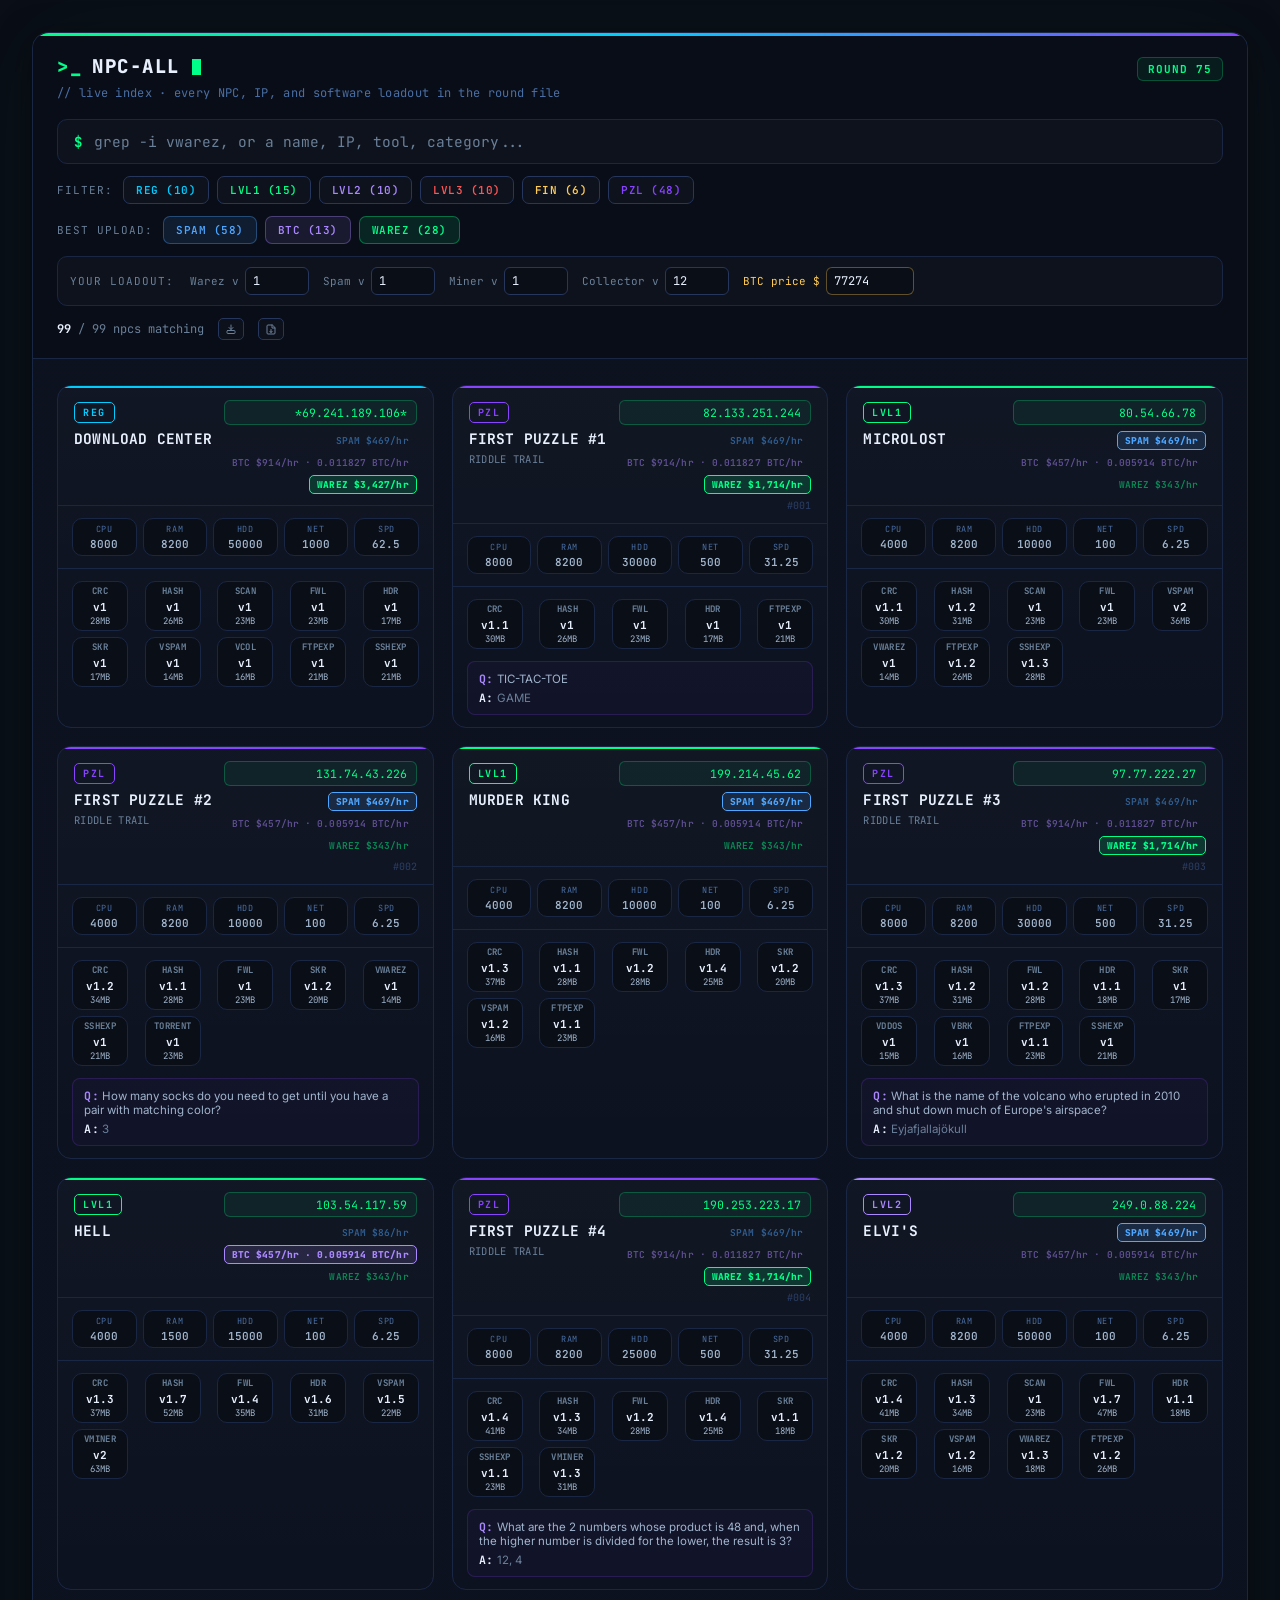
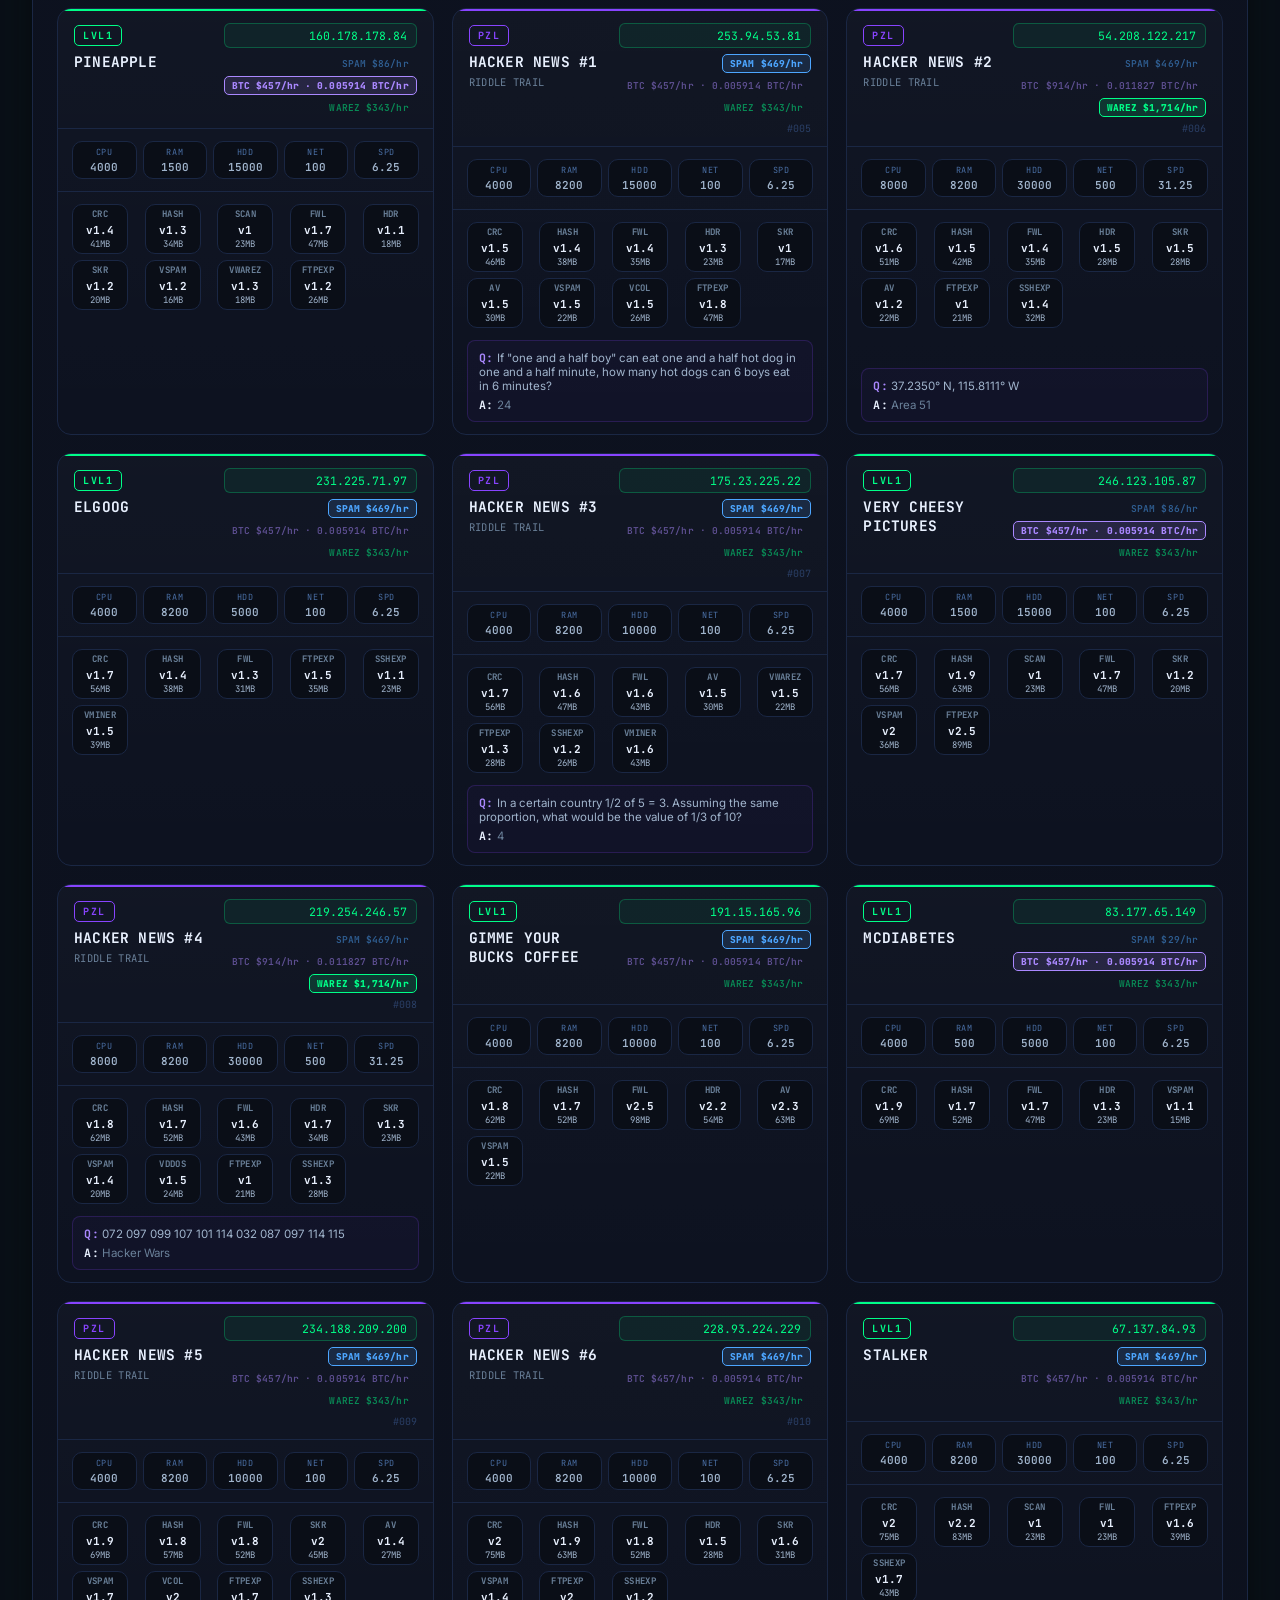
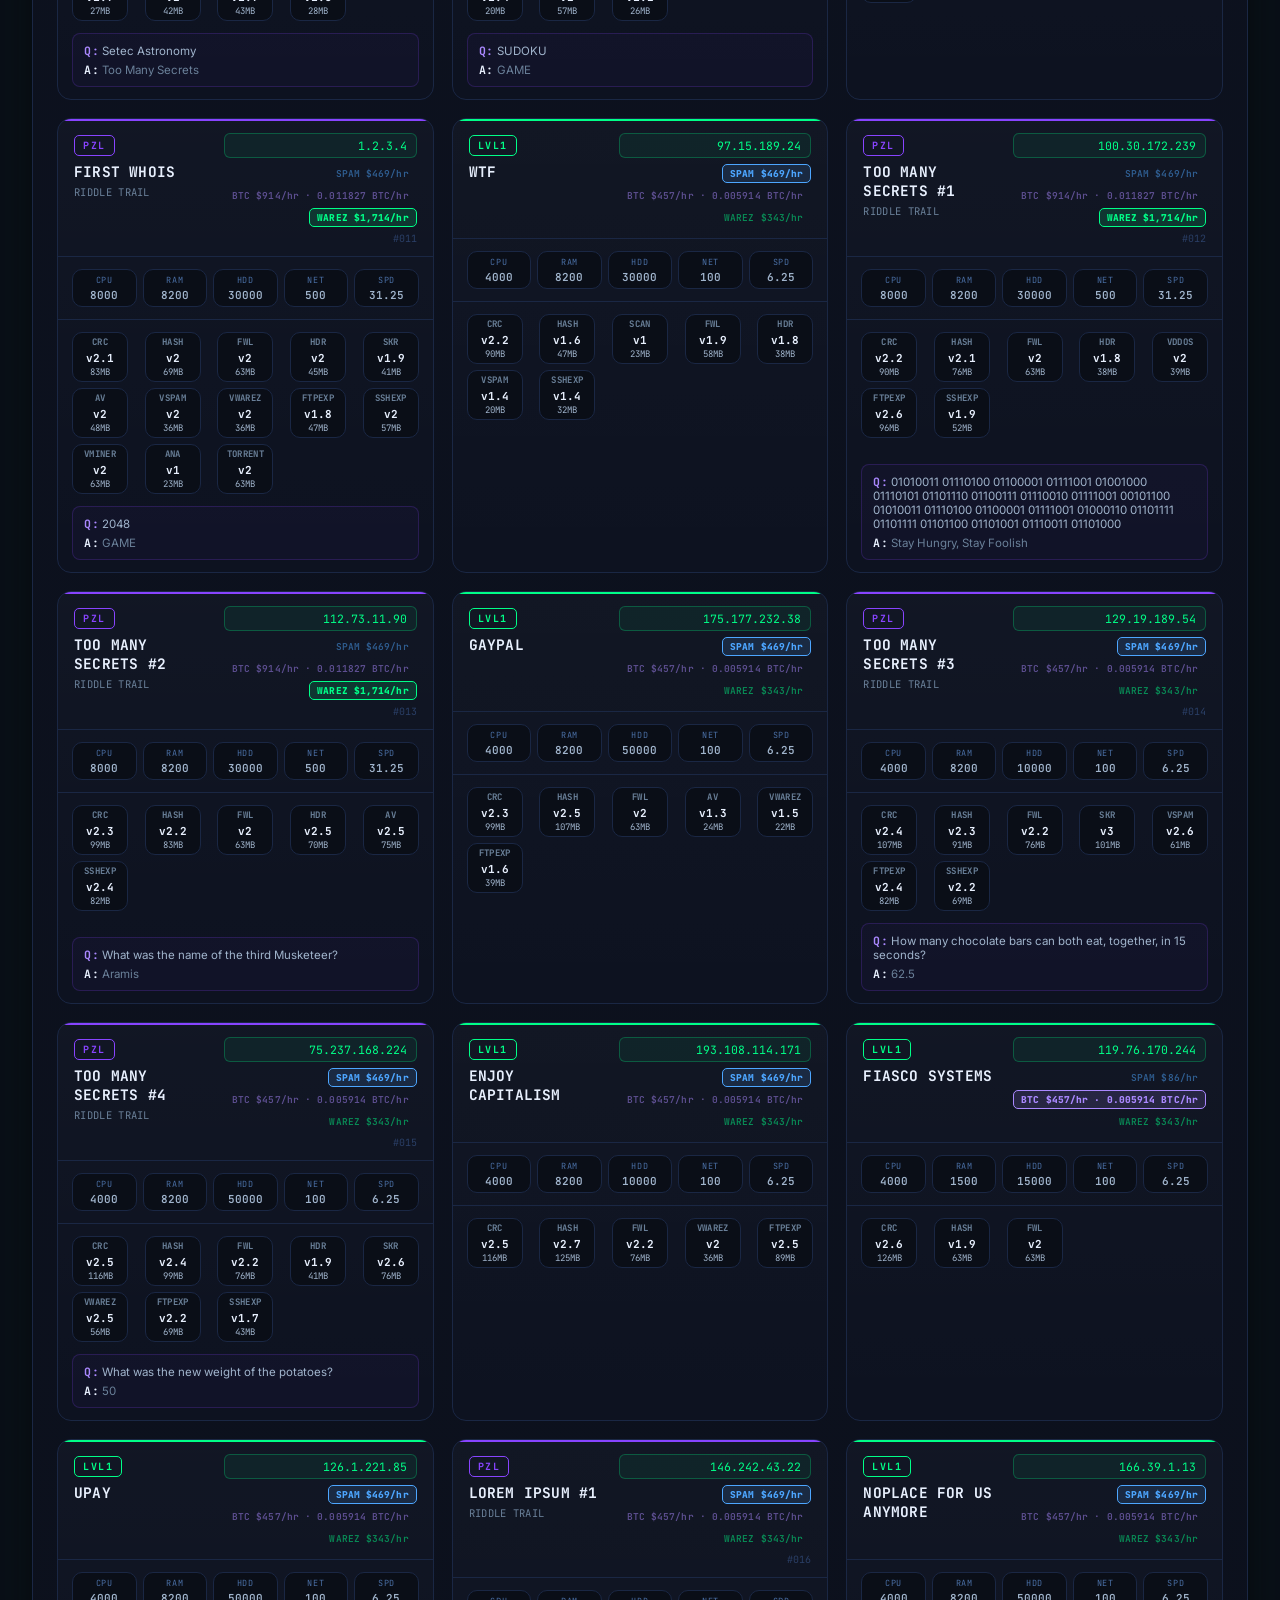
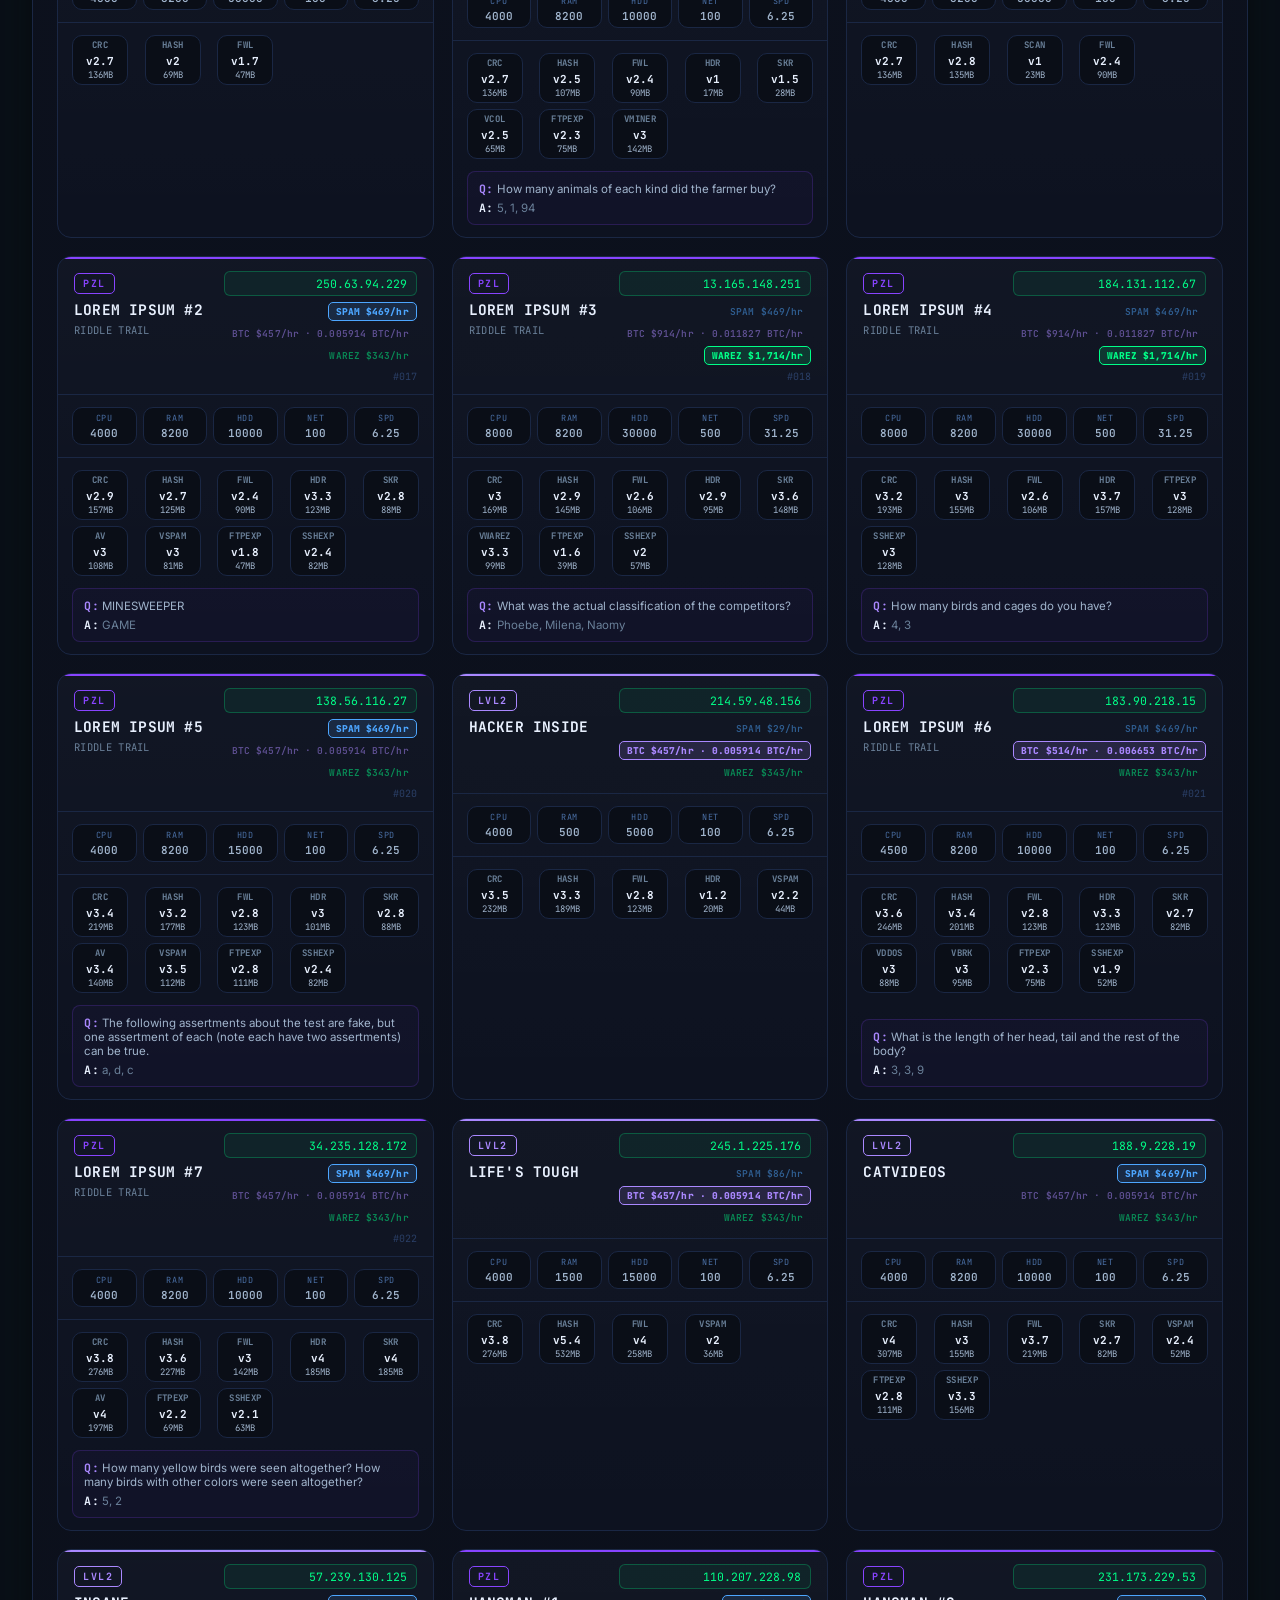
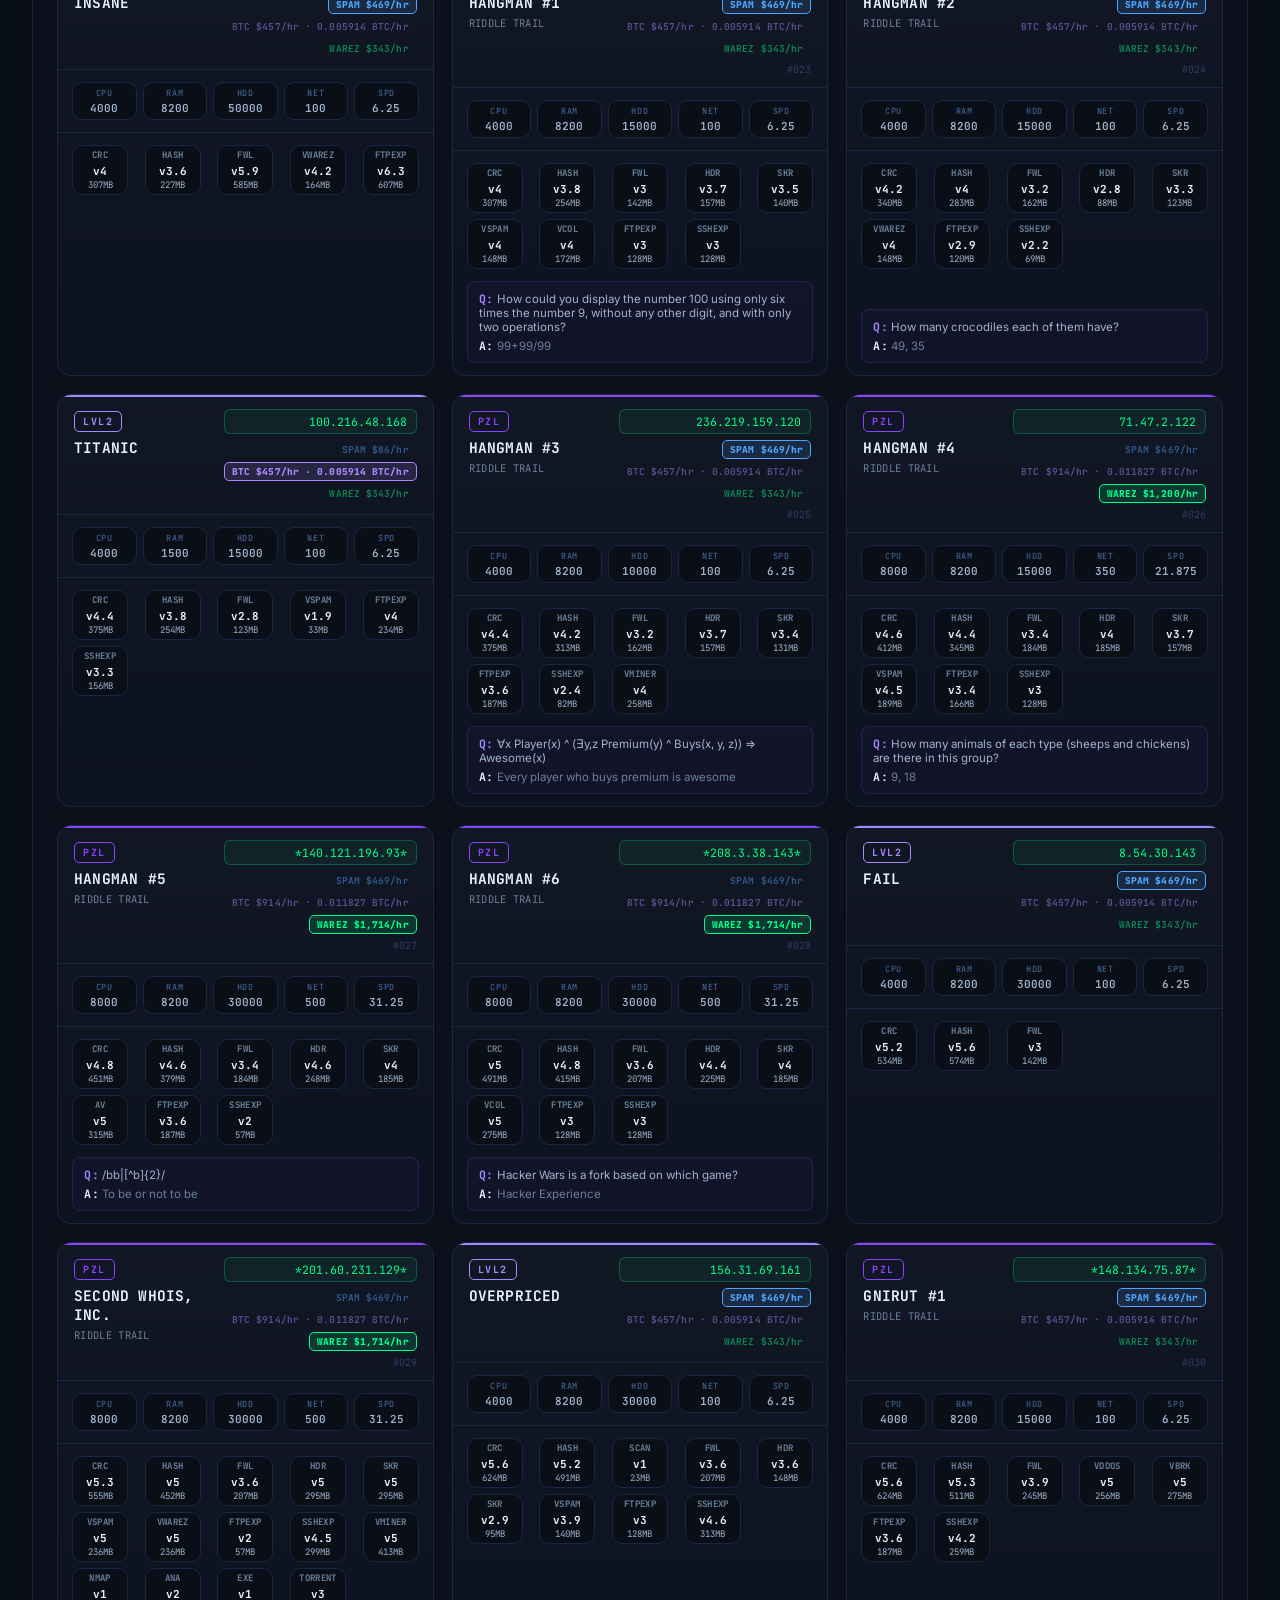
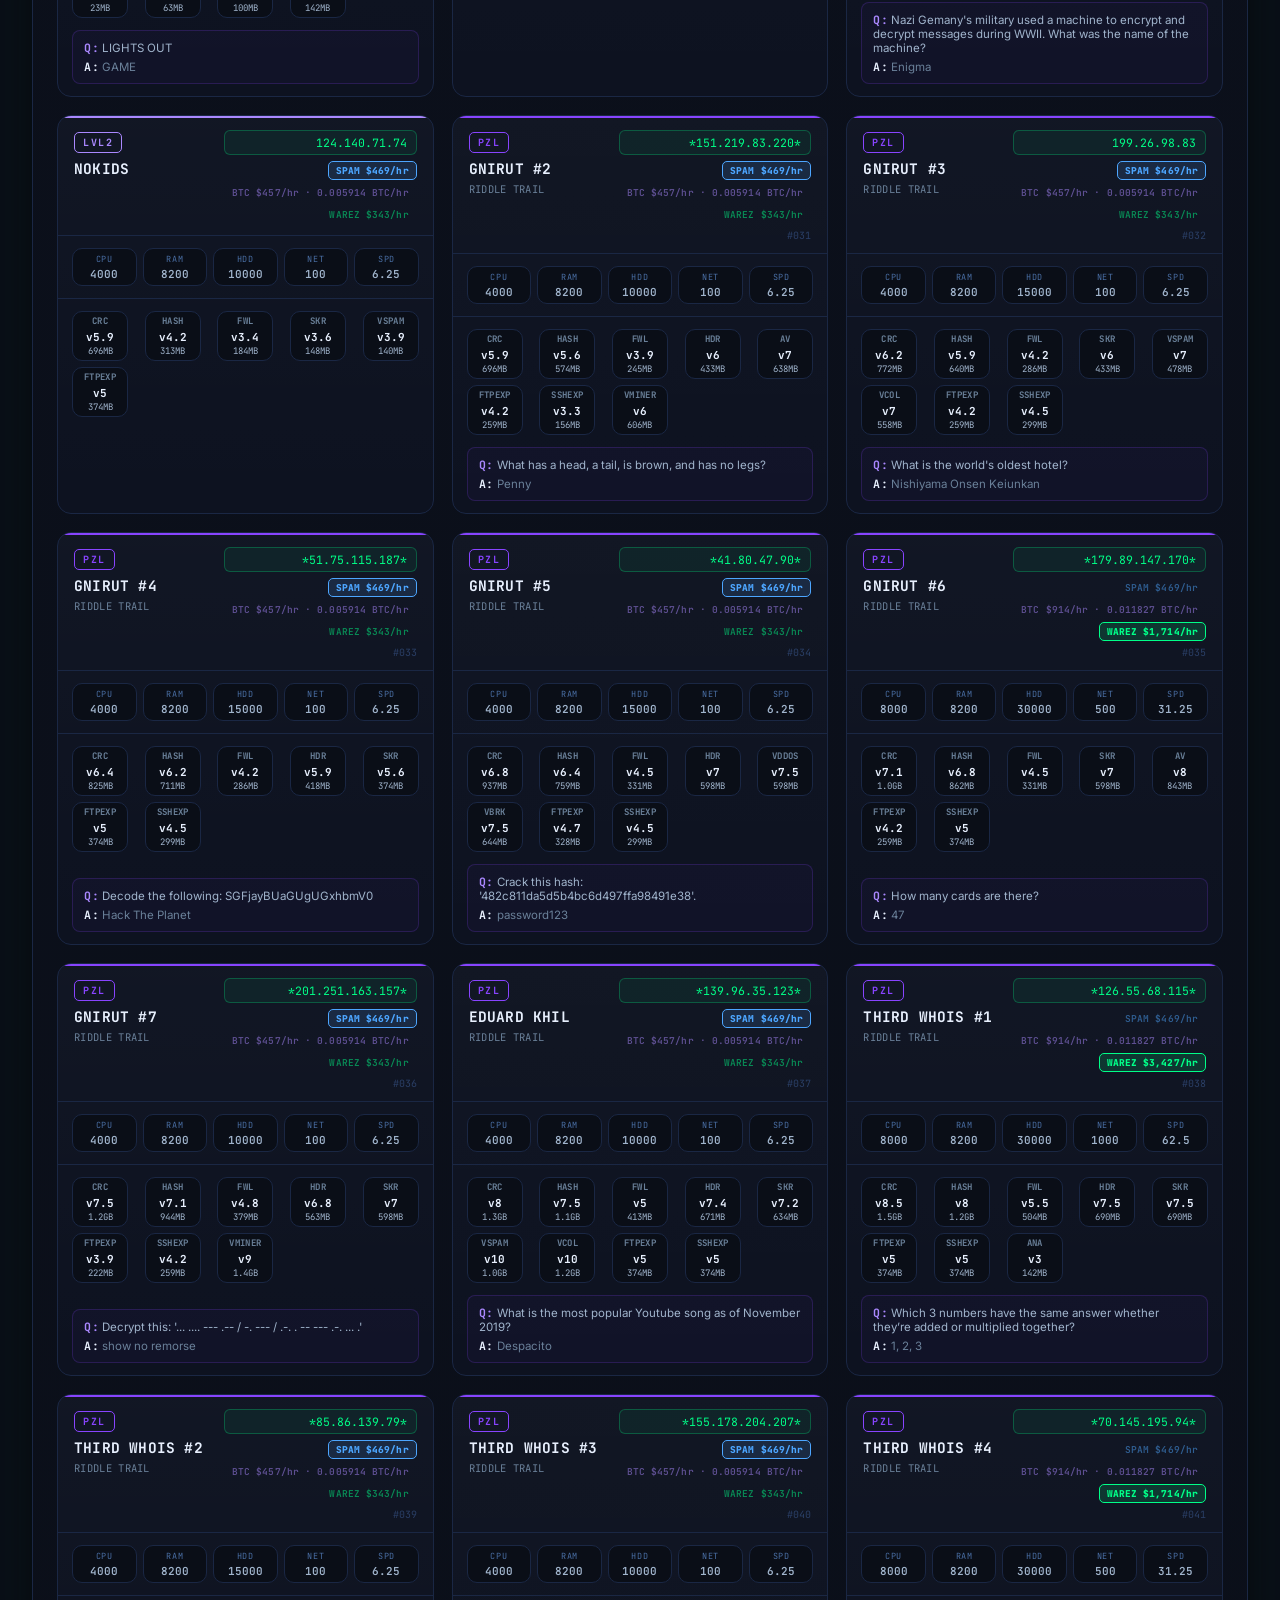
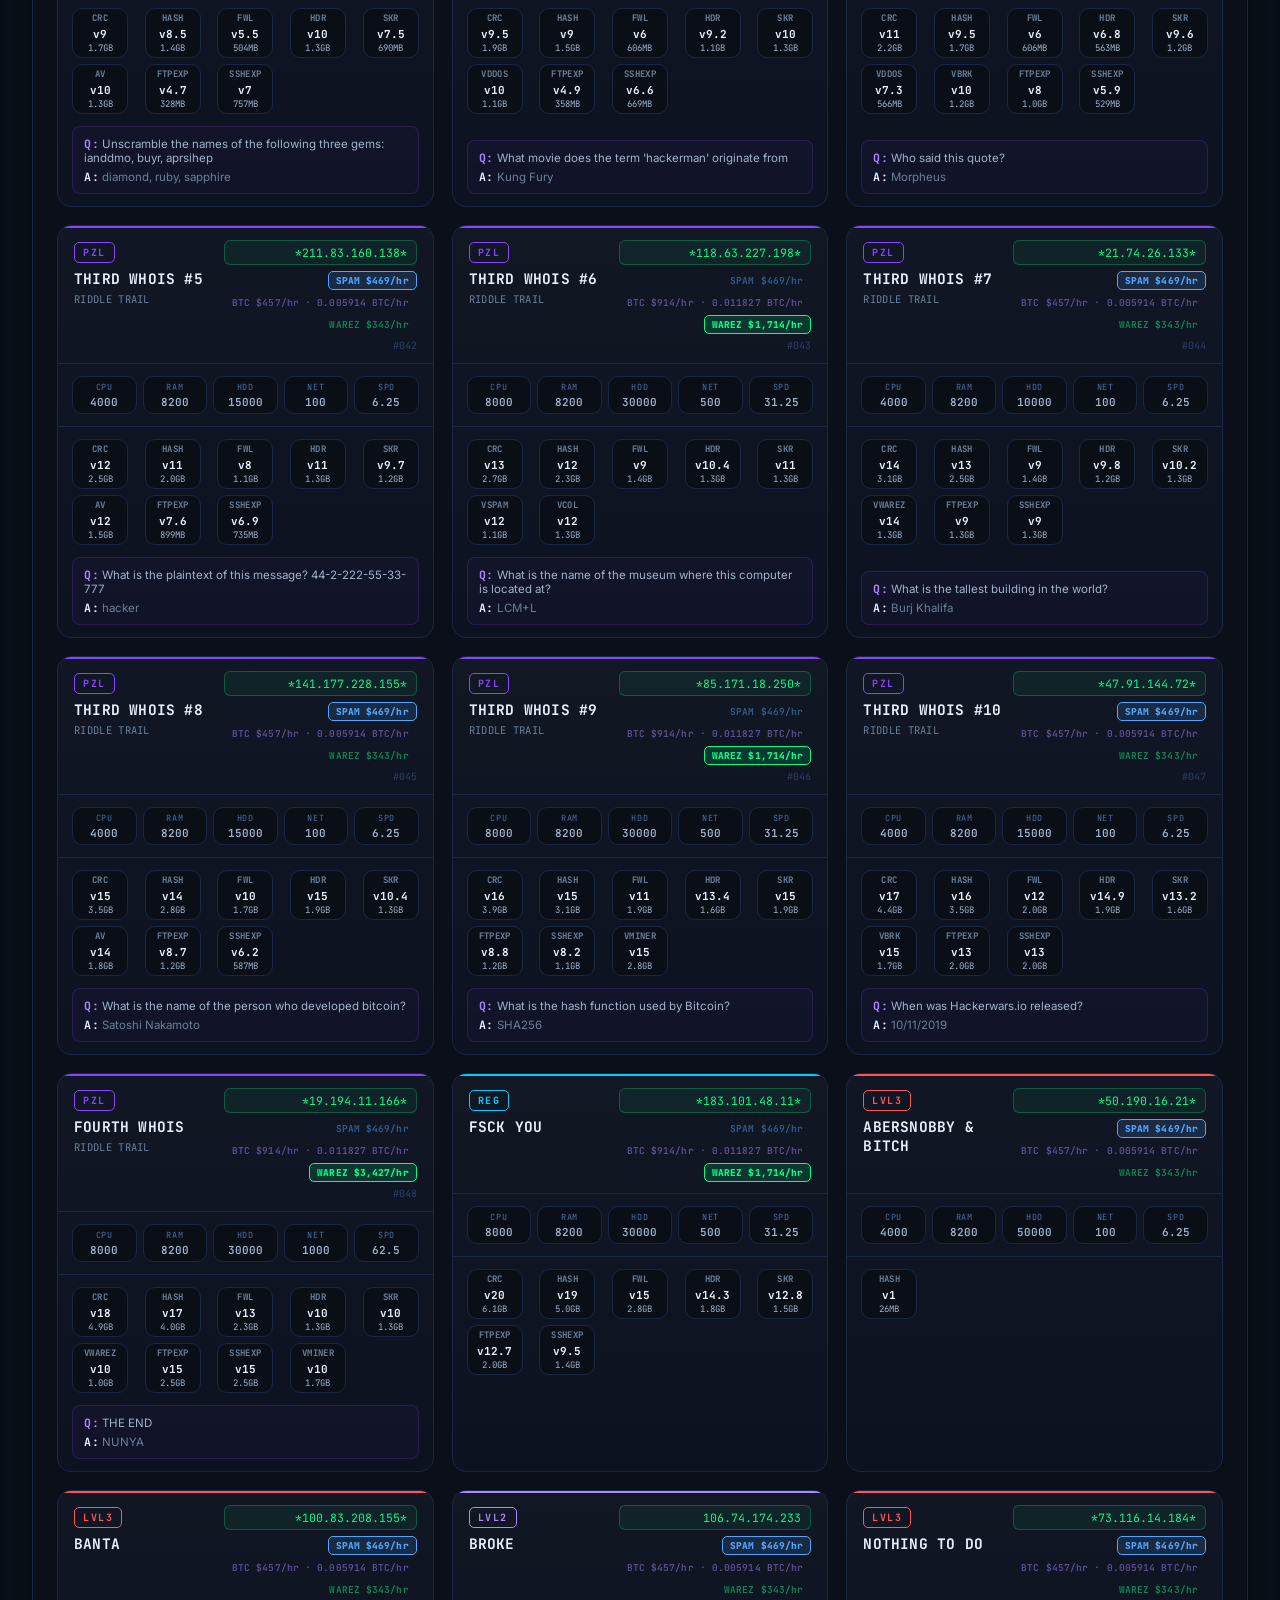
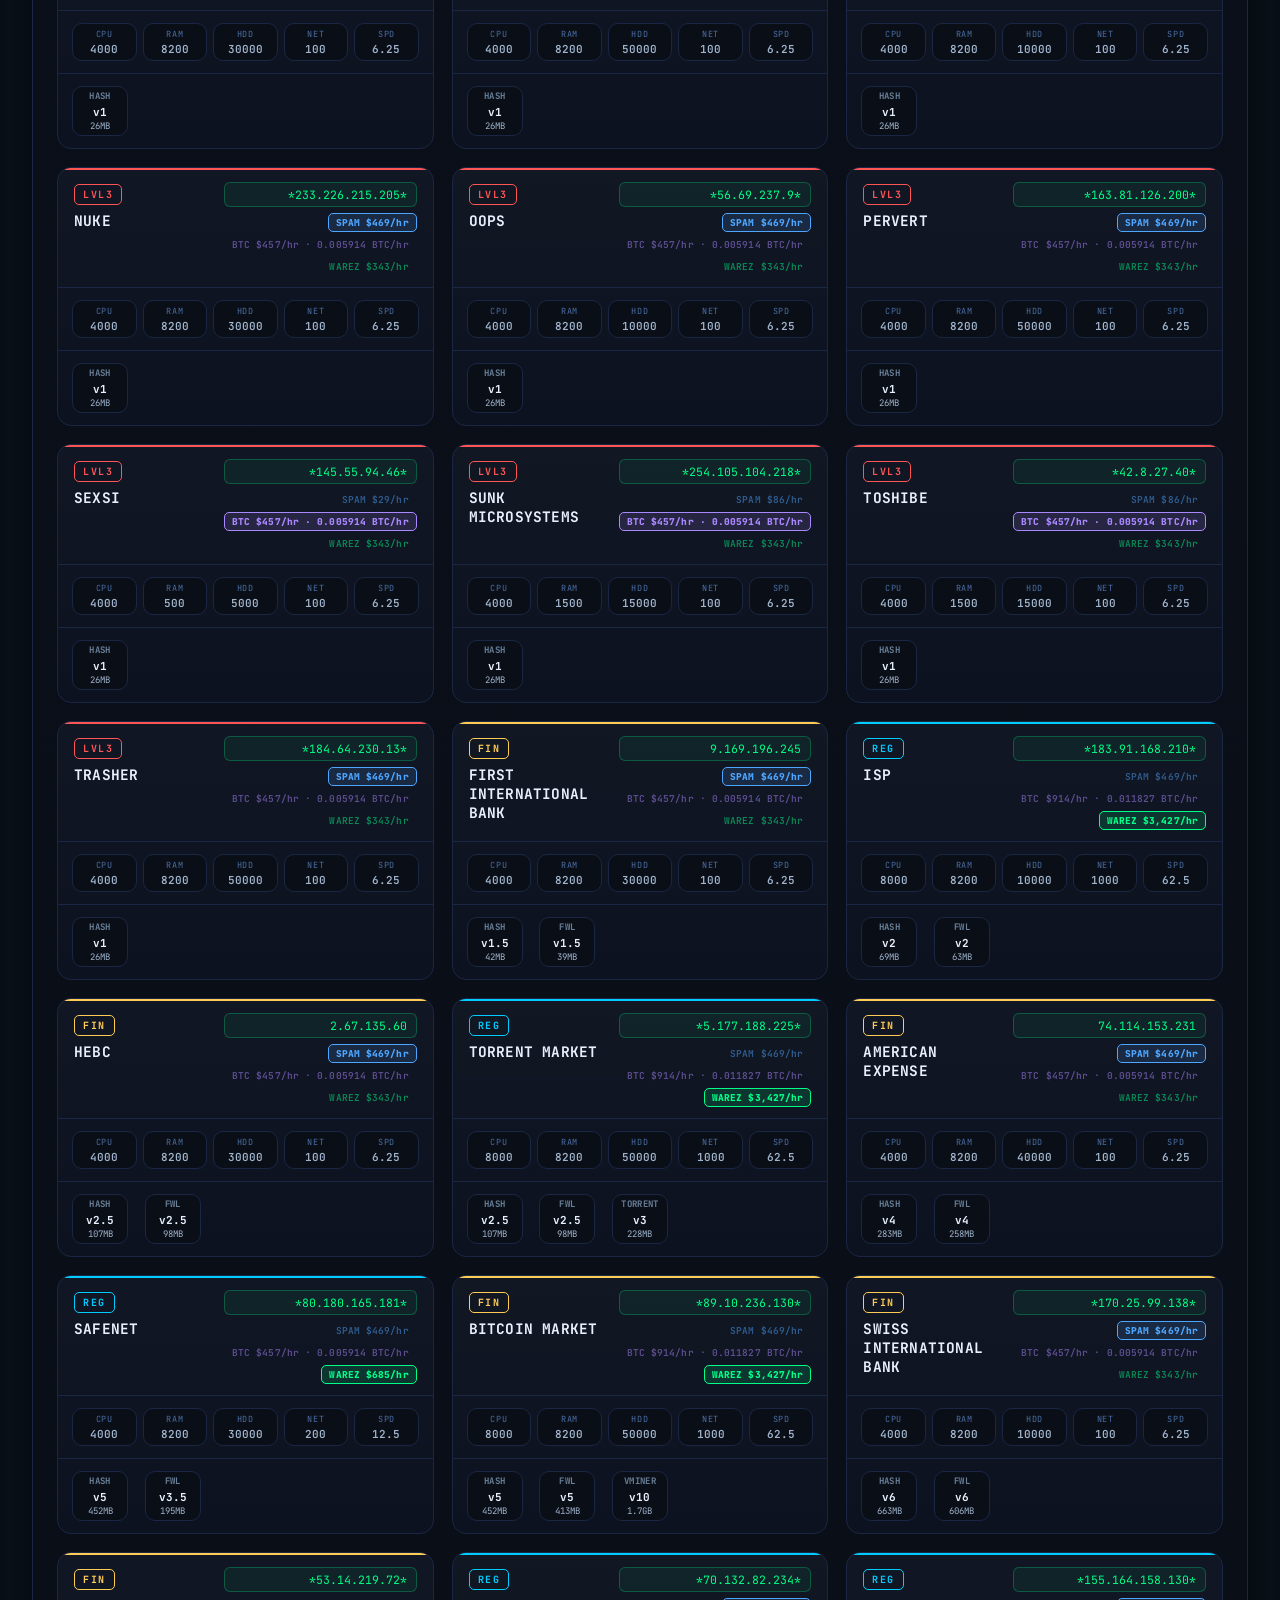
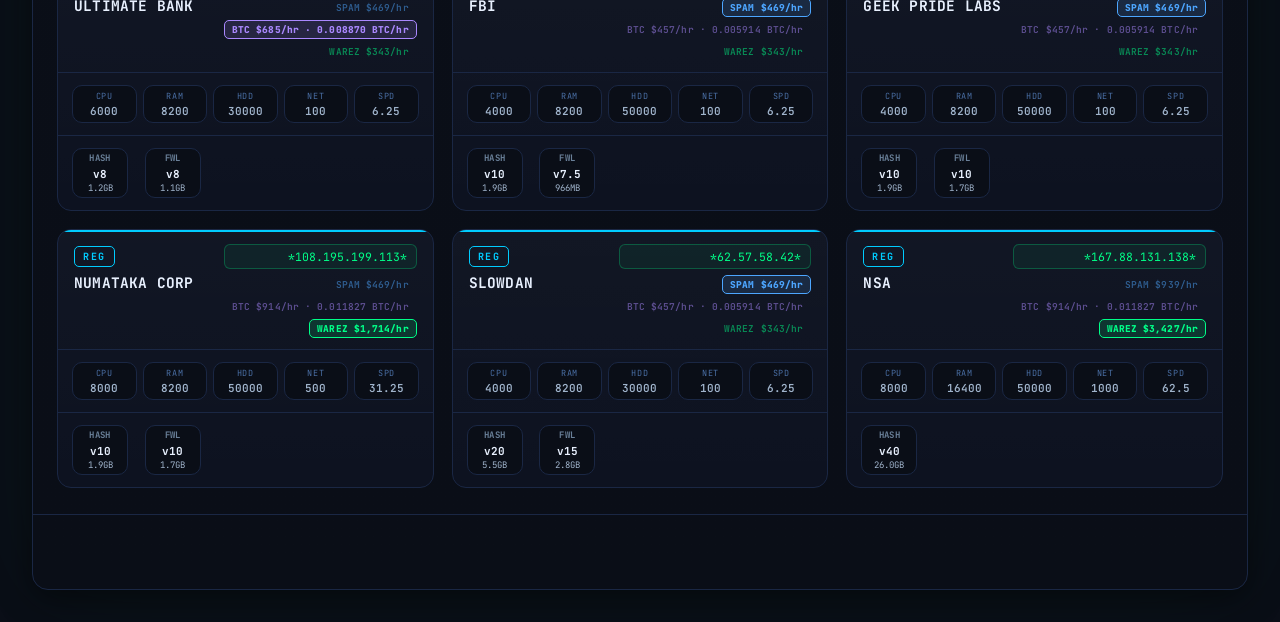
==== npc-Round-75.html @ 4e89b650 "Add NPC Round 75 Co-Authored-By: Claude Sonnet 5.5 <noreply@anthropic.com>" ====
<!DOCTYPE html>
<html lang="en">
<head>
<meta charset="UTF-8">
<meta name="viewport" content="width=device-width, initial-scale=1.0">
<title>NPC-ALL // HackerWars Round 75</title>
<link rel="preconnect" href="https://fonts.googleapis.com">
<link rel="preconnect" href="https://fonts.gstatic.com" crossorigin>
<link href="https://fonts.googleapis.com/css2?family=JetBrains+Mono:wght@400;500;600;700;800&family=Inter:wght@400;500;600;700;800;900&display=swap" rel="stylesheet">
<style>
:root{
  --bg:#0a0e17;
  --surface:#0d1220;
  --surface-hi:rgba(255,255,255,0.02);
  --border:#1a2744;
  --border-hi:#26365c;
  --text:#e8f0fe;
  --muted:#a0b4cc;
  --dim:#6a8099;
  --dimmer:#4a6fa5;
  --dimmest:#2a3f66;
  --accent:#00ff88;
  --accent-dim:rgba(0,255,136,0.25);
  --cyan:#00ccff;
  --purple:#8844ff;
  --purple-lt:#aa88ff;
  --red:#ff5555;
  --gold:#ffcc55;
  --mono-data: 'JetBrains Mono', monospace;
  --mono-disp: 'JetBrains Mono', monospace;
  --sans: 'Inter', sans-serif;
}
*{box-sizing:border-box;}
html{scroll-behavior:smooth; background:var(--bg);}
body{
  margin:0;
  padding:32px;
  background:var(--bg);
  color:var(--muted);
  font-family:var(--sans);
  min-height:100vh;
  -webkit-font-smoothing:antialiased;
}
::selection{background:var(--accent);color:#04170c;}
a{color:var(--accent);}

/* ---------- page card ---------- */
.page-container{
  max-width:1400px; margin:0 auto;
  background:linear-gradient(180deg, var(--surface) 0%, var(--bg) 100%);
  border:1px solid var(--border);
  border-radius:16px;
  box-shadow:0 8px 32px rgba(0,0,0,0.5), 0 0 100px rgba(0,255,136,0.04);
}

/* ---------- header ---------- */
header{
  position:sticky; top:0; z-index:50;
  background:rgba(10,14,23,0.85);
  backdrop-filter:blur(8px);
  -webkit-backdrop-filter:blur(8px);
  border-bottom:1px solid var(--border);
  border-radius:16px 16px 0 0;
  overflow:hidden;
}
.header-inner{
  max-width:1400px; margin:0 auto; padding:16px 24px 18px;
}
.topbar-accent{
  height:3px; background:linear-gradient(90deg, var(--accent), var(--cyan), var(--purple));
  margin:-16px -24px 18px;
}
.brand-row{
  display:flex; align-items:baseline; justify-content:space-between; gap:16px; flex-wrap:wrap;
}
.brand{
  font-family:var(--mono-disp); font-weight:800; letter-spacing:1.5px;
  font-size:19px; color:var(--text); display:flex; align-items:center; gap:10px;
  text-transform:uppercase;
}
.brand .prompt{color:var(--accent);}
.brand .cursor{
  display:inline-block; width:9px; height:16px; background:var(--accent);
  animation:blink 1.1s steps(1) infinite; margin-left:2px; vertical-align:-2px;
}
@keyframes blink{ 50%{opacity:0;} }
.subline{color:var(--dimmer); font-size:12px; letter-spacing:0.3px; font-family:var(--mono-data); margin-top:4px;}
.round-badge{
  font-family:var(--mono-data); font-size:11px; font-weight:700; color:var(--accent);
  border:1px solid var(--accent-dim); background:rgba(0,255,136,0.06);
  padding:4px 10px; border-radius:6px; letter-spacing:1px;
}

.searchwrap{margin-top:18px;}
.search-line{
  display:flex; align-items:center; gap:10px;
  background:var(--surface-hi); border:1px solid var(--border);
  border-radius:10px; padding:11px 16px;
  transition:border-color .15s, box-shadow .15s;
}
.search-line:focus-within{
  border-color:var(--accent); box-shadow:0 0 0 3px rgba(0,255,136,0.10);
}
.search-line .glyph{color:var(--accent); font-weight:700; font-size:14px; font-family:var(--mono-data);}
.search-line input{
  flex:1; background:transparent; border:none; outline:none;
  color:var(--text); font-family:var(--mono-data); font-size:14.5px;
}
.search-line input::placeholder{color:var(--dim);}
.search-line .clear-btn{
  color:var(--dim); background:none; border:1px solid var(--border-hi);
  border-radius:6px; padding:4px 10px; font-family:var(--mono-data); font-size:11px;
  cursor:pointer; display:none; letter-spacing:0.5px;
}
.search-line .clear-btn:hover{color:var(--text); border-color:var(--accent);}

.filter-row{
  display:flex; gap:8px; margin-top:12px; flex-wrap:wrap; align-items:center;
}
.filter-row .flabel{color:var(--dim); font-size:11px; letter-spacing:1px; margin-right:2px; font-family:var(--mono-data); text-transform:uppercase;}

.loadout-row{
  display:flex; gap:14px; margin-top:12px; flex-wrap:wrap; align-items:center;
  padding:10px 12px; background:var(--surface-hi); border:1px solid var(--border); border-radius:10px;
}
.loadout-row .flabel{color:var(--dim); font-size:11px; letter-spacing:1px; margin-right:2px; font-family:var(--mono-data); text-transform:uppercase;}
.load-ctl{display:flex; align-items:center; gap:6px; font-family:var(--mono-data); font-size:11px; color:var(--dim);}
.load-ctl input{
  width:64px; background:var(--bg); border:1px solid var(--border-hi); border-radius:6px;
  color:var(--text); font-family:var(--mono-data); font-size:12px; padding:5px 7px; outline:none;
}
.load-ctl input:focus{border-color:var(--accent);}
.load-ctl.btc-ctl input{width:88px;}
.load-ctl.btc-ctl{color:var(--gold);}
.loadout-hint{
  margin-top:8px; font-size:11px; color:var(--gold); font-family:var(--mono-data);
  display:none;
}
.loadout-hint.show{display:block;}
.load-ctl.btc-ctl input{border-color:rgba(255,204,85,0.35);}
.chip{
  font-family:var(--mono-data); font-size:11px; font-weight:600; letter-spacing:0.5px;
  padding:6px 12px; border-radius:7px; border:1px solid var(--border-hi);
  background:var(--surface-hi); color:var(--dim); cursor:pointer;
  user-select:none; transition:all .12s;
}
.chip:hover{color:var(--text); border-color:var(--dim);}
.chip.active{color:#04170c; border-color:transparent; font-weight:700;}

.status-line{
  margin-top:12px; font-size:12px; color:var(--dim); font-family:var(--mono-data);
  display:flex; gap:14px; flex-wrap:wrap; align-items:center;
}
.status-line b{color:var(--text);}
.status-line .hit{color:var(--accent); font-weight:700;}
.copy-btn{
  display:inline-flex; align-items:center; justify-content:center;
  width:26px; height:22px; border-radius:5px; border:1px solid var(--border-hi);
  background:var(--surface-hi); color:var(--dim); cursor:pointer; flex-shrink:0;
  transition:all .12s;
}
.copy-btn:hover{color:var(--accent); border-color:var(--accent); background:rgba(0,255,136,0.06);}
.copy-btn svg{width:13px; height:13px;}
.copy-btn.copied{color:var(--accent); border-color:var(--accent); background:rgba(0,255,136,0.10);}

/* ---------- grid ---------- */
main{max-width:1400px; margin:0 auto; padding:26px 24px;}
.grid{
  display:grid;
  grid-template-columns:repeat(auto-fill, minmax(330px, 1fr));
  gap:18px;
}
.empty-state{
  text-align:center; padding:80px 20px; color:var(--dim);
  font-size:14px; display:none; font-family:var(--mono-data);
}
.empty-state .big{font-size:28px; color:var(--dimmest); margin-bottom:10px;}

/* ---------- card ---------- */
.card{
  background:linear-gradient(180deg, var(--surface-hi), transparent), var(--surface);
  border:1px solid var(--border);
  border-radius:14px; overflow:hidden;
  display:flex; flex-direction:column;
  position:relative;
  transition:border-color .15s ease, transform .15s ease;
}
.card::before{
  content:''; position:absolute; top:0; left:0; right:0; height:2px;
  background:var(--card-accent, var(--accent));
}
.card:hover{border-color:var(--border-hi); transform:translateY(-2px);}
.card.dimmed{opacity:0.25; filter:saturate(0.4);}

.card-head{
  padding:14px 16px 11px; border-bottom:1px solid var(--border);
  display:flex; align-items:flex-start; justify-content:space-between; gap:8px;
}
.card-head-l{min-width:0;}
.cat-badge{
  display:inline-block; font-size:10px; font-weight:700; letter-spacing:1.5px;
  padding:3px 8px; border-radius:5px; margin-bottom:7px;
  border:1px solid currentColor; font-family:var(--mono-data);
  text-transform:uppercase;
}
.npc-name{
  font-family:var(--mono-disp); font-weight:700; font-size:14.5px;
  color:var(--text); line-height:1.3; word-break:break-word; letter-spacing:0.2px;
}
.npc-note{font-size:10.5px; color:var(--dim); margin-top:3px; letter-spacing:.03em; font-family:var(--mono-data);}
.ip-pill{
  font-family:var(--mono-data); font-size:11.5px; color:var(--accent);
  background:rgba(0,255,136,0.06); border:1px solid var(--accent-dim);
  padding:4px 9px; border-radius:6px; white-space:nowrap; cursor:pointer;
  flex-shrink:0;
}
.ip-pill:hover{background:rgba(0,255,136,0.14);}
.v-spam{ color:#4da6ff; background:rgba(77,166,255,0.10); border:1px solid rgba(77,166,255,0.35); }
.v-miner{ color:var(--purple-lt); background:rgba(170,136,255,0.10); border:1px solid rgba(170,136,255,0.35); }
.v-warez{ color:var(--accent); background:rgba(0,255,136,0.10); border:1px solid rgba(0,255,136,0.35); }
.virus-chip.v-spam{ color:#4da6ff; border-color:rgba(77,166,255,0.35); }
.virus-chip.v-miner{ color:var(--purple-lt); border-color:rgba(170,136,255,0.35); }
.virus-chip.v-warez{ color:var(--accent); border-color:rgba(0,255,136,0.35); }
.virus-chip.v-spam.active{ background:#4da6ff; color:#04101c; border-color:transparent; }
.virus-chip.v-miner.active{ background:var(--purple-lt); color:#1a0d33; border-color:transparent; }
.virus-chip.v-warez.active{ background:var(--accent); color:#04170c; border-color:transparent; }
.num-badge{
  font-size:10px; color:var(--dimmest); font-family:var(--mono-data);
  margin-top:5px; text-align:right;
}
.rate-row{
  display:flex; flex-direction:column; gap:3px; margin-top:6px; align-items:flex-end;
}
.rate-line{
  font-family:var(--mono-data); font-size:9.5px; font-weight:600; letter-spacing:.01em;
  padding:2px 7px; border-radius:5px; border:1px solid transparent; white-space:nowrap;
  opacity:0.5;
}
.rate-line.rl-spam{color:#4da6ff;}
.rate-line.rl-warez{color:var(--accent);}
.rate-line.rl-miner{color:var(--purple-lt);}
.rate-line.best{opacity:1; font-weight:800;}
.rate-line.best.rl-spam{background:rgba(77,166,255,0.14); border-color:#4da6ff;}
.rate-line.best.rl-warez{background:rgba(0,255,136,0.14); border-color:var(--accent);}
.rate-line.best.rl-miner{background:rgba(170,136,255,0.14); border-color:var(--purple-lt);}

.stat-strip{
  display:grid; grid-template-columns:repeat(5,1fr); gap:6px;
  padding:12px 14px; border-bottom:1px solid var(--border);
}
.stat-box{
  background:var(--bg); border:1px solid var(--border);
  border-radius:10px; padding:5px 3px; text-align:center;
  height:38px; box-sizing:border-box; overflow:hidden;
  display:flex; flex-direction:column; align-items:center; justify-content:center;
}
.stat-box .k{font-size:8.5px; color:var(--dimmer); letter-spacing:.08em; font-family:var(--mono-data); white-space:nowrap;}
.stat-box .v{font-size:11px; color:var(--muted); font-weight:600; margin-top:2px; font-family:var(--mono-data); white-space:nowrap;}

.soft-grid{
  display:grid; grid-template-columns:repeat(auto-fill, 56px);
  grid-auto-rows:50px;
  justify-content:space-between; align-items:start;
  gap:6px; padding:12px 14px; flex:1;
}
.soft-box{
  background:var(--bg); border:1px solid var(--border);
  border-radius:10px; padding:5px 3px; text-align:center;
  height:50px; box-sizing:border-box; overflow:hidden;
  display:flex; flex-direction:column; align-items:center; justify-content:center;
  transition:all .12s;
}
.soft-box .code{
  font-size:9px; font-weight:700; color:var(--dim); letter-spacing:.04em;
  font-family:var(--mono-data); white-space:nowrap;
}
.soft-box .ver{font-size:11px; color:var(--text); font-weight:700; margin-top:3px; font-family:var(--mono-data); white-space:nowrap;}
.soft-box .sz{font-size:9px; color:var(--muted); margin-top:1px; font-family:var(--mono-data); white-space:nowrap;}
.soft-box.match{
  border-color:var(--accent); background:rgba(0,255,136,0.08);
  box-shadow:0 0 0 1px var(--accent), 0 0 12px rgba(0,255,136,0.20);
}
.soft-box.match .code{color:var(--accent);}
.no-soft{
  grid-column:1/-1; color:var(--dimmest); font-size:11px; text-align:center; padding:14px 0;
  font-family:var(--mono-data);
}

.riddle-box{
  margin:0 14px 12px; padding:9px 11px; background:rgba(136,68,255,0.04);
  border:1px solid rgba(136,68,255,0.2); border-radius:8px; font-size:11.5px;
}
.riddle-box .q{color:var(--muted);}
.riddle-box .q b{color:var(--purple-lt); font-weight:700; font-family:var(--mono-data); letter-spacing:0.5px;}
.riddle-box .a{color:var(--dim); margin-top:4px;}
.riddle-box .a b{color:var(--text); font-family:var(--mono-data); letter-spacing:0.5px;}

footer{
  max-width:1400px; margin:0 auto; padding:34px 24px 40px;
  color:var(--dimmest); font-size:11px; letter-spacing:.5px; text-align:center;
  font-family:var(--mono-data); border-top:1px solid var(--border);
  border-radius:0 0 16px 16px;
}
footer .p{color:var(--accent);}

@media (max-width:520px){
  .grid{grid-template-columns:1fr;}
  .brand{font-size:16px;}
}
@media (max-width:900px){
  body{padding:14px;}
  .page-container{border-radius:12px;}
  header{border-radius:12px 12px 0 0;}
  footer{border-radius:0 0 12px 12px;}
}
</style>
</head>
<body>

<div class="page-container">
<header>
  <div class="header-inner">
    <div class="topbar-accent"></div>
    <div class="brand-row">
      <div class="brand"><span class="prompt">&gt;_</span> NPC-ALL <span class="cursor"></span></div>
      <div class="round-badge">ROUND 75</div>
    </div>
    <div class="subline">// live index &middot; every NPC, IP, and software loadout in the round file</div>

    <div class="searchwrap">
      <div class="search-line">
        <span class="glyph">$</span>
        <input id="search" type="text" placeholder="grep -i vwarez, or a name, IP, tool, category..." autocomplete="off" spellcheck="false">
        <button class="clear-btn" id="clearBtn">clear</button>
      </div>
      <div class="filter-row" id="catFilters">
        <span class="flabel">filter:</span>
      </div>
      <div class="filter-row" id="virusFilters">
        <span class="flabel">best upload:</span>
      </div>
      <div class="loadout-row" id="loadoutRow">
        <span class="flabel">your loadout:</span>
        <label class="load-ctl"><span>Warez v</span><input type="number" id="lv-warez" min="1" max="99" step="0.1"></label>
        <label class="load-ctl"><span>Spam v</span><input type="number" id="lv-spam" min="1" max="99" step="0.1"></label>
        <label class="load-ctl"><span>Miner v</span><input type="number" id="lv-miner" min="1" max="99" step="0.1"></label>
        <label class="load-ctl"><span>Collector v</span><input type="number" id="lv-collector" min="0" max="99" step="0.1"></label>
        <label class="load-ctl btc-ctl" title="Miner mines a fixed BTC/hr based on CPU/version/collector — this converts it to $/hr and can flip whether Miner beats Spam/Warez."><span>BTC price $</span><input type="number" id="lv-btc" min="0" step="1" placeholder="e.g. 77274"></label>
      </div>
      <div class="loadout-hint" id="loadoutHint"></div>
      <div class="status-line">
        <span><b id="hitCount">0</b> / <span id="totalCount">0</span> npcs matching</span>
        <button class="copy-btn" id="copyIpsBtn" title="copy visible IP addresses">
          <svg viewBox="0 0 24 24" fill="none" stroke="currentColor" stroke-width="2" stroke-linecap="round" stroke-linejoin="round">
            <rect x="4" y="14" width="16" height="6" rx="1.5"></rect>
            <path d="M12 3v9"></path>
            <path d="M8 8l4 4 4-4"></path>
          </svg>
        </button>
        <button class="copy-btn" id="downloadAutoInfectBtn" title="download autoInfect.md (visible IPs + best upload)">
          <svg viewBox="0 0 24 24" fill="none" stroke="currentColor" stroke-width="2" stroke-linecap="round" stroke-linejoin="round">
            <path d="M14 3H6a2 2 0 0 0-2 2v14a2 2 0 0 0 2 2h12a2 2 0 0 0 2-2V9z"></path>
            <path d="M14 3v6h6"></path>
            <path d="M12 12v6"></path>
            <path d="M9.5 15.5 12 18l2.5-2.5"></path>
          </svg>
        </button>
        <span id="softHint"></span>
      </div>
    </div>
  </div>
</header>

<main>
  <div class="grid" id="grid"></div>
  <div class="empty-state" id="emptyState">
    <div class="big">¯\_(ツ)_/¯</div>
    no NPCs match that query &mdash; try a tool code like <code>vwarez</code>, <code>vminer</code>, or a name/IP fragment
  </div>
</main>

<footer>
</footer>
</div>

<script>
const RECORDS = [{"cat":"REGULAR NPC","ip":"*69.241.189.106*","name":"DOWNLOAD CENTER","note":"","num":"","cpu":8000,"ram":8200,"hdd":50000,"net":1000,"speed1":62.5,"speed2":125,"soft":{"CRC":{"version":1,"size":28},"HASH":{"version":1,"size":26},"SCAN":{"version":1,"size":23},"FWL":{"version":1,"size":23},"HDR":{"version":1,"size":17},"SKR":{"version":1,"size":17},"VSPAM":{"version":1,"size":14},"VCOL":{"version":1,"size":16},"FTPEXP":{"version":1,"size":21},"SSHEXP":{"version":1,"size":21}},"q":"","a":""},{"cat":"RIDDLE TRAIL NPC","ip":"82.133.251.244","name":"FIRST PUZZLE #1","note":"RIDDLE TRAIL","num":"001","cpu":8000,"ram":8200,"hdd":30000,"net":500,"speed1":31.25,"speed2":62.5,"soft":{"CRC":{"version":1.1,"size":30},"HASH":{"version":1,"size":26},"FWL":{"version":1,"size":23},"HDR":{"version":1,"size":17},"FTPEXP":{"version":1,"size":21}},"q":"TIC-TAC-TOE","a":"GAME"},{"cat":"LEVEL 3 MISSION NPC","ip":"*50.190.16.21*","name":"ABERSNOBBY & BITCH","note":"","num":"","cpu":4000,"ram":8200,"hdd":50000,"net":100,"speed1":6.25,"speed2":12.5,"soft":{"HASH":{"version":1,"size":26}},"q":"","a":""},{"cat":"LEVEL 3 MISSION NPC","ip":"*100.83.208.155*","name":"BANTA","note":"","num":"","cpu":4000,"ram":8200,"hdd":30000,"net":100,"speed1":6.25,"speed2":12.5,"soft":{"HASH":{"version":1,"size":26}},"q":"","a":""},{"cat":"LEVEL 2 MISSION NPC","ip":"106.74.174.233","name":"BROKE","note":"","num":"","cpu":4000,"ram":8200,"hdd":50000,"net":100,"speed1":6.25,"speed2":12.5,"soft":{"HASH":{"version":1,"size":26}},"q":"","a":""},{"cat":"LEVEL 3 MISSION NPC","ip":"*73.116.14.184*","name":"NOTHING TO DO","note":"","num":"","cpu":4000,"ram":8200,"hdd":10000,"net":100,"speed1":6.25,"speed2":12.5,"soft":{"HASH":{"version":1,"size":26}},"q":"","a":""},{"cat":"LEVEL 3 MISSION NPC","ip":"*233.226.215.205*","name":"NUKE","note":"","num":"","cpu":4000,"ram":8200,"hdd":30000,"net":100,"speed1":6.25,"speed2":12.5,"soft":{"HASH":{"version":1,"size":26}},"q":"","a":""},{"cat":"LEVEL 3 MISSION NPC","ip":"*56.69.237.9*","name":"OOPS","note":"","num":"","cpu":4000,"ram":8200,"hdd":10000,"net":100,"speed1":6.25,"speed2":12.5,"soft":{"HASH":{"version":1,"size":26}},"q":"","a":""},{"cat":"LEVEL 3 MISSION NPC","ip":"*163.81.126.200*","name":"PERVERT","note":"","num":"","cpu":4000,"ram":8200,"hdd":50000,"net":100,"speed1":6.25,"speed2":12.5,"soft":{"HASH":{"version":1,"size":26}},"q":"","a":""},{"cat":"LEVEL 3 MISSION NPC","ip":"*145.55.94.46*","name":"SEXSI","note":"","num":"","cpu":4000,"ram":500,"hdd":5000,"net":100,"speed1":6.25,"speed2":12.5,"soft":{"HASH":{"version":1,"size":26}},"q":"","a":""},{"cat":"LEVEL 3 MISSION NPC","ip":"*254.105.104.218*","name":"SUNK MICROSYSTEMS","note":"","num":"","cpu":4000,"ram":1500,"hdd":15000,"net":100,"speed1":6.25,"speed2":12.5,"soft":{"HASH":{"version":1,"size":26}},"q":"","a":""},{"cat":"LEVEL 3 MISSION NPC","ip":"*42.8.27.40*","name":"TOSHIBE","note":"","num":"","cpu":4000,"ram":1500,"hdd":15000,"net":100,"speed1":6.25,"speed2":12.5,"soft":{"HASH":{"version":1,"size":26}},"q":"","a":""},{"cat":"LEVEL 3 MISSION NPC","ip":"*184.64.230.13*","name":"TRASHER","note":"","num":"","cpu":4000,"ram":8200,"hdd":50000,"net":100,"speed1":6.25,"speed2":12.5,"soft":{"HASH":{"version":1,"size":26}},"q":"","a":""},{"cat":"RIDDLE TRAIL NPC","ip":"131.74.43.226","name":"FIRST PUZZLE #2","note":"RIDDLE TRAIL","num":"002","cpu":4000,"ram":8200,"hdd":10000,"net":100,"speed1":6.25,"speed2":12.5,"soft":{"CRC":{"version":1.2,"size":34},"HASH":{"version":1.1,"size":28},"FWL":{"version":1,"size":23},"SKR":{"version":1.2,"size":20},"VWAREZ":{"version":1,"size":14},"SSHEXP":{"version":1,"size":21},"TORRENT":{"version":1,"size":23}},"q":"How many socks do you need to get until you have a pair with matching color?","a":3.0},{"cat":"LEVEL 1 MISSION NPC","ip":"80.54.66.78","name":"MICROLOST","note":"","num":"","cpu":4000,"ram":8200,"hdd":10000,"net":100,"speed1":6.25,"speed2":12.5,"soft":{"CRC":{"version":1.1,"size":30},"HASH":{"version":1.2,"size":31},"SCAN":{"version":1,"size":23},"FWL":{"version":1,"size":23},"VSPAM":{"version":2,"size":36},"VWAREZ":{"version":1,"size":14},"FTPEXP":{"version":1.2,"size":26},"SSHEXP":{"version":1.3,"size":28}},"q":"","a":""},{"cat":"LEVEL 1 MISSION NPC","ip":"199.214.45.62","name":"MURDER KING","note":"","num":"","cpu":4000,"ram":8200,"hdd":10000,"net":100,"speed1":6.25,"speed2":12.5,"soft":{"CRC":{"version":1.3,"size":37},"HASH":{"version":1.1,"size":28},"FWL":{"version":1.2,"size":28},"HDR":{"version":1.4,"size":25},"SKR":{"version":1.2,"size":20},"VSPAM":{"version":1.2,"size":16},"FTPEXP":{"version":1.1,"size":23}},"q":"","a":""},{"cat":"RIDDLE TRAIL NPC","ip":"97.77.222.27","name":"FIRST PUZZLE #3","note":"RIDDLE TRAIL","num":"003","cpu":8000,"ram":8200,"hdd":30000,"net":500,"speed1":31.25,"speed2":62.5,"soft":{"CRC":{"version":1.3,"size":37},"HASH":{"version":1.2,"size":31},"FWL":{"version":1.2,"size":28},"HDR":{"version":1.1,"size":18},"SKR":{"version":1,"size":17},"VDDOS":{"version":1,"size":15},"VBRK":{"version":1,"size":16},"FTPEXP":{"version":1.1,"size":23},"SSHEXP":{"version":1,"size":21}},"q":"What is the name of the volcano who erupted in 2010 and shut down much of Europe's airspace?","a":"Eyjafjallajökull"},{"cat":"RIDDLE TRAIL NPC","ip":"190.253.223.17","name":"FIRST PUZZLE #4","note":"RIDDLE TRAIL","num":"004","cpu":8000,"ram":8200,"hdd":25000,"net":500,"speed1":31.25,"speed2":62.5,"soft":{"CRC":{"version":1.4,"size":41},"HASH":{"version":1.3,"size":34},"FWL":{"version":1.2,"size":28},"HDR":{"version":1.4,"size":25},"SKR":{"version":1.1,"size":18},"SSHEXP":{"version":1.1,"size":23},"VMINER":{"version":1.3,"size":31}},"q":"What are the 2 numbers whose product is 48 and, when the higher number is divided for the lower, the result is 3?","a":"12, 4"},{"cat":"LEVEL 2 MISSION NPC","ip":"249.0.88.224","name":"ELVI'S","note":"","num":"","cpu":4000,"ram":8200,"hdd":50000,"net":100,"speed1":6.25,"speed2":12.5,"soft":{"CRC":{"version":1.4,"size":41},"HASH":{"version":1.3,"size":34},"SCAN":{"version":1,"size":23},"FWL":{"version":1.7,"size":47},"HDR":{"version":1.1,"size":18},"SKR":{"version":1.2,"size":20},"VSPAM":{"version":1.2,"size":16},"VWAREZ":{"version":1.3,"size":18},"FTPEXP":{"version":1.2,"size":26}},"q":"","a":""},{"cat":"LEVEL 1 MISSION NPC","ip":"160.178.178.84","name":"PINEAPPLE","note":"","num":"","cpu":4000,"ram":1500,"hdd":15000,"net":100,"speed1":6.25,"speed2":12.5,"soft":{"CRC":{"version":1.4,"size":41},"HASH":{"version":1.3,"size":34},"SCAN":{"version":1,"size":23},"FWL":{"version":1.7,"size":47},"HDR":{"version":1.1,"size":18},"SKR":{"version":1.2,"size":20},"VSPAM":{"version":1.2,"size":16},"VWAREZ":{"version":1.3,"size":18},"FTPEXP":{"version":1.2,"size":26}},"q":"","a":""},{"cat":"LEVEL 1 MISSION NPC","ip":"231.225.71.97","name":"ELGOOG","note":"","num":"","cpu":4000,"ram":8200,"hdd":5000,"net":100,"speed1":6.25,"speed2":12.5,"soft":{"CRC":{"version":1.7,"size":56},"HASH":{"version":1.4,"size":38},"FWL":{"version":1.3,"size":31},"FTPEXP":{"version":1.5,"size":35},"SSHEXP":{"version":1.1,"size":23},"VMINER":{"version":1.5,"size":39}},"q":"","a":""},{"cat":"RIDDLE TRAIL NPC","ip":"253.94.53.81","name":"HACKER NEWS #1","note":"RIDDLE TRAIL","num":"005","cpu":4000,"ram":8200,"hdd":15000,"net":100,"speed1":6.25,"speed2":12.5,"soft":{"CRC":{"version":1.5,"size":46},"HASH":{"version":1.4,"size":38},"FWL":{"version":1.4,"size":35},"HDR":{"version":1.3,"size":23},"SKR":{"version":1,"size":17},"AV":{"version":1.5,"size":30},"VSPAM":{"version":1.5,"size":22},"VCOL":{"version":1.5,"size":26},"FTPEXP":{"version":1.8,"size":47}},"q":"If \"one and a half boy\" can eat one and a half hot dog in one and a half minute, how many hot dogs can 6 boys eat in 6 minutes?","a":24.0},{"cat":"RIDDLE TRAIL NPC","ip":"54.208.122.217","name":"HACKER NEWS #2","note":"RIDDLE TRAIL","num":"006","cpu":8000,"ram":8200,"hdd":30000,"net":500,"speed1":31.25,"speed2":62.5,"soft":{"CRC":{"version":1.6,"size":51},"HASH":{"version":1.5,"size":42},"FWL":{"version":1.4,"size":35},"HDR":{"version":1.5,"size":28},"SKR":{"version":1.5,"size":28},"AV":{"version":1.2,"size":22},"FTPEXP":{"version":1,"size":21},"SSHEXP":{"version":1.4,"size":32}},"q":"37.2350° N, 115.8111° W","a":"Area 51"},{"cat":"FINANCIAL NPC","ip":"9.169.196.245","name":"FIRST INTERNATIONAL BANK","note":"","num":"","cpu":4000,"ram":8200,"hdd":30000,"net":100,"speed1":6.25,"speed2":12.5,"soft":{"HASH":{"version":1.5,"size":42},"FWL":{"version":1.5,"size":39}},"q":"","a":""},{"cat":"RIDDLE TRAIL NPC","ip":"175.23.225.22","name":"HACKER NEWS #3","note":"RIDDLE TRAIL","num":"007","cpu":4000,"ram":8200,"hdd":10000,"net":100,"speed1":6.25,"speed2":12.5,"soft":{"CRC":{"version":1.7,"size":56},"HASH":{"version":1.6,"size":47},"FWL":{"version":1.6,"size":43},"AV":{"version":1.5,"size":30},"VWAREZ":{"version":1.5,"size":22},"FTPEXP":{"version":1.3,"size":28},"SSHEXP":{"version":1.2,"size":26},"VMINER":{"version":1.6,"size":43}},"q":"In a certain country 1/2 of 5 = 3. Assuming the same proportion, what would be the value of 1/3 of 10?","a":4.0},{"cat":"LEVEL 1 MISSION NPC","ip":"97.15.189.24","name":"WTF","note":"","num":"","cpu":4000,"ram":8200,"hdd":30000,"net":100,"speed1":6.25,"speed2":12.5,"soft":{"CRC":{"version":2.2,"size":90},"HASH":{"version":1.6,"size":47},"SCAN":{"version":1,"size":23},"FWL":{"version":1.9,"size":58},"HDR":{"version":1.8,"size":38},"VSPAM":{"version":1.4,"size":20},"SSHEXP":{"version":1.4,"size":32}},"q":"","a":""},{"cat":"LEVEL 1 MISSION NPC","ip":"103.54.117.59","name":"HELL","note":"","num":"","cpu":4000,"ram":1500,"hdd":15000,"net":100,"speed1":6.25,"speed2":12.5,"soft":{"CRC":{"version":1.3,"size":37},"HASH":{"version":1.7,"size":52},"FWL":{"version":1.4,"size":35},"HDR":{"version":1.6,"size":31},"VSPAM":{"version":1.5,"size":22},"VMINER":{"version":2,"size":63}},"q":"","a":""},{"cat":"RIDDLE TRAIL NPC","ip":"219.254.246.57","name":"HACKER NEWS #4","note":"RIDDLE TRAIL","num":"008","cpu":8000,"ram":8200,"hdd":30000,"net":500,"speed1":31.25,"speed2":62.5,"soft":{"CRC":{"version":1.8,"size":62},"HASH":{"version":1.7,"size":52},"FWL":{"version":1.6,"size":43},"HDR":{"version":1.7,"size":34},"SKR":{"version":1.3,"size":23},"VSPAM":{"version":1.4,"size":20},"VDDOS":{"version":1.5,"size":24},"FTPEXP":{"version":1,"size":21},"SSHEXP":{"version":1.3,"size":28}},"q":"072 097 099 107 101 114 032 087 097 114 115 ","a":"Hacker Wars"},{"cat":"LEVEL 1 MISSION NPC","ip":"83.177.65.149","name":"MCDIABETES","note":"","num":"","cpu":4000,"ram":500,"hdd":5000,"net":100,"speed1":6.25,"speed2":12.5,"soft":{"CRC":{"version":1.9,"size":69},"HASH":{"version":1.7,"size":52},"FWL":{"version":1.7,"size":47},"HDR":{"version":1.3,"size":23},"VSPAM":{"version":1.1,"size":15}},"q":"","a":""},{"cat":"LEVEL 1 MISSION NPC","ip":"191.15.165.96","name":"GIMME YOUR BUCKS COFFEE","note":"","num":"","cpu":4000,"ram":8200,"hdd":10000,"net":100,"speed1":6.25,"speed2":12.5,"soft":{"CRC":{"version":1.8,"size":62},"HASH":{"version":1.7,"size":52},"FWL":{"version":2.5,"size":98},"HDR":{"version":2.2,"size":54},"AV":{"version":2.3,"size":63},"VSPAM":{"version":1.5,"size":22}},"q":"","a":""},{"cat":"RIDDLE TRAIL NPC","ip":"234.188.209.200","name":"HACKER NEWS #5","note":"RIDDLE TRAIL","num":"009","cpu":4000,"ram":8200,"hdd":10000,"net":100,"speed1":6.25,"speed2":12.5,"soft":{"CRC":{"version":1.9,"size":69},"HASH":{"version":1.8,"size":57},"FWL":{"version":1.8,"size":52},"SKR":{"version":2,"size":45},"AV":{"version":1.4,"size":27},"VSPAM":{"version":1.7,"size":27},"VCOL":{"version":2,"size":42},"FTPEXP":{"version":1.7,"size":43},"SSHEXP":{"version":1.3,"size":28}},"q":"Setec Astronomy","a":"Too Many Secrets"},{"cat":"LEVEL 1 MISSION NPC","ip":"246.123.105.87","name":"VERY CHEESY PICTURES","note":"","num":"","cpu":4000,"ram":1500,"hdd":15000,"net":100,"speed1":6.25,"speed2":12.5,"soft":{"CRC":{"version":1.7,"size":56},"HASH":{"version":1.9,"size":63},"SCAN":{"version":1,"size":23},"FWL":{"version":1.7,"size":47},"SKR":{"version":1.2,"size":20},"VSPAM":{"version":2,"size":36},"FTPEXP":{"version":2.5,"size":89}},"q":"","a":""},{"cat":"RIDDLE TRAIL NPC","ip":"228.93.224.229","name":"HACKER NEWS #6","note":"RIDDLE TRAIL","num":"010","cpu":4000,"ram":8200,"hdd":10000,"net":100,"speed1":6.25,"speed2":12.5,"soft":{"CRC":{"version":2,"size":75},"HASH":{"version":1.9,"size":63},"FWL":{"version":1.8,"size":52},"HDR":{"version":1.5,"size":28},"SKR":{"version":1.6,"size":31},"VSPAM":{"version":1.4,"size":20},"FTPEXP":{"version":2,"size":57},"SSHEXP":{"version":1.2,"size":26}},"q":"SUDOKU","a":"GAME"},{"cat":"LEVEL 1 MISSION NPC","ip":"119.76.170.244","name":"FIASCO SYSTEMS","note":"","num":"","cpu":4000,"ram":1500,"hdd":15000,"net":100,"speed1":6.25,"speed2":12.5,"soft":{"CRC":{"version":2.6,"size":126},"HASH":{"version":1.9,"size":63},"FWL":{"version":2,"size":63}},"q":"","a":""},{"cat":"LEVEL 1 MISSION NPC","ip":"126.1.221.85","name":"UPAY","note":"","num":"","cpu":4000,"ram":8200,"hdd":50000,"net":100,"speed1":6.25,"speed2":12.5,"soft":{"CRC":{"version":2.7,"size":136},"HASH":{"version":2,"size":69},"FWL":{"version":1.7,"size":47}},"q":"","a":""},{"cat":"RIDDLE TRAIL NPC","ip":"1.2.3.4","name":"FIRST WHOIS","note":"RIDDLE TRAIL","num":"011","cpu":8000,"ram":8200,"hdd":30000,"net":500,"speed1":31.25,"speed2":62.5,"soft":{"CRC":{"version":2.1,"size":83},"HASH":{"version":2,"size":69},"FWL":{"version":2,"size":63},"HDR":{"version":2,"size":45},"SKR":{"version":1.9,"size":41},"AV":{"version":2,"size":48},"VSPAM":{"version":2,"size":36},"VWAREZ":{"version":2,"size":36},"FTPEXP":{"version":1.8,"size":47},"SSHEXP":{"version":2,"size":57},"VMINER":{"version":2,"size":63},"ANA":{"version":1,"size":23},"TORRENT":{"version":2,"size":63}},"q":"2048","a":"GAME"},{"cat":"REGULAR NPC","ip":"*183.91.168.210*","name":"ISP","note":"","num":"","cpu":8000.0,"ram":8200.0,"hdd":10000.0,"net":1000.0,"speed1":62.5,"speed2":125.0,"soft":{"HASH":{"version":2,"size":69},"FWL":{"version":2,"size":63}},"q":"","a":""},{"cat":"RIDDLE TRAIL NPC","ip":"100.30.172.239","name":"TOO MANY SECRETS #1","note":"RIDDLE TRAIL","num":"012","cpu":8000,"ram":8200,"hdd":30000,"net":500,"speed1":31.25,"speed2":62.5,"soft":{"CRC":{"version":2.2,"size":90},"HASH":{"version":2.1,"size":76},"FWL":{"version":2,"size":63},"HDR":{"version":1.8,"size":38},"VDDOS":{"version":2,"size":39},"FTPEXP":{"version":2.6,"size":96},"SSHEXP":{"version":1.9,"size":52}},"q":"01010011 01110100 01100001 01111001 01001000 01110101 01101110 01100111 01110010 01111001 00101100 01010011 01110100 01100001 01111001 01000110 01101111 01101111 01101100 01101001 01110011 01101000","a":"Stay Hungry, Stay Foolish"},{"cat":"LEVEL 1 MISSION NPC","ip":"67.137.84.93","name":"STALKER","note":"","num":"","cpu":4000,"ram":8200,"hdd":30000,"net":100,"speed1":6.25,"speed2":12.5,"soft":{"CRC":{"version":2,"size":75},"HASH":{"version":2.2,"size":83},"SCAN":{"version":1,"size":23},"FWL":{"version":1,"size":23},"FTPEXP":{"version":1.6,"size":39},"SSHEXP":{"version":1.7,"size":43}},"q":"","a":""},{"cat":"RIDDLE TRAIL NPC","ip":"112.73.11.90","name":"TOO MANY SECRETS #2","note":"RIDDLE TRAIL","num":"013","cpu":8000,"ram":8200,"hdd":30000,"net":500,"speed1":31.25,"speed2":62.5,"soft":{"CRC":{"version":2.3,"size":99},"HASH":{"version":2.2,"size":83},"FWL":{"version":2,"size":63},"HDR":{"version":2.5,"size":70},"AV":{"version":2.5,"size":75},"SSHEXP":{"version":2.4,"size":82}},"q":"What was the name of the third Musketeer?","a":"Aramis"},{"cat":"RIDDLE TRAIL NPC","ip":"129.19.189.54","name":"TOO MANY SECRETS #3","note":"RIDDLE TRAIL","num":"014","cpu":4000,"ram":8200,"hdd":10000,"net":100,"speed1":6.25,"speed2":12.5,"soft":{"CRC":{"version":2.4,"size":107},"HASH":{"version":2.3,"size":91},"FWL":{"version":2.2,"size":76},"SKR":{"version":3,"size":101},"VSPAM":{"version":2.6,"size":61},"FTPEXP":{"version":2.4,"size":82},"SSHEXP":{"version":2.2,"size":69}},"q":"How many chocolate bars can both eat, together, in 15 seconds?","a":"62.5"},{"cat":"RIDDLE TRAIL NPC","ip":"75.237.168.224","name":"TOO MANY SECRETS #4","note":"RIDDLE TRAIL","num":"015","cpu":4000,"ram":8200,"hdd":50000,"net":100,"speed1":6.25,"speed2":12.5,"soft":{"CRC":{"version":2.5,"size":116},"HASH":{"version":2.4,"size":99},"FWL":{"version":2.2,"size":76},"HDR":{"version":1.9,"size":41},"SKR":{"version":2.6,"size":76},"VWAREZ":{"version":2.5,"size":56},"FTPEXP":{"version":2.2,"size":69},"SSHEXP":{"version":1.7,"size":43}},"q":"What was the new weight of the potatoes?","a":50.0},{"cat":"LEVEL 1 MISSION NPC","ip":"175.177.232.38","name":"GAYPAL","note":"","num":"","cpu":4000,"ram":8200,"hdd":50000,"net":100,"speed1":6.25,"speed2":12.5,"soft":{"CRC":{"version":2.3,"size":99},"HASH":{"version":2.5,"size":107},"FWL":{"version":2,"size":63},"AV":{"version":1.3,"size":24},"VWAREZ":{"version":1.5,"size":22},"FTPEXP":{"version":1.6,"size":39}},"q":"","a":""},{"cat":"RIDDLE TRAIL NPC","ip":"146.242.43.22","name":"LOREM IPSUM #1","note":"RIDDLE TRAIL","num":"016","cpu":4000,"ram":8200,"hdd":10000,"net":100,"speed1":6.25,"speed2":12.5,"soft":{"CRC":{"version":2.7,"size":136},"HASH":{"version":2.5,"size":107},"FWL":{"version":2.4,"size":90},"HDR":{"version":1,"size":17},"SKR":{"version":1.5,"size":28},"VCOL":{"version":2.5,"size":65},"FTPEXP":{"version":2.3,"size":75},"VMINER":{"version":3,"size":142}},"q":"How many animals of each kind did the farmer buy?","a":"5, 1, 94"},{"cat":"FINANCIAL NPC","ip":"2.67.135.60","name":"HEBC","note":"","num":"","cpu":4000,"ram":8200,"hdd":30000,"net":100,"speed1":6.25,"speed2":12.5,"soft":{"HASH":{"version":2.5,"size":107},"FWL":{"version":2.5,"size":98}},"q":"","a":""},{"cat":"REGULAR NPC","ip":"*5.177.188.225*","name":"TORRENT MARKET","note":"","num":"","cpu":8000,"ram":8200,"hdd":50000,"net":1000,"speed1":62.5,"speed2":125,"soft":{"HASH":{"version":2.5,"size":107},"FWL":{"version":2.5,"size":98},"TORRENT":{"version":3,"size":228}},"q":"","a":""},{"cat":"LEVEL 1 MISSION NPC","ip":"193.108.114.171","name":"ENJOY CAPITALISM","note":"","num":"","cpu":4000,"ram":8200,"hdd":10000,"net":100,"speed1":6.25,"speed2":12.5,"soft":{"CRC":{"version":2.5,"size":116},"HASH":{"version":2.7,"size":125},"FWL":{"version":2.2,"size":76},"VWAREZ":{"version":2,"size":36},"FTPEXP":{"version":2.5,"size":89}},"q":"","a":""},{"cat":"RIDDLE TRAIL NPC","ip":"250.63.94.229","name":"LOREM IPSUM #2","note":"RIDDLE TRAIL","num":"017","cpu":4000,"ram":8200,"hdd":10000,"net":100,"speed1":6.25,"speed2":12.5,"soft":{"CRC":{"version":2.9,"size":157},"HASH":{"version":2.7,"size":125},"FWL":{"version":2.4,"size":90},"HDR":{"version":3.3,"size":123},"SKR":{"version":2.8,"size":88},"AV":{"version":3,"size":108},"VSPAM":{"version":3,"size":81},"FTPEXP":{"version":1.8,"size":47},"SSHEXP":{"version":2.4,"size":82}},"q":"MINESWEEPER","a":"GAME"},{"cat":"LEVEL 1 MISSION NPC","ip":"166.39.1.13","name":"NOPLACE FOR US ANYMORE","note":"","num":"","cpu":4000,"ram":8200,"hdd":50000,"net":100,"speed1":6.25,"speed2":12.5,"soft":{"CRC":{"version":2.7,"size":136},"HASH":{"version":2.8,"size":135},"SCAN":{"version":1,"size":23},"FWL":{"version":2.4,"size":90}},"q":"","a":""},{"cat":"RIDDLE TRAIL NPC","ip":"13.165.148.251","name":"LOREM IPSUM #3","note":"RIDDLE TRAIL","num":"018","cpu":8000,"ram":8200,"hdd":30000,"net":500,"speed1":31.25,"speed2":62.5,"soft":{"CRC":{"version":3,"size":169},"HASH":{"version":2.9,"size":145},"FWL":{"version":2.6,"size":106},"HDR":{"version":2.9,"size":95},"SKR":{"version":3.6,"size":148},"VWAREZ":{"version":3.3,"size":99},"FTPEXP":{"version":1.6,"size":39},"SSHEXP":{"version":2,"size":57}},"q":"What was the actual classification of the competitors?","a":"Phoebe, Milena, Naomy"},{"cat":"RIDDLE TRAIL NPC","ip":"184.131.112.67","name":"LOREM IPSUM #4","note":"RIDDLE TRAIL","num":"019","cpu":8000,"ram":8200,"hdd":30000,"net":500,"speed1":31.25,"speed2":62.5,"soft":{"CRC":{"version":3.2,"size":193},"HASH":{"version":3,"size":155},"FWL":{"version":2.6,"size":106},"HDR":{"version":3.7,"size":157},"FTPEXP":{"version":3,"size":128},"SSHEXP":{"version":3,"size":128}},"q":"How many birds and cages do you have?","a":"4, 3"},{"cat":"LEVEL 2 MISSION NPC","ip":"188.9.228.19","name":"CATVIDEOS","note":"","num":"","cpu":4000,"ram":8200,"hdd":10000,"net":100,"speed1":6.25,"speed2":12.5,"soft":{"CRC":{"version":4,"size":307},"HASH":{"version":3,"size":155},"FWL":{"version":3.7,"size":219},"SKR":{"version":2.7,"size":82},"VSPAM":{"version":2.4,"size":52},"FTPEXP":{"version":2.8,"size":111},"SSHEXP":{"version":3.3,"size":156}},"q":"","a":""},{"cat":"RIDDLE TRAIL NPC","ip":"138.56.116.27","name":"LOREM IPSUM #5","note":"RIDDLE TRAIL","num":"020","cpu":4000,"ram":8200,"hdd":15000,"net":100,"speed1":6.25,"speed2":12.5,"soft":{"CRC":{"version":3.4,"size":219},"HASH":{"version":3.2,"size":177},"FWL":{"version":2.8,"size":123},"HDR":{"version":3,"size":101},"SKR":{"version":2.8,"size":88},"AV":{"version":3.4,"size":140},"VSPAM":{"version":3.5,"size":112},"FTPEXP":{"version":2.8,"size":111},"SSHEXP":{"version":2.4,"size":82}},"q":"The following assertments about the test are fake, but one assertment of each (note each have two assertments) can be true.","a":"a, d, c"},{"cat":"LEVEL 2 MISSION NPC","ip":"214.59.48.156","name":"HACKER INSIDE","note":"","num":"","cpu":4000,"ram":500,"hdd":5000,"net":100,"speed1":6.25,"speed2":12.5,"soft":{"CRC":{"version":3.5,"size":232},"HASH":{"version":3.3,"size":189},"FWL":{"version":2.8,"size":123},"HDR":{"version":1.2,"size":20},"VSPAM":{"version":2.2,"size":44}},"q":"","a":""},{"cat":"RIDDLE TRAIL NPC","ip":"183.90.218.15","name":"LOREM IPSUM #6","note":"RIDDLE TRAIL","num":"021","cpu":4500,"ram":8200,"hdd":10000,"net":100,"speed1":6.25,"speed2":12.5,"soft":{"CRC":{"version":3.6,"size":246},"HASH":{"version":3.4,"size":201},"FWL":{"version":2.8,"size":123},"HDR":{"version":3.3,"size":123},"SKR":{"version":2.7,"size":82},"VDDOS":{"version":3,"size":88},"VBRK":{"version":3,"size":95},"FTPEXP":{"version":2.3,"size":75},"SSHEXP":{"version":1.9,"size":52}},"q":"What is the length of her head, tail and the rest of the body?","a":"3, 3, 9"},{"cat":"RIDDLE TRAIL NPC","ip":"34.235.128.172","name":"LOREM IPSUM #7","note":"RIDDLE TRAIL","num":"022","cpu":4000,"ram":8200,"hdd":10000,"net":100,"speed1":6.25,"speed2":12.5,"soft":{"CRC":{"version":3.8,"size":276},"HASH":{"version":3.6,"size":227},"FWL":{"version":3,"size":142},"HDR":{"version":4,"size":185},"SKR":{"version":4,"size":185},"AV":{"version":4,"size":197},"FTPEXP":{"version":2.2,"size":69},"SSHEXP":{"version":2.1,"size":63}},"q":"How many yellow birds were seen altogether? How many birds with other colors were seen altogether?","a":"5, 2"},{"cat":"LEVEL 2 MISSION NPC","ip":"57.239.130.125","name":"INSANE","note":"","num":"","cpu":4000,"ram":8200,"hdd":50000,"net":100,"speed1":6.25,"speed2":12.5,"soft":{"CRC":{"version":4,"size":307},"HASH":{"version":3.6,"size":227},"FWL":{"version":5.9,"size":585},"VWAREZ":{"version":4.2,"size":164},"FTPEXP":{"version":6.3,"size":607}},"q":"","a":""},{"cat":"LEVEL 2 MISSION NPC","ip":"100.216.48.168","name":"TITANIC","note":"","num":"","cpu":4000,"ram":1500,"hdd":15000,"net":100,"speed1":6.25,"speed2":12.5,"soft":{"CRC":{"version":4.4,"size":375},"HASH":{"version":3.8,"size":254},"FWL":{"version":2.8,"size":123},"VSPAM":{"version":1.9,"size":33},"FTPEXP":{"version":4,"size":234},"SSHEXP":{"version":3.3,"size":156}},"q":"","a":""},{"cat":"RIDDLE TRAIL NPC","ip":"110.207.228.98","name":"HANGMAN #1","note":"RIDDLE TRAIL","num":"023","cpu":4000,"ram":8200,"hdd":15000,"net":100,"speed1":6.25,"speed2":12.5,"soft":{"CRC":{"version":4,"size":307},"HASH":{"version":3.8,"size":254},"FWL":{"version":3,"size":142},"HDR":{"version":3.7,"size":157},"SKR":{"version":3.5,"size":140},"VSPAM":{"version":4,"size":148},"VCOL":{"version":4,"size":172},"FTPEXP":{"version":3,"size":128},"SSHEXP":{"version":3,"size":128}},"q":"How could you display the number 100 using only six times the number 9, without any other digit, and with only two operations?","a":"99+99/99"},{"cat":"RIDDLE TRAIL NPC","ip":"231.173.229.53","name":"HANGMAN #2","note":"RIDDLE TRAIL","num":"024","cpu":4000,"ram":8200,"hdd":15000,"net":100,"speed1":6.25,"speed2":12.5,"soft":{"CRC":{"version":4.2,"size":340},"HASH":{"version":4,"size":283},"FWL":{"version":3.2,"size":162},"HDR":{"version":2.8,"size":88},"SKR":{"version":3.3,"size":123},"VWAREZ":{"version":4,"size":148},"FTPEXP":{"version":2.9,"size":120},"SSHEXP":{"version":2.2,"size":69}},"q":"How many crocodiles each of them have?","a":"49, 35"},{"cat":"FINANCIAL NPC","ip":"74.114.153.231","name":"AMERICAN EXPENSE","note":"","num":"","cpu":4000,"ram":8200,"hdd":40000,"net":100,"speed1":6.25,"speed2":12.5,"soft":{"HASH":{"version":4,"size":283},"FWL":{"version":4,"size":258}},"q":"","a":""},{"cat":"RIDDLE TRAIL NPC","ip":"236.219.159.120","name":"HANGMAN #3","note":"RIDDLE TRAIL","num":"025","cpu":4000,"ram":8200,"hdd":10000,"net":100,"speed1":6.25,"speed2":12.5,"soft":{"CRC":{"version":4.4,"size":375},"HASH":{"version":4.2,"size":313},"FWL":{"version":3.2,"size":162},"HDR":{"version":3.7,"size":157},"SKR":{"version":3.4,"size":131},"FTPEXP":{"version":3.6,"size":187},"SSHEXP":{"version":2.4,"size":82},"VMINER":{"version":4,"size":258}},"q":"∀x Player(x) ^ (∃y,z Premium(y) ^ Buys(x, y, z)) => Awesome(x)","a":"Every player who buys premium is awesome"},{"cat":"LEVEL 2 MISSION NPC","ip":"124.140.71.74","name":"NOKIDS","note":"","num":"","cpu":4000,"ram":8200,"hdd":10000,"net":100,"speed1":6.25,"speed2":12.5,"soft":{"CRC":{"version":5.9,"size":696},"HASH":{"version":4.2,"size":313},"FWL":{"version":3.4,"size":184},"SKR":{"version":3.6,"size":148},"VSPAM":{"version":3.9,"size":140},"FTPEXP":{"version":5,"size":374}},"q":"","a":""},{"cat":"RIDDLE TRAIL NPC","ip":"71.47.2.122","name":"HANGMAN #4","note":"RIDDLE TRAIL","num":"026","cpu":8000,"ram":8200,"hdd":15000,"net":350,"speed1":21.875,"speed2":43.75,"soft":{"CRC":{"version":4.6,"size":412},"HASH":{"version":4.4,"size":345},"FWL":{"version":3.4,"size":184},"HDR":{"version":4,"size":185},"SKR":{"version":3.7,"size":157},"VSPAM":{"version":4.5,"size":189},"FTPEXP":{"version":3.4,"size":166},"SSHEXP":{"version":3,"size":128}},"q":"How many animals of each type (sheeps and chickens) are there in this group?","a":"9, 18"},{"cat":"RIDDLE TRAIL NPC","ip":"*140.121.196.93*","name":"HANGMAN #5","note":"RIDDLE TRAIL","num":"027","cpu":8000,"ram":8200,"hdd":30000,"net":500,"speed1":31.25,"speed2":62.5,"soft":{"CRC":{"version":4.8,"size":451},"HASH":{"version":4.6,"size":379},"FWL":{"version":3.4,"size":184},"HDR":{"version":4.6,"size":248},"SKR":{"version":4,"size":185},"AV":{"version":5,"size":315},"FTPEXP":{"version":3.6,"size":187},"SSHEXP":{"version":2,"size":57}},"q":"/bb|[^b]{2}/","a":"To be or not to be"},{"cat":"RIDDLE TRAIL NPC","ip":"*208.3.38.143*","name":"HANGMAN #6","note":"RIDDLE TRAIL","num":"028","cpu":8000,"ram":8200,"hdd":30000,"net":500,"speed1":31.25,"speed2":62.5,"soft":{"CRC":{"version":5,"size":491},"HASH":{"version":4.8,"size":415},"FWL":{"version":3.6,"size":207},"HDR":{"version":4.4,"size":225},"SKR":{"version":4,"size":185},"VCOL":{"version":5,"size":275},"FTPEXP":{"version":3,"size":128},"SSHEXP":{"version":3,"size":128}},"q":"Hacker Wars is a fork based on which game?","a":"Hacker Experience"},{"cat":"REGULAR NPC","ip":"*80.180.165.181*","name":"SAFENET","note":"","num":"","cpu":4000,"ram":8200,"hdd":30000,"net":200,"speed1":12.5,"speed2":25,"soft":{"HASH":{"version":5,"size":452},"FWL":{"version":3.5,"size":195}},"q":"","a":""},{"cat":"RIDDLE TRAIL NPC","ip":"*201.60.231.129*","name":"SECOND WHOIS, INC.","note":"RIDDLE TRAIL","num":"029","cpu":8000,"ram":8200,"hdd":30000,"net":500,"speed1":31.25,"speed2":62.5,"soft":{"CRC":{"version":5.3,"size":555},"HASH":{"version":5,"size":452},"FWL":{"version":3.6,"size":207},"HDR":{"version":5,"size":295},"SKR":{"version":5,"size":295},"VSPAM":{"version":5,"size":236},"VWAREZ":{"version":5,"size":236},"FTPEXP":{"version":2,"size":57},"SSHEXP":{"version":4.5,"size":299},"VMINER":{"version":5,"size":413},"NMAP":{"version":1,"size":23},"ANA":{"version":2,"size":63},"EXE":{"version":1,"size":100},"TORRENT":{"version":3,"size":142}},"q":"LIGHTS OUT","a":"GAME"},{"cat":"FINANCIAL NPC","ip":"*89.10.236.130*","name":"BITCOIN MARKET","note":"","num":"","cpu":8000,"ram":8200,"hdd":50000,"net":1000,"speed1":62.5,"speed2":125,"soft":{"HASH":{"version":5,"size":452},"FWL":{"version":5,"size":413},"VMINER":{"version":10,"size":1740.8}},"q":"","a":""},{"cat":"LEVEL 2 MISSION NPC","ip":"156.31.69.161","name":"OVERPRICED","note":"","num":"","cpu":4000,"ram":8200,"hdd":30000,"net":100,"speed1":6.25,"speed2":12.5,"soft":{"CRC":{"version":5.6,"size":624},"HASH":{"version":5.2,"size":491},"SCAN":{"version":1,"size":23},"FWL":{"version":3.6,"size":207},"HDR":{"version":3.6,"size":148},"SKR":{"version":2.9,"size":95},"VSPAM":{"version":3.9,"size":140},"FTPEXP":{"version":3,"size":128},"SSHEXP":{"version":4.6,"size":313}},"q":"","a":""},{"cat":"RIDDLE TRAIL NPC","ip":"*148.134.75.87*","name":"GNIRUT #1","note":"RIDDLE TRAIL","num":"030","cpu":4000,"ram":8200,"hdd":15000,"net":100,"speed1":6.25,"speed2":12.5,"soft":{"CRC":{"version":5.6,"size":624},"HASH":{"version":5.3,"size":511},"FWL":{"version":3.9,"size":245},"VDDOS":{"version":5,"size":256},"VBRK":{"version":5,"size":275},"FTPEXP":{"version":3.6,"size":187},"SSHEXP":{"version":4.2,"size":259}},"q":"Nazi Gemany's military used a machine to encrypt and decrypt messages during WWII. What was the name of the machine?","a":"Enigma"},{"cat":"LEVEL 2 MISSION NPC","ip":"245.1.225.176","name":"LIFE'S TOUGH","note":"","num":"","cpu":4000,"ram":1500,"hdd":15000,"net":100,"speed1":6.25,"speed2":12.5,"soft":{"CRC":{"version":3.8,"size":276},"HASH":{"version":5.4,"size":532},"FWL":{"version":4,"size":258},"VSPAM":{"version":2,"size":36}},"q":"","a":""},{"cat":"LEVEL 2 MISSION NPC","ip":"8.54.30.143","name":"FAIL","note":"","num":"","cpu":4000,"ram":8200,"hdd":30000,"net":100,"speed1":6.25,"speed2":12.5,"soft":{"CRC":{"version":5.2,"size":534},"HASH":{"version":5.6,"size":574},"FWL":{"version":3,"size":142}},"q":"","a":""},{"cat":"RIDDLE TRAIL NPC","ip":"*151.219.83.220*","name":"GNIRUT #2","note":"RIDDLE TRAIL","num":"031","cpu":4000,"ram":8200,"hdd":10000,"net":100,"speed1":6.25,"speed2":12.5,"soft":{"CRC":{"version":5.9,"size":696},"HASH":{"version":5.6,"size":574},"FWL":{"version":3.9,"size":245},"HDR":{"version":6,"size":433},"AV":{"version":7,"size":638},"FTPEXP":{"version":4.2,"size":259},"SSHEXP":{"version":3.3,"size":156},"VMINER":{"version":6,"size":606}},"q":"What has a head, a tail, is brown, and has no legs?","a":"Penny"},{"cat":"RIDDLE TRAIL NPC","ip":"199.26.98.83","name":"GNIRUT #3","note":"RIDDLE TRAIL","num":"032","cpu":4000,"ram":8200,"hdd":15000,"net":100,"speed1":6.25,"speed2":12.5,"soft":{"CRC":{"version":6.2,"size":772},"HASH":{"version":5.9,"size":640},"FWL":{"version":4.2,"size":286},"SKR":{"version":6,"size":433},"VSPAM":{"version":7,"size":478},"VCOL":{"version":7,"size":558},"FTPEXP":{"version":4.2,"size":259},"SSHEXP":{"version":4.5,"size":299}},"q":"What is the world's oldest hotel?","a":"Nishiyama Onsen Keiunkan"},{"cat":"FINANCIAL NPC","ip":"*170.25.99.138*","name":"SWISS INTERNATIONAL BANK","note":"","num":"","cpu":4000,"ram":8200,"hdd":10000,"net":100,"speed1":6.25,"speed2":12.5,"soft":{"HASH":{"version":6,"size":663},"FWL":{"version":6,"size":606}},"q":"","a":""},{"cat":"RIDDLE TRAIL NPC","ip":"*51.75.115.187*","name":"GNIRUT #4","note":"RIDDLE TRAIL","num":"033","cpu":4000,"ram":8200,"hdd":15000,"net":100,"speed1":6.25,"speed2":12.5,"soft":{"CRC":{"version":6.4,"size":825},"HASH":{"version":6.2,"size":711},"FWL":{"version":4.2,"size":286},"HDR":{"version":5.9,"size":418},"SKR":{"version":5.6,"size":374},"FTPEXP":{"version":5,"size":374},"SSHEXP":{"version":4.5,"size":299}},"q":"Decode the following: SGFjayBUaGUgUGxhbmV0","a":"Hack The Planet"},{"cat":"RIDDLE TRAIL NPC","ip":"*41.80.47.90*","name":"GNIRUT #5","note":"RIDDLE TRAIL","num":"034","cpu":4000,"ram":8200,"hdd":15000,"net":100,"speed1":6.25,"speed2":12.5,"soft":{"CRC":{"version":6.8,"size":937},"HASH":{"version":6.4,"size":759},"FWL":{"version":4.5,"size":331},"HDR":{"version":7,"size":598},"VDDOS":{"version":7.5,"size":598},"VBRK":{"version":7.5,"size":644},"FTPEXP":{"version":4.7,"size":328},"SSHEXP":{"version":4.5,"size":299}},"q":"Crack this hash: '482c811da5d5b4bc6d497ffa98491e38'.","a":"password123"},{"cat":"RIDDLE TRAIL NPC","ip":"*179.89.147.170*","name":"GNIRUT #6","note":"RIDDLE TRAIL","num":"035","cpu":8000,"ram":8200,"hdd":30000,"net":500,"speed1":31.25,"speed2":62.5,"soft":{"CRC":{"version":7.1,"size":1024},"HASH":{"version":6.8,"size":862},"FWL":{"version":4.5,"size":331},"SKR":{"version":7,"size":598},"AV":{"version":8,"size":843},"FTPEXP":{"version":4.2,"size":259},"SSHEXP":{"version":5,"size":374}},"q":"How many cards are there?","a":"47"},{"cat":"RIDDLE TRAIL NPC","ip":"*201.251.163.157*","name":"GNIRUT #7","note":"RIDDLE TRAIL","num":"036","cpu":4000,"ram":8200,"hdd":10000,"net":100,"speed1":6.25,"speed2":12.5,"soft":{"CRC":{"version":7.5,"size":1228.8},"HASH":{"version":7.1,"size":944},"FWL":{"version":4.8,"size":379},"HDR":{"version":6.8,"size":563},"SKR":{"version":7,"size":598},"FTPEXP":{"version":3.9,"size":222},"SSHEXP":{"version":4.2,"size":259},"VMINER":{"version":9,"size":1433.6}},"q":"Decrypt this: '... .... --- .-- / -. --- / .-. . -- --- .-. ... .'","a":"show no remorse"},{"cat":"RIDDLE TRAIL NPC","ip":"*139.96.35.123*","name":"EDUARD KHIL","note":"RIDDLE TRAIL","num":"037","cpu":4000,"ram":8200,"hdd":10000,"net":100,"speed1":6.25,"speed2":12.5,"soft":{"CRC":{"version":8,"size":1331.2},"HASH":{"version":7.5,"size":1126.4},"FWL":{"version":5,"size":413},"HDR":{"version":7.4,"size":671},"SKR":{"version":7.2,"size":634},"VSPAM":{"version":10,"size":1024},"VCOL":{"version":10,"size":1228.8},"FTPEXP":{"version":5,"size":374},"SSHEXP":{"version":5,"size":374}},"q":"What is the most popular Youtube song as of November 2019?","a":"Despacito"},{"cat":"RIDDLE TRAIL NPC","ip":"*126.55.68.115*","name":"THIRD WHOIS #1","note":"RIDDLE TRAIL","num":"038","cpu":8000,"ram":8200,"hdd":30000,"net":1000,"speed1":62.5,"speed2":125,"soft":{"CRC":{"version":8.5,"size":1536},"HASH":{"version":8,"size":1228.8},"FWL":{"version":5.5,"size":504},"HDR":{"version":7.5,"size":690},"SKR":{"version":7.5,"size":690},"FTPEXP":{"version":5,"size":374},"SSHEXP":{"version":5,"size":374},"ANA":{"version":3,"size":142}},"q":"Which 3 numbers have the same answer whether they’re added or multiplied together?","a":"1, 2, 3"},{"cat":"FINANCIAL NPC","ip":"*53.14.219.72*","name":"ULTIMATE BANK","note":"","num":"","cpu":6000,"ram":8200,"hdd":30000,"net":100,"speed1":6.25,"speed2":12.5,"soft":{"HASH":{"version":8,"size":1228.8},"FWL":{"version":8,"size":1126.4}},"q":"","a":""},{"cat":"RIDDLE TRAIL NPC","ip":"*85.86.139.79*","name":"THIRD WHOIS #2","note":"RIDDLE TRAIL","num":"039","cpu":4000,"ram":8200,"hdd":15000,"net":100,"speed1":6.25,"speed2":12.5,"soft":{"CRC":{"version":9,"size":1740.8},"HASH":{"version":8.5,"size":1433.6},"FWL":{"version":5.5,"size":504},"HDR":{"version":10,"size":1331.2},"SKR":{"version":7.5,"size":690},"AV":{"version":10,"size":1331.2},"FTPEXP":{"version":4.7,"size":328},"SSHEXP":{"version":7,"size":757}},"q":"Unscramble the names of the following three gems: ianddmo, buyr, aprsihep","a":"diamond, ruby, sapphire"},{"cat":"RIDDLE TRAIL NPC","ip":"*155.178.204.207*","name":"THIRD WHOIS #3","note":"RIDDLE TRAIL","num":"040","cpu":4000,"ram":8200,"hdd":10000,"net":100,"speed1":6.25,"speed2":12.5,"soft":{"CRC":{"version":9.5,"size":1945.6},"HASH":{"version":9,"size":1536},"FWL":{"version":6,"size":606},"HDR":{"version":9.2,"size":1126.4},"SKR":{"version":10,"size":1331.2},"VDDOS":{"version":10,"size":1126.4},"FTPEXP":{"version":4.9,"size":358},"SSHEXP":{"version":6.6,"size":669}},"q":"What movie does the term 'hackerman' originate from","a":"Kung Fury"},{"cat":"RIDDLE TRAIL NPC","ip":"*70.145.195.94*","name":"THIRD WHOIS #4","note":"RIDDLE TRAIL","num":"041","cpu":8000,"ram":8200,"hdd":30000,"net":500,"speed1":31.25,"speed2":62.5,"soft":{"CRC":{"version":11,"size":2252.8},"HASH":{"version":9.5,"size":1740.8},"FWL":{"version":6,"size":606},"HDR":{"version":6.8,"size":563},"SKR":{"version":9.6,"size":1228.8},"VDDOS":{"version":7.3,"size":566},"VBRK":{"version":10,"size":1228.8},"FTPEXP":{"version":8,"size":1024},"SSHEXP":{"version":5.9,"size":529}},"q":"Who said this quote?","a":"Morpheus"},{"cat":"REGULAR NPC","ip":"*70.132.82.234*","name":"FBI","note":"","num":"","cpu":4000,"ram":8200,"hdd":50000,"net":100,"speed1":6.25,"speed2":12.5,"soft":{"HASH":{"version":10,"size":1945.6},"FWL":{"version":7.5,"size":966}},"q":"","a":""},{"cat":"REGULAR NPC","ip":"*155.164.158.130*","name":"GEEK PRIDE LABS","note":"","num":"","cpu":4000,"ram":8200,"hdd":50000,"net":100,"speed1":6.25,"speed2":12.5,"soft":{"HASH":{"version":10,"size":1945.6},"FWL":{"version":10,"size":1740.8}},"q":"","a":""},{"cat":"REGULAR NPC","ip":"*108.195.199.113*","name":"NUMATAKA CORP","note":"","num":"","cpu":8000,"ram":8200,"hdd":50000,"net":500,"speed1":31.25,"speed2":62.5,"soft":{"HASH":{"version":10,"size":1945.6},"FWL":{"version":10,"size":1740.8}},"q":"","a":""},{"cat":"RIDDLE TRAIL NPC","ip":"*211.83.160.138*","name":"THIRD WHOIS #5","note":"RIDDLE TRAIL","num":"042","cpu":4000,"ram":8200,"hdd":15000,"net":100,"speed1":6.25,"speed2":12.5,"soft":{"CRC":{"version":12,"size":2560},"HASH":{"version":11,"size":2048},"FWL":{"version":8,"size":1126.4},"HDR":{"version":11,"size":1331.2},"SKR":{"version":9.7,"size":1228.8},"AV":{"version":12,"size":1536},"FTPEXP":{"version":7.6,"size":899},"SSHEXP":{"version":6.9,"size":735}},"q":"What is the plaintext of this message? 44-2-222-55-33-777","a":"hacker"},{"cat":"RIDDLE TRAIL NPC","ip":"*118.63.227.198*","name":"THIRD WHOIS #6","note":"RIDDLE TRAIL","num":"043","cpu":8000,"ram":8200,"hdd":30000,"net":500,"speed1":31.25,"speed2":62.5,"soft":{"CRC":{"version":13,"size":2764.8},"HASH":{"version":12,"size":2355.2},"FWL":{"version":9,"size":1433.6},"HDR":{"version":10.4,"size":1331.2},"SKR":{"version":11,"size":1331.2},"VSPAM":{"version":12,"size":1126.4},"VCOL":{"version":12,"size":1331.2}},"q":"What is the name of the museum where this computer is located at?","a":"LCM+L"},{"cat":"RIDDLE TRAIL NPC","ip":"*21.74.26.133*","name":"THIRD WHOIS #7","note":"RIDDLE TRAIL","num":"044","cpu":4000,"ram":8200,"hdd":10000,"net":100,"speed1":6.25,"speed2":12.5,"soft":{"CRC":{"version":14,"size":3174.4},"HASH":{"version":13,"size":2560},"FWL":{"version":9,"size":1433.6},"HDR":{"version":9.8,"size":1228.8},"SKR":{"version":10.2,"size":1331.2},"VWAREZ":{"version":14,"size":1331.2},"FTPEXP":{"version":9,"size":1331.2},"SSHEXP":{"version":9,"size":1331.2}},"q":"What is the tallest building in the world?","a":"Burj Khalifa"},{"cat":"RIDDLE TRAIL NPC","ip":"*141.177.228.155*","name":"THIRD WHOIS #8","note":"RIDDLE TRAIL","num":"045","cpu":4000,"ram":8200,"hdd":15000,"net":100,"speed1":6.25,"speed2":12.5,"soft":{"CRC":{"version":15,"size":3584},"HASH":{"version":14,"size":2867.2},"FWL":{"version":10,"size":1740.8},"HDR":{"version":15,"size":1945.6},"SKR":{"version":10.4,"size":1331.2},"AV":{"version":14,"size":1843.2},"FTPEXP":{"version":8.7,"size":1228.8},"SSHEXP":{"version":6.2,"size":587}},"q":"What is the name of the person who developed bitcoin?","a":"Satoshi Nakamoto"},{"cat":"RIDDLE TRAIL NPC","ip":"*85.171.18.250*","name":"THIRD WHOIS #9","note":"RIDDLE TRAIL","num":"046","cpu":8000,"ram":8200,"hdd":30000,"net":500,"speed1":31.25,"speed2":62.5,"soft":{"CRC":{"version":16,"size":3993.6},"HASH":{"version":15,"size":3174.4},"FWL":{"version":11,"size":1945.6},"HDR":{"version":13.4,"size":1638.4},"SKR":{"version":15,"size":1945.6},"FTPEXP":{"version":8.8,"size":1228.8},"SSHEXP":{"version":8.2,"size":1126.4},"VMINER":{"version":15,"size":2867.2}},"q":"What is the hash function used by Bitcoin?","a":"SHA256"},{"cat":"RIDDLE TRAIL NPC","ip":"*47.91.144.72*","name":"THIRD WHOIS #10","note":"RIDDLE TRAIL","num":"047","cpu":4000,"ram":8200,"hdd":15000,"net":100,"speed1":6.25,"speed2":12.5,"soft":{"CRC":{"version":17,"size":4505.6},"HASH":{"version":16,"size":3584},"FWL":{"version":12,"size":2048},"HDR":{"version":14.9,"size":1945.6},"SKR":{"version":13.2,"size":1638.4},"VBRK":{"version":15,"size":1740.8},"FTPEXP":{"version":13,"size":2048},"SSHEXP":{"version":13,"size":2048}},"q":"When was Hackerwars.io released?","a":"10/11/2019"},{"cat":"RIDDLE TRAIL NPC","ip":"*19.194.11.166*","name":"FOURTH WHOIS","note":"RIDDLE TRAIL","num":"048","cpu":8000,"ram":8200,"hdd":30000,"net":1000,"speed1":62.5,"speed2":125,"soft":{"CRC":{"version":18,"size":5017.6},"HASH":{"version":17,"size":4096},"FWL":{"version":13,"size":2355.2},"HDR":{"version":10,"size":1331.2},"SKR":{"version":10,"size":1331.2},"VWAREZ":{"version":10,"size":1024},"FTPEXP":{"version":15,"size":2560},"SSHEXP":{"version":15,"size":2560},"VMINER":{"version":10,"size":1740.8}},"q":"THE END","a":"NUNYA"},{"cat":"REGULAR NPC","ip":"*183.101.48.11*","name":"FSCK YOU","note":"","num":"","cpu":8000,"ram":8200,"hdd":30000,"net":500,"speed1":31.25,"speed2":62.5,"soft":{"CRC":{"version":20,"size":6246.4},"HASH":{"version":19,"size":5120},"FWL":{"version":15,"size":2867.2},"HDR":{"version":14.3,"size":1843.2},"SKR":{"version":12.8,"size":1536},"FTPEXP":{"version":12.7,"size":2048},"SSHEXP":{"version":9.5,"size":1433.6}},"q":"","a":""},{"cat":"REGULAR NPC","ip":"*62.57.58.42*","name":"SLOWDAN","note":"","num":"","cpu":4000,"ram":8200,"hdd":30000,"net":100,"speed1":6.25,"speed2":12.5,"soft":{"HASH":{"version":20,"size":5632},"FWL":{"version":15,"size":2867.2}},"q":"","a":""},{"cat":"REGULAR NPC","ip":"*167.88.131.138*","name":"NSA","note":"","num":"","cpu":8000,"ram":16400,"hdd":50000,"net":1000,"speed1":62.5,"speed2":125,"soft":{"HASH":{"version":40,"size":26640}},"q":"","a":""}];
const CAT_META = {"REGULAR NPC":{"short":"REG","color":"#00ccff"},"LEVEL 1 MISSION NPC":{"short":"LVL1","color":"#00ff88"},"LEVEL 2 MISSION NPC":{"short":"LVL2","color":"#aa88ff"},"LEVEL 3 MISSION NPC":{"short":"LVL3","color":"#ff5555"},"FINANCIAL NPC":{"short":"FIN","color":"#ffcc55"},"RIDDLE TRAIL NPC":{"short":"PZL","color":"#8844ff"}};
const SOFT_LABELS = {
  crc:'Cracker', hash:'Hasher', scan:'Port Scan', fwl:'Firewall', hdr:'Hidder', skr:'Seeker',
  av:'Anti-Virus', vspam:'Spam', vwarez:'Warez', vcol:'Collector', vddos:'DDoS', vbrk:'Breaker',
  ftpexp:'FTP Exploit', sshexp:'SSH Exploit', vminer:'Miner', nmap:'Nmap', ana:'Analyzer',
  exe:'Web Server', torrent:'Torrent'
};
const CODE_ALIASES = {
  warez:'vwarez', spam:'vspam', collector:'vcol', col:'vcol', ddos:'vddos',
  breaker:'vbrk', brk:'vbrk', miner:'vminer', ftp:'ftpexp', ftpexploit:'ftpexp',
  ssh:'sshexp', sshexploit:'sshexp', cracker:'crc', hasher:'hash',
  firewall:'fwl', hidder:'hdr', seeker:'skr', antivirus:'av', analyzer:'ana',
  webserver:'exe', portscan:'scan'
};
function resolveSortCode(term){
  if(SOFT_LABELS.hasOwnProperty(term)) return term.toUpperCase();
  if(CODE_ALIASES.hasOwnProperty(term)) return CODE_ALIASES[term].toUpperCase();
  return 'CRC';
}

const grid = document.getElementById('grid');
const searchInput = document.getElementById('search');
const clearBtn = document.getElementById('clearBtn');
const emptyState = document.getElementById('emptyState');
const hitCountEl = document.getElementById('hitCount');
const copyIpsBtn = document.getElementById('copyIpsBtn');
const downloadAutoInfectBtn = document.getElementById('downloadAutoInfectBtn');
let currentResults = [];
const totalCountEl = document.getElementById('totalCount');
const softHintEl = document.getElementById('softHint');
const catFilters = document.getElementById('catFilters');
const virusFilters = document.getElementById('virusFilters');

// Earning-rate constants + version/collector multipliers.
// Warez/Spam are straight $/hr: rate = BASE_RATE x its own stat x virusPercent(yourVersion) x collectorBonus(yourCollector):
//   Warez -> NET x $3.00/Mbit/hr
//   Spam  -> RAM x $0.0501/MB/hr
// Miner is different: mining produces a fixed amount of BTC/hr (driven by CPU/version/
// collector, NOT by price) — that BTC only becomes dollars once you sell it, so
// minerDollarPerHr = minerBtcPerHr x currentBtcPrice. Changing the BTC price box moves the
// dollar figure directly, which can flip whether Miner beats Spam/Warez.
// MINER_BTC_RATE (BTC/GHz/hr at miner v1.0 / collector v0) is anchored so that, at the
// reference BTC price below, it reproduces the dev-confirmed $100/GHz/hr baseline —
// i.e. it's the same verified constant, just re-expressed in BTC instead of dollars.
const WAREZ_RATE = 3.00;      // $/Mbit/hr
const SPAM_RATE  = 0.0501;    // $/MB/hr
const K_M        = 100;       // $/GHz/hr at v1.0 / collector v0 (reference dollar yield)
const BTC_REF_PRICE  = 77274; // reference BTC price the $100/GHz/hr baseline is anchored to
const MINER_BTC_RATE = K_M / BTC_REF_PRICE; // BTC/GHz/hr at v1.0 / collector v0

function virusPercent(version){ return (version * 10 / 1000) * 2 + 1; }
function collectorBonus(collectorVersion){ return 1 + collectorVersion / 100; }

const LOADOUT_KEY = 'npcAllLoadoutV1';
// Defaults: v1.0 for warez/spam/miner (the most commonly-uploaded version), and
// collector v12 (the highest VCOL version found on any NPC in this file, so it's
// the best achievable purely by stealing from NPCs, no research needed).
const loadout = Object.assign({warez:1, spam:1, miner:1, collector:12, btc:BTC_REF_PRICE}, (() => {
  try{
    const raw = localStorage.getItem(LOADOUT_KEY);
    return raw ? JSON.parse(raw) : {};
  }catch(e){ return {}; }
})());
function saveLoadout(){
  try{ localStorage.setItem(LOADOUT_KEY, JSON.stringify(loadout)); }catch(e){}
}

function bestVirus(rec){
  const net = rec.net || 0;      // Mbit/s
  const ram = rec.ram || 0;      // MB
  const cpuGhz = (rec.cpu || 0) / 1000; // MHz -> GHz
  const col = collectorBonus(loadout.collector);
  const warez = WAREZ_RATE * net * virusPercent(loadout.warez) * col;
  const spam  = SPAM_RATE  * ram * virusPercent(loadout.spam)  * col;

  const minerBtcPerHr = cpuGhz * MINER_BTC_RATE * virusPercent(loadout.miner) * col;
  const hasBtcPrice = loadout.btc && loadout.btc > 0;
  const miner = minerBtcPerHr * (hasBtcPrice ? loadout.btc : BTC_REF_PRICE);

  const best = Math.max(warez, spam, miner);
  const type = best === warez ? 'WAREZ' : (best === spam ? 'SPAM' : 'MINER');
  const cls = best === warez ? 'v-warez' : (best === spam ? 'v-spam' : 'v-miner');
  return {type, cls, rate:best, warez, spam, miner, minerBtc:minerBtcPerHr};
}

RECORDS.forEach(r => { r._best = bestVirus(r); });

RECORDS.sort((a,b) => {
  const av = (a.soft && a.soft.CRC && a.soft.CRC.version != null) ? a.soft.CRC.version : null;
  const bv = (b.soft && b.soft.CRC && b.soft.CRC.version != null) ? b.soft.CRC.version : null;
  if(av == null && bv == null) return 0;
  if(av == null) return 1;
  if(bv == null) return -1;
  return av - bv;
});

totalCountEl.textContent = RECORDS.length;

let activeCat = null;

// build category filter chips
Object.keys(CAT_META).forEach(cat => {
  const meta = CAT_META[cat];
  const chip = document.createElement('div');
  chip.className = 'chip';
  chip.textContent = meta.short + ' (' + RECORDS.filter(r=>r.cat===cat).length + ')';
  chip.style.color = meta.color;
  chip.dataset.cat = cat;
  chip.addEventListener('click', () => {
    if(activeCat === cat){ activeCat = null; chip.classList.remove('active'); chip.style.background=''; chip.style.color=meta.color; }
    else {
      document.querySelectorAll('.chip').forEach(c=>{c.classList.remove('active'); c.style.background=''; });
      Object.keys(CAT_META).forEach(k=>{
        const el = document.querySelector('[data-cat="'+k+'"]');
        if(el) el.style.color = CAT_META[k].color;
      });
      activeCat = cat;
      chip.classList.add('active');
      chip.style.background = meta.color;
      chip.style.color = '#04170c';
    }
    render();
  });
  catFilters.appendChild(chip);
});

let activeVirus = null;
const VIRUS_TYPES = [
  {type:'SPAM', cls:'v-spam', label:'SPAM'},
  {type:'MINER', cls:'v-miner', label:'BTC'},
  {type:'WAREZ', cls:'v-warez', label:'WAREZ'}
];
VIRUS_TYPES.forEach(v => {
  const count = RECORDS.filter(r => r._best.type === v.type).length;
  const chip = document.createElement('div');
  chip.className = 'chip virus-chip ' + v.cls;
  chip.textContent = v.label + ' (' + count + ')';
  chip.dataset.virus = v.type;
  chip.addEventListener('click', () => {
    if(activeVirus === v.type){
      activeVirus = null;
      chip.classList.remove('active');
    } else {
      document.querySelectorAll('.virus-chip').forEach(c => c.classList.remove('active'));
      activeVirus = v.type;
      chip.classList.add('active');
    }
    render();
  });
  virusFilters.appendChild(chip);
});

function fmtSize(mb){
  if(mb == null) return '';
  if(mb >= 1024) return (mb/1024).toFixed(1)+'GB';
  return Math.round(mb)+'MB';
}
function fmtNum(n){
  if(n == null) return '—';
  if(Number.isInteger(n)) return n.toString();
  return n.toString();
}


function cardHTML(rec, term){
  const meta = CAT_META[rec.cat] || {short:'?',color:'#888'};
  const best = rec._best;
  const softEntries = Object.entries(rec.soft || {});
  let softHTML = '';
  if(softEntries.length === 0){
    softHTML = '<div class="no-soft">no software loadout</div>';
  } else {
    softHTML = softEntries.map(([code,info]) => {
      const lc = code.toLowerCase();
      const isMatch = term && (lc.includes(term) || (SOFT_LABELS[lc]||'').toLowerCase().includes(term));
      return '<div class="soft-box'+(isMatch?' match':'')+'" title="'+(SOFT_LABELS[lc]||code)+'">'
        + '<div class="code">'+code+'</div>'
        + '<div class="ver">v'+fmtNum(info.version)+'</div>'
        + '<div class="sz">'+fmtSize(info.size)+'</div>'
        + '</div>';
    }).join('');
  }

  let riddleHTML = '';
  if(rec.cat === 'RIDDLE TRAIL NPC' && (rec.q || rec.a)){
    riddleHTML = '<div class="riddle-box">'
      + '<div class="q"><b>Q:</b> '+escapeHTML(rec.q)+'</div>'
      + '<div class="a"><b>A:</b> '+escapeHTML(rec.a)+'</div>'
      + '</div>';
  }

  return '<div class="card" data-cat="'+rec.cat+'" style="--card-accent:'+meta.color+'">'
    + '<div class="card-head">'
      + '<div class="card-head-l">'
        + '<div class="cat-badge" style="color:'+meta.color+'">'+meta.short+'</div>'
        + '<div class="npc-name">'+escapeHTML(rec.name)+'</div>'
        + (rec.note ? '<div class="npc-note">'+escapeHTML(rec.note)+'</div>' : '')
      + '</div>'
      + '<div style="text-align:right">'
        + '<div class="ip-pill" onclick="navigator.clipboard&&navigator.clipboard.writeText(\''+rec.ip+'\')" title="click to copy">'+rec.ip+'</div>'
        + '<div class="rate-row">'
          + '<div class="rate-line rl-spam'+(best.type==='SPAM'?' best':'')+'">SPAM $'+Math.round(best.spam).toLocaleString()+'/hr</div>'
          + '<div class="rate-line rl-miner'+(best.type==='MINER'?' best':'')+'">BTC $'+Math.round(best.miner).toLocaleString()+'/hr'
            + (best.minerBtc!=null ? ' &middot; '+best.minerBtc.toFixed(6)+' BTC/hr' : '')
            + '</div>'
          + '<div class="rate-line rl-warez'+(best.type==='WAREZ'?' best':'')+'">WAREZ $'+Math.round(best.warez).toLocaleString()+'/hr</div>'
        + '</div>'
        + (rec.num ? '<div class="num-badge">#'+rec.num+'</div>' : '')
      + '</div>'
    + '</div>'
    + '<div class="stat-strip">'
      + statBox('CPU', fmtNum(rec.cpu))
      + statBox('RAM', fmtNum(rec.ram))
      + statBox('HDD', fmtNum(rec.hdd))
      + statBox('NET', fmtNum(rec.net))
      + statBox('SPD', fmtNum(rec.speed1))
    + '</div>'
    + '<div class="soft-grid">'+softHTML+'</div>'
    + riddleHTML
    + '</div>';
}
function statBox(k,v){
  return '<div class="stat-box"><div class="k">'+k+'</div><div class="v">'+v+'</div></div>';
}
function escapeHTML(s){
  if(s==null) return '';
  return String(s).replace(/[&<>"']/g, c => ({'&':'&amp;','<':'&lt;','>':'&gt;','"':'&quot;',"'":'&#39;'}[c]));
}

function matches(rec, term){
  if(activeCat && rec.cat !== activeCat) return false;
  if(activeVirus && rec._best.type !== activeVirus) return false;
  if(!term) return true;
  const hay = [
    rec.name, rec.ip, rec.cat, rec.note, rec.q, rec.a,
    ...Object.keys(rec.soft||{}),
    ...Object.keys(rec.soft||{}).map(c => SOFT_LABELS[c.toLowerCase()] || '')
  ].join(' ').toLowerCase();
  return hay.includes(term);
}

function render(){
  const raw = searchInput.value.trim().toLowerCase();
  clearBtn.style.display = raw ? 'inline-block' : 'none';
  let results = RECORDS.filter(r => matches(r, raw));

  if(raw){
    const sortCode = resolveSortCode(raw);
    results = results.slice().sort((a,b) => {
      const av = (a.soft && a.soft[sortCode] && a.soft[sortCode].version != null) ? a.soft[sortCode].version : null;
      const bv = (b.soft && b.soft[sortCode] && b.soft[sortCode].version != null) ? b.soft[sortCode].version : null;
      if(av == null && bv == null) return 0;
      if(av == null) return 1;
      if(bv == null) return -1;
      return bv - av;
    });
  }

  hitCountEl.textContent = results.length;
  currentResults = results;

  if(raw && SOFT_LABELS[raw]){
    softHintEl.textContent = '• matches highlighted for "'+raw+'" ('+SOFT_LABELS[raw]+')';
  } else {
    softHintEl.textContent = '';
  }

  if(results.length === 0){
    grid.style.display = 'none';
    emptyState.style.display = 'block';
    return;
  }
  grid.style.display = 'grid';
  emptyState.style.display = 'none';
  grid.innerHTML = results.map(r => cardHTML(r, raw)).join('');
}

function updateVirusChipCounts(){
  VIRUS_TYPES.forEach(v => {
    const count = RECORDS.filter(r => r._best.type === v.type).length;
    const chip = virusFilters.querySelector('[data-virus="'+v.type+'"]');
    if(chip) chip.textContent = v.label + ' (' + count + ')';
  });
}

const loadoutHintEl = document.getElementById('loadoutHint');
function updateLoadoutHint(){
  if(!loadout.btc || loadout.btc <= 0){
    loadoutHintEl.textContent = 'no BTC price entered — Miner is being priced at the $'+BTC_REF_PRICE.toLocaleString()+' reference rate until you enter the current price above';
    loadoutHintEl.classList.add('show');
  } else {
    loadoutHintEl.classList.remove('show');
  }
}

function recalcAll(){
  RECORDS.forEach(r => { r._best = bestVirus(r); });
  updateVirusChipCounts();
  updateLoadoutHint();
  render();
}

const loadInputs = {
  warez: document.getElementById('lv-warez'),
  spam: document.getElementById('lv-spam'),
  miner: document.getElementById('lv-miner'),
  collector: document.getElementById('lv-collector'),
  btc: document.getElementById('lv-btc')
};
loadInputs.warez.value = loadout.warez;
loadInputs.spam.value = loadout.spam;
loadInputs.miner.value = loadout.miner;
loadInputs.collector.value = loadout.collector;
loadInputs.btc.value = loadout.btc != null ? loadout.btc : '';
updateLoadoutHint();

['warez','spam','miner','collector'].forEach(key => {
  loadInputs[key].addEventListener('input', () => {
    const v = parseFloat(loadInputs[key].value);
    loadout[key] = Number.isFinite(v) ? v : 0;
    saveLoadout();
    recalcAll();
  });
});
loadInputs.btc.addEventListener('input', () => {
  const v = parseFloat(loadInputs.btc.value);
  loadout.btc = (Number.isFinite(v) && v > 0) ? v : null;
  saveLoadout();
  recalcAll();
});

searchInput.addEventListener('input', render);
clearBtn.addEventListener('click', () => { searchInput.value=''; render(); searchInput.focus(); });

copyIpsBtn.addEventListener('click', () => {
  const ips = currentResults.map(r => r.ip).join('\n');
  if(!ips) return;
  const done = () => {
    copyIpsBtn.classList.add('copied');
    setTimeout(() => copyIpsBtn.classList.remove('copied'), 1100);
  };
  if(navigator.clipboard && navigator.clipboard.writeText){
    navigator.clipboard.writeText(ips).then(done).catch(done);
  } else {
    const ta = document.createElement('textarea');
    ta.value = ips; ta.style.position='fixed'; ta.style.opacity='0';
    document.body.appendChild(ta); ta.select();
    try{ document.execCommand('copy'); }catch(e){}
    document.body.removeChild(ta);
    done();
  }
});

const MD_VIRUS_LABEL = {SPAM:'Spam', MINER:'Miner', WAREZ:'Warez'};
downloadAutoInfectBtn.addEventListener('click', () => {
  if(!currentResults.length) return;
  const lines = currentResults.map(r => r.ip + ' - ' + (MD_VIRUS_LABEL[r._best.type] || r._best.type));
  const content = '# Known IPs\n' + lines.join('\n') + '\n';
  const blob = new Blob([content], {type:'text/markdown'});
  const url = URL.createObjectURL(blob);
  const a = document.createElement('a');
  a.href = url;
  a.download = 'autoInfect.md';
  document.body.appendChild(a);
  a.click();
  document.body.removeChild(a);
  URL.revokeObjectURL(url);
  downloadAutoInfectBtn.classList.add('copied');
  setTimeout(() => downloadAutoInfectBtn.classList.remove('copied'), 1100);
});

render();
</script>
</body>
</html>
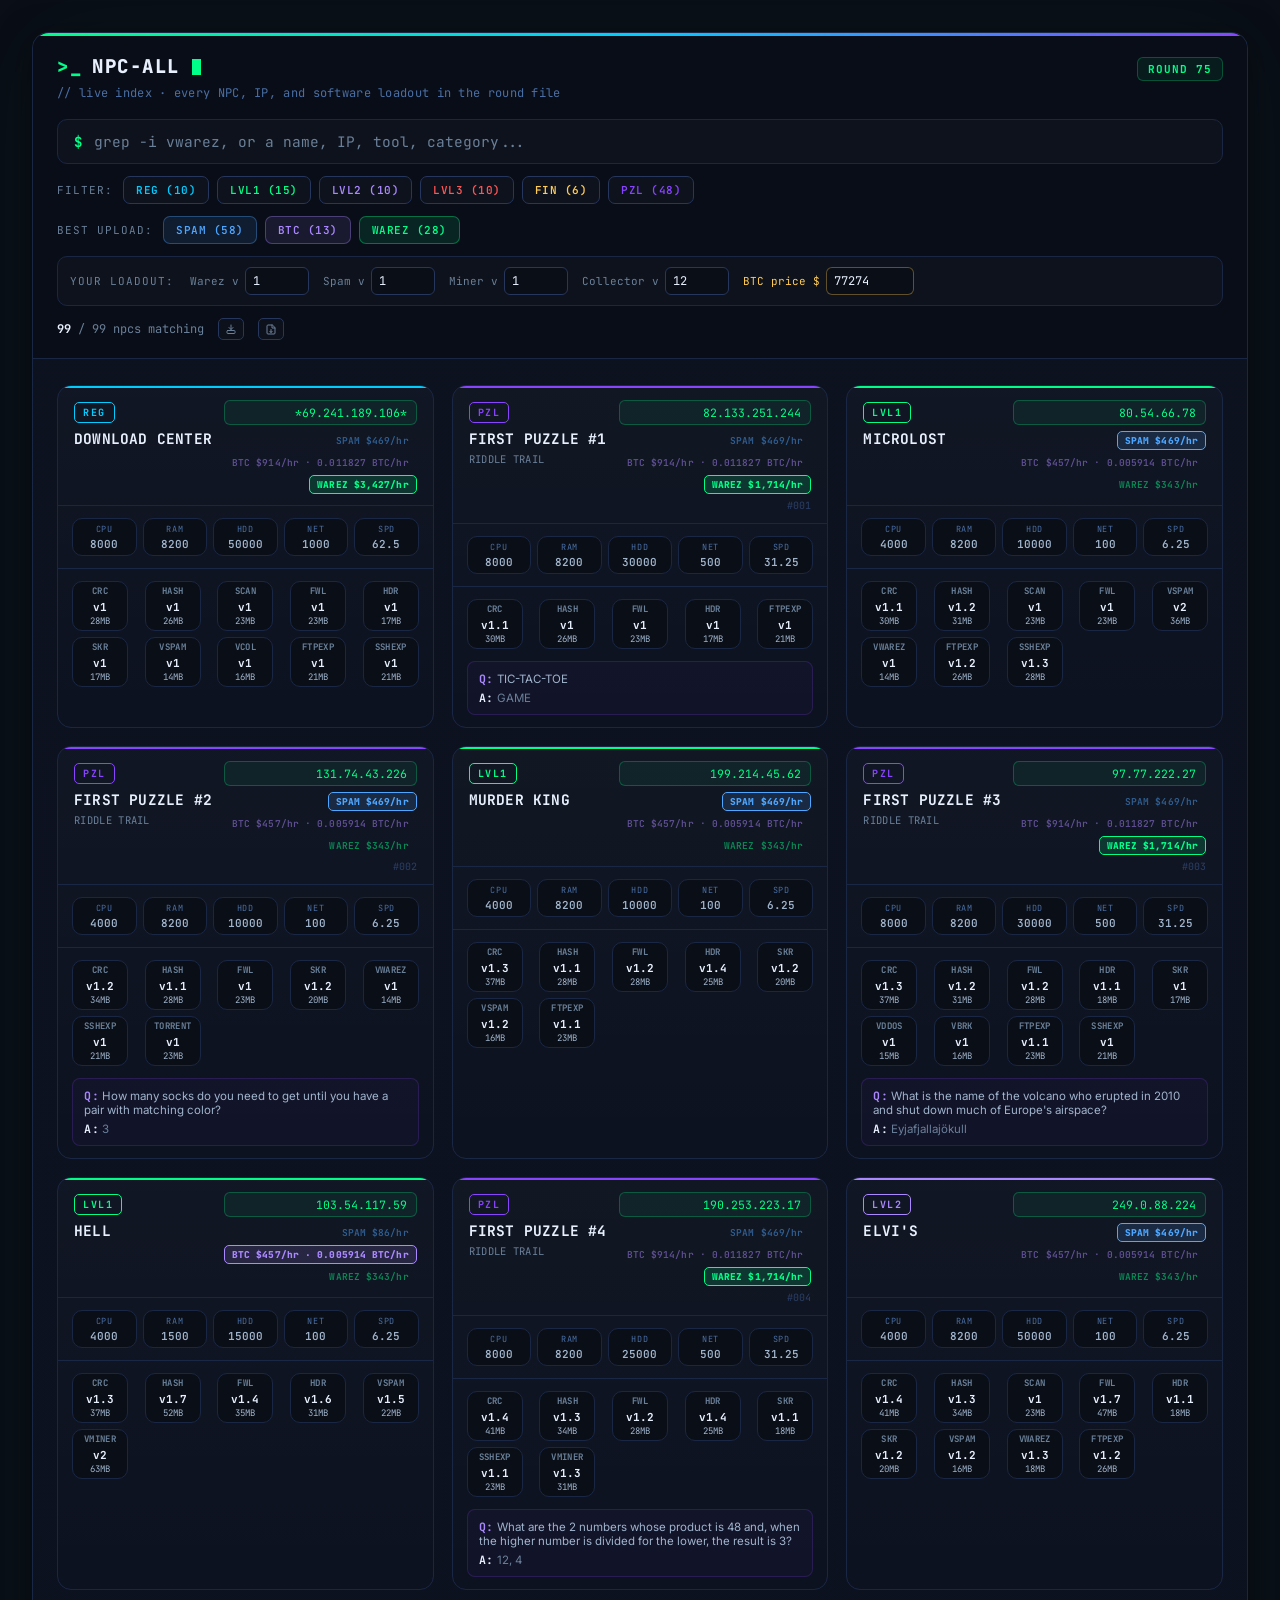
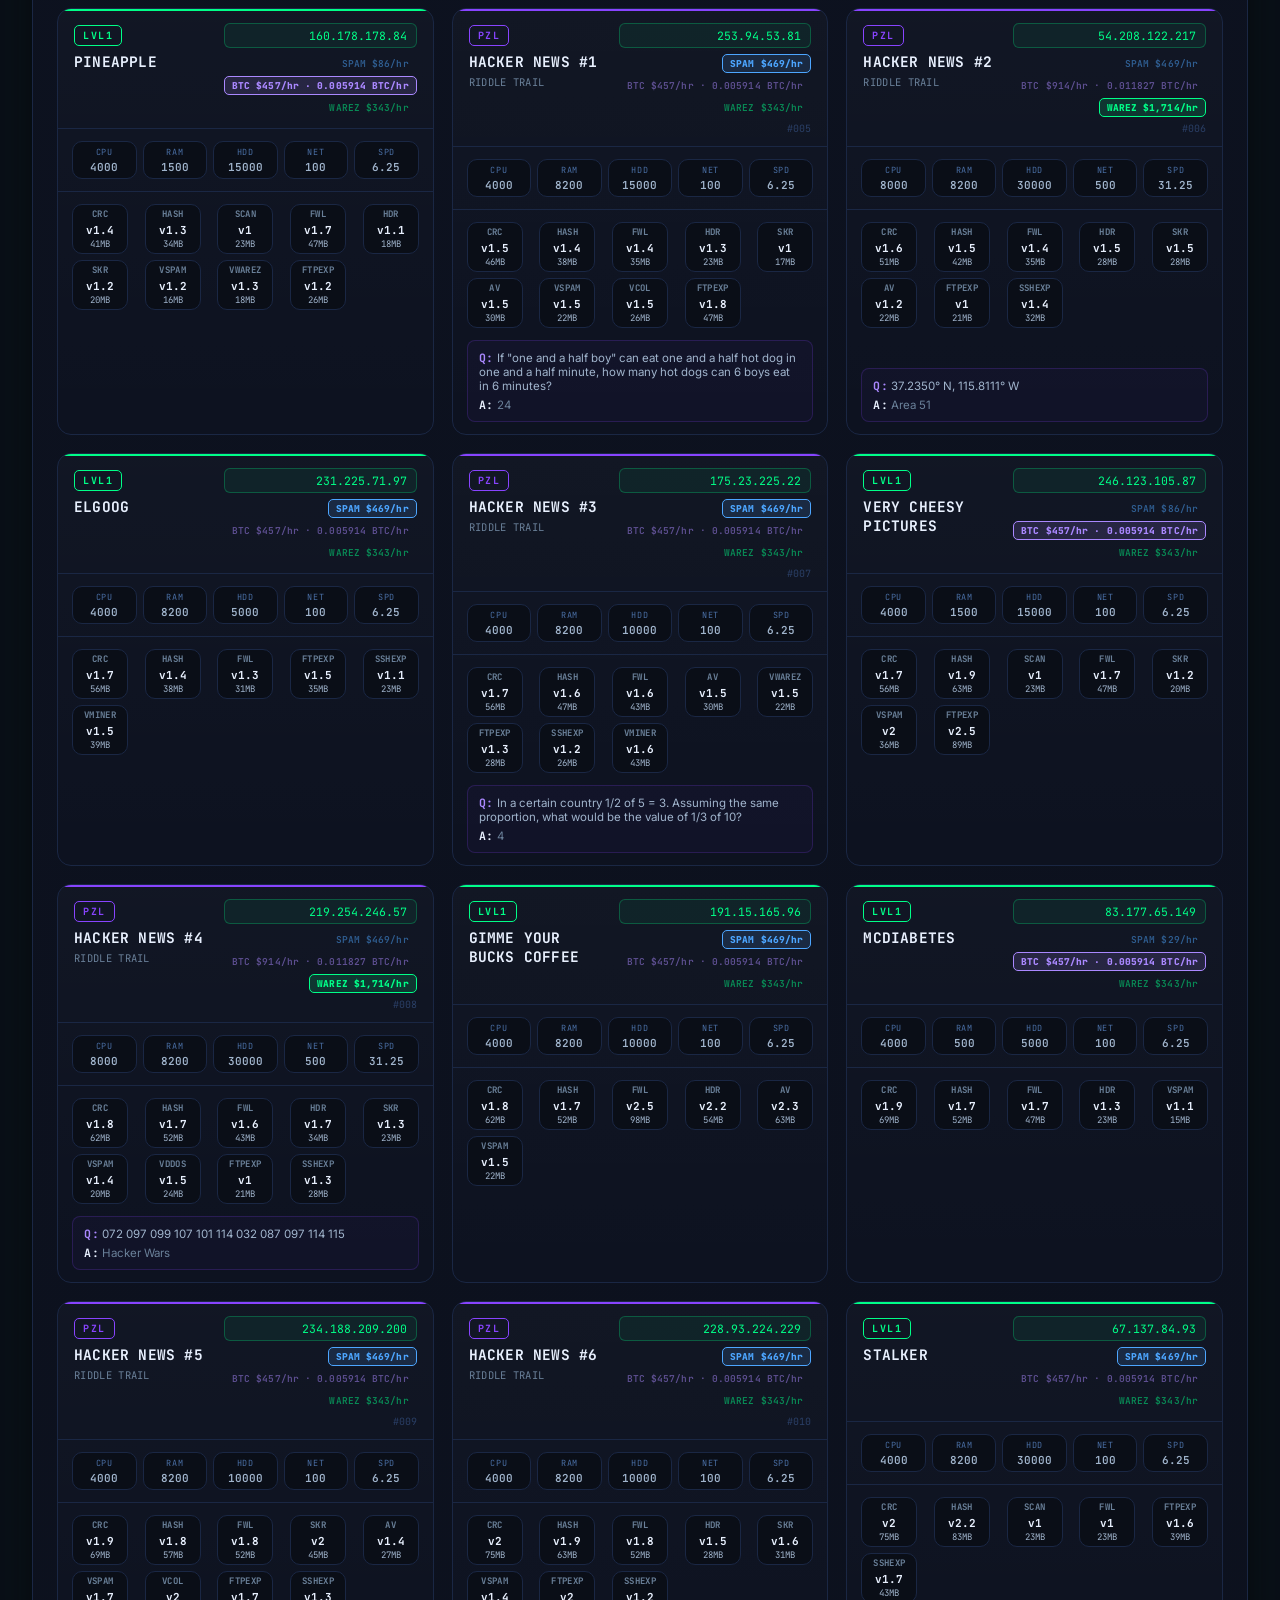
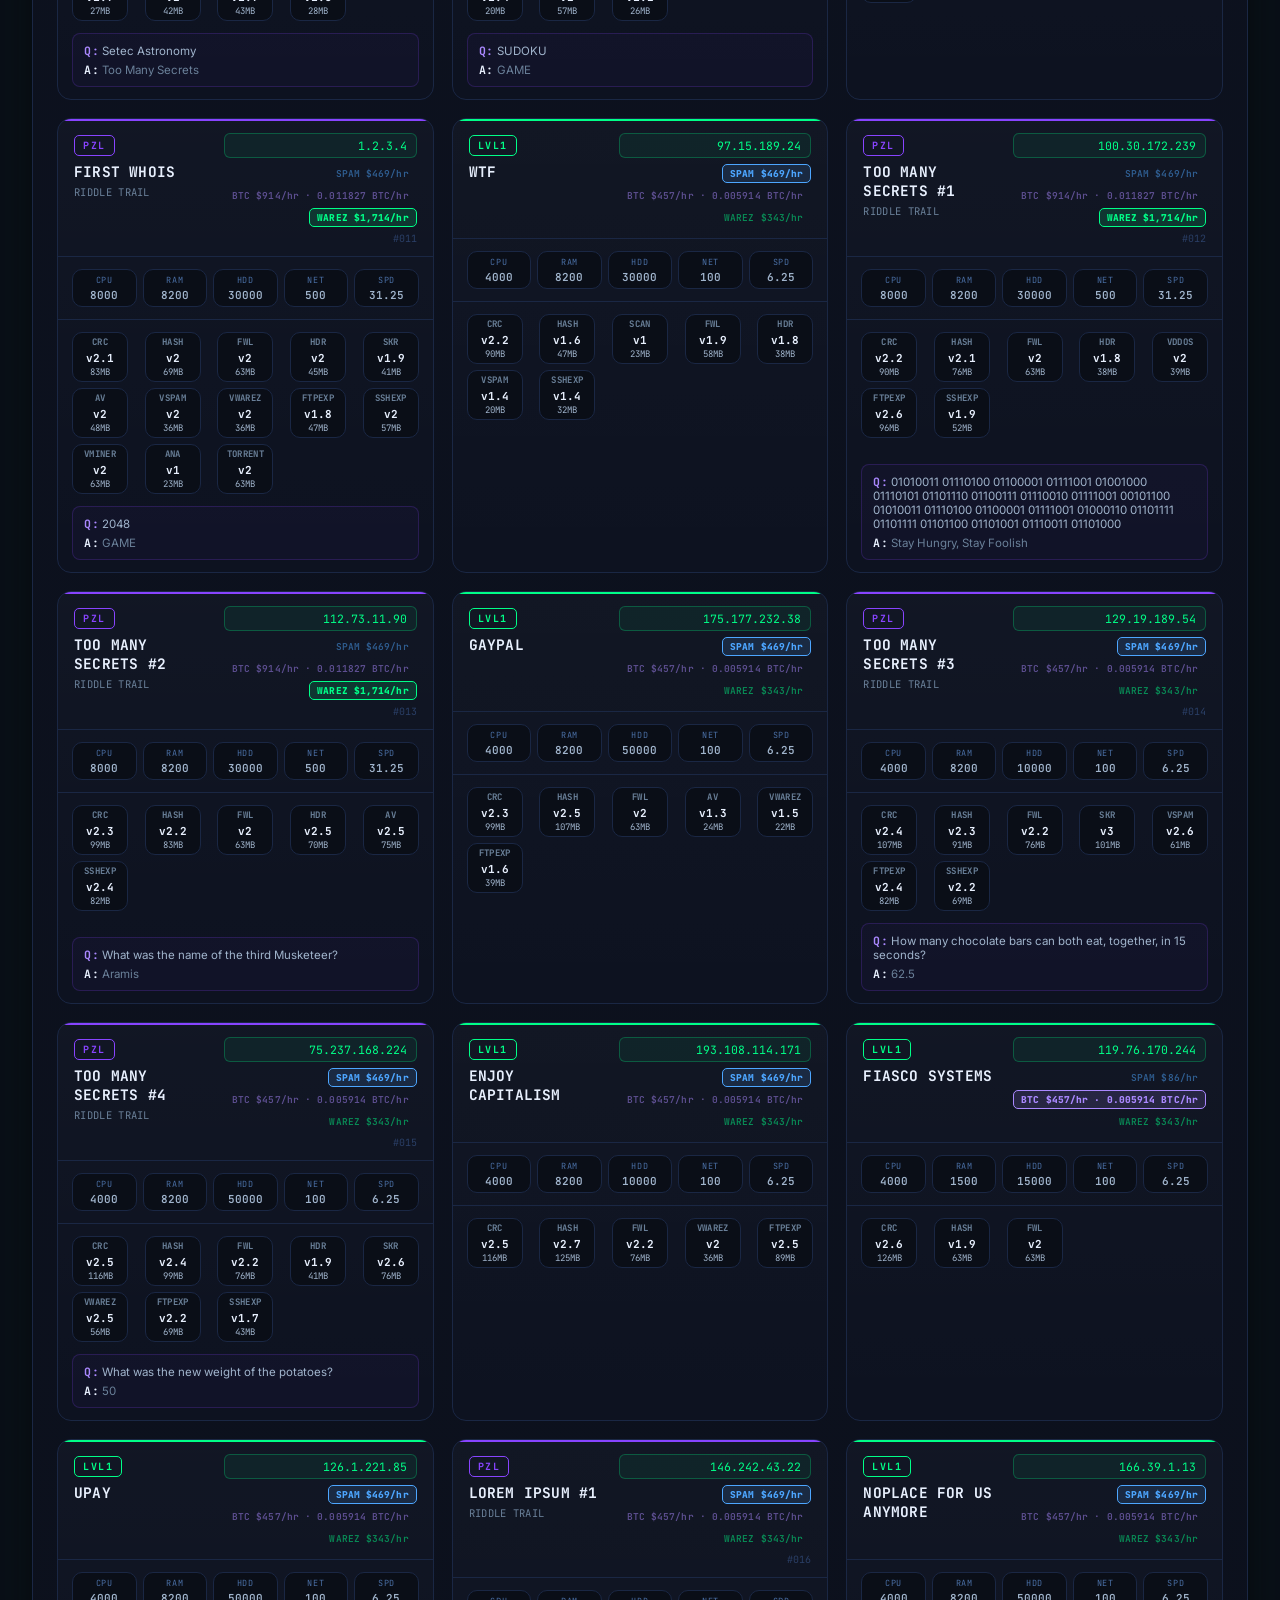
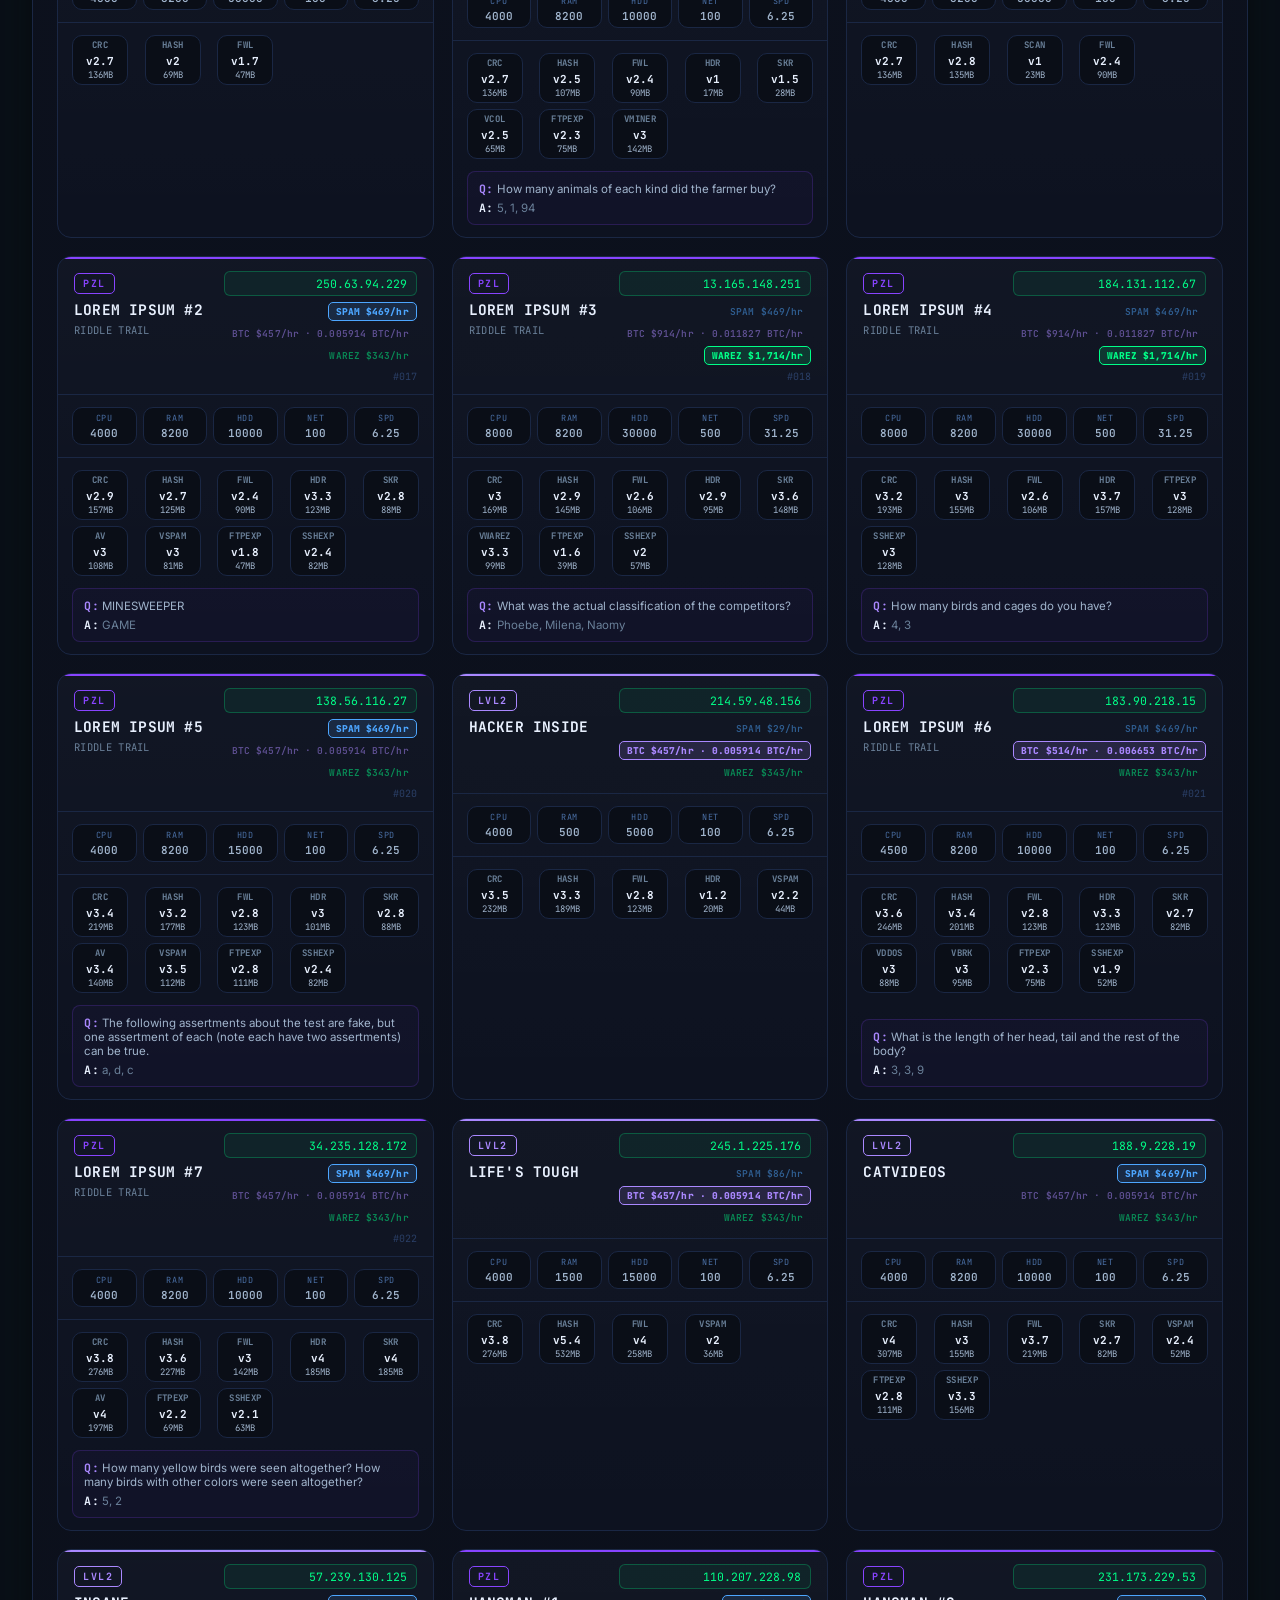
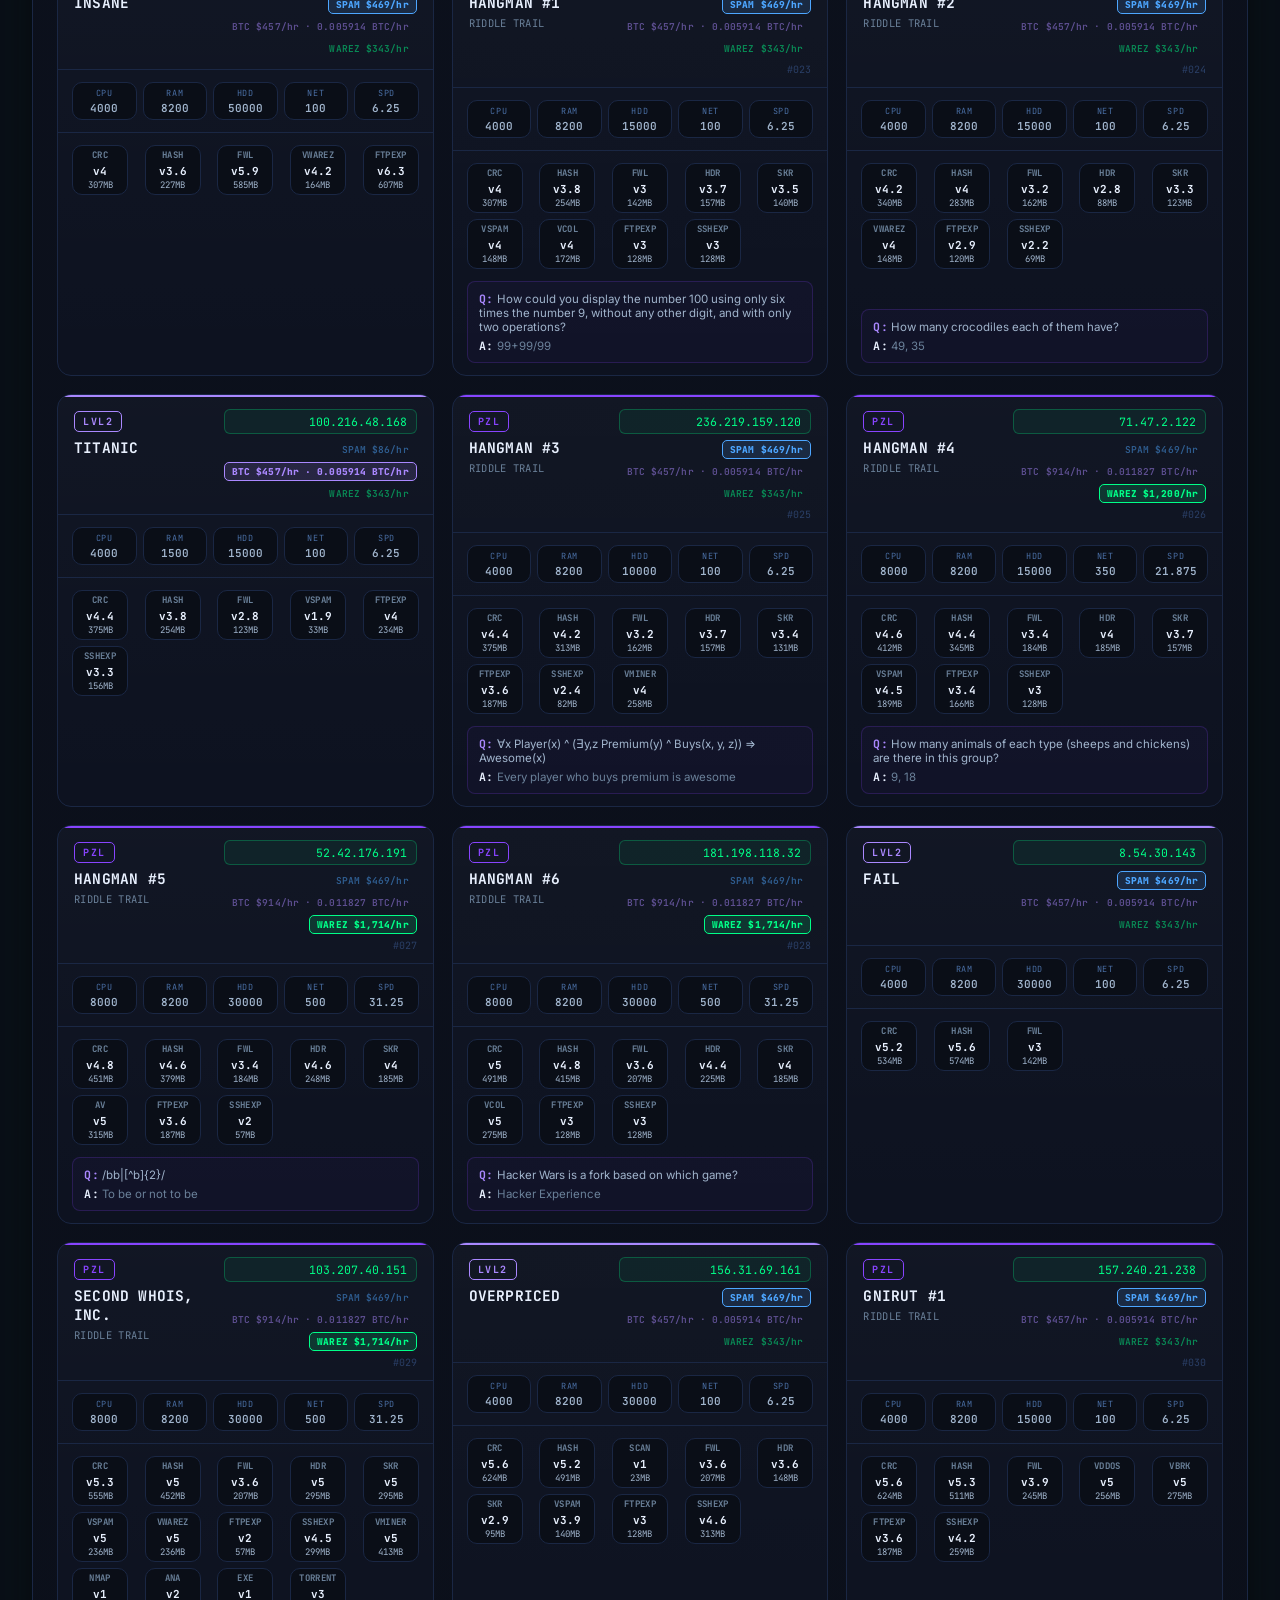
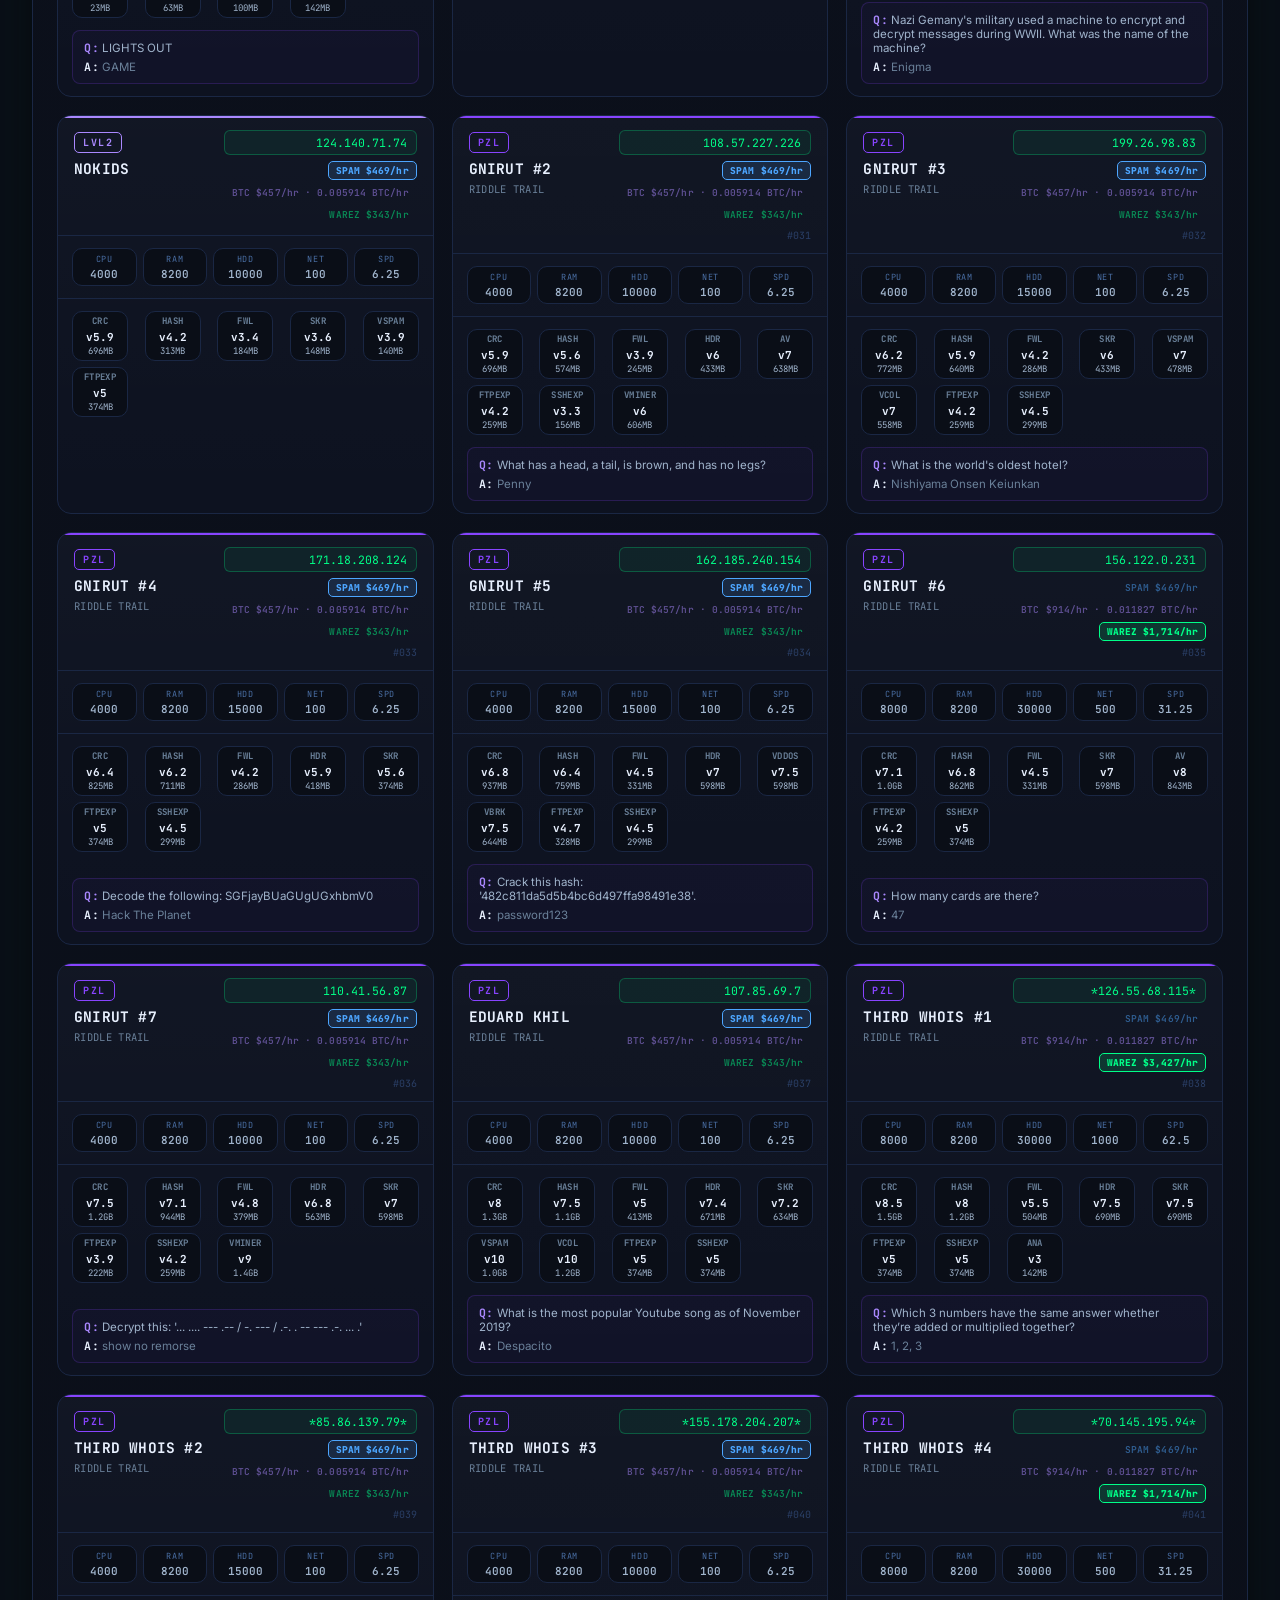
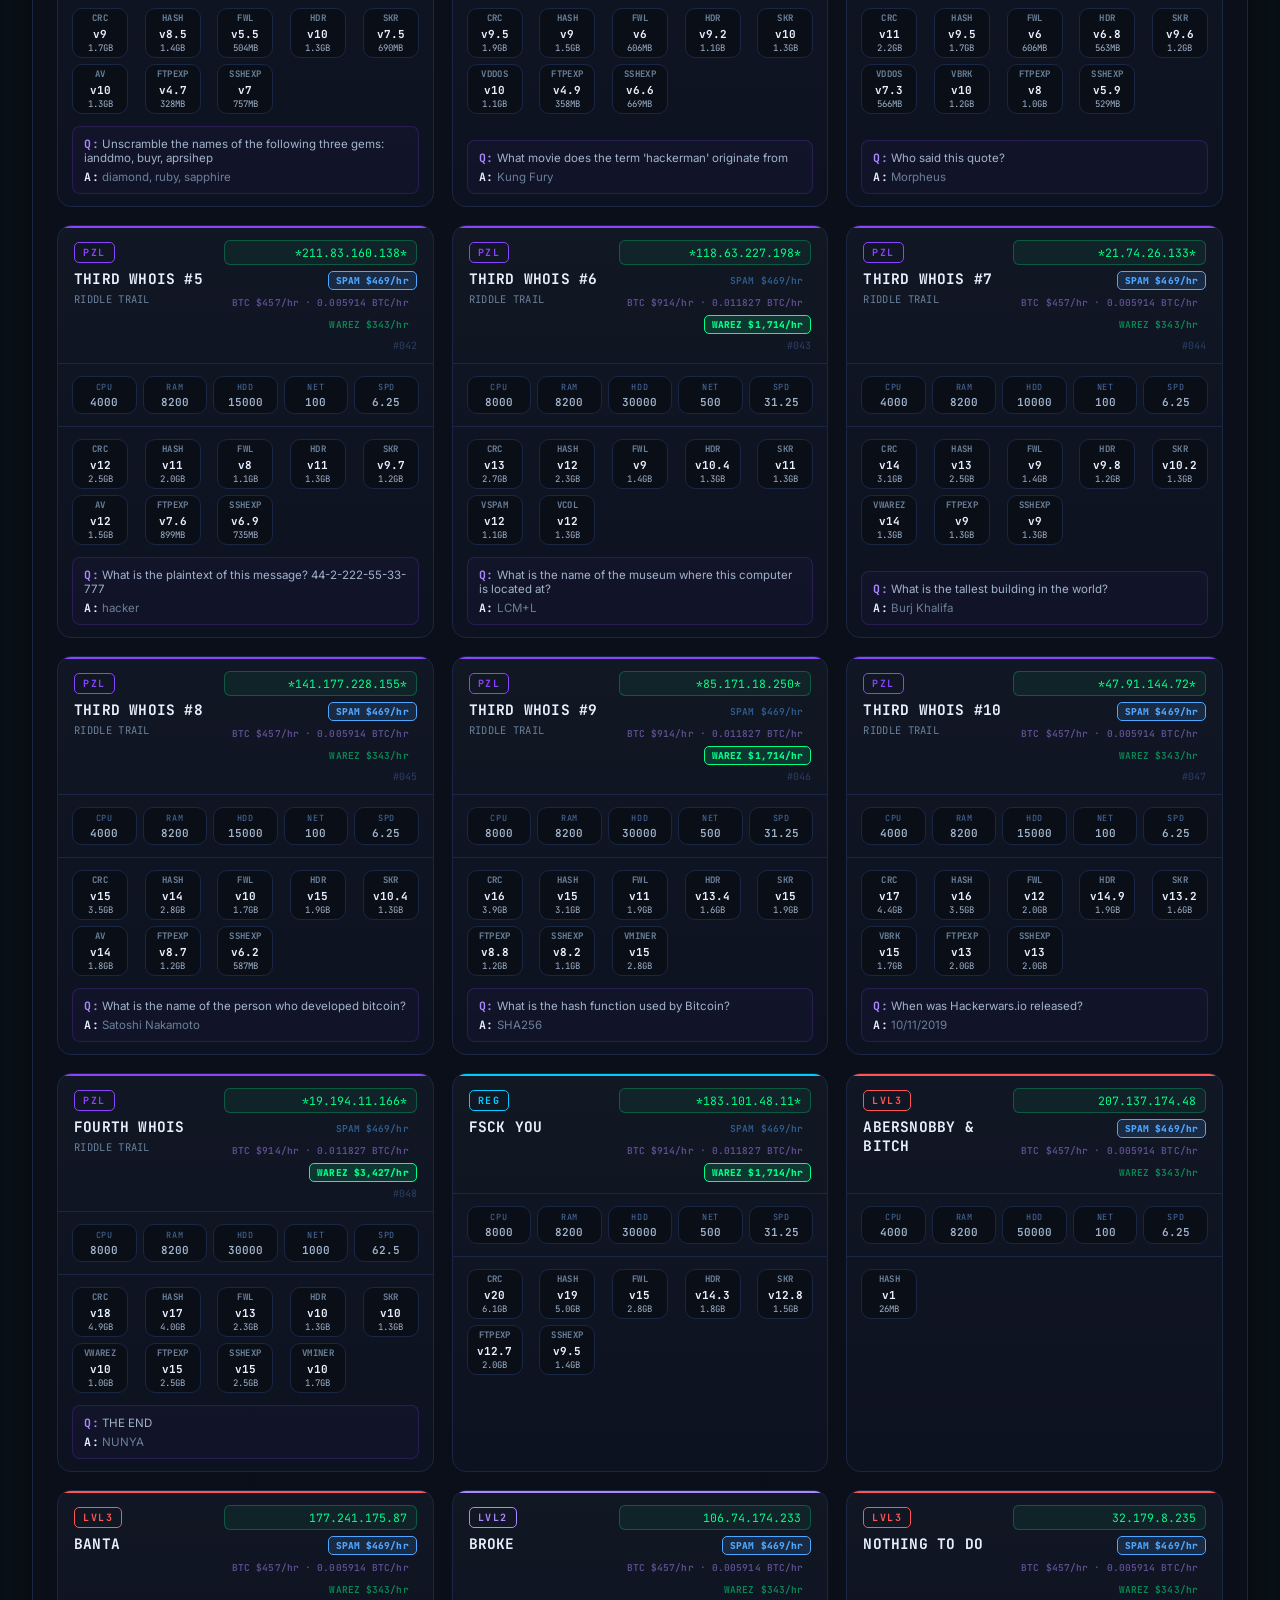
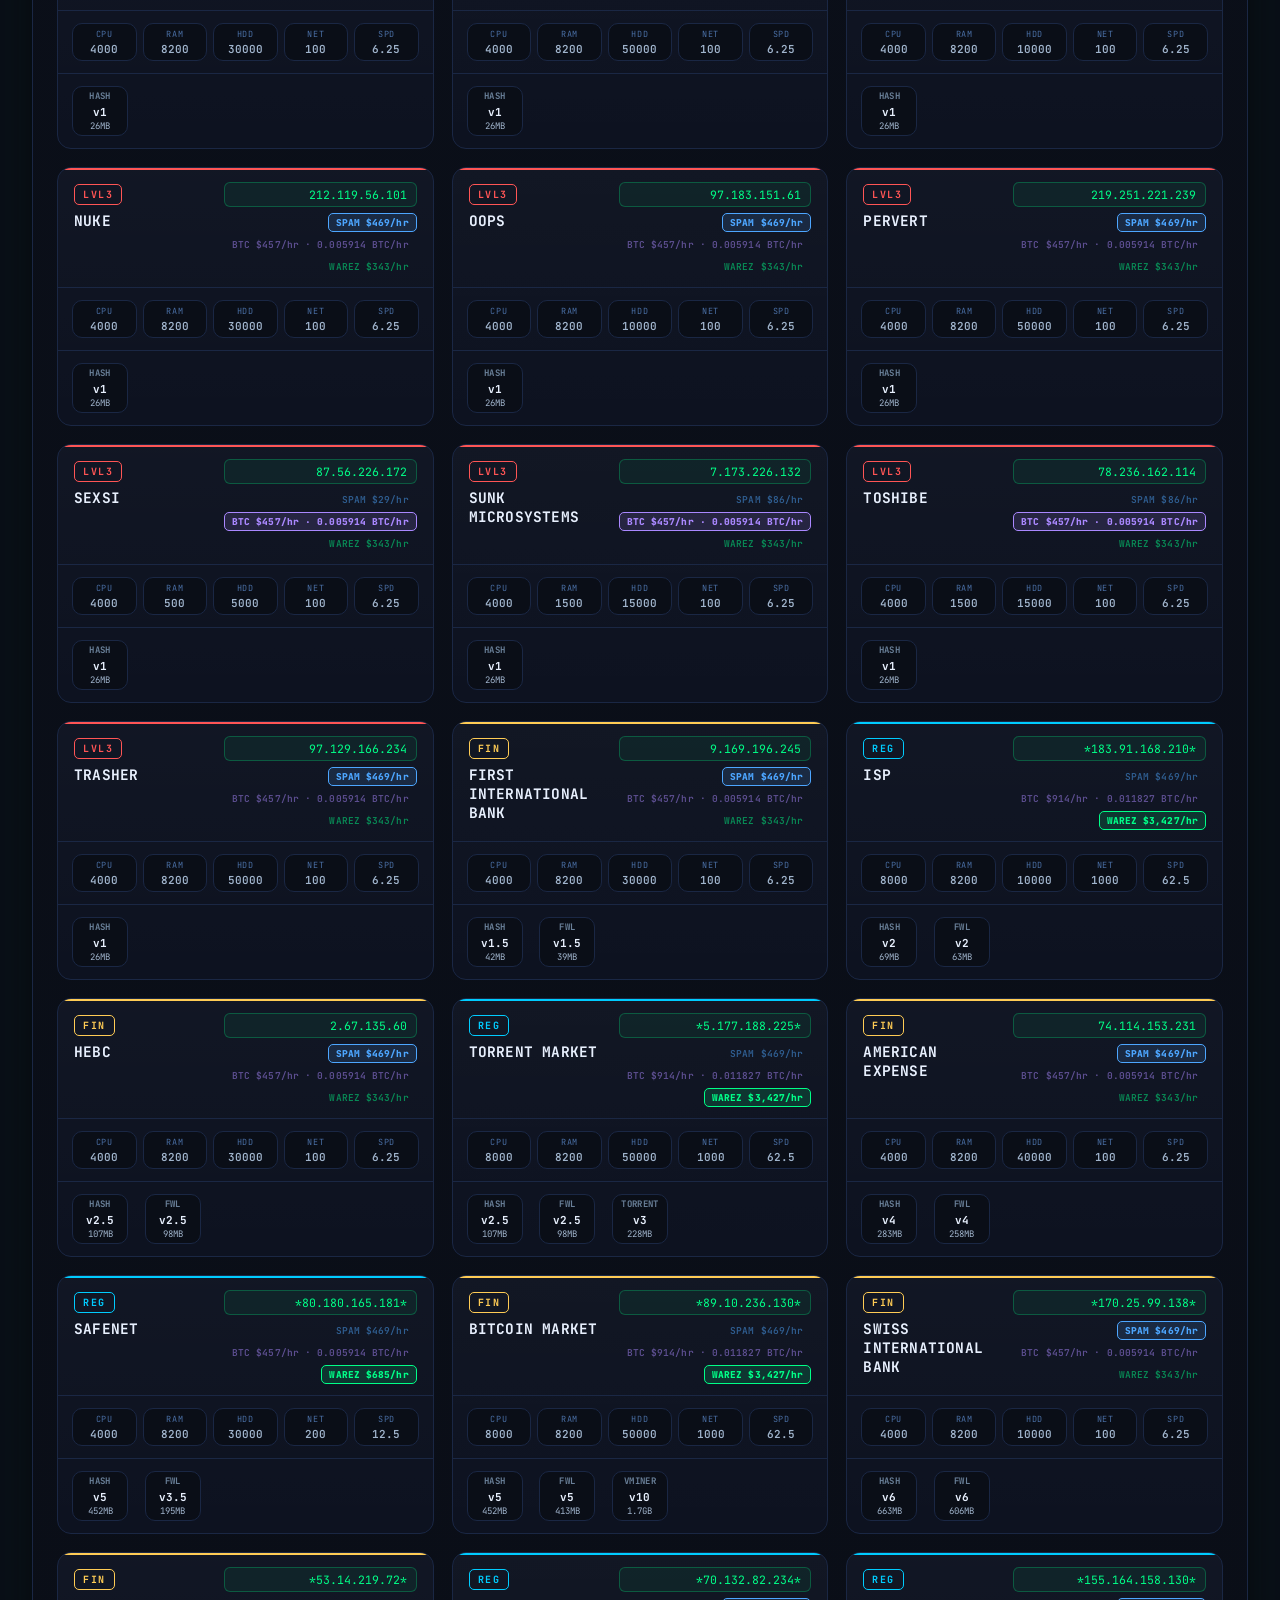
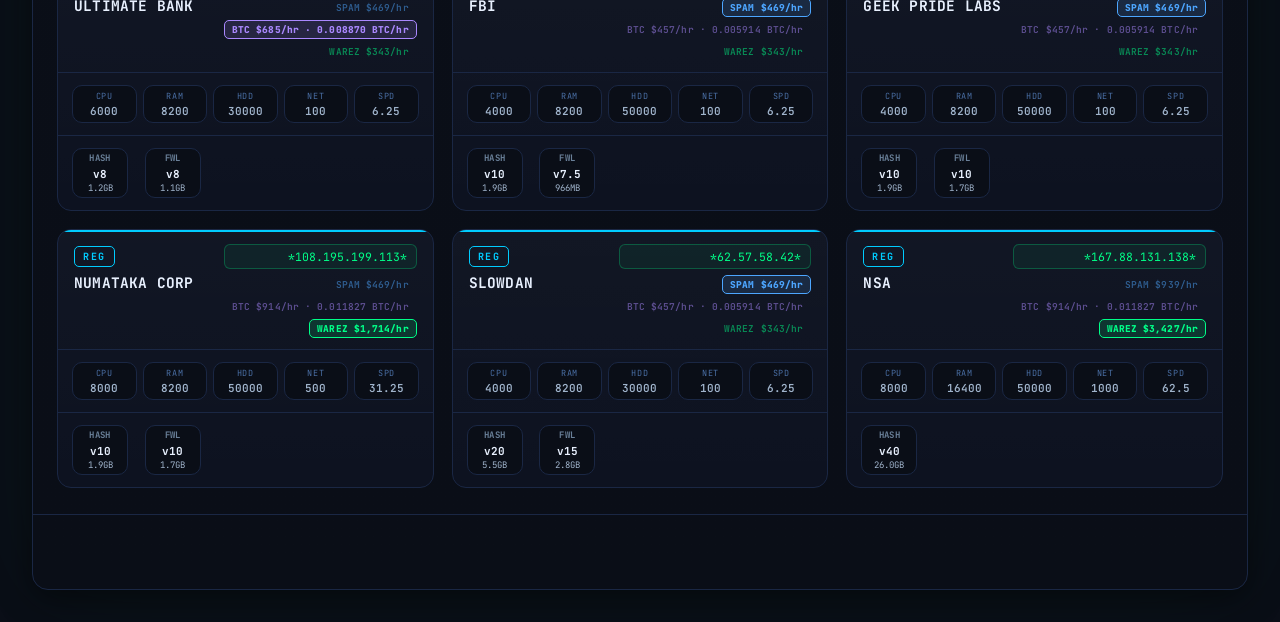
==== commit 3ebd35ae: "Update NPC Round 75 IPs Co-Authored-By: Claude Sonnet 5.5 <noreply@anthropic.com>" ====
--- a/npc-Round-75.html
+++ b/npc-Round-75.html
@@ -384,7 +384,7 @@
 </div>
 
 <script>
-const RECORDS = [{"cat":"REGULAR NPC","ip":"*69.241.189.106*","name":"DOWNLOAD CENTER","note":"","num":"","cpu":8000,"ram":8200,"hdd":50000,"net":1000,"speed1":62.5,"speed2":125,"soft":{"CRC":{"version":1,"size":28},"HASH":{"version":1,"size":26},"SCAN":{"version":1,"size":23},"FWL":{"version":1,"size":23},"HDR":{"version":1,"size":17},"SKR":{"version":1,"size":17},"VSPAM":{"version":1,"size":14},"VCOL":{"version":1,"size":16},"FTPEXP":{"version":1,"size":21},"SSHEXP":{"version":1,"size":21}},"q":"","a":""},{"cat":"RIDDLE TRAIL NPC","ip":"82.133.251.244","name":"FIRST PUZZLE #1","note":"RIDDLE TRAIL","num":"001","cpu":8000,"ram":8200,"hdd":30000,"net":500,"speed1":31.25,"speed2":62.5,"soft":{"CRC":{"version":1.1,"size":30},"HASH":{"version":1,"size":26},"FWL":{"version":1,"size":23},"HDR":{"version":1,"size":17},"FTPEXP":{"version":1,"size":21}},"q":"TIC-TAC-TOE","a":"GAME"},{"cat":"LEVEL 3 MISSION NPC","ip":"*50.190.16.21*","name":"ABERSNOBBY & BITCH","note":"","num":"","cpu":4000,"ram":8200,"hdd":50000,"net":100,"speed1":6.25,"speed2":12.5,"soft":{"HASH":{"version":1,"size":26}},"q":"","a":""},{"cat":"LEVEL 3 MISSION NPC","ip":"*100.83.208.155*","name":"BANTA","note":"","num":"","cpu":4000,"ram":8200,"hdd":30000,"net":100,"speed1":6.25,"speed2":12.5,"soft":{"HASH":{"version":1,"size":26}},"q":"","a":""},{"cat":"LEVEL 2 MISSION NPC","ip":"106.74.174.233","name":"BROKE","note":"","num":"","cpu":4000,"ram":8200,"hdd":50000,"net":100,"speed1":6.25,"speed2":12.5,"soft":{"HASH":{"version":1,"size":26}},"q":"","a":""},{"cat":"LEVEL 3 MISSION NPC","ip":"*73.116.14.184*","name":"NOTHING TO DO","note":"","num":"","cpu":4000,"ram":8200,"hdd":10000,"net":100,"speed1":6.25,"speed2":12.5,"soft":{"HASH":{"version":1,"size":26}},"q":"","a":""},{"cat":"LEVEL 3 MISSION NPC","ip":"*233.226.215.205*","name":"NUKE","note":"","num":"","cpu":4000,"ram":8200,"hdd":30000,"net":100,"speed1":6.25,"speed2":12.5,"soft":{"HASH":{"version":1,"size":26}},"q":"","a":""},{"cat":"LEVEL 3 MISSION NPC","ip":"*56.69.237.9*","name":"OOPS","note":"","num":"","cpu":4000,"ram":8200,"hdd":10000,"net":100,"speed1":6.25,"speed2":12.5,"soft":{"HASH":{"version":1,"size":26}},"q":"","a":""},{"cat":"LEVEL 3 MISSION NPC","ip":"*163.81.126.200*","name":"PERVERT","note":"","num":"","cpu":4000,"ram":8200,"hdd":50000,"net":100,"speed1":6.25,"speed2":12.5,"soft":{"HASH":{"version":1,"size":26}},"q":"","a":""},{"cat":"LEVEL 3 MISSION NPC","ip":"*145.55.94.46*","name":"SEXSI","note":"","num":"","cpu":4000,"ram":500,"hdd":5000,"net":100,"speed1":6.25,"speed2":12.5,"soft":{"HASH":{"version":1,"size":26}},"q":"","a":""},{"cat":"LEVEL 3 MISSION NPC","ip":"*254.105.104.218*","name":"SUNK MICROSYSTEMS","note":"","num":"","cpu":4000,"ram":1500,"hdd":15000,"net":100,"speed1":6.25,"speed2":12.5,"soft":{"HASH":{"version":1,"size":26}},"q":"","a":""},{"cat":"LEVEL 3 MISSION NPC","ip":"*42.8.27.40*","name":"TOSHIBE","note":"","num":"","cpu":4000,"ram":1500,"hdd":15000,"net":100,"speed1":6.25,"speed2":12.5,"soft":{"HASH":{"version":1,"size":26}},"q":"","a":""},{"cat":"LEVEL 3 MISSION NPC","ip":"*184.64.230.13*","name":"TRASHER","note":"","num":"","cpu":4000,"ram":8200,"hdd":50000,"net":100,"speed1":6.25,"speed2":12.5,"soft":{"HASH":{"version":1,"size":26}},"q":"","a":""},{"cat":"RIDDLE TRAIL NPC","ip":"131.74.43.226","name":"FIRST PUZZLE #2","note":"RIDDLE TRAIL","num":"002","cpu":4000,"ram":8200,"hdd":10000,"net":100,"speed1":6.25,"speed2":12.5,"soft":{"CRC":{"version":1.2,"size":34},"HASH":{"version":1.1,"size":28},"FWL":{"version":1,"size":23},"SKR":{"version":1.2,"size":20},"VWAREZ":{"version":1,"size":14},"SSHEXP":{"version":1,"size":21},"TORRENT":{"version":1,"size":23}},"q":"How many socks do you need to get until you have a pair with matching color?","a":3.0},{"cat":"LEVEL 1 MISSION NPC","ip":"80.54.66.78","name":"MICROLOST","note":"","num":"","cpu":4000,"ram":8200,"hdd":10000,"net":100,"speed1":6.25,"speed2":12.5,"soft":{"CRC":{"version":1.1,"size":30},"HASH":{"version":1.2,"size":31},"SCAN":{"version":1,"size":23},"FWL":{"version":1,"size":23},"VSPAM":{"version":2,"size":36},"VWAREZ":{"version":1,"size":14},"FTPEXP":{"version":1.2,"size":26},"SSHEXP":{"version":1.3,"size":28}},"q":"","a":""},{"cat":"LEVEL 1 MISSION NPC","ip":"199.214.45.62","name":"MURDER KING","note":"","num":"","cpu":4000,"ram":8200,"hdd":10000,"net":100,"speed1":6.25,"speed2":12.5,"soft":{"CRC":{"version":1.3,"size":37},"HASH":{"version":1.1,"size":28},"FWL":{"version":1.2,"size":28},"HDR":{"version":1.4,"size":25},"SKR":{"version":1.2,"size":20},"VSPAM":{"version":1.2,"size":16},"FTPEXP":{"version":1.1,"size":23}},"q":"","a":""},{"cat":"RIDDLE TRAIL NPC","ip":"97.77.222.27","name":"FIRST PUZZLE #3","note":"RIDDLE TRAIL","num":"003","cpu":8000,"ram":8200,"hdd":30000,"net":500,"speed1":31.25,"speed2":62.5,"soft":{"CRC":{"version":1.3,"size":37},"HASH":{"version":1.2,"size":31},"FWL":{"version":1.2,"size":28},"HDR":{"version":1.1,"size":18},"SKR":{"version":1,"size":17},"VDDOS":{"version":1,"size":15},"VBRK":{"version":1,"size":16},"FTPEXP":{"version":1.1,"size":23},"SSHEXP":{"version":1,"size":21}},"q":"What is the name of the volcano who erupted in 2010 and shut down much of Europe's airspace?","a":"Eyjafjallajökull"},{"cat":"RIDDLE TRAIL NPC","ip":"190.253.223.17","name":"FIRST PUZZLE #4","note":"RIDDLE TRAIL","num":"004","cpu":8000,"ram":8200,"hdd":25000,"net":500,"speed1":31.25,"speed2":62.5,"soft":{"CRC":{"version":1.4,"size":41},"HASH":{"version":1.3,"size":34},"FWL":{"version":1.2,"size":28},"HDR":{"version":1.4,"size":25},"SKR":{"version":1.1,"size":18},"SSHEXP":{"version":1.1,"size":23},"VMINER":{"version":1.3,"size":31}},"q":"What are the 2 numbers whose product is 48 and, when the higher number is divided for the lower, the result is 3?","a":"12, 4"},{"cat":"LEVEL 2 MISSION NPC","ip":"249.0.88.224","name":"ELVI'S","note":"","num":"","cpu":4000,"ram":8200,"hdd":50000,"net":100,"speed1":6.25,"speed2":12.5,"soft":{"CRC":{"version":1.4,"size":41},"HASH":{"version":1.3,"size":34},"SCAN":{"version":1,"size":23},"FWL":{"version":1.7,"size":47},"HDR":{"version":1.1,"size":18},"SKR":{"version":1.2,"size":20},"VSPAM":{"version":1.2,"size":16},"VWAREZ":{"version":1.3,"size":18},"FTPEXP":{"version":1.2,"size":26}},"q":"","a":""},{"cat":"LEVEL 1 MISSION NPC","ip":"160.178.178.84","name":"PINEAPPLE","note":"","num":"","cpu":4000,"ram":1500,"hdd":15000,"net":100,"speed1":6.25,"speed2":12.5,"soft":{"CRC":{"version":1.4,"size":41},"HASH":{"version":1.3,"size":34},"SCAN":{"version":1,"size":23},"FWL":{"version":1.7,"size":47},"HDR":{"version":1.1,"size":18},"SKR":{"version":1.2,"size":20},"VSPAM":{"version":1.2,"size":16},"VWAREZ":{"version":1.3,"size":18},"FTPEXP":{"version":1.2,"size":26}},"q":"","a":""},{"cat":"LEVEL 1 MISSION NPC","ip":"231.225.71.97","name":"ELGOOG","note":"","num":"","cpu":4000,"ram":8200,"hdd":5000,"net":100,"speed1":6.25,"speed2":12.5,"soft":{"CRC":{"version":1.7,"size":56},"HASH":{"version":1.4,"size":38},"FWL":{"version":1.3,"size":31},"FTPEXP":{"version":1.5,"size":35},"SSHEXP":{"version":1.1,"size":23},"VMINER":{"version":1.5,"size":39}},"q":"","a":""},{"cat":"RIDDLE TRAIL NPC","ip":"253.94.53.81","name":"HACKER NEWS #1","note":"RIDDLE TRAIL","num":"005","cpu":4000,"ram":8200,"hdd":15000,"net":100,"speed1":6.25,"speed2":12.5,"soft":{"CRC":{"version":1.5,"size":46},"HASH":{"version":1.4,"size":38},"FWL":{"version":1.4,"size":35},"HDR":{"version":1.3,"size":23},"SKR":{"version":1,"size":17},"AV":{"version":1.5,"size":30},"VSPAM":{"version":1.5,"size":22},"VCOL":{"version":1.5,"size":26},"FTPEXP":{"version":1.8,"size":47}},"q":"If \"one and a half boy\" can eat one and a half hot dog in one and a half minute, how many hot dogs can 6 boys eat in 6 minutes?","a":24.0},{"cat":"RIDDLE TRAIL NPC","ip":"54.208.122.217","name":"HACKER NEWS #2","note":"RIDDLE TRAIL","num":"006","cpu":8000,"ram":8200,"hdd":30000,"net":500,"speed1":31.25,"speed2":62.5,"soft":{"CRC":{"version":1.6,"size":51},"HASH":{"version":1.5,"size":42},"FWL":{"version":1.4,"size":35},"HDR":{"version":1.5,"size":28},"SKR":{"version":1.5,"size":28},"AV":{"version":1.2,"size":22},"FTPEXP":{"version":1,"size":21},"SSHEXP":{"version":1.4,"size":32}},"q":"37.2350° N, 115.8111° W","a":"Area 51"},{"cat":"FINANCIAL NPC","ip":"9.169.196.245","name":"FIRST INTERNATIONAL BANK","note":"","num":"","cpu":4000,"ram":8200,"hdd":30000,"net":100,"speed1":6.25,"speed2":12.5,"soft":{"HASH":{"version":1.5,"size":42},"FWL":{"version":1.5,"size":39}},"q":"","a":""},{"cat":"RIDDLE TRAIL NPC","ip":"175.23.225.22","name":"HACKER NEWS #3","note":"RIDDLE TRAIL","num":"007","cpu":4000,"ram":8200,"hdd":10000,"net":100,"speed1":6.25,"speed2":12.5,"soft":{"CRC":{"version":1.7,"size":56},"HASH":{"version":1.6,"size":47},"FWL":{"version":1.6,"size":43},"AV":{"version":1.5,"size":30},"VWAREZ":{"version":1.5,"size":22},"FTPEXP":{"version":1.3,"size":28},"SSHEXP":{"version":1.2,"size":26},"VMINER":{"version":1.6,"size":43}},"q":"In a certain country 1/2 of 5 = 3. Assuming the same proportion, what would be the value of 1/3 of 10?","a":4.0},{"cat":"LEVEL 1 MISSION NPC","ip":"97.15.189.24","name":"WTF","note":"","num":"","cpu":4000,"ram":8200,"hdd":30000,"net":100,"speed1":6.25,"speed2":12.5,"soft":{"CRC":{"version":2.2,"size":90},"HASH":{"version":1.6,"size":47},"SCAN":{"version":1,"size":23},"FWL":{"version":1.9,"size":58},"HDR":{"version":1.8,"size":38},"VSPAM":{"version":1.4,"size":20},"SSHEXP":{"version":1.4,"size":32}},"q":"","a":""},{"cat":"LEVEL 1 MISSION NPC","ip":"103.54.117.59","name":"HELL","note":"","num":"","cpu":4000,"ram":1500,"hdd":15000,"net":100,"speed1":6.25,"speed2":12.5,"soft":{"CRC":{"version":1.3,"size":37},"HASH":{"version":1.7,"size":52},"FWL":{"version":1.4,"size":35},"HDR":{"version":1.6,"size":31},"VSPAM":{"version":1.5,"size":22},"VMINER":{"version":2,"size":63}},"q":"","a":""},{"cat":"RIDDLE TRAIL NPC","ip":"219.254.246.57","name":"HACKER NEWS #4","note":"RIDDLE TRAIL","num":"008","cpu":8000,"ram":8200,"hdd":30000,"net":500,"speed1":31.25,"speed2":62.5,"soft":{"CRC":{"version":1.8,"size":62},"HASH":{"version":1.7,"size":52},"FWL":{"version":1.6,"size":43},"HDR":{"version":1.7,"size":34},"SKR":{"version":1.3,"size":23},"VSPAM":{"version":1.4,"size":20},"VDDOS":{"version":1.5,"size":24},"FTPEXP":{"version":1,"size":21},"SSHEXP":{"version":1.3,"size":28}},"q":"072 097 099 107 101 114 032 087 097 114 115 ","a":"Hacker Wars"},{"cat":"LEVEL 1 MISSION NPC","ip":"83.177.65.149","name":"MCDIABETES","note":"","num":"","cpu":4000,"ram":500,"hdd":5000,"net":100,"speed1":6.25,"speed2":12.5,"soft":{"CRC":{"version":1.9,"size":69},"HASH":{"version":1.7,"size":52},"FWL":{"version":1.7,"size":47},"HDR":{"version":1.3,"size":23},"VSPAM":{"version":1.1,"size":15}},"q":"","a":""},{"cat":"LEVEL 1 MISSION NPC","ip":"191.15.165.96","name":"GIMME YOUR BUCKS COFFEE","note":"","num":"","cpu":4000,"ram":8200,"hdd":10000,"net":100,"speed1":6.25,"speed2":12.5,"soft":{"CRC":{"version":1.8,"size":62},"HASH":{"version":1.7,"size":52},"FWL":{"version":2.5,"size":98},"HDR":{"version":2.2,"size":54},"AV":{"version":2.3,"size":63},"VSPAM":{"version":1.5,"size":22}},"q":"","a":""},{"cat":"RIDDLE TRAIL NPC","ip":"234.188.209.200","name":"HACKER NEWS #5","note":"RIDDLE TRAIL","num":"009","cpu":4000,"ram":8200,"hdd":10000,"net":100,"speed1":6.25,"speed2":12.5,"soft":{"CRC":{"version":1.9,"size":69},"HASH":{"version":1.8,"size":57},"FWL":{"version":1.8,"size":52},"SKR":{"version":2,"size":45},"AV":{"version":1.4,"size":27},"VSPAM":{"version":1.7,"size":27},"VCOL":{"version":2,"size":42},"FTPEXP":{"version":1.7,"size":43},"SSHEXP":{"version":1.3,"size":28}},"q":"Setec Astronomy","a":"Too Many Secrets"},{"cat":"LEVEL 1 MISSION NPC","ip":"246.123.105.87","name":"VERY CHEESY PICTURES","note":"","num":"","cpu":4000,"ram":1500,"hdd":15000,"net":100,"speed1":6.25,"speed2":12.5,"soft":{"CRC":{"version":1.7,"size":56},"HASH":{"version":1.9,"size":63},"SCAN":{"version":1,"size":23},"FWL":{"version":1.7,"size":47},"SKR":{"version":1.2,"size":20},"VSPAM":{"version":2,"size":36},"FTPEXP":{"version":2.5,"size":89}},"q":"","a":""},{"cat":"RIDDLE TRAIL NPC","ip":"228.93.224.229","name":"HACKER NEWS #6","note":"RIDDLE TRAIL","num":"010","cpu":4000,"ram":8200,"hdd":10000,"net":100,"speed1":6.25,"speed2":12.5,"soft":{"CRC":{"version":2,"size":75},"HASH":{"version":1.9,"size":63},"FWL":{"version":1.8,"size":52},"HDR":{"version":1.5,"size":28},"SKR":{"version":1.6,"size":31},"VSPAM":{"version":1.4,"size":20},"FTPEXP":{"version":2,"size":57},"SSHEXP":{"version":1.2,"size":26}},"q":"SUDOKU","a":"GAME"},{"cat":"LEVEL 1 MISSION NPC","ip":"119.76.170.244","name":"FIASCO SYSTEMS","note":"","num":"","cpu":4000,"ram":1500,"hdd":15000,"net":100,"speed1":6.25,"speed2":12.5,"soft":{"CRC":{"version":2.6,"size":126},"HASH":{"version":1.9,"size":63},"FWL":{"version":2,"size":63}},"q":"","a":""},{"cat":"LEVEL 1 MISSION NPC","ip":"126.1.221.85","name":"UPAY","note":"","num":"","cpu":4000,"ram":8200,"hdd":50000,"net":100,"speed1":6.25,"speed2":12.5,"soft":{"CRC":{"version":2.7,"size":136},"HASH":{"version":2,"size":69},"FWL":{"version":1.7,"size":47}},"q":"","a":""},{"cat":"RIDDLE TRAIL NPC","ip":"1.2.3.4","name":"FIRST WHOIS","note":"RIDDLE TRAIL","num":"011","cpu":8000,"ram":8200,"hdd":30000,"net":500,"speed1":31.25,"speed2":62.5,"soft":{"CRC":{"version":2.1,"size":83},"HASH":{"version":2,"size":69},"FWL":{"version":2,"size":63},"HDR":{"version":2,"size":45},"SKR":{"version":1.9,"size":41},"AV":{"version":2,"size":48},"VSPAM":{"version":2,"size":36},"VWAREZ":{"version":2,"size":36},"FTPEXP":{"version":1.8,"size":47},"SSHEXP":{"version":2,"size":57},"VMINER":{"version":2,"size":63},"ANA":{"version":1,"size":23},"TORRENT":{"version":2,"size":63}},"q":"2048","a":"GAME"},{"cat":"REGULAR NPC","ip":"*183.91.168.210*","name":"ISP","note":"","num":"","cpu":8000.0,"ram":8200.0,"hdd":10000.0,"net":1000.0,"speed1":62.5,"speed2":125.0,"soft":{"HASH":{"version":2,"size":69},"FWL":{"version":2,"size":63}},"q":"","a":""},{"cat":"RIDDLE TRAIL NPC","ip":"100.30.172.239","name":"TOO MANY SECRETS #1","note":"RIDDLE TRAIL","num":"012","cpu":8000,"ram":8200,"hdd":30000,"net":500,"speed1":31.25,"speed2":62.5,"soft":{"CRC":{"version":2.2,"size":90},"HASH":{"version":2.1,"size":76},"FWL":{"version":2,"size":63},"HDR":{"version":1.8,"size":38},"VDDOS":{"version":2,"size":39},"FTPEXP":{"version":2.6,"size":96},"SSHEXP":{"version":1.9,"size":52}},"q":"01010011 01110100 01100001 01111001 01001000 01110101 01101110 01100111 01110010 01111001 00101100 01010011 01110100 01100001 01111001 01000110 01101111 01101111 01101100 01101001 01110011 01101000","a":"Stay Hungry, Stay Foolish"},{"cat":"LEVEL 1 MISSION NPC","ip":"67.137.84.93","name":"STALKER","note":"","num":"","cpu":4000,"ram":8200,"hdd":30000,"net":100,"speed1":6.25,"speed2":12.5,"soft":{"CRC":{"version":2,"size":75},"HASH":{"version":2.2,"size":83},"SCAN":{"version":1,"size":23},"FWL":{"version":1,"size":23},"FTPEXP":{"version":1.6,"size":39},"SSHEXP":{"version":1.7,"size":43}},"q":"","a":""},{"cat":"RIDDLE TRAIL NPC","ip":"112.73.11.90","name":"TOO MANY SECRETS #2","note":"RIDDLE TRAIL","num":"013","cpu":8000,"ram":8200,"hdd":30000,"net":500,"speed1":31.25,"speed2":62.5,"soft":{"CRC":{"version":2.3,"size":99},"HASH":{"version":2.2,"size":83},"FWL":{"version":2,"size":63},"HDR":{"version":2.5,"size":70},"AV":{"version":2.5,"size":75},"SSHEXP":{"version":2.4,"size":82}},"q":"What was the name of the third Musketeer?","a":"Aramis"},{"cat":"RIDDLE TRAIL NPC","ip":"129.19.189.54","name":"TOO MANY SECRETS #3","note":"RIDDLE TRAIL","num":"014","cpu":4000,"ram":8200,"hdd":10000,"net":100,"speed1":6.25,"speed2":12.5,"soft":{"CRC":{"version":2.4,"size":107},"HASH":{"version":2.3,"size":91},"FWL":{"version":2.2,"size":76},"SKR":{"version":3,"size":101},"VSPAM":{"version":2.6,"size":61},"FTPEXP":{"version":2.4,"size":82},"SSHEXP":{"version":2.2,"size":69}},"q":"How many chocolate bars can both eat, together, in 15 seconds?","a":"62.5"},{"cat":"RIDDLE TRAIL NPC","ip":"75.237.168.224","name":"TOO MANY SECRETS #4","note":"RIDDLE TRAIL","num":"015","cpu":4000,"ram":8200,"hdd":50000,"net":100,"speed1":6.25,"speed2":12.5,"soft":{"CRC":{"version":2.5,"size":116},"HASH":{"version":2.4,"size":99},"FWL":{"version":2.2,"size":76},"HDR":{"version":1.9,"size":41},"SKR":{"version":2.6,"size":76},"VWAREZ":{"version":2.5,"size":56},"FTPEXP":{"version":2.2,"size":69},"SSHEXP":{"version":1.7,"size":43}},"q":"What was the new weight of the potatoes?","a":50.0},{"cat":"LEVEL 1 MISSION NPC","ip":"175.177.232.38","name":"GAYPAL","note":"","num":"","cpu":4000,"ram":8200,"hdd":50000,"net":100,"speed1":6.25,"speed2":12.5,"soft":{"CRC":{"version":2.3,"size":99},"HASH":{"version":2.5,"size":107},"FWL":{"version":2,"size":63},"AV":{"version":1.3,"size":24},"VWAREZ":{"version":1.5,"size":22},"FTPEXP":{"version":1.6,"size":39}},"q":"","a":""},{"cat":"RIDDLE TRAIL NPC","ip":"146.242.43.22","name":"LOREM IPSUM #1","note":"RIDDLE TRAIL","num":"016","cpu":4000,"ram":8200,"hdd":10000,"net":100,"speed1":6.25,"speed2":12.5,"soft":{"CRC":{"version":2.7,"size":136},"HASH":{"version":2.5,"size":107},"FWL":{"version":2.4,"size":90},"HDR":{"version":1,"size":17},"SKR":{"version":1.5,"size":28},"VCOL":{"version":2.5,"size":65},"FTPEXP":{"version":2.3,"size":75},"VMINER":{"version":3,"size":142}},"q":"How many animals of each kind did the farmer buy?","a":"5, 1, 94"},{"cat":"FINANCIAL NPC","ip":"2.67.135.60","name":"HEBC","note":"","num":"","cpu":4000,"ram":8200,"hdd":30000,"net":100,"speed1":6.25,"speed2":12.5,"soft":{"HASH":{"version":2.5,"size":107},"FWL":{"version":2.5,"size":98}},"q":"","a":""},{"cat":"REGULAR NPC","ip":"*5.177.188.225*","name":"TORRENT MARKET","note":"","num":"","cpu":8000,"ram":8200,"hdd":50000,"net":1000,"speed1":62.5,"speed2":125,"soft":{"HASH":{"version":2.5,"size":107},"FWL":{"version":2.5,"size":98},"TORRENT":{"version":3,"size":228}},"q":"","a":""},{"cat":"LEVEL 1 MISSION NPC","ip":"193.108.114.171","name":"ENJOY CAPITALISM","note":"","num":"","cpu":4000,"ram":8200,"hdd":10000,"net":100,"speed1":6.25,"speed2":12.5,"soft":{"CRC":{"version":2.5,"size":116},"HASH":{"version":2.7,"size":125},"FWL":{"version":2.2,"size":76},"VWAREZ":{"version":2,"size":36},"FTPEXP":{"version":2.5,"size":89}},"q":"","a":""},{"cat":"RIDDLE TRAIL NPC","ip":"250.63.94.229","name":"LOREM IPSUM #2","note":"RIDDLE TRAIL","num":"017","cpu":4000,"ram":8200,"hdd":10000,"net":100,"speed1":6.25,"speed2":12.5,"soft":{"CRC":{"version":2.9,"size":157},"HASH":{"version":2.7,"size":125},"FWL":{"version":2.4,"size":90},"HDR":{"version":3.3,"size":123},"SKR":{"version":2.8,"size":88},"AV":{"version":3,"size":108},"VSPAM":{"version":3,"size":81},"FTPEXP":{"version":1.8,"size":47},"SSHEXP":{"version":2.4,"size":82}},"q":"MINESWEEPER","a":"GAME"},{"cat":"LEVEL 1 MISSION NPC","ip":"166.39.1.13","name":"NOPLACE FOR US ANYMORE","note":"","num":"","cpu":4000,"ram":8200,"hdd":50000,"net":100,"speed1":6.25,"speed2":12.5,"soft":{"CRC":{"version":2.7,"size":136},"HASH":{"version":2.8,"size":135},"SCAN":{"version":1,"size":23},"FWL":{"version":2.4,"size":90}},"q":"","a":""},{"cat":"RIDDLE TRAIL NPC","ip":"13.165.148.251","name":"LOREM IPSUM #3","note":"RIDDLE TRAIL","num":"018","cpu":8000,"ram":8200,"hdd":30000,"net":500,"speed1":31.25,"speed2":62.5,"soft":{"CRC":{"version":3,"size":169},"HASH":{"version":2.9,"size":145},"FWL":{"version":2.6,"size":106},"HDR":{"version":2.9,"size":95},"SKR":{"version":3.6,"size":148},"VWAREZ":{"version":3.3,"size":99},"FTPEXP":{"version":1.6,"size":39},"SSHEXP":{"version":2,"size":57}},"q":"What was the actual classification of the competitors?","a":"Phoebe, Milena, Naomy"},{"cat":"RIDDLE TRAIL NPC","ip":"184.131.112.67","name":"LOREM IPSUM #4","note":"RIDDLE TRAIL","num":"019","cpu":8000,"ram":8200,"hdd":30000,"net":500,"speed1":31.25,"speed2":62.5,"soft":{"CRC":{"version":3.2,"size":193},"HASH":{"version":3,"size":155},"FWL":{"version":2.6,"size":106},"HDR":{"version":3.7,"size":157},"FTPEXP":{"version":3,"size":128},"SSHEXP":{"version":3,"size":128}},"q":"How many birds and cages do you have?","a":"4, 3"},{"cat":"LEVEL 2 MISSION NPC","ip":"188.9.228.19","name":"CATVIDEOS","note":"","num":"","cpu":4000,"ram":8200,"hdd":10000,"net":100,"speed1":6.25,"speed2":12.5,"soft":{"CRC":{"version":4,"size":307},"HASH":{"version":3,"size":155},"FWL":{"version":3.7,"size":219},"SKR":{"version":2.7,"size":82},"VSPAM":{"version":2.4,"size":52},"FTPEXP":{"version":2.8,"size":111},"SSHEXP":{"version":3.3,"size":156}},"q":"","a":""},{"cat":"RIDDLE TRAIL NPC","ip":"138.56.116.27","name":"LOREM IPSUM #5","note":"RIDDLE TRAIL","num":"020","cpu":4000,"ram":8200,"hdd":15000,"net":100,"speed1":6.25,"speed2":12.5,"soft":{"CRC":{"version":3.4,"size":219},"HASH":{"version":3.2,"size":177},"FWL":{"version":2.8,"size":123},"HDR":{"version":3,"size":101},"SKR":{"version":2.8,"size":88},"AV":{"version":3.4,"size":140},"VSPAM":{"version":3.5,"size":112},"FTPEXP":{"version":2.8,"size":111},"SSHEXP":{"version":2.4,"size":82}},"q":"The following assertments about the test are fake, but one assertment of each (note each have two assertments) can be true.","a":"a, d, c"},{"cat":"LEVEL 2 MISSION NPC","ip":"214.59.48.156","name":"HACKER INSIDE","note":"","num":"","cpu":4000,"ram":500,"hdd":5000,"net":100,"speed1":6.25,"speed2":12.5,"soft":{"CRC":{"version":3.5,"size":232},"HASH":{"version":3.3,"size":189},"FWL":{"version":2.8,"size":123},"HDR":{"version":1.2,"size":20},"VSPAM":{"version":2.2,"size":44}},"q":"","a":""},{"cat":"RIDDLE TRAIL NPC","ip":"183.90.218.15","name":"LOREM IPSUM #6","note":"RIDDLE TRAIL","num":"021","cpu":4500,"ram":8200,"hdd":10000,"net":100,"speed1":6.25,"speed2":12.5,"soft":{"CRC":{"version":3.6,"size":246},"HASH":{"version":3.4,"size":201},"FWL":{"version":2.8,"size":123},"HDR":{"version":3.3,"size":123},"SKR":{"version":2.7,"size":82},"VDDOS":{"version":3,"size":88},"VBRK":{"version":3,"size":95},"FTPEXP":{"version":2.3,"size":75},"SSHEXP":{"version":1.9,"size":52}},"q":"What is the length of her head, tail and the rest of the body?","a":"3, 3, 9"},{"cat":"RIDDLE TRAIL NPC","ip":"34.235.128.172","name":"LOREM IPSUM #7","note":"RIDDLE TRAIL","num":"022","cpu":4000,"ram":8200,"hdd":10000,"net":100,"speed1":6.25,"speed2":12.5,"soft":{"CRC":{"version":3.8,"size":276},"HASH":{"version":3.6,"size":227},"FWL":{"version":3,"size":142},"HDR":{"version":4,"size":185},"SKR":{"version":4,"size":185},"AV":{"version":4,"size":197},"FTPEXP":{"version":2.2,"size":69},"SSHEXP":{"version":2.1,"size":63}},"q":"How many yellow birds were seen altogether? How many birds with other colors were seen altogether?","a":"5, 2"},{"cat":"LEVEL 2 MISSION NPC","ip":"57.239.130.125","name":"INSANE","note":"","num":"","cpu":4000,"ram":8200,"hdd":50000,"net":100,"speed1":6.25,"speed2":12.5,"soft":{"CRC":{"version":4,"size":307},"HASH":{"version":3.6,"size":227},"FWL":{"version":5.9,"size":585},"VWAREZ":{"version":4.2,"size":164},"FTPEXP":{"version":6.3,"size":607}},"q":"","a":""},{"cat":"LEVEL 2 MISSION NPC","ip":"100.216.48.168","name":"TITANIC","note":"","num":"","cpu":4000,"ram":1500,"hdd":15000,"net":100,"speed1":6.25,"speed2":12.5,"soft":{"CRC":{"version":4.4,"size":375},"HASH":{"version":3.8,"size":254},"FWL":{"version":2.8,"size":123},"VSPAM":{"version":1.9,"size":33},"FTPEXP":{"version":4,"size":234},"SSHEXP":{"version":3.3,"size":156}},"q":"","a":""},{"cat":"RIDDLE TRAIL NPC","ip":"110.207.228.98","name":"HANGMAN #1","note":"RIDDLE TRAIL","num":"023","cpu":4000,"ram":8200,"hdd":15000,"net":100,"speed1":6.25,"speed2":12.5,"soft":{"CRC":{"version":4,"size":307},"HASH":{"version":3.8,"size":254},"FWL":{"version":3,"size":142},"HDR":{"version":3.7,"size":157},"SKR":{"version":3.5,"size":140},"VSPAM":{"version":4,"size":148},"VCOL":{"version":4,"size":172},"FTPEXP":{"version":3,"size":128},"SSHEXP":{"version":3,"size":128}},"q":"How could you display the number 100 using only six times the number 9, without any other digit, and with only two operations?","a":"99+99/99"},{"cat":"RIDDLE TRAIL NPC","ip":"231.173.229.53","name":"HANGMAN #2","note":"RIDDLE TRAIL","num":"024","cpu":4000,"ram":8200,"hdd":15000,"net":100,"speed1":6.25,"speed2":12.5,"soft":{"CRC":{"version":4.2,"size":340},"HASH":{"version":4,"size":283},"FWL":{"version":3.2,"size":162},"HDR":{"version":2.8,"size":88},"SKR":{"version":3.3,"size":123},"VWAREZ":{"version":4,"size":148},"FTPEXP":{"version":2.9,"size":120},"SSHEXP":{"version":2.2,"size":69}},"q":"How many crocodiles each of them have?","a":"49, 35"},{"cat":"FINANCIAL NPC","ip":"74.114.153.231","name":"AMERICAN EXPENSE","note":"","num":"","cpu":4000,"ram":8200,"hdd":40000,"net":100,"speed1":6.25,"speed2":12.5,"soft":{"HASH":{"version":4,"size":283},"FWL":{"version":4,"size":258}},"q":"","a":""},{"cat":"RIDDLE TRAIL NPC","ip":"236.219.159.120","name":"HANGMAN #3","note":"RIDDLE TRAIL","num":"025","cpu":4000,"ram":8200,"hdd":10000,"net":100,"speed1":6.25,"speed2":12.5,"soft":{"CRC":{"version":4.4,"size":375},"HASH":{"version":4.2,"size":313},"FWL":{"version":3.2,"size":162},"HDR":{"version":3.7,"size":157},"SKR":{"version":3.4,"size":131},"FTPEXP":{"version":3.6,"size":187},"SSHEXP":{"version":2.4,"size":82},"VMINER":{"version":4,"size":258}},"q":"∀x Player(x) ^ (∃y,z Premium(y) ^ Buys(x, y, z)) => Awesome(x)","a":"Every player who buys premium is awesome"},{"cat":"LEVEL 2 MISSION NPC","ip":"124.140.71.74","name":"NOKIDS","note":"","num":"","cpu":4000,"ram":8200,"hdd":10000,"net":100,"speed1":6.25,"speed2":12.5,"soft":{"CRC":{"version":5.9,"size":696},"HASH":{"version":4.2,"size":313},"FWL":{"version":3.4,"size":184},"SKR":{"version":3.6,"size":148},"VSPAM":{"version":3.9,"size":140},"FTPEXP":{"version":5,"size":374}},"q":"","a":""},{"cat":"RIDDLE TRAIL NPC","ip":"71.47.2.122","name":"HANGMAN #4","note":"RIDDLE TRAIL","num":"026","cpu":8000,"ram":8200,"hdd":15000,"net":350,"speed1":21.875,"speed2":43.75,"soft":{"CRC":{"version":4.6,"size":412},"HASH":{"version":4.4,"size":345},"FWL":{"version":3.4,"size":184},"HDR":{"version":4,"size":185},"SKR":{"version":3.7,"size":157},"VSPAM":{"version":4.5,"size":189},"FTPEXP":{"version":3.4,"size":166},"SSHEXP":{"version":3,"size":128}},"q":"How many animals of each type (sheeps and chickens) are there in this group?","a":"9, 18"},{"cat":"RIDDLE TRAIL NPC","ip":"*140.121.196.93*","name":"HANGMAN #5","note":"RIDDLE TRAIL","num":"027","cpu":8000,"ram":8200,"hdd":30000,"net":500,"speed1":31.25,"speed2":62.5,"soft":{"CRC":{"version":4.8,"size":451},"HASH":{"version":4.6,"size":379},"FWL":{"version":3.4,"size":184},"HDR":{"version":4.6,"size":248},"SKR":{"version":4,"size":185},"AV":{"version":5,"size":315},"FTPEXP":{"version":3.6,"size":187},"SSHEXP":{"version":2,"size":57}},"q":"/bb|[^b]{2}/","a":"To be or not to be"},{"cat":"RIDDLE TRAIL NPC","ip":"*208.3.38.143*","name":"HANGMAN #6","note":"RIDDLE TRAIL","num":"028","cpu":8000,"ram":8200,"hdd":30000,"net":500,"speed1":31.25,"speed2":62.5,"soft":{"CRC":{"version":5,"size":491},"HASH":{"version":4.8,"size":415},"FWL":{"version":3.6,"size":207},"HDR":{"version":4.4,"size":225},"SKR":{"version":4,"size":185},"VCOL":{"version":5,"size":275},"FTPEXP":{"version":3,"size":128},"SSHEXP":{"version":3,"size":128}},"q":"Hacker Wars is a fork based on which game?","a":"Hacker Experience"},{"cat":"REGULAR NPC","ip":"*80.180.165.181*","name":"SAFENET","note":"","num":"","cpu":4000,"ram":8200,"hdd":30000,"net":200,"speed1":12.5,"speed2":25,"soft":{"HASH":{"version":5,"size":452},"FWL":{"version":3.5,"size":195}},"q":"","a":""},{"cat":"RIDDLE TRAIL NPC","ip":"*201.60.231.129*","name":"SECOND WHOIS, INC.","note":"RIDDLE TRAIL","num":"029","cpu":8000,"ram":8200,"hdd":30000,"net":500,"speed1":31.25,"speed2":62.5,"soft":{"CRC":{"version":5.3,"size":555},"HASH":{"version":5,"size":452},"FWL":{"version":3.6,"size":207},"HDR":{"version":5,"size":295},"SKR":{"version":5,"size":295},"VSPAM":{"version":5,"size":236},"VWAREZ":{"version":5,"size":236},"FTPEXP":{"version":2,"size":57},"SSHEXP":{"version":4.5,"size":299},"VMINER":{"version":5,"size":413},"NMAP":{"version":1,"size":23},"ANA":{"version":2,"size":63},"EXE":{"version":1,"size":100},"TORRENT":{"version":3,"size":142}},"q":"LIGHTS OUT","a":"GAME"},{"cat":"FINANCIAL NPC","ip":"*89.10.236.130*","name":"BITCOIN MARKET","note":"","num":"","cpu":8000,"ram":8200,"hdd":50000,"net":1000,"speed1":62.5,"speed2":125,"soft":{"HASH":{"version":5,"size":452},"FWL":{"version":5,"size":413},"VMINER":{"version":10,"size":1740.8}},"q":"","a":""},{"cat":"LEVEL 2 MISSION NPC","ip":"156.31.69.161","name":"OVERPRICED","note":"","num":"","cpu":4000,"ram":8200,"hdd":30000,"net":100,"speed1":6.25,"speed2":12.5,"soft":{"CRC":{"version":5.6,"size":624},"HASH":{"version":5.2,"size":491},"SCAN":{"version":1,"size":23},"FWL":{"version":3.6,"size":207},"HDR":{"version":3.6,"size":148},"SKR":{"version":2.9,"size":95},"VSPAM":{"version":3.9,"size":140},"FTPEXP":{"version":3,"size":128},"SSHEXP":{"version":4.6,"size":313}},"q":"","a":""},{"cat":"RIDDLE TRAIL NPC","ip":"*148.134.75.87*","name":"GNIRUT #1","note":"RIDDLE TRAIL","num":"030","cpu":4000,"ram":8200,"hdd":15000,"net":100,"speed1":6.25,"speed2":12.5,"soft":{"CRC":{"version":5.6,"size":624},"HASH":{"version":5.3,"size":511},"FWL":{"version":3.9,"size":245},"VDDOS":{"version":5,"size":256},"VBRK":{"version":5,"size":275},"FTPEXP":{"version":3.6,"size":187},"SSHEXP":{"version":4.2,"size":259}},"q":"Nazi Gemany's military used a machine to encrypt and decrypt messages during WWII. What was the name of the machine?","a":"Enigma"},{"cat":"LEVEL 2 MISSION NPC","ip":"245.1.225.176","name":"LIFE'S TOUGH","note":"","num":"","cpu":4000,"ram":1500,"hdd":15000,"net":100,"speed1":6.25,"speed2":12.5,"soft":{"CRC":{"version":3.8,"size":276},"HASH":{"version":5.4,"size":532},"FWL":{"version":4,"size":258},"VSPAM":{"version":2,"size":36}},"q":"","a":""},{"cat":"LEVEL 2 MISSION NPC","ip":"8.54.30.143","name":"FAIL","note":"","num":"","cpu":4000,"ram":8200,"hdd":30000,"net":100,"speed1":6.25,"speed2":12.5,"soft":{"CRC":{"version":5.2,"size":534},"HASH":{"version":5.6,"size":574},"FWL":{"version":3,"size":142}},"q":"","a":""},{"cat":"RIDDLE TRAIL NPC","ip":"*151.219.83.220*","name":"GNIRUT #2","note":"RIDDLE TRAIL","num":"031","cpu":4000,"ram":8200,"hdd":10000,"net":100,"speed1":6.25,"speed2":12.5,"soft":{"CRC":{"version":5.9,"size":696},"HASH":{"version":5.6,"size":574},"FWL":{"version":3.9,"size":245},"HDR":{"version":6,"size":433},"AV":{"version":7,"size":638},"FTPEXP":{"version":4.2,"size":259},"SSHEXP":{"version":3.3,"size":156},"VMINER":{"version":6,"size":606}},"q":"What has a head, a tail, is brown, and has no legs?","a":"Penny"},{"cat":"RIDDLE TRAIL NPC","ip":"199.26.98.83","name":"GNIRUT #3","note":"RIDDLE TRAIL","num":"032","cpu":4000,"ram":8200,"hdd":15000,"net":100,"speed1":6.25,"speed2":12.5,"soft":{"CRC":{"version":6.2,"size":772},"HASH":{"version":5.9,"size":640},"FWL":{"version":4.2,"size":286},"SKR":{"version":6,"size":433},"VSPAM":{"version":7,"size":478},"VCOL":{"version":7,"size":558},"FTPEXP":{"version":4.2,"size":259},"SSHEXP":{"version":4.5,"size":299}},"q":"What is the world's oldest hotel?","a":"Nishiyama Onsen Keiunkan"},{"cat":"FINANCIAL NPC","ip":"*170.25.99.138*","name":"SWISS INTERNATIONAL BANK","note":"","num":"","cpu":4000,"ram":8200,"hdd":10000,"net":100,"speed1":6.25,"speed2":12.5,"soft":{"HASH":{"version":6,"size":663},"FWL":{"version":6,"size":606}},"q":"","a":""},{"cat":"RIDDLE TRAIL NPC","ip":"*51.75.115.187*","name":"GNIRUT #4","note":"RIDDLE TRAIL","num":"033","cpu":4000,"ram":8200,"hdd":15000,"net":100,"speed1":6.25,"speed2":12.5,"soft":{"CRC":{"version":6.4,"size":825},"HASH":{"version":6.2,"size":711},"FWL":{"version":4.2,"size":286},"HDR":{"version":5.9,"size":418},"SKR":{"version":5.6,"size":374},"FTPEXP":{"version":5,"size":374},"SSHEXP":{"version":4.5,"size":299}},"q":"Decode the following: SGFjayBUaGUgUGxhbmV0","a":"Hack The Planet"},{"cat":"RIDDLE TRAIL NPC","ip":"*41.80.47.90*","name":"GNIRUT #5","note":"RIDDLE TRAIL","num":"034","cpu":4000,"ram":8200,"hdd":15000,"net":100,"speed1":6.25,"speed2":12.5,"soft":{"CRC":{"version":6.8,"size":937},"HASH":{"version":6.4,"size":759},"FWL":{"version":4.5,"size":331},"HDR":{"version":7,"size":598},"VDDOS":{"version":7.5,"size":598},"VBRK":{"version":7.5,"size":644},"FTPEXP":{"version":4.7,"size":328},"SSHEXP":{"version":4.5,"size":299}},"q":"Crack this hash: '482c811da5d5b4bc6d497ffa98491e38'.","a":"password123"},{"cat":"RIDDLE TRAIL NPC","ip":"*179.89.147.170*","name":"GNIRUT #6","note":"RIDDLE TRAIL","num":"035","cpu":8000,"ram":8200,"hdd":30000,"net":500,"speed1":31.25,"speed2":62.5,"soft":{"CRC":{"version":7.1,"size":1024},"HASH":{"version":6.8,"size":862},"FWL":{"version":4.5,"size":331},"SKR":{"version":7,"size":598},"AV":{"version":8,"size":843},"FTPEXP":{"version":4.2,"size":259},"SSHEXP":{"version":5,"size":374}},"q":"How many cards are there?","a":"47"},{"cat":"RIDDLE TRAIL NPC","ip":"*201.251.163.157*","name":"GNIRUT #7","note":"RIDDLE TRAIL","num":"036","cpu":4000,"ram":8200,"hdd":10000,"net":100,"speed1":6.25,"speed2":12.5,"soft":{"CRC":{"version":7.5,"size":1228.8},"HASH":{"version":7.1,"size":944},"FWL":{"version":4.8,"size":379},"HDR":{"version":6.8,"size":563},"SKR":{"version":7,"size":598},"FTPEXP":{"version":3.9,"size":222},"SSHEXP":{"version":4.2,"size":259},"VMINER":{"version":9,"size":1433.6}},"q":"Decrypt this: '... .... --- .-- / -. --- / .-. . -- --- .-. ... .'","a":"show no remorse"},{"cat":"RIDDLE TRAIL NPC","ip":"*139.96.35.123*","name":"EDUARD KHIL","note":"RIDDLE TRAIL","num":"037","cpu":4000,"ram":8200,"hdd":10000,"net":100,"speed1":6.25,"speed2":12.5,"soft":{"CRC":{"version":8,"size":1331.2},"HASH":{"version":7.5,"size":1126.4},"FWL":{"version":5,"size":413},"HDR":{"version":7.4,"size":671},"SKR":{"version":7.2,"size":634},"VSPAM":{"version":10,"size":1024},"VCOL":{"version":10,"size":1228.8},"FTPEXP":{"version":5,"size":374},"SSHEXP":{"version":5,"size":374}},"q":"What is the most popular Youtube song as of November 2019?","a":"Despacito"},{"cat":"RIDDLE TRAIL NPC","ip":"*126.55.68.115*","name":"THIRD WHOIS #1","note":"RIDDLE TRAIL","num":"038","cpu":8000,"ram":8200,"hdd":30000,"net":1000,"speed1":62.5,"speed2":125,"soft":{"CRC":{"version":8.5,"size":1536},"HASH":{"version":8,"size":1228.8},"FWL":{"version":5.5,"size":504},"HDR":{"version":7.5,"size":690},"SKR":{"version":7.5,"size":690},"FTPEXP":{"version":5,"size":374},"SSHEXP":{"version":5,"size":374},"ANA":{"version":3,"size":142}},"q":"Which 3 numbers have the same answer whether they’re added or multiplied together?","a":"1, 2, 3"},{"cat":"FINANCIAL NPC","ip":"*53.14.219.72*","name":"ULTIMATE BANK","note":"","num":"","cpu":6000,"ram":8200,"hdd":30000,"net":100,"speed1":6.25,"speed2":12.5,"soft":{"HASH":{"version":8,"size":1228.8},"FWL":{"version":8,"size":1126.4}},"q":"","a":""},{"cat":"RIDDLE TRAIL NPC","ip":"*85.86.139.79*","name":"THIRD WHOIS #2","note":"RIDDLE TRAIL","num":"039","cpu":4000,"ram":8200,"hdd":15000,"net":100,"speed1":6.25,"speed2":12.5,"soft":{"CRC":{"version":9,"size":1740.8},"HASH":{"version":8.5,"size":1433.6},"FWL":{"version":5.5,"size":504},"HDR":{"version":10,"size":1331.2},"SKR":{"version":7.5,"size":690},"AV":{"version":10,"size":1331.2},"FTPEXP":{"version":4.7,"size":328},"SSHEXP":{"version":7,"size":757}},"q":"Unscramble the names of the following three gems: ianddmo, buyr, aprsihep","a":"diamond, ruby, sapphire"},{"cat":"RIDDLE TRAIL NPC","ip":"*155.178.204.207*","name":"THIRD WHOIS #3","note":"RIDDLE TRAIL","num":"040","cpu":4000,"ram":8200,"hdd":10000,"net":100,"speed1":6.25,"speed2":12.5,"soft":{"CRC":{"version":9.5,"size":1945.6},"HASH":{"version":9,"size":1536},"FWL":{"version":6,"size":606},"HDR":{"version":9.2,"size":1126.4},"SKR":{"version":10,"size":1331.2},"VDDOS":{"version":10,"size":1126.4},"FTPEXP":{"version":4.9,"size":358},"SSHEXP":{"version":6.6,"size":669}},"q":"What movie does the term 'hackerman' originate from","a":"Kung Fury"},{"cat":"RIDDLE TRAIL NPC","ip":"*70.145.195.94*","name":"THIRD WHOIS #4","note":"RIDDLE TRAIL","num":"041","cpu":8000,"ram":8200,"hdd":30000,"net":500,"speed1":31.25,"speed2":62.5,"soft":{"CRC":{"version":11,"size":2252.8},"HASH":{"version":9.5,"size":1740.8},"FWL":{"version":6,"size":606},"HDR":{"version":6.8,"size":563},"SKR":{"version":9.6,"size":1228.8},"VDDOS":{"version":7.3,"size":566},"VBRK":{"version":10,"size":1228.8},"FTPEXP":{"version":8,"size":1024},"SSHEXP":{"version":5.9,"size":529}},"q":"Who said this quote?","a":"Morpheus"},{"cat":"REGULAR NPC","ip":"*70.132.82.234*","name":"FBI","note":"","num":"","cpu":4000,"ram":8200,"hdd":50000,"net":100,"speed1":6.25,"speed2":12.5,"soft":{"HASH":{"version":10,"size":1945.6},"FWL":{"version":7.5,"size":966}},"q":"","a":""},{"cat":"REGULAR NPC","ip":"*155.164.158.130*","name":"GEEK PRIDE LABS","note":"","num":"","cpu":4000,"ram":8200,"hdd":50000,"net":100,"speed1":6.25,"speed2":12.5,"soft":{"HASH":{"version":10,"size":1945.6},"FWL":{"version":10,"size":1740.8}},"q":"","a":""},{"cat":"REGULAR NPC","ip":"*108.195.199.113*","name":"NUMATAKA CORP","note":"","num":"","cpu":8000,"ram":8200,"hdd":50000,"net":500,"speed1":31.25,"speed2":62.5,"soft":{"HASH":{"version":10,"size":1945.6},"FWL":{"version":10,"size":1740.8}},"q":"","a":""},{"cat":"RIDDLE TRAIL NPC","ip":"*211.83.160.138*","name":"THIRD WHOIS #5","note":"RIDDLE TRAIL","num":"042","cpu":4000,"ram":8200,"hdd":15000,"net":100,"speed1":6.25,"speed2":12.5,"soft":{"CRC":{"version":12,"size":2560},"HASH":{"version":11,"size":2048},"FWL":{"version":8,"size":1126.4},"HDR":{"version":11,"size":1331.2},"SKR":{"version":9.7,"size":1228.8},"AV":{"version":12,"size":1536},"FTPEXP":{"version":7.6,"size":899},"SSHEXP":{"version":6.9,"size":735}},"q":"What is the plaintext of this message? 44-2-222-55-33-777","a":"hacker"},{"cat":"RIDDLE TRAIL NPC","ip":"*118.63.227.198*","name":"THIRD WHOIS #6","note":"RIDDLE TRAIL","num":"043","cpu":8000,"ram":8200,"hdd":30000,"net":500,"speed1":31.25,"speed2":62.5,"soft":{"CRC":{"version":13,"size":2764.8},"HASH":{"version":12,"size":2355.2},"FWL":{"version":9,"size":1433.6},"HDR":{"version":10.4,"size":1331.2},"SKR":{"version":11,"size":1331.2},"VSPAM":{"version":12,"size":1126.4},"VCOL":{"version":12,"size":1331.2}},"q":"What is the name of the museum where this computer is located at?","a":"LCM+L"},{"cat":"RIDDLE TRAIL NPC","ip":"*21.74.26.133*","name":"THIRD WHOIS #7","note":"RIDDLE TRAIL","num":"044","cpu":4000,"ram":8200,"hdd":10000,"net":100,"speed1":6.25,"speed2":12.5,"soft":{"CRC":{"version":14,"size":3174.4},"HASH":{"version":13,"size":2560},"FWL":{"version":9,"size":1433.6},"HDR":{"version":9.8,"size":1228.8},"SKR":{"version":10.2,"size":1331.2},"VWAREZ":{"version":14,"size":1331.2},"FTPEXP":{"version":9,"size":1331.2},"SSHEXP":{"version":9,"size":1331.2}},"q":"What is the tallest building in the world?","a":"Burj Khalifa"},{"cat":"RIDDLE TRAIL NPC","ip":"*141.177.228.155*","name":"THIRD WHOIS #8","note":"RIDDLE TRAIL","num":"045","cpu":4000,"ram":8200,"hdd":15000,"net":100,"speed1":6.25,"speed2":12.5,"soft":{"CRC":{"version":15,"size":3584},"HASH":{"version":14,"size":2867.2},"FWL":{"version":10,"size":1740.8},"HDR":{"version":15,"size":1945.6},"SKR":{"version":10.4,"size":1331.2},"AV":{"version":14,"size":1843.2},"FTPEXP":{"version":8.7,"size":1228.8},"SSHEXP":{"version":6.2,"size":587}},"q":"What is the name of the person who developed bitcoin?","a":"Satoshi Nakamoto"},{"cat":"RIDDLE TRAIL NPC","ip":"*85.171.18.250*","name":"THIRD WHOIS #9","note":"RIDDLE TRAIL","num":"046","cpu":8000,"ram":8200,"hdd":30000,"net":500,"speed1":31.25,"speed2":62.5,"soft":{"CRC":{"version":16,"size":3993.6},"HASH":{"version":15,"size":3174.4},"FWL":{"version":11,"size":1945.6},"HDR":{"version":13.4,"size":1638.4},"SKR":{"version":15,"size":1945.6},"FTPEXP":{"version":8.8,"size":1228.8},"SSHEXP":{"version":8.2,"size":1126.4},"VMINER":{"version":15,"size":2867.2}},"q":"What is the hash function used by Bitcoin?","a":"SHA256"},{"cat":"RIDDLE TRAIL NPC","ip":"*47.91.144.72*","name":"THIRD WHOIS #10","note":"RIDDLE TRAIL","num":"047","cpu":4000,"ram":8200,"hdd":15000,"net":100,"speed1":6.25,"speed2":12.5,"soft":{"CRC":{"version":17,"size":4505.6},"HASH":{"version":16,"size":3584},"FWL":{"version":12,"size":2048},"HDR":{"version":14.9,"size":1945.6},"SKR":{"version":13.2,"size":1638.4},"VBRK":{"version":15,"size":1740.8},"FTPEXP":{"version":13,"size":2048},"SSHEXP":{"version":13,"size":2048}},"q":"When was Hackerwars.io released?","a":"10/11/2019"},{"cat":"RIDDLE TRAIL NPC","ip":"*19.194.11.166*","name":"FOURTH WHOIS","note":"RIDDLE TRAIL","num":"048","cpu":8000,"ram":8200,"hdd":30000,"net":1000,"speed1":62.5,"speed2":125,"soft":{"CRC":{"version":18,"size":5017.6},"HASH":{"version":17,"size":4096},"FWL":{"version":13,"size":2355.2},"HDR":{"version":10,"size":1331.2},"SKR":{"version":10,"size":1331.2},"VWAREZ":{"version":10,"size":1024},"FTPEXP":{"version":15,"size":2560},"SSHEXP":{"version":15,"size":2560},"VMINER":{"version":10,"size":1740.8}},"q":"THE END","a":"NUNYA"},{"cat":"REGULAR NPC","ip":"*183.101.48.11*","name":"FSCK YOU","note":"","num":"","cpu":8000,"ram":8200,"hdd":30000,"net":500,"speed1":31.25,"speed2":62.5,"soft":{"CRC":{"version":20,"size":6246.4},"HASH":{"version":19,"size":5120},"FWL":{"version":15,"size":2867.2},"HDR":{"version":14.3,"size":1843.2},"SKR":{"version":12.8,"size":1536},"FTPEXP":{"version":12.7,"size":2048},"SSHEXP":{"version":9.5,"size":1433.6}},"q":"","a":""},{"cat":"REGULAR NPC","ip":"*62.57.58.42*","name":"SLOWDAN","note":"","num":"","cpu":4000,"ram":8200,"hdd":30000,"net":100,"speed1":6.25,"speed2":12.5,"soft":{"HASH":{"version":20,"size":5632},"FWL":{"version":15,"size":2867.2}},"q":"","a":""},{"cat":"REGULAR NPC","ip":"*167.88.131.138*","name":"NSA","note":"","num":"","cpu":8000,"ram":16400,"hdd":50000,"net":1000,"speed1":62.5,"speed2":125,"soft":{"HASH":{"version":40,"size":26640}},"q":"","a":""}];
+const RECORDS = [{"cat":"REGULAR NPC","ip":"*69.241.189.106*","name":"DOWNLOAD CENTER","note":"","num":"","cpu":8000,"ram":8200,"hdd":50000,"net":1000,"speed1":62.5,"speed2":125,"soft":{"CRC":{"version":1,"size":28},"HASH":{"version":1,"size":26},"SCAN":{"version":1,"size":23},"FWL":{"version":1,"size":23},"HDR":{"version":1,"size":17},"SKR":{"version":1,"size":17},"VSPAM":{"version":1,"size":14},"VCOL":{"version":1,"size":16},"FTPEXP":{"version":1,"size":21},"SSHEXP":{"version":1,"size":21}},"q":"","a":""},{"cat":"RIDDLE TRAIL NPC","ip":"82.133.251.244","name":"FIRST PUZZLE #1","note":"RIDDLE TRAIL","num":"001","cpu":8000,"ram":8200,"hdd":30000,"net":500,"speed1":31.25,"speed2":62.5,"soft":{"CRC":{"version":1.1,"size":30},"HASH":{"version":1,"size":26},"FWL":{"version":1,"size":23},"HDR":{"version":1,"size":17},"FTPEXP":{"version":1,"size":21}},"q":"TIC-TAC-TOE","a":"GAME"},{"cat":"LEVEL 3 MISSION NPC","ip":"207.137.174.48","name":"ABERSNOBBY & BITCH","note":"","num":"","cpu":4000,"ram":8200,"hdd":50000,"net":100,"speed1":6.25,"speed2":12.5,"soft":{"HASH":{"version":1,"size":26}},"q":"","a":""},{"cat":"LEVEL 3 MISSION NPC","ip":"177.241.175.87","name":"BANTA","note":"","num":"","cpu":4000,"ram":8200,"hdd":30000,"net":100,"speed1":6.25,"speed2":12.5,"soft":{"HASH":{"version":1,"size":26}},"q":"","a":""},{"cat":"LEVEL 2 MISSION NPC","ip":"106.74.174.233","name":"BROKE","note":"","num":"","cpu":4000,"ram":8200,"hdd":50000,"net":100,"speed1":6.25,"speed2":12.5,"soft":{"HASH":{"version":1,"size":26}},"q":"","a":""},{"cat":"LEVEL 3 MISSION NPC","ip":"32.179.8.235","name":"NOTHING TO DO","note":"","num":"","cpu":4000,"ram":8200,"hdd":10000,"net":100,"speed1":6.25,"speed2":12.5,"soft":{"HASH":{"version":1,"size":26}},"q":"","a":""},{"cat":"LEVEL 3 MISSION NPC","ip":"212.119.56.101","name":"NUKE","note":"","num":"","cpu":4000,"ram":8200,"hdd":30000,"net":100,"speed1":6.25,"speed2":12.5,"soft":{"HASH":{"version":1,"size":26}},"q":"","a":""},{"cat":"LEVEL 3 MISSION NPC","ip":"97.183.151.61","name":"OOPS","note":"","num":"","cpu":4000,"ram":8200,"hdd":10000,"net":100,"speed1":6.25,"speed2":12.5,"soft":{"HASH":{"version":1,"size":26}},"q":"","a":""},{"cat":"LEVEL 3 MISSION NPC","ip":"219.251.221.239","name":"PERVERT","note":"","num":"","cpu":4000,"ram":8200,"hdd":50000,"net":100,"speed1":6.25,"speed2":12.5,"soft":{"HASH":{"version":1,"size":26}},"q":"","a":""},{"cat":"LEVEL 3 MISSION NPC","ip":"87.56.226.172","name":"SEXSI","note":"","num":"","cpu":4000,"ram":500,"hdd":5000,"net":100,"speed1":6.25,"speed2":12.5,"soft":{"HASH":{"version":1,"size":26}},"q":"","a":""},{"cat":"LEVEL 3 MISSION NPC","ip":"7.173.226.132","name":"SUNK MICROSYSTEMS","note":"","num":"","cpu":4000,"ram":1500,"hdd":15000,"net":100,"speed1":6.25,"speed2":12.5,"soft":{"HASH":{"version":1,"size":26}},"q":"","a":""},{"cat":"LEVEL 3 MISSION NPC","ip":"78.236.162.114","name":"TOSHIBE","note":"","num":"","cpu":4000,"ram":1500,"hdd":15000,"net":100,"speed1":6.25,"speed2":12.5,"soft":{"HASH":{"version":1,"size":26}},"q":"","a":""},{"cat":"LEVEL 3 MISSION NPC","ip":"97.129.166.234","name":"TRASHER","note":"","num":"","cpu":4000,"ram":8200,"hdd":50000,"net":100,"speed1":6.25,"speed2":12.5,"soft":{"HASH":{"version":1,"size":26}},"q":"","a":""},{"cat":"RIDDLE TRAIL NPC","ip":"131.74.43.226","name":"FIRST PUZZLE #2","note":"RIDDLE TRAIL","num":"002","cpu":4000,"ram":8200,"hdd":10000,"net":100,"speed1":6.25,"speed2":12.5,"soft":{"CRC":{"version":1.2,"size":34},"HASH":{"version":1.1,"size":28},"FWL":{"version":1,"size":23},"SKR":{"version":1.2,"size":20},"VWAREZ":{"version":1,"size":14},"SSHEXP":{"version":1,"size":21},"TORRENT":{"version":1,"size":23}},"q":"How many socks do you need to get until you have a pair with matching color?","a":3.0},{"cat":"LEVEL 1 MISSION NPC","ip":"80.54.66.78","name":"MICROLOST","note":"","num":"","cpu":4000,"ram":8200,"hdd":10000,"net":100,"speed1":6.25,"speed2":12.5,"soft":{"CRC":{"version":1.1,"size":30},"HASH":{"version":1.2,"size":31},"SCAN":{"version":1,"size":23},"FWL":{"version":1,"size":23},"VSPAM":{"version":2,"size":36},"VWAREZ":{"version":1,"size":14},"FTPEXP":{"version":1.2,"size":26},"SSHEXP":{"version":1.3,"size":28}},"q":"","a":""},{"cat":"LEVEL 1 MISSION NPC","ip":"199.214.45.62","name":"MURDER KING","note":"","num":"","cpu":4000,"ram":8200,"hdd":10000,"net":100,"speed1":6.25,"speed2":12.5,"soft":{"CRC":{"version":1.3,"size":37},"HASH":{"version":1.1,"size":28},"FWL":{"version":1.2,"size":28},"HDR":{"version":1.4,"size":25},"SKR":{"version":1.2,"size":20},"VSPAM":{"version":1.2,"size":16},"FTPEXP":{"version":1.1,"size":23}},"q":"","a":""},{"cat":"RIDDLE TRAIL NPC","ip":"97.77.222.27","name":"FIRST PUZZLE #3","note":"RIDDLE TRAIL","num":"003","cpu":8000,"ram":8200,"hdd":30000,"net":500,"speed1":31.25,"speed2":62.5,"soft":{"CRC":{"version":1.3,"size":37},"HASH":{"version":1.2,"size":31},"FWL":{"version":1.2,"size":28},"HDR":{"version":1.1,"size":18},"SKR":{"version":1,"size":17},"VDDOS":{"version":1,"size":15},"VBRK":{"version":1,"size":16},"FTPEXP":{"version":1.1,"size":23},"SSHEXP":{"version":1,"size":21}},"q":"What is the name of the volcano who erupted in 2010 and shut down much of Europe's airspace?","a":"Eyjafjallajökull"},{"cat":"RIDDLE TRAIL NPC","ip":"190.253.223.17","name":"FIRST PUZZLE #4","note":"RIDDLE TRAIL","num":"004","cpu":8000,"ram":8200,"hdd":25000,"net":500,"speed1":31.25,"speed2":62.5,"soft":{"CRC":{"version":1.4,"size":41},"HASH":{"version":1.3,"size":34},"FWL":{"version":1.2,"size":28},"HDR":{"version":1.4,"size":25},"SKR":{"version":1.1,"size":18},"SSHEXP":{"version":1.1,"size":23},"VMINER":{"version":1.3,"size":31}},"q":"What are the 2 numbers whose product is 48 and, when the higher number is divided for the lower, the result is 3?","a":"12, 4"},{"cat":"LEVEL 2 MISSION NPC","ip":"249.0.88.224","name":"ELVI'S","note":"","num":"","cpu":4000,"ram":8200,"hdd":50000,"net":100,"speed1":6.25,"speed2":12.5,"soft":{"CRC":{"version":1.4,"size":41},"HASH":{"version":1.3,"size":34},"SCAN":{"version":1,"size":23},"FWL":{"version":1.7,"size":47},"HDR":{"version":1.1,"size":18},"SKR":{"version":1.2,"size":20},"VSPAM":{"version":1.2,"size":16},"VWAREZ":{"version":1.3,"size":18},"FTPEXP":{"version":1.2,"size":26}},"q":"","a":""},{"cat":"LEVEL 1 MISSION NPC","ip":"160.178.178.84","name":"PINEAPPLE","note":"","num":"","cpu":4000,"ram":1500,"hdd":15000,"net":100,"speed1":6.25,"speed2":12.5,"soft":{"CRC":{"version":1.4,"size":41},"HASH":{"version":1.3,"size":34},"SCAN":{"version":1,"size":23},"FWL":{"version":1.7,"size":47},"HDR":{"version":1.1,"size":18},"SKR":{"version":1.2,"size":20},"VSPAM":{"version":1.2,"size":16},"VWAREZ":{"version":1.3,"size":18},"FTPEXP":{"version":1.2,"size":26}},"q":"","a":""},{"cat":"LEVEL 1 MISSION NPC","ip":"231.225.71.97","name":"ELGOOG","note":"","num":"","cpu":4000,"ram":8200,"hdd":5000,"net":100,"speed1":6.25,"speed2":12.5,"soft":{"CRC":{"version":1.7,"size":56},"HASH":{"version":1.4,"size":38},"FWL":{"version":1.3,"size":31},"FTPEXP":{"version":1.5,"size":35},"SSHEXP":{"version":1.1,"size":23},"VMINER":{"version":1.5,"size":39}},"q":"","a":""},{"cat":"RIDDLE TRAIL NPC","ip":"253.94.53.81","name":"HACKER NEWS #1","note":"RIDDLE TRAIL","num":"005","cpu":4000,"ram":8200,"hdd":15000,"net":100,"speed1":6.25,"speed2":12.5,"soft":{"CRC":{"version":1.5,"size":46},"HASH":{"version":1.4,"size":38},"FWL":{"version":1.4,"size":35},"HDR":{"version":1.3,"size":23},"SKR":{"version":1,"size":17},"AV":{"version":1.5,"size":30},"VSPAM":{"version":1.5,"size":22},"VCOL":{"version":1.5,"size":26},"FTPEXP":{"version":1.8,"size":47}},"q":"If \"one and a half boy\" can eat one and a half hot dog in one and a half minute, how many hot dogs can 6 boys eat in 6 minutes?","a":24.0},{"cat":"RIDDLE TRAIL NPC","ip":"54.208.122.217","name":"HACKER NEWS #2","note":"RIDDLE TRAIL","num":"006","cpu":8000,"ram":8200,"hdd":30000,"net":500,"speed1":31.25,"speed2":62.5,"soft":{"CRC":{"version":1.6,"size":51},"HASH":{"version":1.5,"size":42},"FWL":{"version":1.4,"size":35},"HDR":{"version":1.5,"size":28},"SKR":{"version":1.5,"size":28},"AV":{"version":1.2,"size":22},"FTPEXP":{"version":1,"size":21},"SSHEXP":{"version":1.4,"size":32}},"q":"37.2350° N, 115.8111° W","a":"Area 51"},{"cat":"FINANCIAL NPC","ip":"9.169.196.245","name":"FIRST INTERNATIONAL BANK","note":"","num":"","cpu":4000,"ram":8200,"hdd":30000,"net":100,"speed1":6.25,"speed2":12.5,"soft":{"HASH":{"version":1.5,"size":42},"FWL":{"version":1.5,"size":39}},"q":"","a":""},{"cat":"RIDDLE TRAIL NPC","ip":"175.23.225.22","name":"HACKER NEWS #3","note":"RIDDLE TRAIL","num":"007","cpu":4000,"ram":8200,"hdd":10000,"net":100,"speed1":6.25,"speed2":12.5,"soft":{"CRC":{"version":1.7,"size":56},"HASH":{"version":1.6,"size":47},"FWL":{"version":1.6,"size":43},"AV":{"version":1.5,"size":30},"VWAREZ":{"version":1.5,"size":22},"FTPEXP":{"version":1.3,"size":28},"SSHEXP":{"version":1.2,"size":26},"VMINER":{"version":1.6,"size":43}},"q":"In a certain country 1/2 of 5 = 3. Assuming the same proportion, what would be the value of 1/3 of 10?","a":4.0},{"cat":"LEVEL 1 MISSION NPC","ip":"97.15.189.24","name":"WTF","note":"","num":"","cpu":4000,"ram":8200,"hdd":30000,"net":100,"speed1":6.25,"speed2":12.5,"soft":{"CRC":{"version":2.2,"size":90},"HASH":{"version":1.6,"size":47},"SCAN":{"version":1,"size":23},"FWL":{"version":1.9,"size":58},"HDR":{"version":1.8,"size":38},"VSPAM":{"version":1.4,"size":20},"SSHEXP":{"version":1.4,"size":32}},"q":"","a":""},{"cat":"LEVEL 1 MISSION NPC","ip":"103.54.117.59","name":"HELL","note":"","num":"","cpu":4000,"ram":1500,"hdd":15000,"net":100,"speed1":6.25,"speed2":12.5,"soft":{"CRC":{"version":1.3,"size":37},"HASH":{"version":1.7,"size":52},"FWL":{"version":1.4,"size":35},"HDR":{"version":1.6,"size":31},"VSPAM":{"version":1.5,"size":22},"VMINER":{"version":2,"size":63}},"q":"","a":""},{"cat":"RIDDLE TRAIL NPC","ip":"219.254.246.57","name":"HACKER NEWS #4","note":"RIDDLE TRAIL","num":"008","cpu":8000,"ram":8200,"hdd":30000,"net":500,"speed1":31.25,"speed2":62.5,"soft":{"CRC":{"version":1.8,"size":62},"HASH":{"version":1.7,"size":52},"FWL":{"version":1.6,"size":43},"HDR":{"version":1.7,"size":34},"SKR":{"version":1.3,"size":23},"VSPAM":{"version":1.4,"size":20},"VDDOS":{"version":1.5,"size":24},"FTPEXP":{"version":1,"size":21},"SSHEXP":{"version":1.3,"size":28}},"q":"072 097 099 107 101 114 032 087 097 114 115 ","a":"Hacker Wars"},{"cat":"LEVEL 1 MISSION NPC","ip":"83.177.65.149","name":"MCDIABETES","note":"","num":"","cpu":4000,"ram":500,"hdd":5000,"net":100,"speed1":6.25,"speed2":12.5,"soft":{"CRC":{"version":1.9,"size":69},"HASH":{"version":1.7,"size":52},"FWL":{"version":1.7,"size":47},"HDR":{"version":1.3,"size":23},"VSPAM":{"version":1.1,"size":15}},"q":"","a":""},{"cat":"LEVEL 1 MISSION NPC","ip":"191.15.165.96","name":"GIMME YOUR BUCKS COFFEE","note":"","num":"","cpu":4000,"ram":8200,"hdd":10000,"net":100,"speed1":6.25,"speed2":12.5,"soft":{"CRC":{"version":1.8,"size":62},"HASH":{"version":1.7,"size":52},"FWL":{"version":2.5,"size":98},"HDR":{"version":2.2,"size":54},"AV":{"version":2.3,"size":63},"VSPAM":{"version":1.5,"size":22}},"q":"","a":""},{"cat":"RIDDLE TRAIL NPC","ip":"234.188.209.200","name":"HACKER NEWS #5","note":"RIDDLE TRAIL","num":"009","cpu":4000,"ram":8200,"hdd":10000,"net":100,"speed1":6.25,"speed2":12.5,"soft":{"CRC":{"version":1.9,"size":69},"HASH":{"version":1.8,"size":57},"FWL":{"version":1.8,"size":52},"SKR":{"version":2,"size":45},"AV":{"version":1.4,"size":27},"VSPAM":{"version":1.7,"size":27},"VCOL":{"version":2,"size":42},"FTPEXP":{"version":1.7,"size":43},"SSHEXP":{"version":1.3,"size":28}},"q":"Setec Astronomy","a":"Too Many Secrets"},{"cat":"LEVEL 1 MISSION NPC","ip":"246.123.105.87","name":"VERY CHEESY PICTURES","note":"","num":"","cpu":4000,"ram":1500,"hdd":15000,"net":100,"speed1":6.25,"speed2":12.5,"soft":{"CRC":{"version":1.7,"size":56},"HASH":{"version":1.9,"size":63},"SCAN":{"version":1,"size":23},"FWL":{"version":1.7,"size":47},"SKR":{"version":1.2,"size":20},"VSPAM":{"version":2,"size":36},"FTPEXP":{"version":2.5,"size":89}},"q":"","a":""},{"cat":"RIDDLE TRAIL NPC","ip":"228.93.224.229","name":"HACKER NEWS #6","note":"RIDDLE TRAIL","num":"010","cpu":4000,"ram":8200,"hdd":10000,"net":100,"speed1":6.25,"speed2":12.5,"soft":{"CRC":{"version":2,"size":75},"HASH":{"version":1.9,"size":63},"FWL":{"version":1.8,"size":52},"HDR":{"version":1.5,"size":28},"SKR":{"version":1.6,"size":31},"VSPAM":{"version":1.4,"size":20},"FTPEXP":{"version":2,"size":57},"SSHEXP":{"version":1.2,"size":26}},"q":"SUDOKU","a":"GAME"},{"cat":"LEVEL 1 MISSION NPC","ip":"119.76.170.244","name":"FIASCO SYSTEMS","note":"","num":"","cpu":4000,"ram":1500,"hdd":15000,"net":100,"speed1":6.25,"speed2":12.5,"soft":{"CRC":{"version":2.6,"size":126},"HASH":{"version":1.9,"size":63},"FWL":{"version":2,"size":63}},"q":"","a":""},{"cat":"LEVEL 1 MISSION NPC","ip":"126.1.221.85","name":"UPAY","note":"","num":"","cpu":4000,"ram":8200,"hdd":50000,"net":100,"speed1":6.25,"speed2":12.5,"soft":{"CRC":{"version":2.7,"size":136},"HASH":{"version":2,"size":69},"FWL":{"version":1.7,"size":47}},"q":"","a":""},{"cat":"RIDDLE TRAIL NPC","ip":"1.2.3.4","name":"FIRST WHOIS","note":"RIDDLE TRAIL","num":"011","cpu":8000,"ram":8200,"hdd":30000,"net":500,"speed1":31.25,"speed2":62.5,"soft":{"CRC":{"version":2.1,"size":83},"HASH":{"version":2,"size":69},"FWL":{"version":2,"size":63},"HDR":{"version":2,"size":45},"SKR":{"version":1.9,"size":41},"AV":{"version":2,"size":48},"VSPAM":{"version":2,"size":36},"VWAREZ":{"version":2,"size":36},"FTPEXP":{"version":1.8,"size":47},"SSHEXP":{"version":2,"size":57},"VMINER":{"version":2,"size":63},"ANA":{"version":1,"size":23},"TORRENT":{"version":2,"size":63}},"q":"2048","a":"GAME"},{"cat":"REGULAR NPC","ip":"*183.91.168.210*","name":"ISP","note":"","num":"","cpu":8000.0,"ram":8200.0,"hdd":10000.0,"net":1000.0,"speed1":62.5,"speed2":125.0,"soft":{"HASH":{"version":2,"size":69},"FWL":{"version":2,"size":63}},"q":"","a":""},{"cat":"RIDDLE TRAIL NPC","ip":"100.30.172.239","name":"TOO MANY SECRETS #1","note":"RIDDLE TRAIL","num":"012","cpu":8000,"ram":8200,"hdd":30000,"net":500,"speed1":31.25,"speed2":62.5,"soft":{"CRC":{"version":2.2,"size":90},"HASH":{"version":2.1,"size":76},"FWL":{"version":2,"size":63},"HDR":{"version":1.8,"size":38},"VDDOS":{"version":2,"size":39},"FTPEXP":{"version":2.6,"size":96},"SSHEXP":{"version":1.9,"size":52}},"q":"01010011 01110100 01100001 01111001 01001000 01110101 01101110 01100111 01110010 01111001 00101100 01010011 01110100 01100001 01111001 01000110 01101111 01101111 01101100 01101001 01110011 01101000","a":"Stay Hungry, Stay Foolish"},{"cat":"LEVEL 1 MISSION NPC","ip":"67.137.84.93","name":"STALKER","note":"","num":"","cpu":4000,"ram":8200,"hdd":30000,"net":100,"speed1":6.25,"speed2":12.5,"soft":{"CRC":{"version":2,"size":75},"HASH":{"version":2.2,"size":83},"SCAN":{"version":1,"size":23},"FWL":{"version":1,"size":23},"FTPEXP":{"version":1.6,"size":39},"SSHEXP":{"version":1.7,"size":43}},"q":"","a":""},{"cat":"RIDDLE TRAIL NPC","ip":"112.73.11.90","name":"TOO MANY SECRETS #2","note":"RIDDLE TRAIL","num":"013","cpu":8000,"ram":8200,"hdd":30000,"net":500,"speed1":31.25,"speed2":62.5,"soft":{"CRC":{"version":2.3,"size":99},"HASH":{"version":2.2,"size":83},"FWL":{"version":2,"size":63},"HDR":{"version":2.5,"size":70},"AV":{"version":2.5,"size":75},"SSHEXP":{"version":2.4,"size":82}},"q":"What was the name of the third Musketeer?","a":"Aramis"},{"cat":"RIDDLE TRAIL NPC","ip":"129.19.189.54","name":"TOO MANY SECRETS #3","note":"RIDDLE TRAIL","num":"014","cpu":4000,"ram":8200,"hdd":10000,"net":100,"speed1":6.25,"speed2":12.5,"soft":{"CRC":{"version":2.4,"size":107},"HASH":{"version":2.3,"size":91},"FWL":{"version":2.2,"size":76},"SKR":{"version":3,"size":101},"VSPAM":{"version":2.6,"size":61},"FTPEXP":{"version":2.4,"size":82},"SSHEXP":{"version":2.2,"size":69}},"q":"How many chocolate bars can both eat, together, in 15 seconds?","a":"62.5"},{"cat":"RIDDLE TRAIL NPC","ip":"75.237.168.224","name":"TOO MANY SECRETS #4","note":"RIDDLE TRAIL","num":"015","cpu":4000,"ram":8200,"hdd":50000,"net":100,"speed1":6.25,"speed2":12.5,"soft":{"CRC":{"version":2.5,"size":116},"HASH":{"version":2.4,"size":99},"FWL":{"version":2.2,"size":76},"HDR":{"version":1.9,"size":41},"SKR":{"version":2.6,"size":76},"VWAREZ":{"version":2.5,"size":56},"FTPEXP":{"version":2.2,"size":69},"SSHEXP":{"version":1.7,"size":43}},"q":"What was the new weight of the potatoes?","a":50.0},{"cat":"LEVEL 1 MISSION NPC","ip":"175.177.232.38","name":"GAYPAL","note":"","num":"","cpu":4000,"ram":8200,"hdd":50000,"net":100,"speed1":6.25,"speed2":12.5,"soft":{"CRC":{"version":2.3,"size":99},"HASH":{"version":2.5,"size":107},"FWL":{"version":2,"size":63},"AV":{"version":1.3,"size":24},"VWAREZ":{"version":1.5,"size":22},"FTPEXP":{"version":1.6,"size":39}},"q":"","a":""},{"cat":"RIDDLE TRAIL NPC","ip":"146.242.43.22","name":"LOREM IPSUM #1","note":"RIDDLE TRAIL","num":"016","cpu":4000,"ram":8200,"hdd":10000,"net":100,"speed1":6.25,"speed2":12.5,"soft":{"CRC":{"version":2.7,"size":136},"HASH":{"version":2.5,"size":107},"FWL":{"version":2.4,"size":90},"HDR":{"version":1,"size":17},"SKR":{"version":1.5,"size":28},"VCOL":{"version":2.5,"size":65},"FTPEXP":{"version":2.3,"size":75},"VMINER":{"version":3,"size":142}},"q":"How many animals of each kind did the farmer buy?","a":"5, 1, 94"},{"cat":"FINANCIAL NPC","ip":"2.67.135.60","name":"HEBC","note":"","num":"","cpu":4000,"ram":8200,"hdd":30000,"net":100,"speed1":6.25,"speed2":12.5,"soft":{"HASH":{"version":2.5,"size":107},"FWL":{"version":2.5,"size":98}},"q":"","a":""},{"cat":"REGULAR NPC","ip":"*5.177.188.225*","name":"TORRENT MARKET","note":"","num":"","cpu":8000,"ram":8200,"hdd":50000,"net":1000,"speed1":62.5,"speed2":125,"soft":{"HASH":{"version":2.5,"size":107},"FWL":{"version":2.5,"size":98},"TORRENT":{"version":3,"size":228}},"q":"","a":""},{"cat":"LEVEL 1 MISSION NPC","ip":"193.108.114.171","name":"ENJOY CAPITALISM","note":"","num":"","cpu":4000,"ram":8200,"hdd":10000,"net":100,"speed1":6.25,"speed2":12.5,"soft":{"CRC":{"version":2.5,"size":116},"HASH":{"version":2.7,"size":125},"FWL":{"version":2.2,"size":76},"VWAREZ":{"version":2,"size":36},"FTPEXP":{"version":2.5,"size":89}},"q":"","a":""},{"cat":"RIDDLE TRAIL NPC","ip":"250.63.94.229","name":"LOREM IPSUM #2","note":"RIDDLE TRAIL","num":"017","cpu":4000,"ram":8200,"hdd":10000,"net":100,"speed1":6.25,"speed2":12.5,"soft":{"CRC":{"version":2.9,"size":157},"HASH":{"version":2.7,"size":125},"FWL":{"version":2.4,"size":90},"HDR":{"version":3.3,"size":123},"SKR":{"version":2.8,"size":88},"AV":{"version":3,"size":108},"VSPAM":{"version":3,"size":81},"FTPEXP":{"version":1.8,"size":47},"SSHEXP":{"version":2.4,"size":82}},"q":"MINESWEEPER","a":"GAME"},{"cat":"LEVEL 1 MISSION NPC","ip":"166.39.1.13","name":"NOPLACE FOR US ANYMORE","note":"","num":"","cpu":4000,"ram":8200,"hdd":50000,"net":100,"speed1":6.25,"speed2":12.5,"soft":{"CRC":{"version":2.7,"size":136},"HASH":{"version":2.8,"size":135},"SCAN":{"version":1,"size":23},"FWL":{"version":2.4,"size":90}},"q":"","a":""},{"cat":"RIDDLE TRAIL NPC","ip":"13.165.148.251","name":"LOREM IPSUM #3","note":"RIDDLE TRAIL","num":"018","cpu":8000,"ram":8200,"hdd":30000,"net":500,"speed1":31.25,"speed2":62.5,"soft":{"CRC":{"version":3,"size":169},"HASH":{"version":2.9,"size":145},"FWL":{"version":2.6,"size":106},"HDR":{"version":2.9,"size":95},"SKR":{"version":3.6,"size":148},"VWAREZ":{"version":3.3,"size":99},"FTPEXP":{"version":1.6,"size":39},"SSHEXP":{"version":2,"size":57}},"q":"What was the actual classification of the competitors?","a":"Phoebe, Milena, Naomy"},{"cat":"RIDDLE TRAIL NPC","ip":"184.131.112.67","name":"LOREM IPSUM #4","note":"RIDDLE TRAIL","num":"019","cpu":8000,"ram":8200,"hdd":30000,"net":500,"speed1":31.25,"speed2":62.5,"soft":{"CRC":{"version":3.2,"size":193},"HASH":{"version":3,"size":155},"FWL":{"version":2.6,"size":106},"HDR":{"version":3.7,"size":157},"FTPEXP":{"version":3,"size":128},"SSHEXP":{"version":3,"size":128}},"q":"How many birds and cages do you have?","a":"4, 3"},{"cat":"LEVEL 2 MISSION NPC","ip":"188.9.228.19","name":"CATVIDEOS","note":"","num":"","cpu":4000,"ram":8200,"hdd":10000,"net":100,"speed1":6.25,"speed2":12.5,"soft":{"CRC":{"version":4,"size":307},"HASH":{"version":3,"size":155},"FWL":{"version":3.7,"size":219},"SKR":{"version":2.7,"size":82},"VSPAM":{"version":2.4,"size":52},"FTPEXP":{"version":2.8,"size":111},"SSHEXP":{"version":3.3,"size":156}},"q":"","a":""},{"cat":"RIDDLE TRAIL NPC","ip":"138.56.116.27","name":"LOREM IPSUM #5","note":"RIDDLE TRAIL","num":"020","cpu":4000,"ram":8200,"hdd":15000,"net":100,"speed1":6.25,"speed2":12.5,"soft":{"CRC":{"version":3.4,"size":219},"HASH":{"version":3.2,"size":177},"FWL":{"version":2.8,"size":123},"HDR":{"version":3,"size":101},"SKR":{"version":2.8,"size":88},"AV":{"version":3.4,"size":140},"VSPAM":{"version":3.5,"size":112},"FTPEXP":{"version":2.8,"size":111},"SSHEXP":{"version":2.4,"size":82}},"q":"The following assertments about the test are fake, but one assertment of each (note each have two assertments) can be true.","a":"a, d, c"},{"cat":"LEVEL 2 MISSION NPC","ip":"214.59.48.156","name":"HACKER INSIDE","note":"","num":"","cpu":4000,"ram":500,"hdd":5000,"net":100,"speed1":6.25,"speed2":12.5,"soft":{"CRC":{"version":3.5,"size":232},"HASH":{"version":3.3,"size":189},"FWL":{"version":2.8,"size":123},"HDR":{"version":1.2,"size":20},"VSPAM":{"version":2.2,"size":44}},"q":"","a":""},{"cat":"RIDDLE TRAIL NPC","ip":"183.90.218.15","name":"LOREM IPSUM #6","note":"RIDDLE TRAIL","num":"021","cpu":4500,"ram":8200,"hdd":10000,"net":100,"speed1":6.25,"speed2":12.5,"soft":{"CRC":{"version":3.6,"size":246},"HASH":{"version":3.4,"size":201},"FWL":{"version":2.8,"size":123},"HDR":{"version":3.3,"size":123},"SKR":{"version":2.7,"size":82},"VDDOS":{"version":3,"size":88},"VBRK":{"version":3,"size":95},"FTPEXP":{"version":2.3,"size":75},"SSHEXP":{"version":1.9,"size":52}},"q":"What is the length of her head, tail and the rest of the body?","a":"3, 3, 9"},{"cat":"RIDDLE TRAIL NPC","ip":"34.235.128.172","name":"LOREM IPSUM #7","note":"RIDDLE TRAIL","num":"022","cpu":4000,"ram":8200,"hdd":10000,"net":100,"speed1":6.25,"speed2":12.5,"soft":{"CRC":{"version":3.8,"size":276},"HASH":{"version":3.6,"size":227},"FWL":{"version":3,"size":142},"HDR":{"version":4,"size":185},"SKR":{"version":4,"size":185},"AV":{"version":4,"size":197},"FTPEXP":{"version":2.2,"size":69},"SSHEXP":{"version":2.1,"size":63}},"q":"How many yellow birds were seen altogether? How many birds with other colors were seen altogether?","a":"5, 2"},{"cat":"LEVEL 2 MISSION NPC","ip":"57.239.130.125","name":"INSANE","note":"","num":"","cpu":4000,"ram":8200,"hdd":50000,"net":100,"speed1":6.25,"speed2":12.5,"soft":{"CRC":{"version":4,"size":307},"HASH":{"version":3.6,"size":227},"FWL":{"version":5.9,"size":585},"VWAREZ":{"version":4.2,"size":164},"FTPEXP":{"version":6.3,"size":607}},"q":"","a":""},{"cat":"LEVEL 2 MISSION NPC","ip":"100.216.48.168","name":"TITANIC","note":"","num":"","cpu":4000,"ram":1500,"hdd":15000,"net":100,"speed1":6.25,"speed2":12.5,"soft":{"CRC":{"version":4.4,"size":375},"HASH":{"version":3.8,"size":254},"FWL":{"version":2.8,"size":123},"VSPAM":{"version":1.9,"size":33},"FTPEXP":{"version":4,"size":234},"SSHEXP":{"version":3.3,"size":156}},"q":"","a":""},{"cat":"RIDDLE TRAIL NPC","ip":"110.207.228.98","name":"HANGMAN #1","note":"RIDDLE TRAIL","num":"023","cpu":4000,"ram":8200,"hdd":15000,"net":100,"speed1":6.25,"speed2":12.5,"soft":{"CRC":{"version":4,"size":307},"HASH":{"version":3.8,"size":254},"FWL":{"version":3,"size":142},"HDR":{"version":3.7,"size":157},"SKR":{"version":3.5,"size":140},"VSPAM":{"version":4,"size":148},"VCOL":{"version":4,"size":172},"FTPEXP":{"version":3,"size":128},"SSHEXP":{"version":3,"size":128}},"q":"How could you display the number 100 using only six times the number 9, without any other digit, and with only two operations?","a":"99+99/99"},{"cat":"RIDDLE TRAIL NPC","ip":"231.173.229.53","name":"HANGMAN #2","note":"RIDDLE TRAIL","num":"024","cpu":4000,"ram":8200,"hdd":15000,"net":100,"speed1":6.25,"speed2":12.5,"soft":{"CRC":{"version":4.2,"size":340},"HASH":{"version":4,"size":283},"FWL":{"version":3.2,"size":162},"HDR":{"version":2.8,"size":88},"SKR":{"version":3.3,"size":123},"VWAREZ":{"version":4,"size":148},"FTPEXP":{"version":2.9,"size":120},"SSHEXP":{"version":2.2,"size":69}},"q":"How many crocodiles each of them have?","a":"49, 35"},{"cat":"FINANCIAL NPC","ip":"74.114.153.231","name":"AMERICAN EXPENSE","note":"","num":"","cpu":4000,"ram":8200,"hdd":40000,"net":100,"speed1":6.25,"speed2":12.5,"soft":{"HASH":{"version":4,"size":283},"FWL":{"version":4,"size":258}},"q":"","a":""},{"cat":"RIDDLE TRAIL NPC","ip":"236.219.159.120","name":"HANGMAN #3","note":"RIDDLE TRAIL","num":"025","cpu":4000,"ram":8200,"hdd":10000,"net":100,"speed1":6.25,"speed2":12.5,"soft":{"CRC":{"version":4.4,"size":375},"HASH":{"version":4.2,"size":313},"FWL":{"version":3.2,"size":162},"HDR":{"version":3.7,"size":157},"SKR":{"version":3.4,"size":131},"FTPEXP":{"version":3.6,"size":187},"SSHEXP":{"version":2.4,"size":82},"VMINER":{"version":4,"size":258}},"q":"∀x Player(x) ^ (∃y,z Premium(y) ^ Buys(x, y, z)) => Awesome(x)","a":"Every player who buys premium is awesome"},{"cat":"LEVEL 2 MISSION NPC","ip":"124.140.71.74","name":"NOKIDS","note":"","num":"","cpu":4000,"ram":8200,"hdd":10000,"net":100,"speed1":6.25,"speed2":12.5,"soft":{"CRC":{"version":5.9,"size":696},"HASH":{"version":4.2,"size":313},"FWL":{"version":3.4,"size":184},"SKR":{"version":3.6,"size":148},"VSPAM":{"version":3.9,"size":140},"FTPEXP":{"version":5,"size":374}},"q":"","a":""},{"cat":"RIDDLE TRAIL NPC","ip":"71.47.2.122","name":"HANGMAN #4","note":"RIDDLE TRAIL","num":"026","cpu":8000,"ram":8200,"hdd":15000,"net":350,"speed1":21.875,"speed2":43.75,"soft":{"CRC":{"version":4.6,"size":412},"HASH":{"version":4.4,"size":345},"FWL":{"version":3.4,"size":184},"HDR":{"version":4,"size":185},"SKR":{"version":3.7,"size":157},"VSPAM":{"version":4.5,"size":189},"FTPEXP":{"version":3.4,"size":166},"SSHEXP":{"version":3,"size":128}},"q":"How many animals of each type (sheeps and chickens) are there in this group?","a":"9, 18"},{"cat":"RIDDLE TRAIL NPC","ip":"52.42.176.191","name":"HANGMAN #5","note":"RIDDLE TRAIL","num":"027","cpu":8000,"ram":8200,"hdd":30000,"net":500,"speed1":31.25,"speed2":62.5,"soft":{"CRC":{"version":4.8,"size":451},"HASH":{"version":4.6,"size":379},"FWL":{"version":3.4,"size":184},"HDR":{"version":4.6,"size":248},"SKR":{"version":4,"size":185},"AV":{"version":5,"size":315},"FTPEXP":{"version":3.6,"size":187},"SSHEXP":{"version":2,"size":57}},"q":"/bb|[^b]{2}/","a":"To be or not to be"},{"cat":"RIDDLE TRAIL NPC","ip":"181.198.118.32","name":"HANGMAN #6","note":"RIDDLE TRAIL","num":"028","cpu":8000,"ram":8200,"hdd":30000,"net":500,"speed1":31.25,"speed2":62.5,"soft":{"CRC":{"version":5,"size":491},"HASH":{"version":4.8,"size":415},"FWL":{"version":3.6,"size":207},"HDR":{"version":4.4,"size":225},"SKR":{"version":4,"size":185},"VCOL":{"version":5,"size":275},"FTPEXP":{"version":3,"size":128},"SSHEXP":{"version":3,"size":128}},"q":"Hacker Wars is a fork based on which game?","a":"Hacker Experience"},{"cat":"REGULAR NPC","ip":"*80.180.165.181*","name":"SAFENET","note":"","num":"","cpu":4000,"ram":8200,"hdd":30000,"net":200,"speed1":12.5,"speed2":25,"soft":{"HASH":{"version":5,"size":452},"FWL":{"version":3.5,"size":195}},"q":"","a":""},{"cat":"RIDDLE TRAIL NPC","ip":"103.207.40.151","name":"SECOND WHOIS, INC.","note":"RIDDLE TRAIL","num":"029","cpu":8000,"ram":8200,"hdd":30000,"net":500,"speed1":31.25,"speed2":62.5,"soft":{"CRC":{"version":5.3,"size":555},"HASH":{"version":5,"size":452},"FWL":{"version":3.6,"size":207},"HDR":{"version":5,"size":295},"SKR":{"version":5,"size":295},"VSPAM":{"version":5,"size":236},"VWAREZ":{"version":5,"size":236},"FTPEXP":{"version":2,"size":57},"SSHEXP":{"version":4.5,"size":299},"VMINER":{"version":5,"size":413},"NMAP":{"version":1,"size":23},"ANA":{"version":2,"size":63},"EXE":{"version":1,"size":100},"TORRENT":{"version":3,"size":142}},"q":"LIGHTS OUT","a":"GAME"},{"cat":"FINANCIAL NPC","ip":"*89.10.236.130*","name":"BITCOIN MARKET","note":"","num":"","cpu":8000,"ram":8200,"hdd":50000,"net":1000,"speed1":62.5,"speed2":125,"soft":{"HASH":{"version":5,"size":452},"FWL":{"version":5,"size":413},"VMINER":{"version":10,"size":1740.8}},"q":"","a":""},{"cat":"LEVEL 2 MISSION NPC","ip":"156.31.69.161","name":"OVERPRICED","note":"","num":"","cpu":4000,"ram":8200,"hdd":30000,"net":100,"speed1":6.25,"speed2":12.5,"soft":{"CRC":{"version":5.6,"size":624},"HASH":{"version":5.2,"size":491},"SCAN":{"version":1,"size":23},"FWL":{"version":3.6,"size":207},"HDR":{"version":3.6,"size":148},"SKR":{"version":2.9,"size":95},"VSPAM":{"version":3.9,"size":140},"FTPEXP":{"version":3,"size":128},"SSHEXP":{"version":4.6,"size":313}},"q":"","a":""},{"cat":"RIDDLE TRAIL NPC","ip":"157.240.21.238","name":"GNIRUT #1","note":"RIDDLE TRAIL","num":"030","cpu":4000,"ram":8200,"hdd":15000,"net":100,"speed1":6.25,"speed2":12.5,"soft":{"CRC":{"version":5.6,"size":624},"HASH":{"version":5.3,"size":511},"FWL":{"version":3.9,"size":245},"VDDOS":{"version":5,"size":256},"VBRK":{"version":5,"size":275},"FTPEXP":{"version":3.6,"size":187},"SSHEXP":{"version":4.2,"size":259}},"q":"Nazi Gemany's military used a machine to encrypt and decrypt messages during WWII. What was the name of the machine?","a":"Enigma"},{"cat":"LEVEL 2 MISSION NPC","ip":"245.1.225.176","name":"LIFE'S TOUGH","note":"","num":"","cpu":4000,"ram":1500,"hdd":15000,"net":100,"speed1":6.25,"speed2":12.5,"soft":{"CRC":{"version":3.8,"size":276},"HASH":{"version":5.4,"size":532},"FWL":{"version":4,"size":258},"VSPAM":{"version":2,"size":36}},"q":"","a":""},{"cat":"LEVEL 2 MISSION NPC","ip":"8.54.30.143","name":"FAIL","note":"","num":"","cpu":4000,"ram":8200,"hdd":30000,"net":100,"speed1":6.25,"speed2":12.5,"soft":{"CRC":{"version":5.2,"size":534},"HASH":{"version":5.6,"size":574},"FWL":{"version":3,"size":142}},"q":"","a":""},{"cat":"RIDDLE TRAIL NPC","ip":"108.57.227.226","name":"GNIRUT #2","note":"RIDDLE TRAIL","num":"031","cpu":4000,"ram":8200,"hdd":10000,"net":100,"speed1":6.25,"speed2":12.5,"soft":{"CRC":{"version":5.9,"size":696},"HASH":{"version":5.6,"size":574},"FWL":{"version":3.9,"size":245},"HDR":{"version":6,"size":433},"AV":{"version":7,"size":638},"FTPEXP":{"version":4.2,"size":259},"SSHEXP":{"version":3.3,"size":156},"VMINER":{"version":6,"size":606}},"q":"What has a head, a tail, is brown, and has no legs?","a":"Penny"},{"cat":"RIDDLE TRAIL NPC","ip":"199.26.98.83","name":"GNIRUT #3","note":"RIDDLE TRAIL","num":"032","cpu":4000,"ram":8200,"hdd":15000,"net":100,"speed1":6.25,"speed2":12.5,"soft":{"CRC":{"version":6.2,"size":772},"HASH":{"version":5.9,"size":640},"FWL":{"version":4.2,"size":286},"SKR":{"version":6,"size":433},"VSPAM":{"version":7,"size":478},"VCOL":{"version":7,"size":558},"FTPEXP":{"version":4.2,"size":259},"SSHEXP":{"version":4.5,"size":299}},"q":"What is the world's oldest hotel?","a":"Nishiyama Onsen Keiunkan"},{"cat":"FINANCIAL NPC","ip":"*170.25.99.138*","name":"SWISS INTERNATIONAL BANK","note":"","num":"","cpu":4000,"ram":8200,"hdd":10000,"net":100,"speed1":6.25,"speed2":12.5,"soft":{"HASH":{"version":6,"size":663},"FWL":{"version":6,"size":606}},"q":"","a":""},{"cat":"RIDDLE TRAIL NPC","ip":"171.18.208.124","name":"GNIRUT #4","note":"RIDDLE TRAIL","num":"033","cpu":4000,"ram":8200,"hdd":15000,"net":100,"speed1":6.25,"speed2":12.5,"soft":{"CRC":{"version":6.4,"size":825},"HASH":{"version":6.2,"size":711},"FWL":{"version":4.2,"size":286},"HDR":{"version":5.9,"size":418},"SKR":{"version":5.6,"size":374},"FTPEXP":{"version":5,"size":374},"SSHEXP":{"version":4.5,"size":299}},"q":"Decode the following: SGFjayBUaGUgUGxhbmV0","a":"Hack The Planet"},{"cat":"RIDDLE TRAIL NPC","ip":"162.185.240.154","name":"GNIRUT #5","note":"RIDDLE TRAIL","num":"034","cpu":4000,"ram":8200,"hdd":15000,"net":100,"speed1":6.25,"speed2":12.5,"soft":{"CRC":{"version":6.8,"size":937},"HASH":{"version":6.4,"size":759},"FWL":{"version":4.5,"size":331},"HDR":{"version":7,"size":598},"VDDOS":{"version":7.5,"size":598},"VBRK":{"version":7.5,"size":644},"FTPEXP":{"version":4.7,"size":328},"SSHEXP":{"version":4.5,"size":299}},"q":"Crack this hash: '482c811da5d5b4bc6d497ffa98491e38'.","a":"password123"},{"cat":"RIDDLE TRAIL NPC","ip":"156.122.0.231","name":"GNIRUT #6","note":"RIDDLE TRAIL","num":"035","cpu":8000,"ram":8200,"hdd":30000,"net":500,"speed1":31.25,"speed2":62.5,"soft":{"CRC":{"version":7.1,"size":1024},"HASH":{"version":6.8,"size":862},"FWL":{"version":4.5,"size":331},"SKR":{"version":7,"size":598},"AV":{"version":8,"size":843},"FTPEXP":{"version":4.2,"size":259},"SSHEXP":{"version":5,"size":374}},"q":"How many cards are there?","a":"47"},{"cat":"RIDDLE TRAIL NPC","ip":"110.41.56.87","name":"GNIRUT #7","note":"RIDDLE TRAIL","num":"036","cpu":4000,"ram":8200,"hdd":10000,"net":100,"speed1":6.25,"speed2":12.5,"soft":{"CRC":{"version":7.5,"size":1228.8},"HASH":{"version":7.1,"size":944},"FWL":{"version":4.8,"size":379},"HDR":{"version":6.8,"size":563},"SKR":{"version":7,"size":598},"FTPEXP":{"version":3.9,"size":222},"SSHEXP":{"version":4.2,"size":259},"VMINER":{"version":9,"size":1433.6}},"q":"Decrypt this: '... .... --- .-- / -. --- / .-. . -- --- .-. ... .'","a":"show no remorse"},{"cat":"RIDDLE TRAIL NPC","ip":"107.85.69.7","name":"EDUARD KHIL","note":"RIDDLE TRAIL","num":"037","cpu":4000,"ram":8200,"hdd":10000,"net":100,"speed1":6.25,"speed2":12.5,"soft":{"CRC":{"version":8,"size":1331.2},"HASH":{"version":7.5,"size":1126.4},"FWL":{"version":5,"size":413},"HDR":{"version":7.4,"size":671},"SKR":{"version":7.2,"size":634},"VSPAM":{"version":10,"size":1024},"VCOL":{"version":10,"size":1228.8},"FTPEXP":{"version":5,"size":374},"SSHEXP":{"version":5,"size":374}},"q":"What is the most popular Youtube song as of November 2019?","a":"Despacito"},{"cat":"RIDDLE TRAIL NPC","ip":"*126.55.68.115*","name":"THIRD WHOIS #1","note":"RIDDLE TRAIL","num":"038","cpu":8000,"ram":8200,"hdd":30000,"net":1000,"speed1":62.5,"speed2":125,"soft":{"CRC":{"version":8.5,"size":1536},"HASH":{"version":8,"size":1228.8},"FWL":{"version":5.5,"size":504},"HDR":{"version":7.5,"size":690},"SKR":{"version":7.5,"size":690},"FTPEXP":{"version":5,"size":374},"SSHEXP":{"version":5,"size":374},"ANA":{"version":3,"size":142}},"q":"Which 3 numbers have the same answer whether they’re added or multiplied together?","a":"1, 2, 3"},{"cat":"FINANCIAL NPC","ip":"*53.14.219.72*","name":"ULTIMATE BANK","note":"","num":"","cpu":6000,"ram":8200,"hdd":30000,"net":100,"speed1":6.25,"speed2":12.5,"soft":{"HASH":{"version":8,"size":1228.8},"FWL":{"version":8,"size":1126.4}},"q":"","a":""},{"cat":"RIDDLE TRAIL NPC","ip":"*85.86.139.79*","name":"THIRD WHOIS #2","note":"RIDDLE TRAIL","num":"039","cpu":4000,"ram":8200,"hdd":15000,"net":100,"speed1":6.25,"speed2":12.5,"soft":{"CRC":{"version":9,"size":1740.8},"HASH":{"version":8.5,"size":1433.6},"FWL":{"version":5.5,"size":504},"HDR":{"version":10,"size":1331.2},"SKR":{"version":7.5,"size":690},"AV":{"version":10,"size":1331.2},"FTPEXP":{"version":4.7,"size":328},"SSHEXP":{"version":7,"size":757}},"q":"Unscramble the names of the following three gems: ianddmo, buyr, aprsihep","a":"diamond, ruby, sapphire"},{"cat":"RIDDLE TRAIL NPC","ip":"*155.178.204.207*","name":"THIRD WHOIS #3","note":"RIDDLE TRAIL","num":"040","cpu":4000,"ram":8200,"hdd":10000,"net":100,"speed1":6.25,"speed2":12.5,"soft":{"CRC":{"version":9.5,"size":1945.6},"HASH":{"version":9,"size":1536},"FWL":{"version":6,"size":606},"HDR":{"version":9.2,"size":1126.4},"SKR":{"version":10,"size":1331.2},"VDDOS":{"version":10,"size":1126.4},"FTPEXP":{"version":4.9,"size":358},"SSHEXP":{"version":6.6,"size":669}},"q":"What movie does the term 'hackerman' originate from","a":"Kung Fury"},{"cat":"RIDDLE TRAIL NPC","ip":"*70.145.195.94*","name":"THIRD WHOIS #4","note":"RIDDLE TRAIL","num":"041","cpu":8000,"ram":8200,"hdd":30000,"net":500,"speed1":31.25,"speed2":62.5,"soft":{"CRC":{"version":11,"size":2252.8},"HASH":{"version":9.5,"size":1740.8},"FWL":{"version":6,"size":606},"HDR":{"version":6.8,"size":563},"SKR":{"version":9.6,"size":1228.8},"VDDOS":{"version":7.3,"size":566},"VBRK":{"version":10,"size":1228.8},"FTPEXP":{"version":8,"size":1024},"SSHEXP":{"version":5.9,"size":529}},"q":"Who said this quote?","a":"Morpheus"},{"cat":"REGULAR NPC","ip":"*70.132.82.234*","name":"FBI","note":"","num":"","cpu":4000,"ram":8200,"hdd":50000,"net":100,"speed1":6.25,"speed2":12.5,"soft":{"HASH":{"version":10,"size":1945.6},"FWL":{"version":7.5,"size":966}},"q":"","a":""},{"cat":"REGULAR NPC","ip":"*155.164.158.130*","name":"GEEK PRIDE LABS","note":"","num":"","cpu":4000,"ram":8200,"hdd":50000,"net":100,"speed1":6.25,"speed2":12.5,"soft":{"HASH":{"version":10,"size":1945.6},"FWL":{"version":10,"size":1740.8}},"q":"","a":""},{"cat":"REGULAR NPC","ip":"*108.195.199.113*","name":"NUMATAKA CORP","note":"","num":"","cpu":8000,"ram":8200,"hdd":50000,"net":500,"speed1":31.25,"speed2":62.5,"soft":{"HASH":{"version":10,"size":1945.6},"FWL":{"version":10,"size":1740.8}},"q":"","a":""},{"cat":"RIDDLE TRAIL NPC","ip":"*211.83.160.138*","name":"THIRD WHOIS #5","note":"RIDDLE TRAIL","num":"042","cpu":4000,"ram":8200,"hdd":15000,"net":100,"speed1":6.25,"speed2":12.5,"soft":{"CRC":{"version":12,"size":2560},"HASH":{"version":11,"size":2048},"FWL":{"version":8,"size":1126.4},"HDR":{"version":11,"size":1331.2},"SKR":{"version":9.7,"size":1228.8},"AV":{"version":12,"size":1536},"FTPEXP":{"version":7.6,"size":899},"SSHEXP":{"version":6.9,"size":735}},"q":"What is the plaintext of this message? 44-2-222-55-33-777","a":"hacker"},{"cat":"RIDDLE TRAIL NPC","ip":"*118.63.227.198*","name":"THIRD WHOIS #6","note":"RIDDLE TRAIL","num":"043","cpu":8000,"ram":8200,"hdd":30000,"net":500,"speed1":31.25,"speed2":62.5,"soft":{"CRC":{"version":13,"size":2764.8},"HASH":{"version":12,"size":2355.2},"FWL":{"version":9,"size":1433.6},"HDR":{"version":10.4,"size":1331.2},"SKR":{"version":11,"size":1331.2},"VSPAM":{"version":12,"size":1126.4},"VCOL":{"version":12,"size":1331.2}},"q":"What is the name of the museum where this computer is located at?","a":"LCM+L"},{"cat":"RIDDLE TRAIL NPC","ip":"*21.74.26.133*","name":"THIRD WHOIS #7","note":"RIDDLE TRAIL","num":"044","cpu":4000,"ram":8200,"hdd":10000,"net":100,"speed1":6.25,"speed2":12.5,"soft":{"CRC":{"version":14,"size":3174.4},"HASH":{"version":13,"size":2560},"FWL":{"version":9,"size":1433.6},"HDR":{"version":9.8,"size":1228.8},"SKR":{"version":10.2,"size":1331.2},"VWAREZ":{"version":14,"size":1331.2},"FTPEXP":{"version":9,"size":1331.2},"SSHEXP":{"version":9,"size":1331.2}},"q":"What is the tallest building in the world?","a":"Burj Khalifa"},{"cat":"RIDDLE TRAIL NPC","ip":"*141.177.228.155*","name":"THIRD WHOIS #8","note":"RIDDLE TRAIL","num":"045","cpu":4000,"ram":8200,"hdd":15000,"net":100,"speed1":6.25,"speed2":12.5,"soft":{"CRC":{"version":15,"size":3584},"HASH":{"version":14,"size":2867.2},"FWL":{"version":10,"size":1740.8},"HDR":{"version":15,"size":1945.6},"SKR":{"version":10.4,"size":1331.2},"AV":{"version":14,"size":1843.2},"FTPEXP":{"version":8.7,"size":1228.8},"SSHEXP":{"version":6.2,"size":587}},"q":"What is the name of the person who developed bitcoin?","a":"Satoshi Nakamoto"},{"cat":"RIDDLE TRAIL NPC","ip":"*85.171.18.250*","name":"THIRD WHOIS #9","note":"RIDDLE TRAIL","num":"046","cpu":8000,"ram":8200,"hdd":30000,"net":500,"speed1":31.25,"speed2":62.5,"soft":{"CRC":{"version":16,"size":3993.6},"HASH":{"version":15,"size":3174.4},"FWL":{"version":11,"size":1945.6},"HDR":{"version":13.4,"size":1638.4},"SKR":{"version":15,"size":1945.6},"FTPEXP":{"version":8.8,"size":1228.8},"SSHEXP":{"version":8.2,"size":1126.4},"VMINER":{"version":15,"size":2867.2}},"q":"What is the hash function used by Bitcoin?","a":"SHA256"},{"cat":"RIDDLE TRAIL NPC","ip":"*47.91.144.72*","name":"THIRD WHOIS #10","note":"RIDDLE TRAIL","num":"047","cpu":4000,"ram":8200,"hdd":15000,"net":100,"speed1":6.25,"speed2":12.5,"soft":{"CRC":{"version":17,"size":4505.6},"HASH":{"version":16,"size":3584},"FWL":{"version":12,"size":2048},"HDR":{"version":14.9,"size":1945.6},"SKR":{"version":13.2,"size":1638.4},"VBRK":{"version":15,"size":1740.8},"FTPEXP":{"version":13,"size":2048},"SSHEXP":{"version":13,"size":2048}},"q":"When was Hackerwars.io released?","a":"10/11/2019"},{"cat":"RIDDLE TRAIL NPC","ip":"*19.194.11.166*","name":"FOURTH WHOIS","note":"RIDDLE TRAIL","num":"048","cpu":8000,"ram":8200,"hdd":30000,"net":1000,"speed1":62.5,"speed2":125,"soft":{"CRC":{"version":18,"size":5017.6},"HASH":{"version":17,"size":4096},"FWL":{"version":13,"size":2355.2},"HDR":{"version":10,"size":1331.2},"SKR":{"version":10,"size":1331.2},"VWAREZ":{"version":10,"size":1024},"FTPEXP":{"version":15,"size":2560},"SSHEXP":{"version":15,"size":2560},"VMINER":{"version":10,"size":1740.8}},"q":"THE END","a":"NUNYA"},{"cat":"REGULAR NPC","ip":"*183.101.48.11*","name":"FSCK YOU","note":"","num":"","cpu":8000,"ram":8200,"hdd":30000,"net":500,"speed1":31.25,"speed2":62.5,"soft":{"CRC":{"version":20,"size":6246.4},"HASH":{"version":19,"size":5120},"FWL":{"version":15,"size":2867.2},"HDR":{"version":14.3,"size":1843.2},"SKR":{"version":12.8,"size":1536},"FTPEXP":{"version":12.7,"size":2048},"SSHEXP":{"version":9.5,"size":1433.6}},"q":"","a":""},{"cat":"REGULAR NPC","ip":"*62.57.58.42*","name":"SLOWDAN","note":"","num":"","cpu":4000,"ram":8200,"hdd":30000,"net":100,"speed1":6.25,"speed2":12.5,"soft":{"HASH":{"version":20,"size":5632},"FWL":{"version":15,"size":2867.2}},"q":"","a":""},{"cat":"REGULAR NPC","ip":"*167.88.131.138*","name":"NSA","note":"","num":"","cpu":8000,"ram":16400,"hdd":50000,"net":1000,"speed1":62.5,"speed2":125,"soft":{"HASH":{"version":40,"size":26640}},"q":"","a":""}];
 const CAT_META = {"REGULAR NPC":{"short":"REG","color":"#00ccff"},"LEVEL 1 MISSION NPC":{"short":"LVL1","color":"#00ff88"},"LEVEL 2 MISSION NPC":{"short":"LVL2","color":"#aa88ff"},"LEVEL 3 MISSION NPC":{"short":"LVL3","color":"#ff5555"},"FINANCIAL NPC":{"short":"FIN","color":"#ffcc55"},"RIDDLE TRAIL NPC":{"short":"PZL","color":"#8844ff"}};
 const SOFT_LABELS = {
   crc:'Cracker', hash:'Hasher', scan:'Port Scan', fwl:'Firewall', hdr:'Hidder', skr:'Seeker',
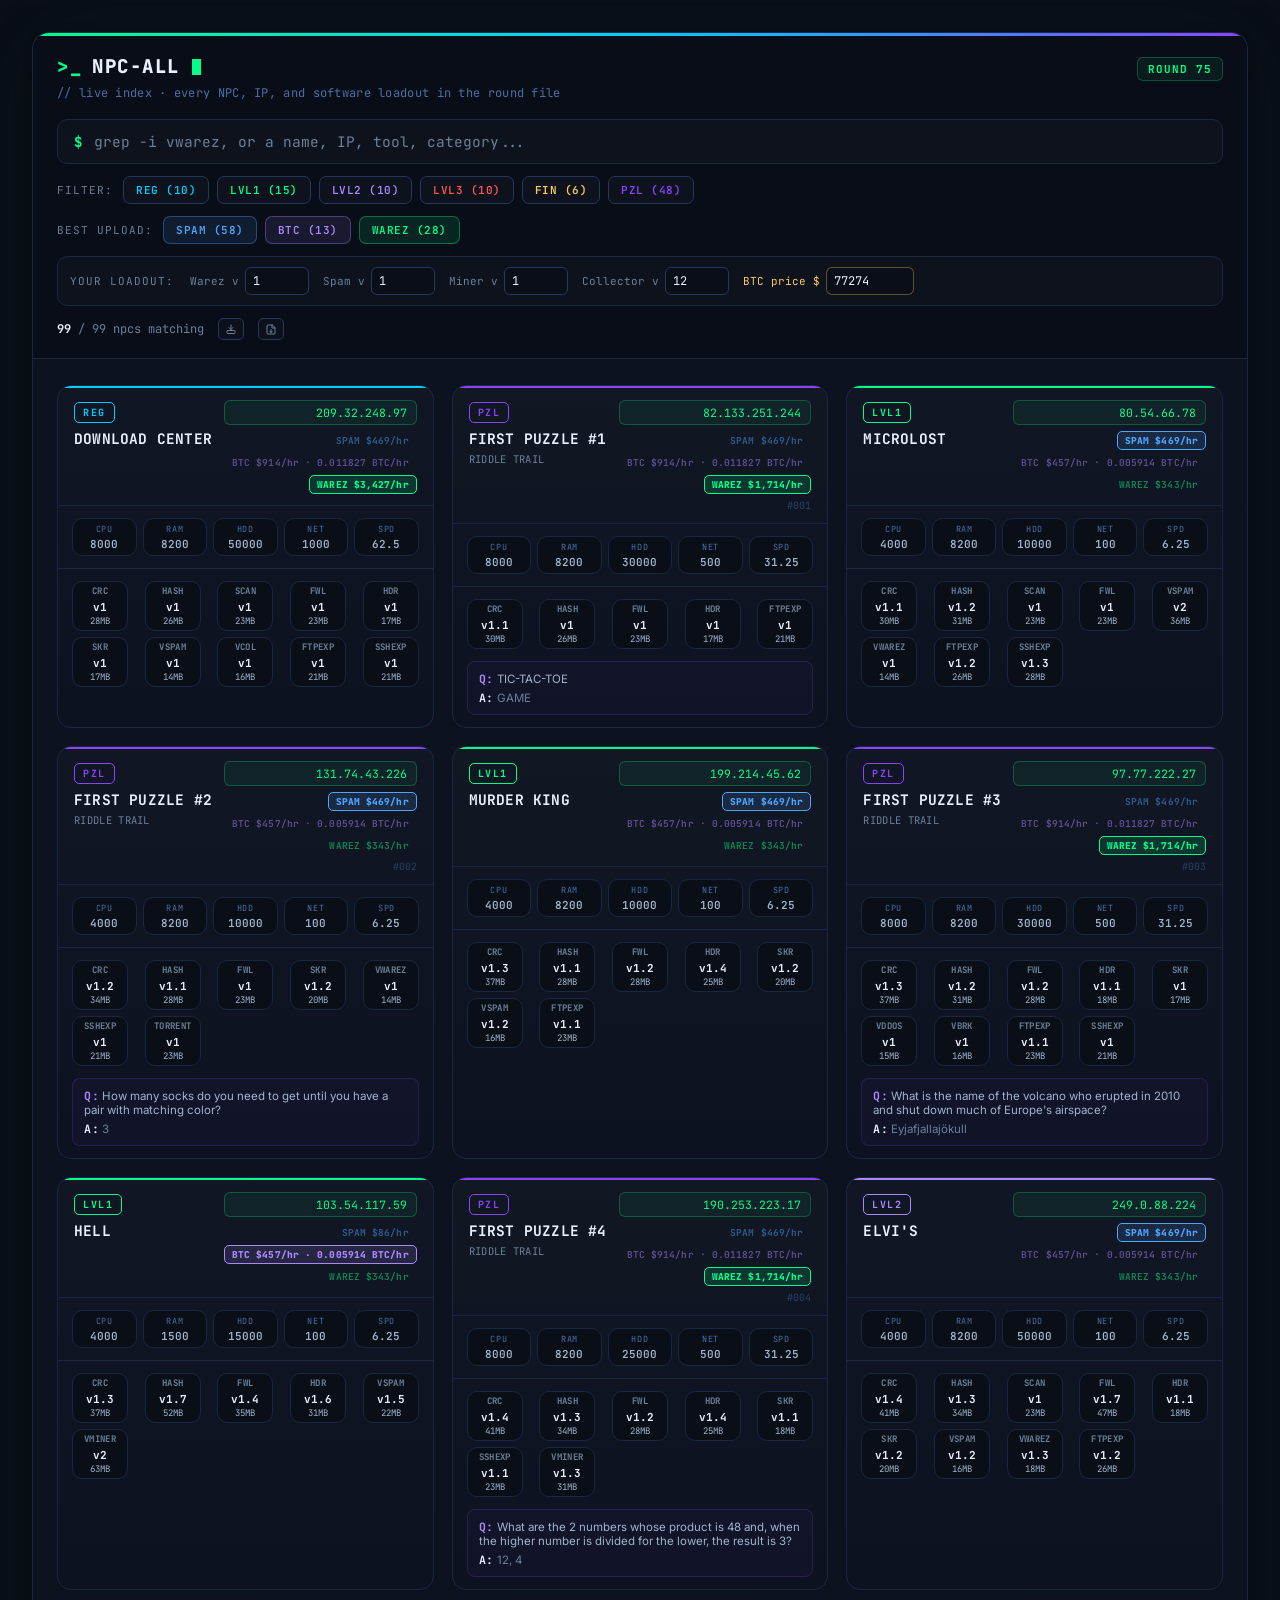
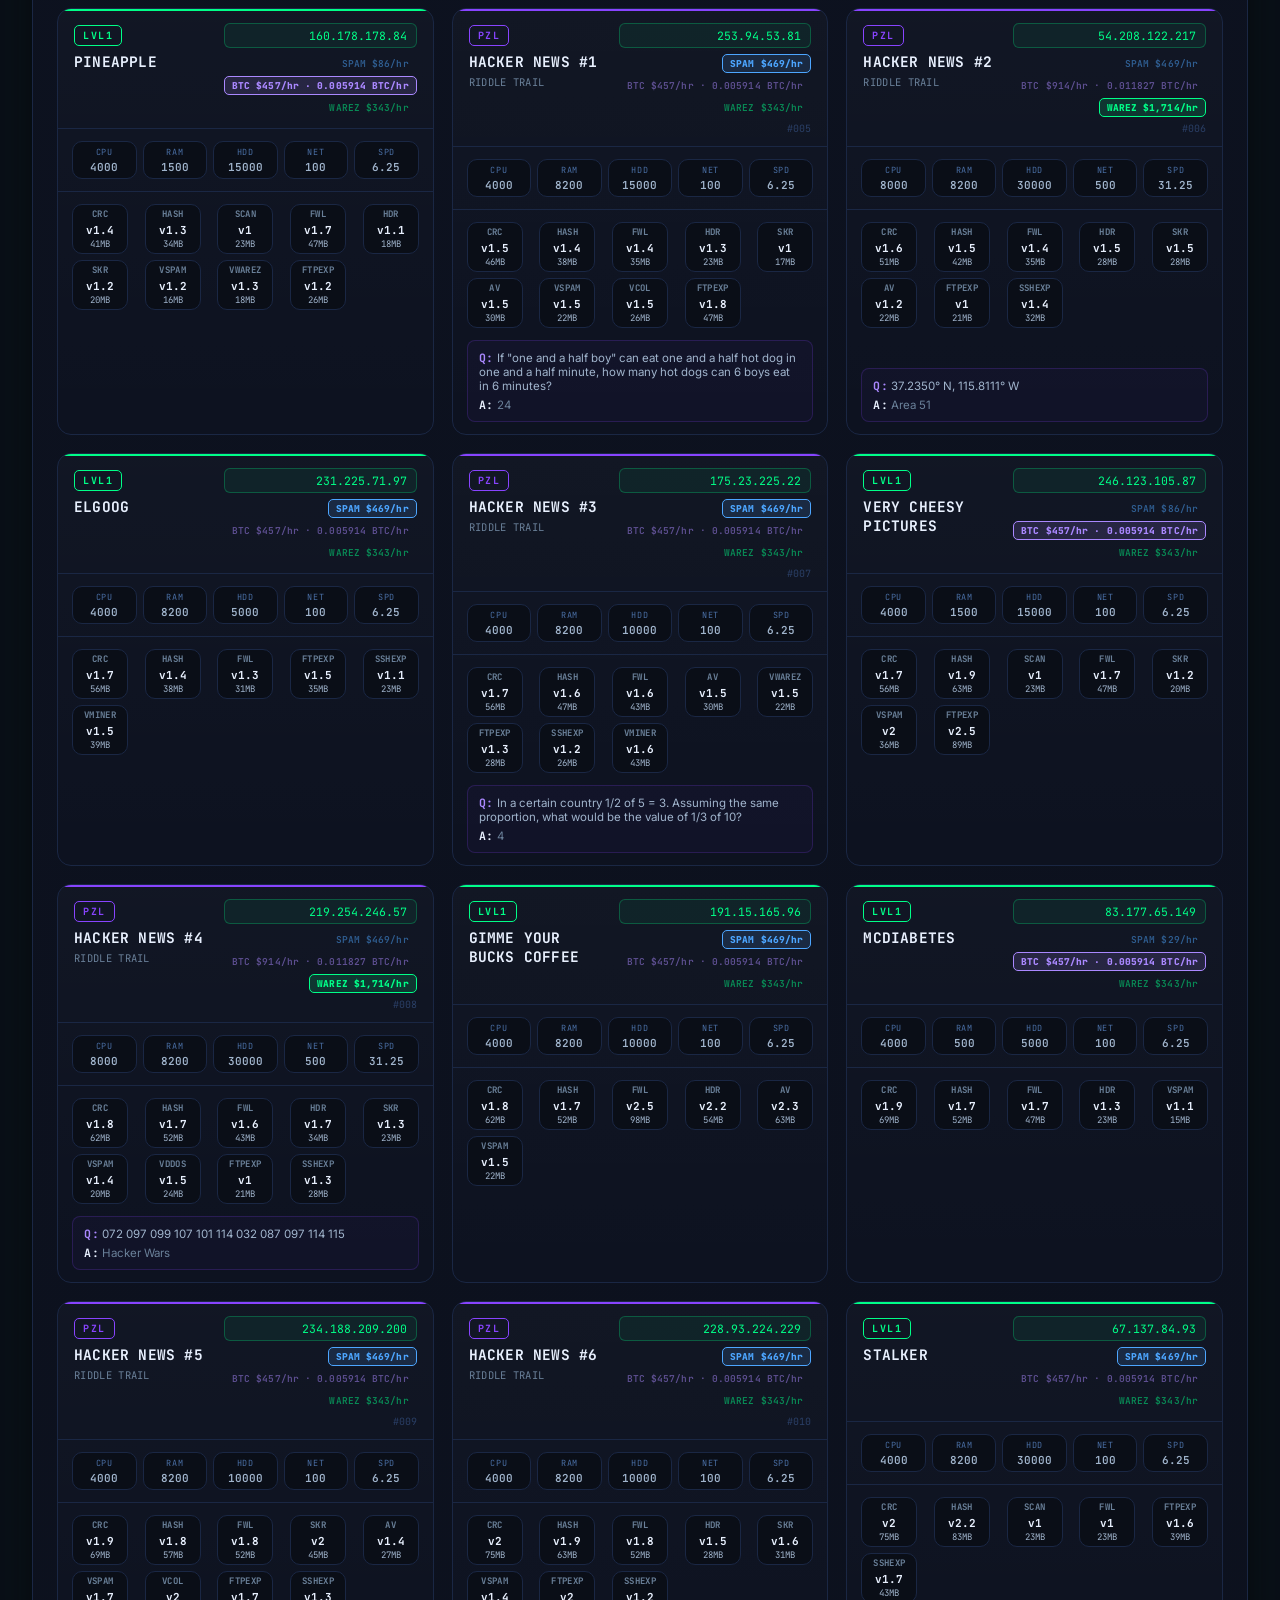
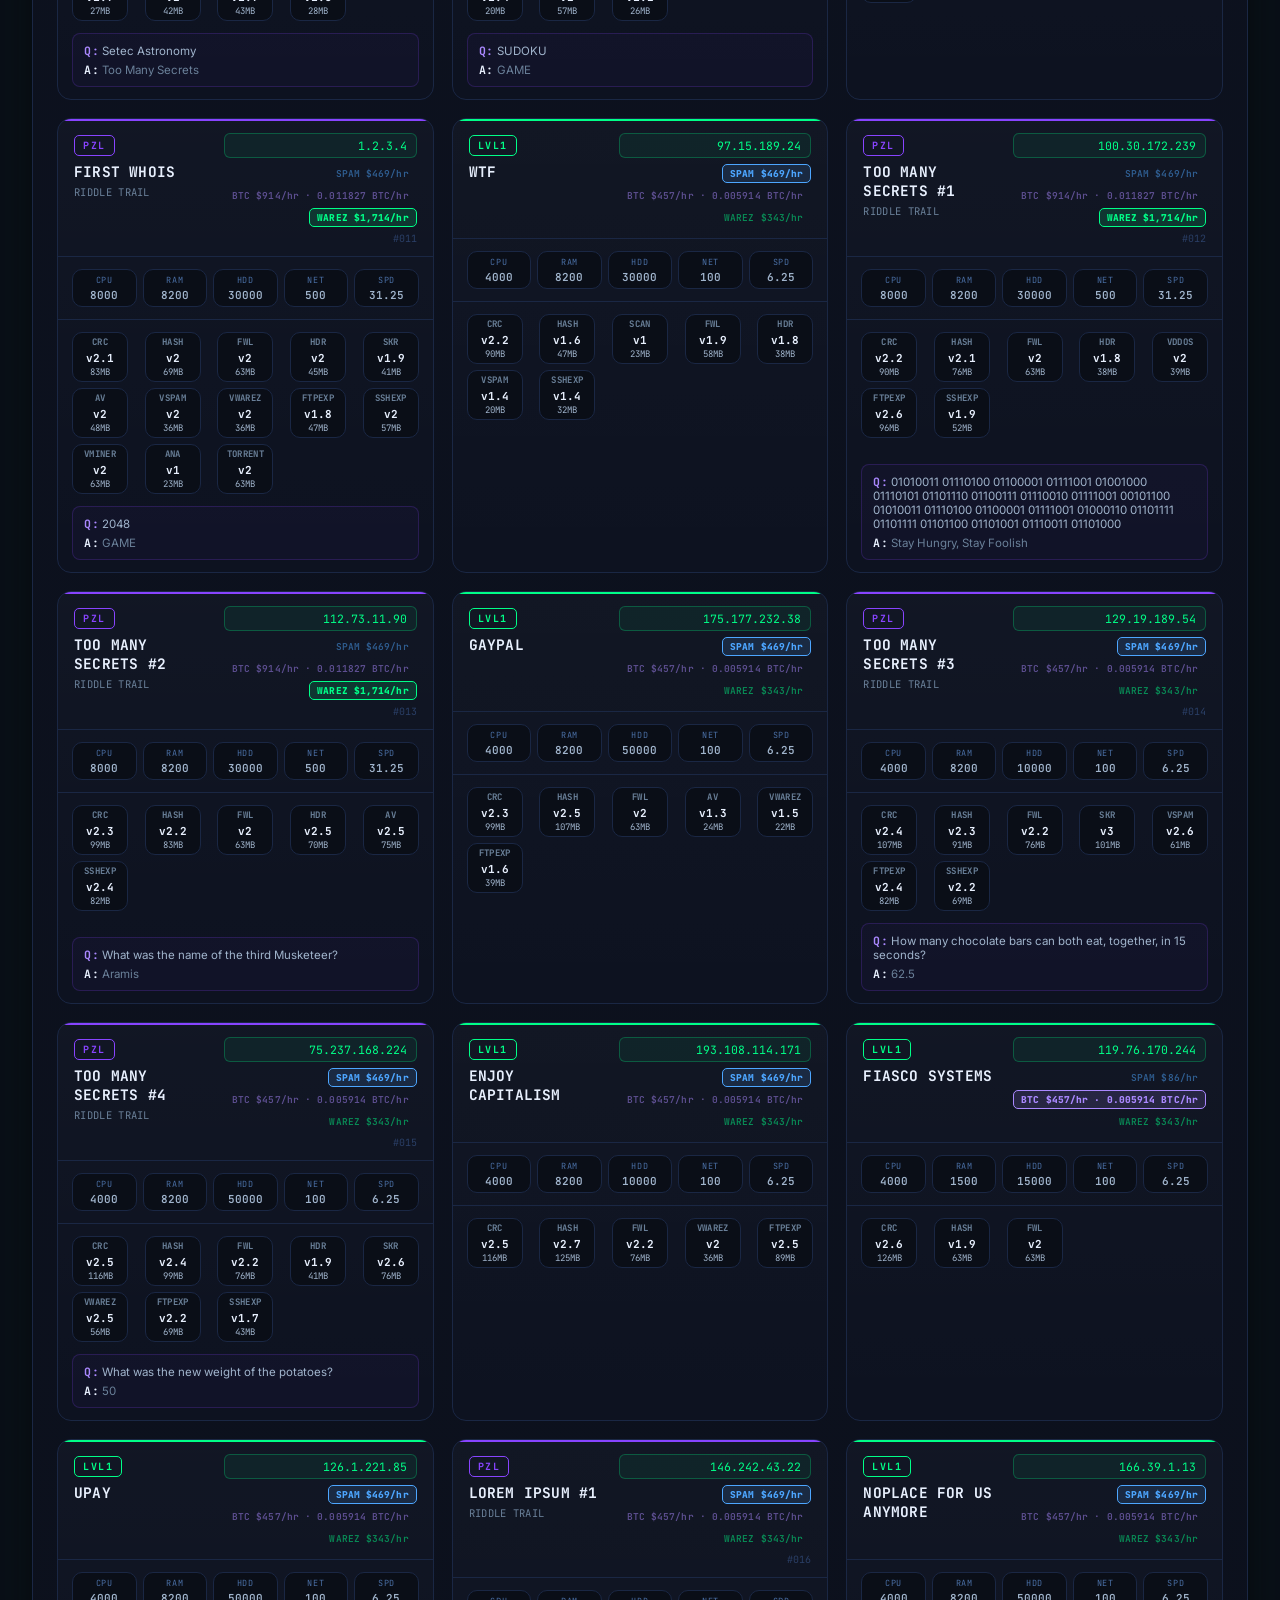
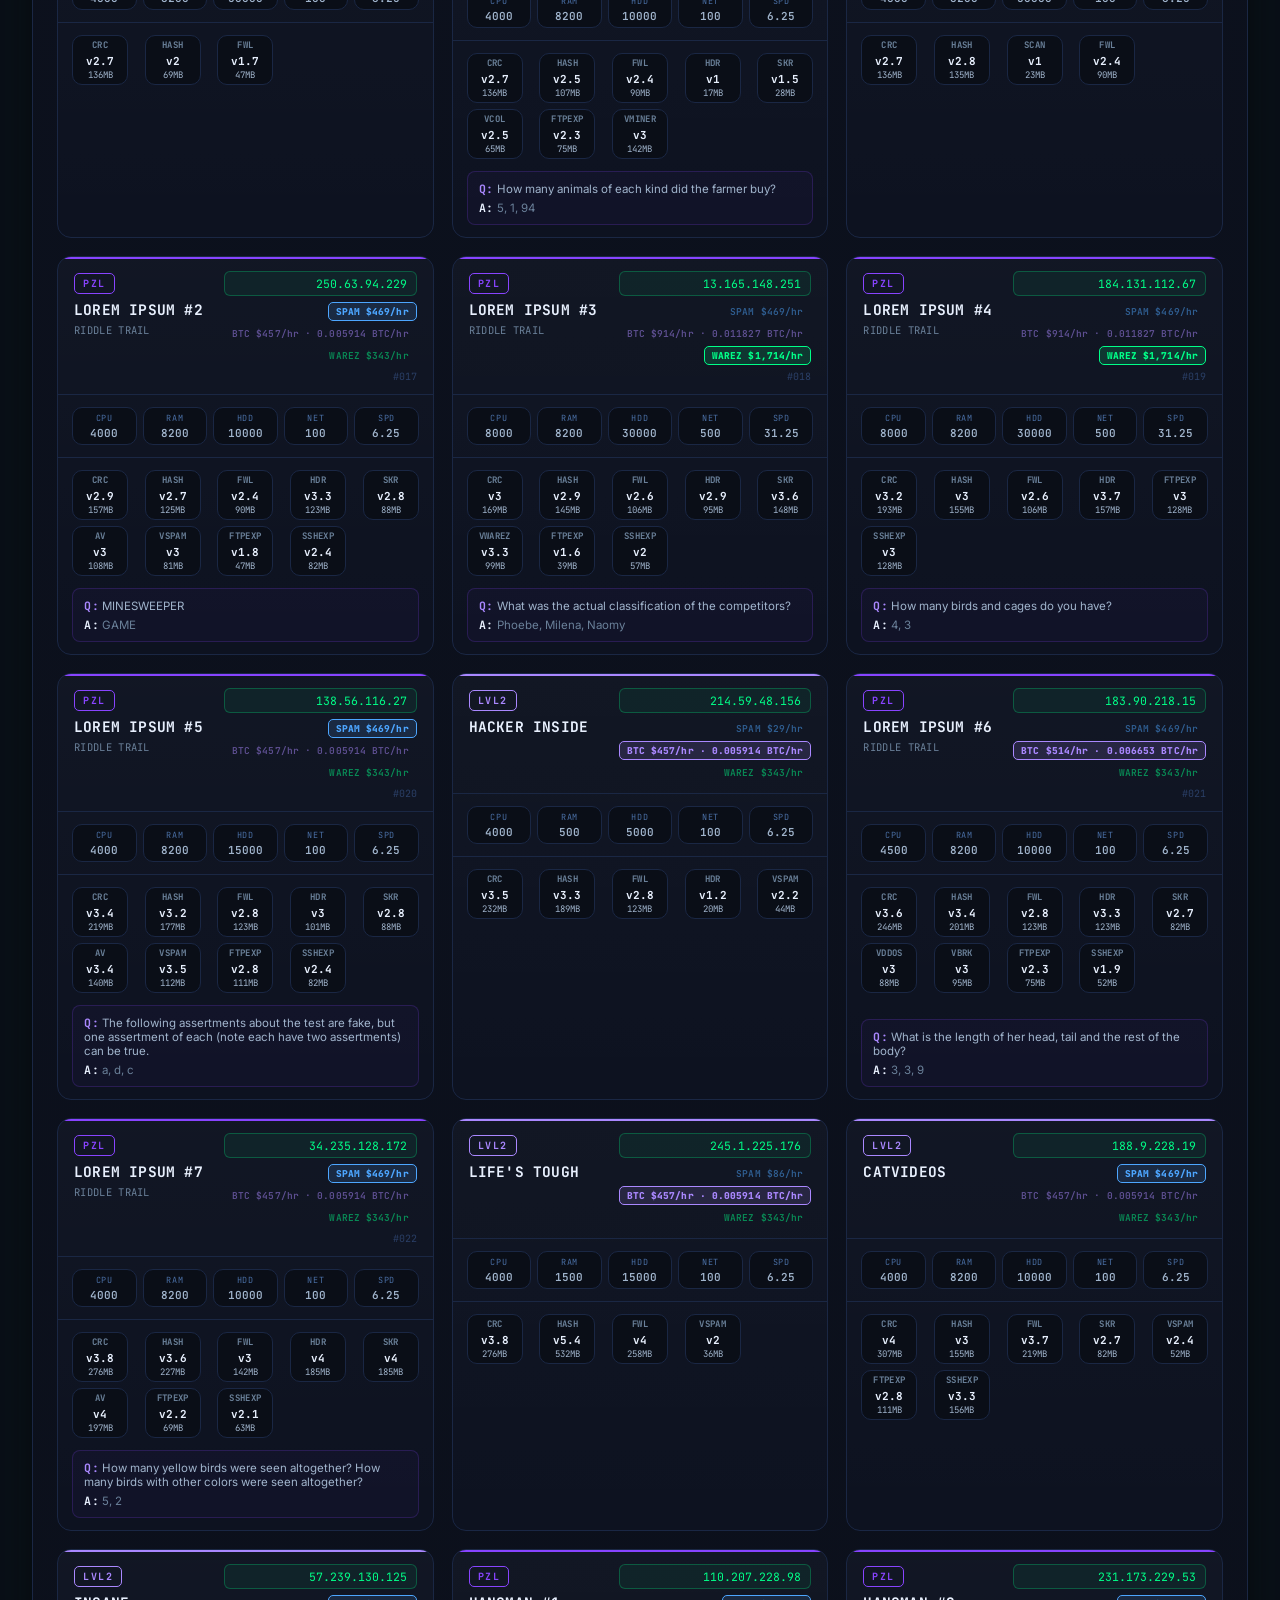
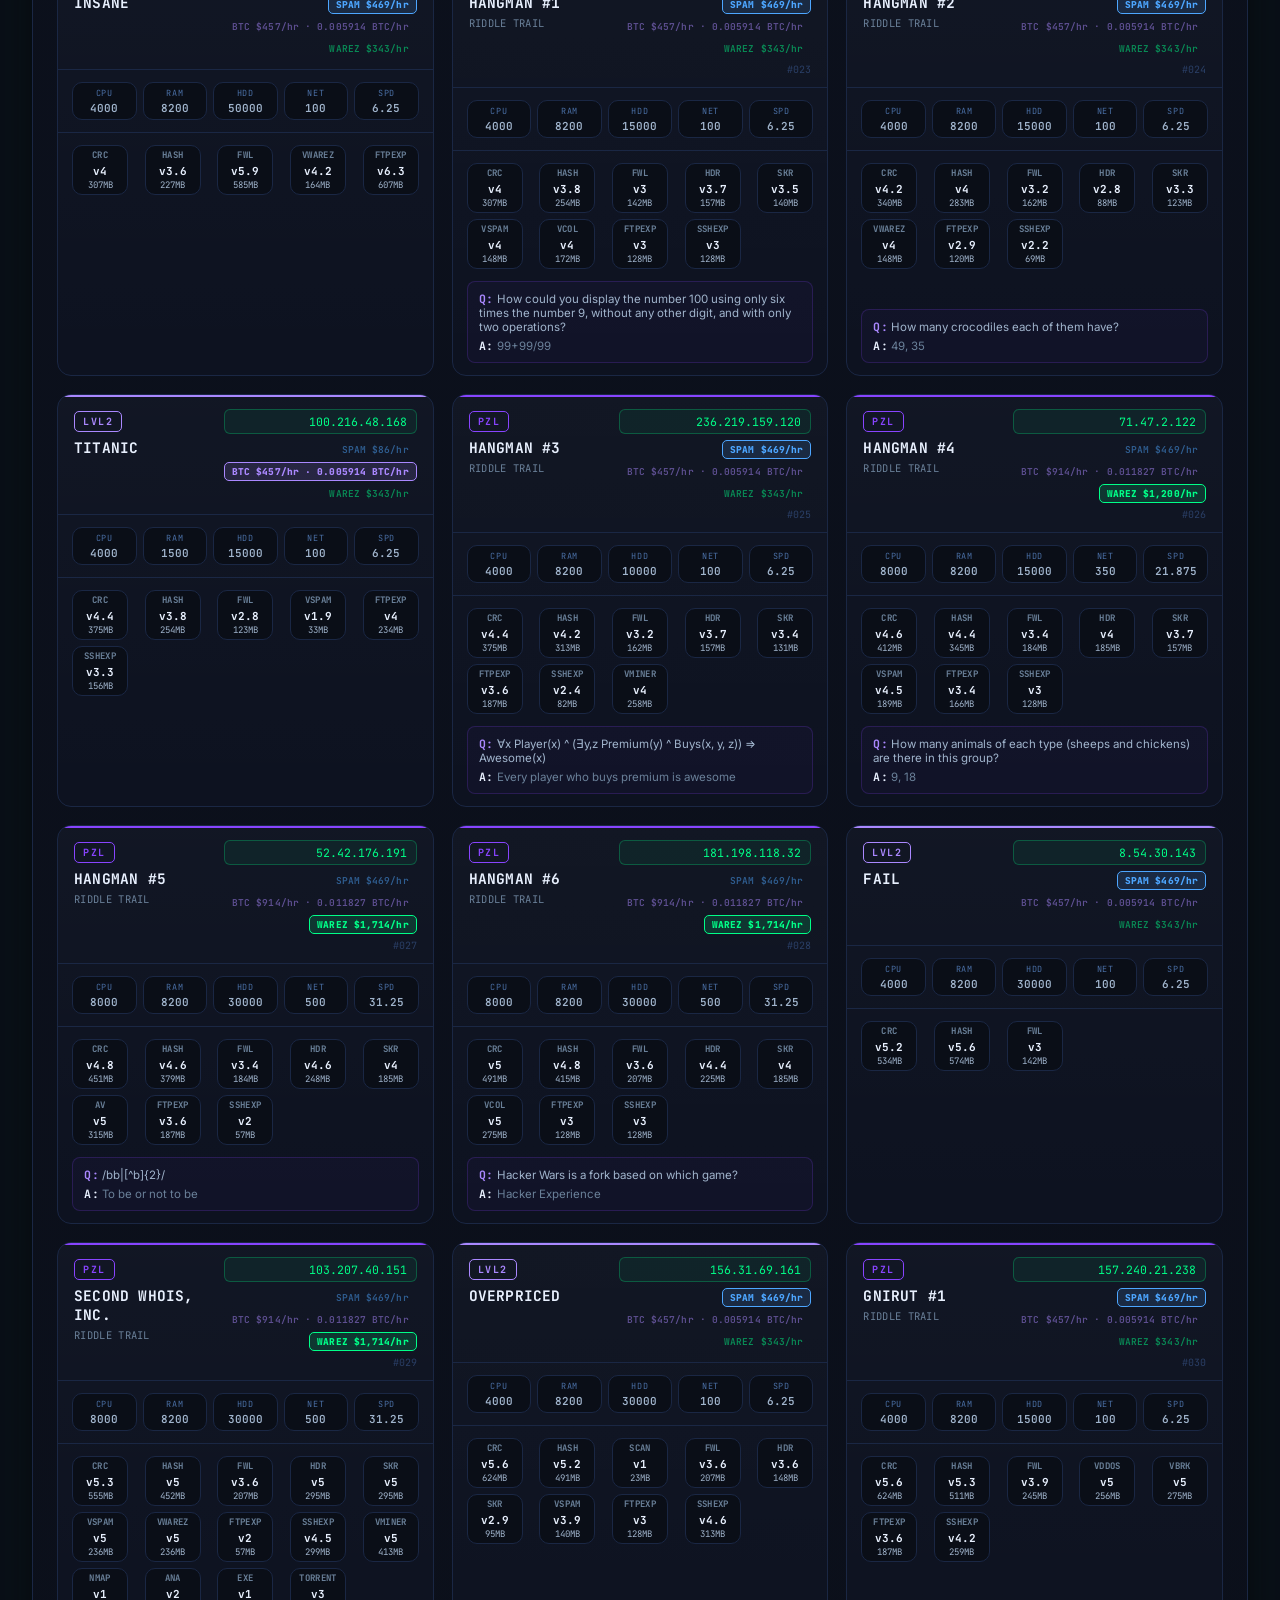
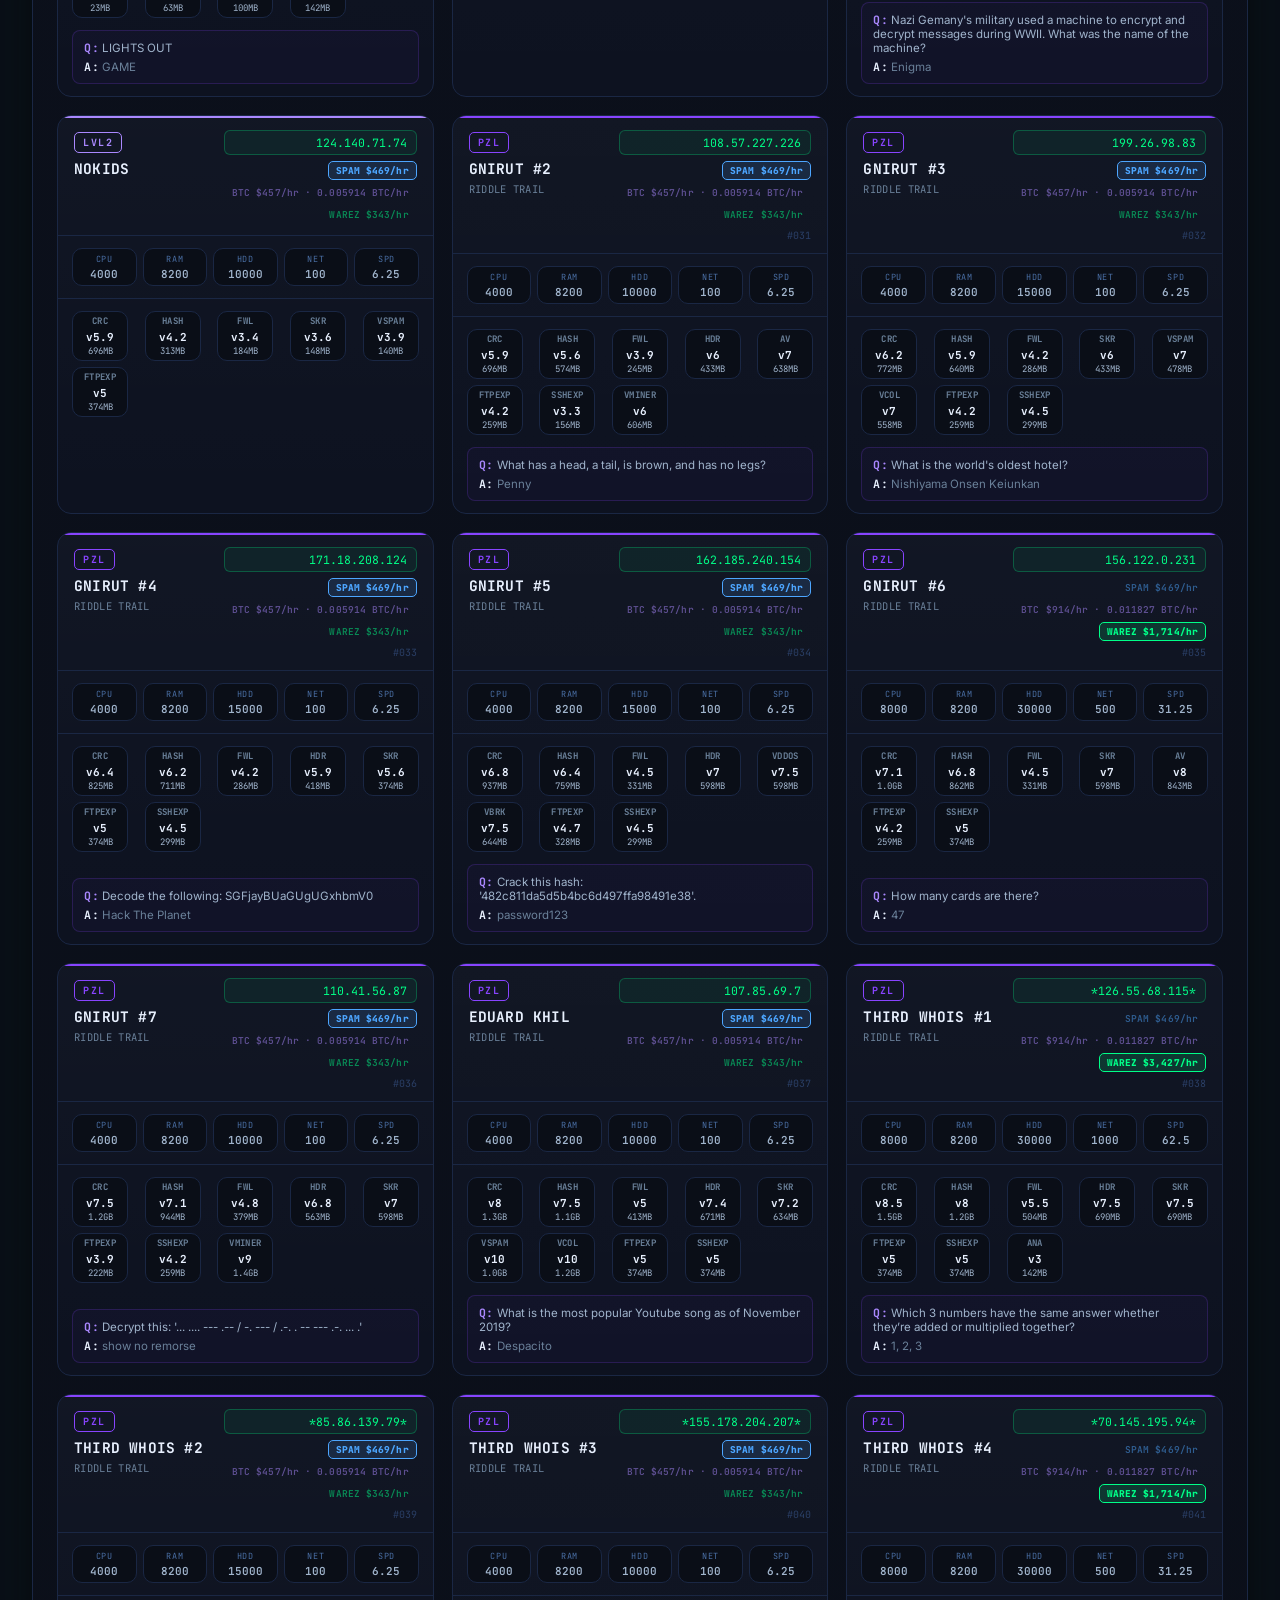
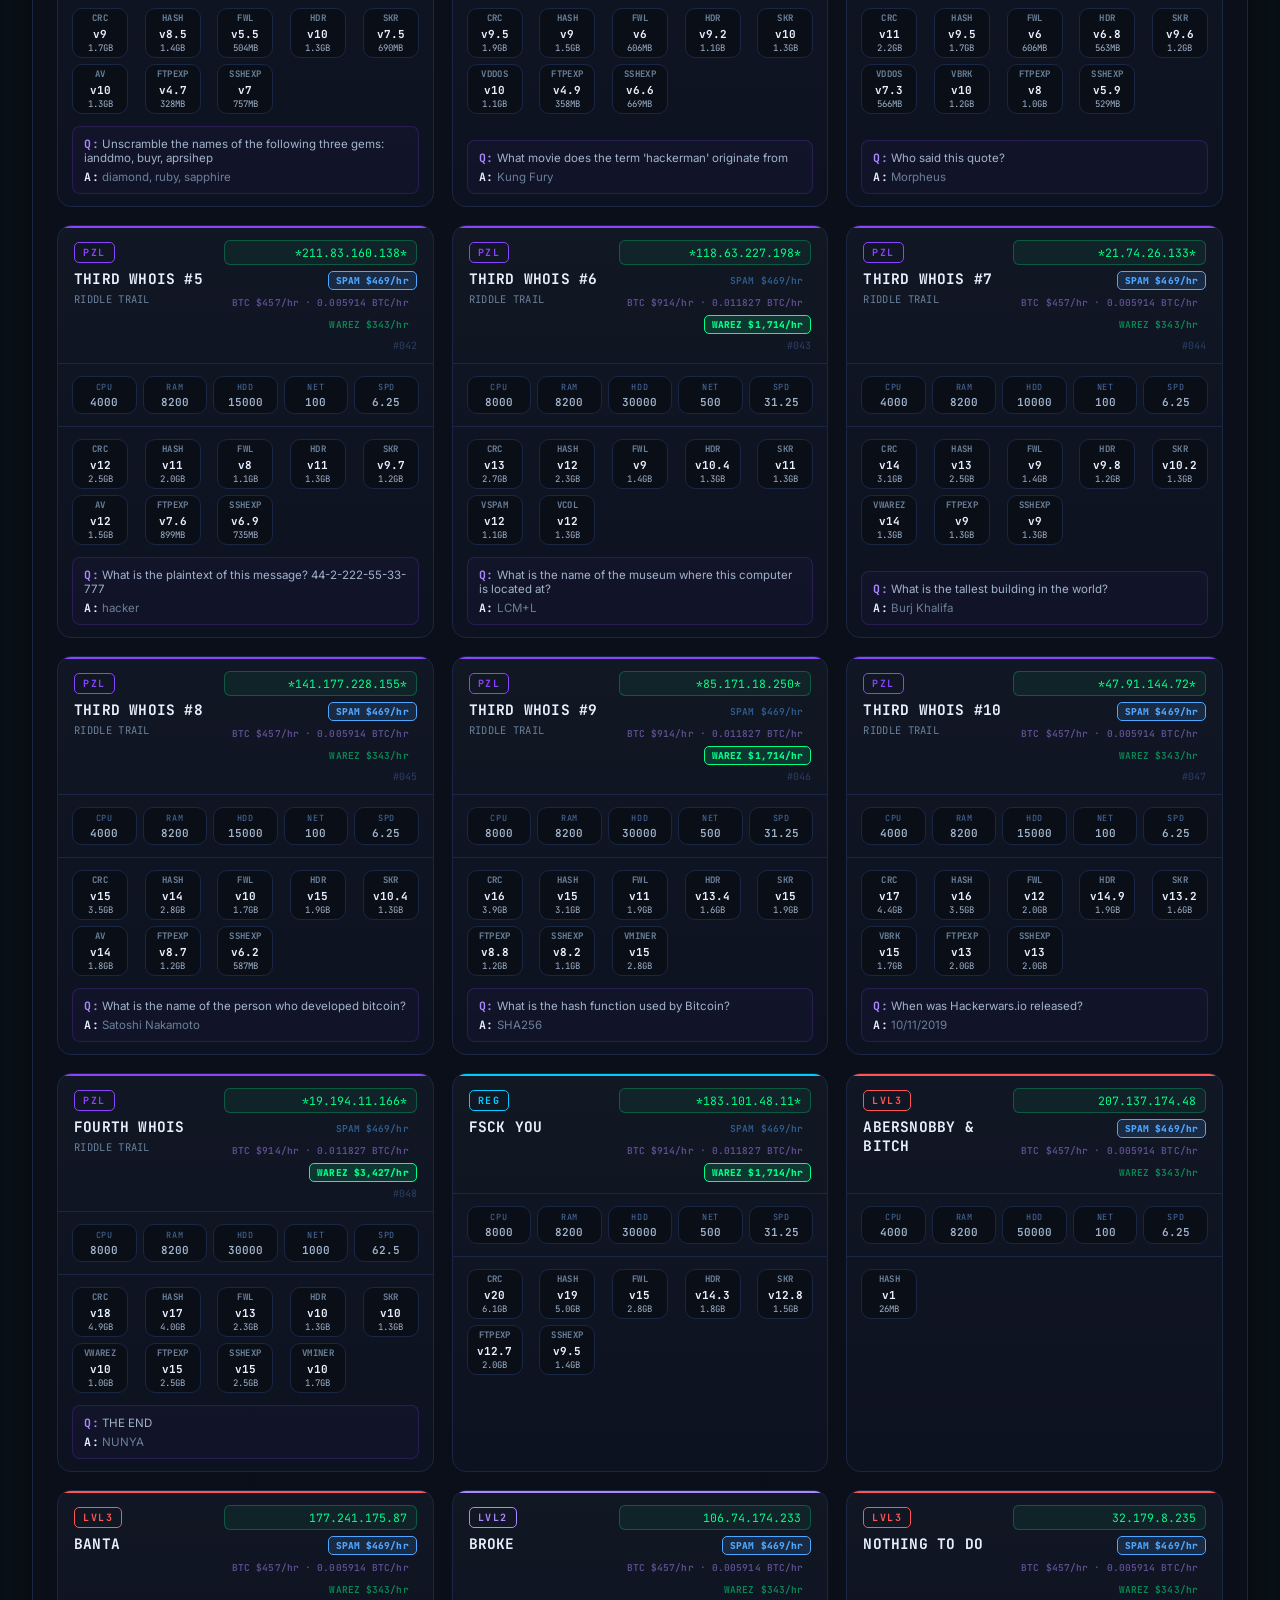
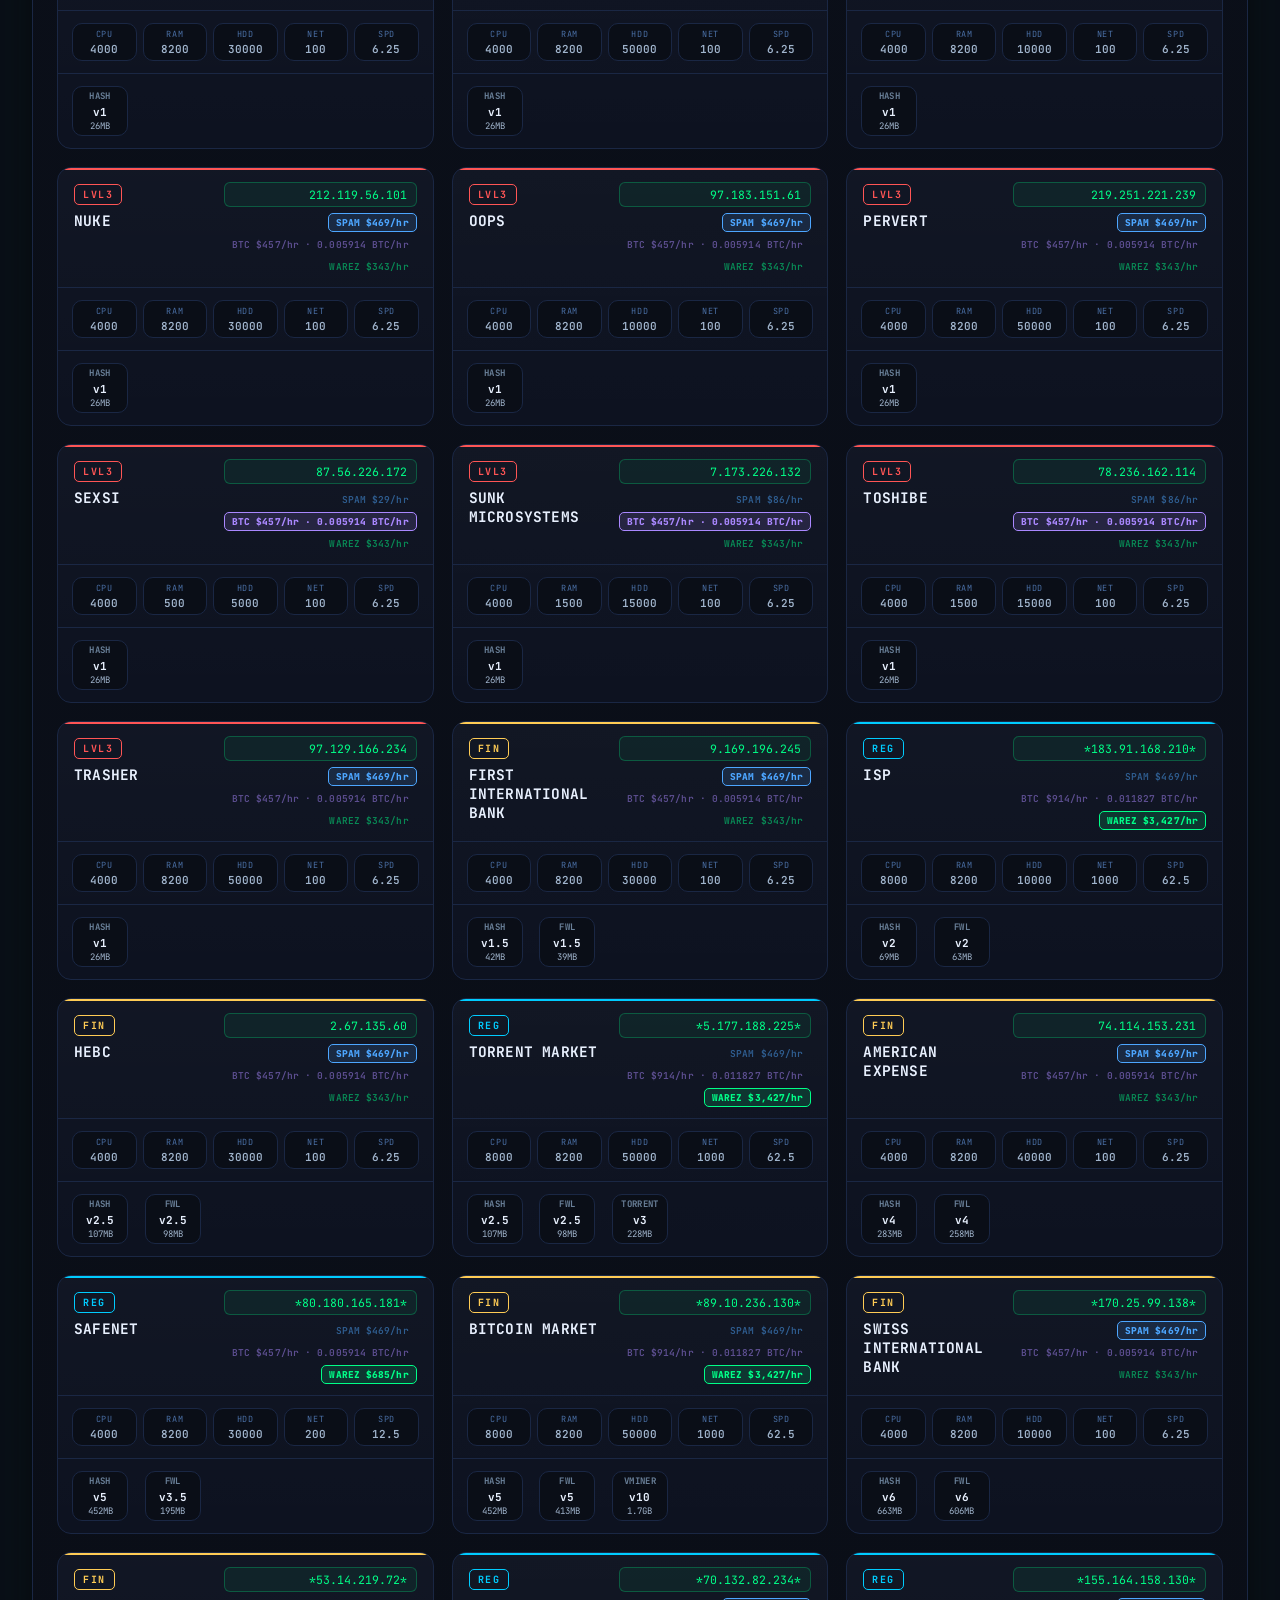
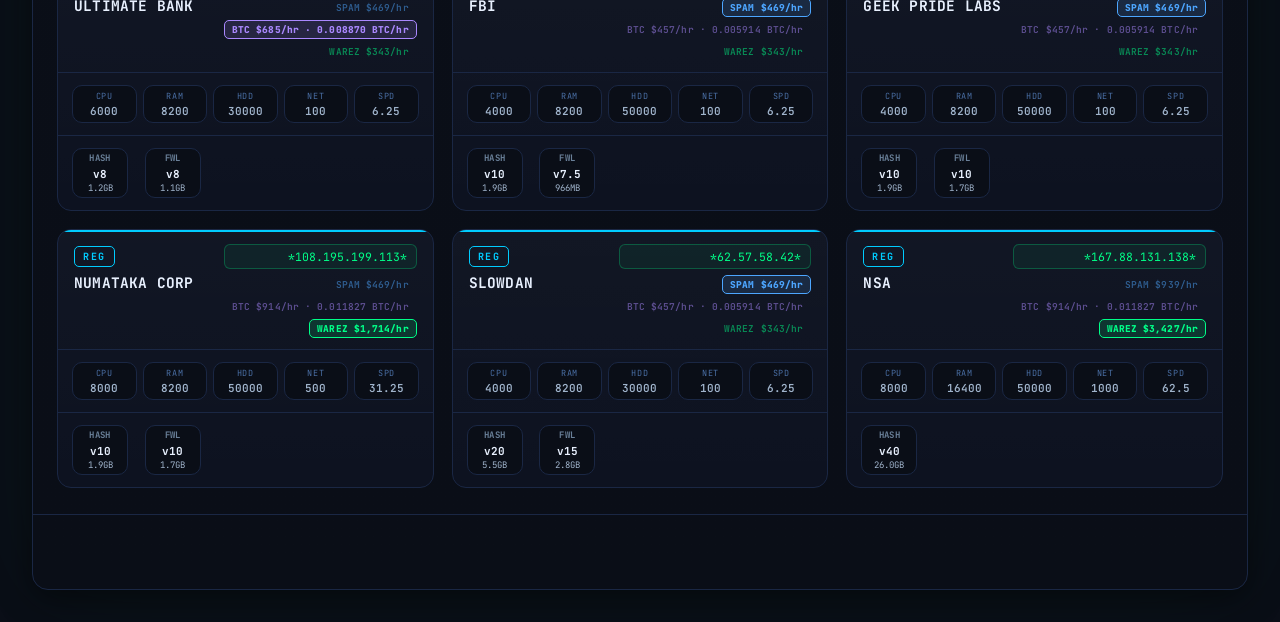
==== commit 2f6aa042: "NPC Round 75: Download Center IP Co-Authored-By: Claude Sonnet 5.5 <noreply@anthropic.com>" ====
--- a/npc-Round-75.html
+++ b/npc-Round-75.html
@@ -384,7 +384,7 @@
 </div>
 
 <script>
-const RECORDS = [{"cat":"REGULAR NPC","ip":"*69.241.189.106*","name":"DOWNLOAD CENTER","note":"","num":"","cpu":8000,"ram":8200,"hdd":50000,"net":1000,"speed1":62.5,"speed2":125,"soft":{"CRC":{"version":1,"size":28},"HASH":{"version":1,"size":26},"SCAN":{"version":1,"size":23},"FWL":{"version":1,"size":23},"HDR":{"version":1,"size":17},"SKR":{"version":1,"size":17},"VSPAM":{"version":1,"size":14},"VCOL":{"version":1,"size":16},"FTPEXP":{"version":1,"size":21},"SSHEXP":{"version":1,"size":21}},"q":"","a":""},{"cat":"RIDDLE TRAIL NPC","ip":"82.133.251.244","name":"FIRST PUZZLE #1","note":"RIDDLE TRAIL","num":"001","cpu":8000,"ram":8200,"hdd":30000,"net":500,"speed1":31.25,"speed2":62.5,"soft":{"CRC":{"version":1.1,"size":30},"HASH":{"version":1,"size":26},"FWL":{"version":1,"size":23},"HDR":{"version":1,"size":17},"FTPEXP":{"version":1,"size":21}},"q":"TIC-TAC-TOE","a":"GAME"},{"cat":"LEVEL 3 MISSION NPC","ip":"207.137.174.48","name":"ABERSNOBBY & BITCH","note":"","num":"","cpu":4000,"ram":8200,"hdd":50000,"net":100,"speed1":6.25,"speed2":12.5,"soft":{"HASH":{"version":1,"size":26}},"q":"","a":""},{"cat":"LEVEL 3 MISSION NPC","ip":"177.241.175.87","name":"BANTA","note":"","num":"","cpu":4000,"ram":8200,"hdd":30000,"net":100,"speed1":6.25,"speed2":12.5,"soft":{"HASH":{"version":1,"size":26}},"q":"","a":""},{"cat":"LEVEL 2 MISSION NPC","ip":"106.74.174.233","name":"BROKE","note":"","num":"","cpu":4000,"ram":8200,"hdd":50000,"net":100,"speed1":6.25,"speed2":12.5,"soft":{"HASH":{"version":1,"size":26}},"q":"","a":""},{"cat":"LEVEL 3 MISSION NPC","ip":"32.179.8.235","name":"NOTHING TO DO","note":"","num":"","cpu":4000,"ram":8200,"hdd":10000,"net":100,"speed1":6.25,"speed2":12.5,"soft":{"HASH":{"version":1,"size":26}},"q":"","a":""},{"cat":"LEVEL 3 MISSION NPC","ip":"212.119.56.101","name":"NUKE","note":"","num":"","cpu":4000,"ram":8200,"hdd":30000,"net":100,"speed1":6.25,"speed2":12.5,"soft":{"HASH":{"version":1,"size":26}},"q":"","a":""},{"cat":"LEVEL 3 MISSION NPC","ip":"97.183.151.61","name":"OOPS","note":"","num":"","cpu":4000,"ram":8200,"hdd":10000,"net":100,"speed1":6.25,"speed2":12.5,"soft":{"HASH":{"version":1,"size":26}},"q":"","a":""},{"cat":"LEVEL 3 MISSION NPC","ip":"219.251.221.239","name":"PERVERT","note":"","num":"","cpu":4000,"ram":8200,"hdd":50000,"net":100,"speed1":6.25,"speed2":12.5,"soft":{"HASH":{"version":1,"size":26}},"q":"","a":""},{"cat":"LEVEL 3 MISSION NPC","ip":"87.56.226.172","name":"SEXSI","note":"","num":"","cpu":4000,"ram":500,"hdd":5000,"net":100,"speed1":6.25,"speed2":12.5,"soft":{"HASH":{"version":1,"size":26}},"q":"","a":""},{"cat":"LEVEL 3 MISSION NPC","ip":"7.173.226.132","name":"SUNK MICROSYSTEMS","note":"","num":"","cpu":4000,"ram":1500,"hdd":15000,"net":100,"speed1":6.25,"speed2":12.5,"soft":{"HASH":{"version":1,"size":26}},"q":"","a":""},{"cat":"LEVEL 3 MISSION NPC","ip":"78.236.162.114","name":"TOSHIBE","note":"","num":"","cpu":4000,"ram":1500,"hdd":15000,"net":100,"speed1":6.25,"speed2":12.5,"soft":{"HASH":{"version":1,"size":26}},"q":"","a":""},{"cat":"LEVEL 3 MISSION NPC","ip":"97.129.166.234","name":"TRASHER","note":"","num":"","cpu":4000,"ram":8200,"hdd":50000,"net":100,"speed1":6.25,"speed2":12.5,"soft":{"HASH":{"version":1,"size":26}},"q":"","a":""},{"cat":"RIDDLE TRAIL NPC","ip":"131.74.43.226","name":"FIRST PUZZLE #2","note":"RIDDLE TRAIL","num":"002","cpu":4000,"ram":8200,"hdd":10000,"net":100,"speed1":6.25,"speed2":12.5,"soft":{"CRC":{"version":1.2,"size":34},"HASH":{"version":1.1,"size":28},"FWL":{"version":1,"size":23},"SKR":{"version":1.2,"size":20},"VWAREZ":{"version":1,"size":14},"SSHEXP":{"version":1,"size":21},"TORRENT":{"version":1,"size":23}},"q":"How many socks do you need to get until you have a pair with matching color?","a":3.0},{"cat":"LEVEL 1 MISSION NPC","ip":"80.54.66.78","name":"MICROLOST","note":"","num":"","cpu":4000,"ram":8200,"hdd":10000,"net":100,"speed1":6.25,"speed2":12.5,"soft":{"CRC":{"version":1.1,"size":30},"HASH":{"version":1.2,"size":31},"SCAN":{"version":1,"size":23},"FWL":{"version":1,"size":23},"VSPAM":{"version":2,"size":36},"VWAREZ":{"version":1,"size":14},"FTPEXP":{"version":1.2,"size":26},"SSHEXP":{"version":1.3,"size":28}},"q":"","a":""},{"cat":"LEVEL 1 MISSION NPC","ip":"199.214.45.62","name":"MURDER KING","note":"","num":"","cpu":4000,"ram":8200,"hdd":10000,"net":100,"speed1":6.25,"speed2":12.5,"soft":{"CRC":{"version":1.3,"size":37},"HASH":{"version":1.1,"size":28},"FWL":{"version":1.2,"size":28},"HDR":{"version":1.4,"size":25},"SKR":{"version":1.2,"size":20},"VSPAM":{"version":1.2,"size":16},"FTPEXP":{"version":1.1,"size":23}},"q":"","a":""},{"cat":"RIDDLE TRAIL NPC","ip":"97.77.222.27","name":"FIRST PUZZLE #3","note":"RIDDLE TRAIL","num":"003","cpu":8000,"ram":8200,"hdd":30000,"net":500,"speed1":31.25,"speed2":62.5,"soft":{"CRC":{"version":1.3,"size":37},"HASH":{"version":1.2,"size":31},"FWL":{"version":1.2,"size":28},"HDR":{"version":1.1,"size":18},"SKR":{"version":1,"size":17},"VDDOS":{"version":1,"size":15},"VBRK":{"version":1,"size":16},"FTPEXP":{"version":1.1,"size":23},"SSHEXP":{"version":1,"size":21}},"q":"What is the name of the volcano who erupted in 2010 and shut down much of Europe's airspace?","a":"Eyjafjallajökull"},{"cat":"RIDDLE TRAIL NPC","ip":"190.253.223.17","name":"FIRST PUZZLE #4","note":"RIDDLE TRAIL","num":"004","cpu":8000,"ram":8200,"hdd":25000,"net":500,"speed1":31.25,"speed2":62.5,"soft":{"CRC":{"version":1.4,"size":41},"HASH":{"version":1.3,"size":34},"FWL":{"version":1.2,"size":28},"HDR":{"version":1.4,"size":25},"SKR":{"version":1.1,"size":18},"SSHEXP":{"version":1.1,"size":23},"VMINER":{"version":1.3,"size":31}},"q":"What are the 2 numbers whose product is 48 and, when the higher number is divided for the lower, the result is 3?","a":"12, 4"},{"cat":"LEVEL 2 MISSION NPC","ip":"249.0.88.224","name":"ELVI'S","note":"","num":"","cpu":4000,"ram":8200,"hdd":50000,"net":100,"speed1":6.25,"speed2":12.5,"soft":{"CRC":{"version":1.4,"size":41},"HASH":{"version":1.3,"size":34},"SCAN":{"version":1,"size":23},"FWL":{"version":1.7,"size":47},"HDR":{"version":1.1,"size":18},"SKR":{"version":1.2,"size":20},"VSPAM":{"version":1.2,"size":16},"VWAREZ":{"version":1.3,"size":18},"FTPEXP":{"version":1.2,"size":26}},"q":"","a":""},{"cat":"LEVEL 1 MISSION NPC","ip":"160.178.178.84","name":"PINEAPPLE","note":"","num":"","cpu":4000,"ram":1500,"hdd":15000,"net":100,"speed1":6.25,"speed2":12.5,"soft":{"CRC":{"version":1.4,"size":41},"HASH":{"version":1.3,"size":34},"SCAN":{"version":1,"size":23},"FWL":{"version":1.7,"size":47},"HDR":{"version":1.1,"size":18},"SKR":{"version":1.2,"size":20},"VSPAM":{"version":1.2,"size":16},"VWAREZ":{"version":1.3,"size":18},"FTPEXP":{"version":1.2,"size":26}},"q":"","a":""},{"cat":"LEVEL 1 MISSION NPC","ip":"231.225.71.97","name":"ELGOOG","note":"","num":"","cpu":4000,"ram":8200,"hdd":5000,"net":100,"speed1":6.25,"speed2":12.5,"soft":{"CRC":{"version":1.7,"size":56},"HASH":{"version":1.4,"size":38},"FWL":{"version":1.3,"size":31},"FTPEXP":{"version":1.5,"size":35},"SSHEXP":{"version":1.1,"size":23},"VMINER":{"version":1.5,"size":39}},"q":"","a":""},{"cat":"RIDDLE TRAIL NPC","ip":"253.94.53.81","name":"HACKER NEWS #1","note":"RIDDLE TRAIL","num":"005","cpu":4000,"ram":8200,"hdd":15000,"net":100,"speed1":6.25,"speed2":12.5,"soft":{"CRC":{"version":1.5,"size":46},"HASH":{"version":1.4,"size":38},"FWL":{"version":1.4,"size":35},"HDR":{"version":1.3,"size":23},"SKR":{"version":1,"size":17},"AV":{"version":1.5,"size":30},"VSPAM":{"version":1.5,"size":22},"VCOL":{"version":1.5,"size":26},"FTPEXP":{"version":1.8,"size":47}},"q":"If \"one and a half boy\" can eat one and a half hot dog in one and a half minute, how many hot dogs can 6 boys eat in 6 minutes?","a":24.0},{"cat":"RIDDLE TRAIL NPC","ip":"54.208.122.217","name":"HACKER NEWS #2","note":"RIDDLE TRAIL","num":"006","cpu":8000,"ram":8200,"hdd":30000,"net":500,"speed1":31.25,"speed2":62.5,"soft":{"CRC":{"version":1.6,"size":51},"HASH":{"version":1.5,"size":42},"FWL":{"version":1.4,"size":35},"HDR":{"version":1.5,"size":28},"SKR":{"version":1.5,"size":28},"AV":{"version":1.2,"size":22},"FTPEXP":{"version":1,"size":21},"SSHEXP":{"version":1.4,"size":32}},"q":"37.2350° N, 115.8111° W","a":"Area 51"},{"cat":"FINANCIAL NPC","ip":"9.169.196.245","name":"FIRST INTERNATIONAL BANK","note":"","num":"","cpu":4000,"ram":8200,"hdd":30000,"net":100,"speed1":6.25,"speed2":12.5,"soft":{"HASH":{"version":1.5,"size":42},"FWL":{"version":1.5,"size":39}},"q":"","a":""},{"cat":"RIDDLE TRAIL NPC","ip":"175.23.225.22","name":"HACKER NEWS #3","note":"RIDDLE TRAIL","num":"007","cpu":4000,"ram":8200,"hdd":10000,"net":100,"speed1":6.25,"speed2":12.5,"soft":{"CRC":{"version":1.7,"size":56},"HASH":{"version":1.6,"size":47},"FWL":{"version":1.6,"size":43},"AV":{"version":1.5,"size":30},"VWAREZ":{"version":1.5,"size":22},"FTPEXP":{"version":1.3,"size":28},"SSHEXP":{"version":1.2,"size":26},"VMINER":{"version":1.6,"size":43}},"q":"In a certain country 1/2 of 5 = 3. Assuming the same proportion, what would be the value of 1/3 of 10?","a":4.0},{"cat":"LEVEL 1 MISSION NPC","ip":"97.15.189.24","name":"WTF","note":"","num":"","cpu":4000,"ram":8200,"hdd":30000,"net":100,"speed1":6.25,"speed2":12.5,"soft":{"CRC":{"version":2.2,"size":90},"HASH":{"version":1.6,"size":47},"SCAN":{"version":1,"size":23},"FWL":{"version":1.9,"size":58},"HDR":{"version":1.8,"size":38},"VSPAM":{"version":1.4,"size":20},"SSHEXP":{"version":1.4,"size":32}},"q":"","a":""},{"cat":"LEVEL 1 MISSION NPC","ip":"103.54.117.59","name":"HELL","note":"","num":"","cpu":4000,"ram":1500,"hdd":15000,"net":100,"speed1":6.25,"speed2":12.5,"soft":{"CRC":{"version":1.3,"size":37},"HASH":{"version":1.7,"size":52},"FWL":{"version":1.4,"size":35},"HDR":{"version":1.6,"size":31},"VSPAM":{"version":1.5,"size":22},"VMINER":{"version":2,"size":63}},"q":"","a":""},{"cat":"RIDDLE TRAIL NPC","ip":"219.254.246.57","name":"HACKER NEWS #4","note":"RIDDLE TRAIL","num":"008","cpu":8000,"ram":8200,"hdd":30000,"net":500,"speed1":31.25,"speed2":62.5,"soft":{"CRC":{"version":1.8,"size":62},"HASH":{"version":1.7,"size":52},"FWL":{"version":1.6,"size":43},"HDR":{"version":1.7,"size":34},"SKR":{"version":1.3,"size":23},"VSPAM":{"version":1.4,"size":20},"VDDOS":{"version":1.5,"size":24},"FTPEXP":{"version":1,"size":21},"SSHEXP":{"version":1.3,"size":28}},"q":"072 097 099 107 101 114 032 087 097 114 115 ","a":"Hacker Wars"},{"cat":"LEVEL 1 MISSION NPC","ip":"83.177.65.149","name":"MCDIABETES","note":"","num":"","cpu":4000,"ram":500,"hdd":5000,"net":100,"speed1":6.25,"speed2":12.5,"soft":{"CRC":{"version":1.9,"size":69},"HASH":{"version":1.7,"size":52},"FWL":{"version":1.7,"size":47},"HDR":{"version":1.3,"size":23},"VSPAM":{"version":1.1,"size":15}},"q":"","a":""},{"cat":"LEVEL 1 MISSION NPC","ip":"191.15.165.96","name":"GIMME YOUR BUCKS COFFEE","note":"","num":"","cpu":4000,"ram":8200,"hdd":10000,"net":100,"speed1":6.25,"speed2":12.5,"soft":{"CRC":{"version":1.8,"size":62},"HASH":{"version":1.7,"size":52},"FWL":{"version":2.5,"size":98},"HDR":{"version":2.2,"size":54},"AV":{"version":2.3,"size":63},"VSPAM":{"version":1.5,"size":22}},"q":"","a":""},{"cat":"RIDDLE TRAIL NPC","ip":"234.188.209.200","name":"HACKER NEWS #5","note":"RIDDLE TRAIL","num":"009","cpu":4000,"ram":8200,"hdd":10000,"net":100,"speed1":6.25,"speed2":12.5,"soft":{"CRC":{"version":1.9,"size":69},"HASH":{"version":1.8,"size":57},"FWL":{"version":1.8,"size":52},"SKR":{"version":2,"size":45},"AV":{"version":1.4,"size":27},"VSPAM":{"version":1.7,"size":27},"VCOL":{"version":2,"size":42},"FTPEXP":{"version":1.7,"size":43},"SSHEXP":{"version":1.3,"size":28}},"q":"Setec Astronomy","a":"Too Many Secrets"},{"cat":"LEVEL 1 MISSION NPC","ip":"246.123.105.87","name":"VERY CHEESY PICTURES","note":"","num":"","cpu":4000,"ram":1500,"hdd":15000,"net":100,"speed1":6.25,"speed2":12.5,"soft":{"CRC":{"version":1.7,"size":56},"HASH":{"version":1.9,"size":63},"SCAN":{"version":1,"size":23},"FWL":{"version":1.7,"size":47},"SKR":{"version":1.2,"size":20},"VSPAM":{"version":2,"size":36},"FTPEXP":{"version":2.5,"size":89}},"q":"","a":""},{"cat":"RIDDLE TRAIL NPC","ip":"228.93.224.229","name":"HACKER NEWS #6","note":"RIDDLE TRAIL","num":"010","cpu":4000,"ram":8200,"hdd":10000,"net":100,"speed1":6.25,"speed2":12.5,"soft":{"CRC":{"version":2,"size":75},"HASH":{"version":1.9,"size":63},"FWL":{"version":1.8,"size":52},"HDR":{"version":1.5,"size":28},"SKR":{"version":1.6,"size":31},"VSPAM":{"version":1.4,"size":20},"FTPEXP":{"version":2,"size":57},"SSHEXP":{"version":1.2,"size":26}},"q":"SUDOKU","a":"GAME"},{"cat":"LEVEL 1 MISSION NPC","ip":"119.76.170.244","name":"FIASCO SYSTEMS","note":"","num":"","cpu":4000,"ram":1500,"hdd":15000,"net":100,"speed1":6.25,"speed2":12.5,"soft":{"CRC":{"version":2.6,"size":126},"HASH":{"version":1.9,"size":63},"FWL":{"version":2,"size":63}},"q":"","a":""},{"cat":"LEVEL 1 MISSION NPC","ip":"126.1.221.85","name":"UPAY","note":"","num":"","cpu":4000,"ram":8200,"hdd":50000,"net":100,"speed1":6.25,"speed2":12.5,"soft":{"CRC":{"version":2.7,"size":136},"HASH":{"version":2,"size":69},"FWL":{"version":1.7,"size":47}},"q":"","a":""},{"cat":"RIDDLE TRAIL NPC","ip":"1.2.3.4","name":"FIRST WHOIS","note":"RIDDLE TRAIL","num":"011","cpu":8000,"ram":8200,"hdd":30000,"net":500,"speed1":31.25,"speed2":62.5,"soft":{"CRC":{"version":2.1,"size":83},"HASH":{"version":2,"size":69},"FWL":{"version":2,"size":63},"HDR":{"version":2,"size":45},"SKR":{"version":1.9,"size":41},"AV":{"version":2,"size":48},"VSPAM":{"version":2,"size":36},"VWAREZ":{"version":2,"size":36},"FTPEXP":{"version":1.8,"size":47},"SSHEXP":{"version":2,"size":57},"VMINER":{"version":2,"size":63},"ANA":{"version":1,"size":23},"TORRENT":{"version":2,"size":63}},"q":"2048","a":"GAME"},{"cat":"REGULAR NPC","ip":"*183.91.168.210*","name":"ISP","note":"","num":"","cpu":8000.0,"ram":8200.0,"hdd":10000.0,"net":1000.0,"speed1":62.5,"speed2":125.0,"soft":{"HASH":{"version":2,"size":69},"FWL":{"version":2,"size":63}},"q":"","a":""},{"cat":"RIDDLE TRAIL NPC","ip":"100.30.172.239","name":"TOO MANY SECRETS #1","note":"RIDDLE TRAIL","num":"012","cpu":8000,"ram":8200,"hdd":30000,"net":500,"speed1":31.25,"speed2":62.5,"soft":{"CRC":{"version":2.2,"size":90},"HASH":{"version":2.1,"size":76},"FWL":{"version":2,"size":63},"HDR":{"version":1.8,"size":38},"VDDOS":{"version":2,"size":39},"FTPEXP":{"version":2.6,"size":96},"SSHEXP":{"version":1.9,"size":52}},"q":"01010011 01110100 01100001 01111001 01001000 01110101 01101110 01100111 01110010 01111001 00101100 01010011 01110100 01100001 01111001 01000110 01101111 01101111 01101100 01101001 01110011 01101000","a":"Stay Hungry, Stay Foolish"},{"cat":"LEVEL 1 MISSION NPC","ip":"67.137.84.93","name":"STALKER","note":"","num":"","cpu":4000,"ram":8200,"hdd":30000,"net":100,"speed1":6.25,"speed2":12.5,"soft":{"CRC":{"version":2,"size":75},"HASH":{"version":2.2,"size":83},"SCAN":{"version":1,"size":23},"FWL":{"version":1,"size":23},"FTPEXP":{"version":1.6,"size":39},"SSHEXP":{"version":1.7,"size":43}},"q":"","a":""},{"cat":"RIDDLE TRAIL NPC","ip":"112.73.11.90","name":"TOO MANY SECRETS #2","note":"RIDDLE TRAIL","num":"013","cpu":8000,"ram":8200,"hdd":30000,"net":500,"speed1":31.25,"speed2":62.5,"soft":{"CRC":{"version":2.3,"size":99},"HASH":{"version":2.2,"size":83},"FWL":{"version":2,"size":63},"HDR":{"version":2.5,"size":70},"AV":{"version":2.5,"size":75},"SSHEXP":{"version":2.4,"size":82}},"q":"What was the name of the third Musketeer?","a":"Aramis"},{"cat":"RIDDLE TRAIL NPC","ip":"129.19.189.54","name":"TOO MANY SECRETS #3","note":"RIDDLE TRAIL","num":"014","cpu":4000,"ram":8200,"hdd":10000,"net":100,"speed1":6.25,"speed2":12.5,"soft":{"CRC":{"version":2.4,"size":107},"HASH":{"version":2.3,"size":91},"FWL":{"version":2.2,"size":76},"SKR":{"version":3,"size":101},"VSPAM":{"version":2.6,"size":61},"FTPEXP":{"version":2.4,"size":82},"SSHEXP":{"version":2.2,"size":69}},"q":"How many chocolate bars can both eat, together, in 15 seconds?","a":"62.5"},{"cat":"RIDDLE TRAIL NPC","ip":"75.237.168.224","name":"TOO MANY SECRETS #4","note":"RIDDLE TRAIL","num":"015","cpu":4000,"ram":8200,"hdd":50000,"net":100,"speed1":6.25,"speed2":12.5,"soft":{"CRC":{"version":2.5,"size":116},"HASH":{"version":2.4,"size":99},"FWL":{"version":2.2,"size":76},"HDR":{"version":1.9,"size":41},"SKR":{"version":2.6,"size":76},"VWAREZ":{"version":2.5,"size":56},"FTPEXP":{"version":2.2,"size":69},"SSHEXP":{"version":1.7,"size":43}},"q":"What was the new weight of the potatoes?","a":50.0},{"cat":"LEVEL 1 MISSION NPC","ip":"175.177.232.38","name":"GAYPAL","note":"","num":"","cpu":4000,"ram":8200,"hdd":50000,"net":100,"speed1":6.25,"speed2":12.5,"soft":{"CRC":{"version":2.3,"size":99},"HASH":{"version":2.5,"size":107},"FWL":{"version":2,"size":63},"AV":{"version":1.3,"size":24},"VWAREZ":{"version":1.5,"size":22},"FTPEXP":{"version":1.6,"size":39}},"q":"","a":""},{"cat":"RIDDLE TRAIL NPC","ip":"146.242.43.22","name":"LOREM IPSUM #1","note":"RIDDLE TRAIL","num":"016","cpu":4000,"ram":8200,"hdd":10000,"net":100,"speed1":6.25,"speed2":12.5,"soft":{"CRC":{"version":2.7,"size":136},"HASH":{"version":2.5,"size":107},"FWL":{"version":2.4,"size":90},"HDR":{"version":1,"size":17},"SKR":{"version":1.5,"size":28},"VCOL":{"version":2.5,"size":65},"FTPEXP":{"version":2.3,"size":75},"VMINER":{"version":3,"size":142}},"q":"How many animals of each kind did the farmer buy?","a":"5, 1, 94"},{"cat":"FINANCIAL NPC","ip":"2.67.135.60","name":"HEBC","note":"","num":"","cpu":4000,"ram":8200,"hdd":30000,"net":100,"speed1":6.25,"speed2":12.5,"soft":{"HASH":{"version":2.5,"size":107},"FWL":{"version":2.5,"size":98}},"q":"","a":""},{"cat":"REGULAR NPC","ip":"*5.177.188.225*","name":"TORRENT MARKET","note":"","num":"","cpu":8000,"ram":8200,"hdd":50000,"net":1000,"speed1":62.5,"speed2":125,"soft":{"HASH":{"version":2.5,"size":107},"FWL":{"version":2.5,"size":98},"TORRENT":{"version":3,"size":228}},"q":"","a":""},{"cat":"LEVEL 1 MISSION NPC","ip":"193.108.114.171","name":"ENJOY CAPITALISM","note":"","num":"","cpu":4000,"ram":8200,"hdd":10000,"net":100,"speed1":6.25,"speed2":12.5,"soft":{"CRC":{"version":2.5,"size":116},"HASH":{"version":2.7,"size":125},"FWL":{"version":2.2,"size":76},"VWAREZ":{"version":2,"size":36},"FTPEXP":{"version":2.5,"size":89}},"q":"","a":""},{"cat":"RIDDLE TRAIL NPC","ip":"250.63.94.229","name":"LOREM IPSUM #2","note":"RIDDLE TRAIL","num":"017","cpu":4000,"ram":8200,"hdd":10000,"net":100,"speed1":6.25,"speed2":12.5,"soft":{"CRC":{"version":2.9,"size":157},"HASH":{"version":2.7,"size":125},"FWL":{"version":2.4,"size":90},"HDR":{"version":3.3,"size":123},"SKR":{"version":2.8,"size":88},"AV":{"version":3,"size":108},"VSPAM":{"version":3,"size":81},"FTPEXP":{"version":1.8,"size":47},"SSHEXP":{"version":2.4,"size":82}},"q":"MINESWEEPER","a":"GAME"},{"cat":"LEVEL 1 MISSION NPC","ip":"166.39.1.13","name":"NOPLACE FOR US ANYMORE","note":"","num":"","cpu":4000,"ram":8200,"hdd":50000,"net":100,"speed1":6.25,"speed2":12.5,"soft":{"CRC":{"version":2.7,"size":136},"HASH":{"version":2.8,"size":135},"SCAN":{"version":1,"size":23},"FWL":{"version":2.4,"size":90}},"q":"","a":""},{"cat":"RIDDLE TRAIL NPC","ip":"13.165.148.251","name":"LOREM IPSUM #3","note":"RIDDLE TRAIL","num":"018","cpu":8000,"ram":8200,"hdd":30000,"net":500,"speed1":31.25,"speed2":62.5,"soft":{"CRC":{"version":3,"size":169},"HASH":{"version":2.9,"size":145},"FWL":{"version":2.6,"size":106},"HDR":{"version":2.9,"size":95},"SKR":{"version":3.6,"size":148},"VWAREZ":{"version":3.3,"size":99},"FTPEXP":{"version":1.6,"size":39},"SSHEXP":{"version":2,"size":57}},"q":"What was the actual classification of the competitors?","a":"Phoebe, Milena, Naomy"},{"cat":"RIDDLE TRAIL NPC","ip":"184.131.112.67","name":"LOREM IPSUM #4","note":"RIDDLE TRAIL","num":"019","cpu":8000,"ram":8200,"hdd":30000,"net":500,"speed1":31.25,"speed2":62.5,"soft":{"CRC":{"version":3.2,"size":193},"HASH":{"version":3,"size":155},"FWL":{"version":2.6,"size":106},"HDR":{"version":3.7,"size":157},"FTPEXP":{"version":3,"size":128},"SSHEXP":{"version":3,"size":128}},"q":"How many birds and cages do you have?","a":"4, 3"},{"cat":"LEVEL 2 MISSION NPC","ip":"188.9.228.19","name":"CATVIDEOS","note":"","num":"","cpu":4000,"ram":8200,"hdd":10000,"net":100,"speed1":6.25,"speed2":12.5,"soft":{"CRC":{"version":4,"size":307},"HASH":{"version":3,"size":155},"FWL":{"version":3.7,"size":219},"SKR":{"version":2.7,"size":82},"VSPAM":{"version":2.4,"size":52},"FTPEXP":{"version":2.8,"size":111},"SSHEXP":{"version":3.3,"size":156}},"q":"","a":""},{"cat":"RIDDLE TRAIL NPC","ip":"138.56.116.27","name":"LOREM IPSUM #5","note":"RIDDLE TRAIL","num":"020","cpu":4000,"ram":8200,"hdd":15000,"net":100,"speed1":6.25,"speed2":12.5,"soft":{"CRC":{"version":3.4,"size":219},"HASH":{"version":3.2,"size":177},"FWL":{"version":2.8,"size":123},"HDR":{"version":3,"size":101},"SKR":{"version":2.8,"size":88},"AV":{"version":3.4,"size":140},"VSPAM":{"version":3.5,"size":112},"FTPEXP":{"version":2.8,"size":111},"SSHEXP":{"version":2.4,"size":82}},"q":"The following assertments about the test are fake, but one assertment of each (note each have two assertments) can be true.","a":"a, d, c"},{"cat":"LEVEL 2 MISSION NPC","ip":"214.59.48.156","name":"HACKER INSIDE","note":"","num":"","cpu":4000,"ram":500,"hdd":5000,"net":100,"speed1":6.25,"speed2":12.5,"soft":{"CRC":{"version":3.5,"size":232},"HASH":{"version":3.3,"size":189},"FWL":{"version":2.8,"size":123},"HDR":{"version":1.2,"size":20},"VSPAM":{"version":2.2,"size":44}},"q":"","a":""},{"cat":"RIDDLE TRAIL NPC","ip":"183.90.218.15","name":"LOREM IPSUM #6","note":"RIDDLE TRAIL","num":"021","cpu":4500,"ram":8200,"hdd":10000,"net":100,"speed1":6.25,"speed2":12.5,"soft":{"CRC":{"version":3.6,"size":246},"HASH":{"version":3.4,"size":201},"FWL":{"version":2.8,"size":123},"HDR":{"version":3.3,"size":123},"SKR":{"version":2.7,"size":82},"VDDOS":{"version":3,"size":88},"VBRK":{"version":3,"size":95},"FTPEXP":{"version":2.3,"size":75},"SSHEXP":{"version":1.9,"size":52}},"q":"What is the length of her head, tail and the rest of the body?","a":"3, 3, 9"},{"cat":"RIDDLE TRAIL NPC","ip":"34.235.128.172","name":"LOREM IPSUM #7","note":"RIDDLE TRAIL","num":"022","cpu":4000,"ram":8200,"hdd":10000,"net":100,"speed1":6.25,"speed2":12.5,"soft":{"CRC":{"version":3.8,"size":276},"HASH":{"version":3.6,"size":227},"FWL":{"version":3,"size":142},"HDR":{"version":4,"size":185},"SKR":{"version":4,"size":185},"AV":{"version":4,"size":197},"FTPEXP":{"version":2.2,"size":69},"SSHEXP":{"version":2.1,"size":63}},"q":"How many yellow birds were seen altogether? How many birds with other colors were seen altogether?","a":"5, 2"},{"cat":"LEVEL 2 MISSION NPC","ip":"57.239.130.125","name":"INSANE","note":"","num":"","cpu":4000,"ram":8200,"hdd":50000,"net":100,"speed1":6.25,"speed2":12.5,"soft":{"CRC":{"version":4,"size":307},"HASH":{"version":3.6,"size":227},"FWL":{"version":5.9,"size":585},"VWAREZ":{"version":4.2,"size":164},"FTPEXP":{"version":6.3,"size":607}},"q":"","a":""},{"cat":"LEVEL 2 MISSION NPC","ip":"100.216.48.168","name":"TITANIC","note":"","num":"","cpu":4000,"ram":1500,"hdd":15000,"net":100,"speed1":6.25,"speed2":12.5,"soft":{"CRC":{"version":4.4,"size":375},"HASH":{"version":3.8,"size":254},"FWL":{"version":2.8,"size":123},"VSPAM":{"version":1.9,"size":33},"FTPEXP":{"version":4,"size":234},"SSHEXP":{"version":3.3,"size":156}},"q":"","a":""},{"cat":"RIDDLE TRAIL NPC","ip":"110.207.228.98","name":"HANGMAN #1","note":"RIDDLE TRAIL","num":"023","cpu":4000,"ram":8200,"hdd":15000,"net":100,"speed1":6.25,"speed2":12.5,"soft":{"CRC":{"version":4,"size":307},"HASH":{"version":3.8,"size":254},"FWL":{"version":3,"size":142},"HDR":{"version":3.7,"size":157},"SKR":{"version":3.5,"size":140},"VSPAM":{"version":4,"size":148},"VCOL":{"version":4,"size":172},"FTPEXP":{"version":3,"size":128},"SSHEXP":{"version":3,"size":128}},"q":"How could you display the number 100 using only six times the number 9, without any other digit, and with only two operations?","a":"99+99/99"},{"cat":"RIDDLE TRAIL NPC","ip":"231.173.229.53","name":"HANGMAN #2","note":"RIDDLE TRAIL","num":"024","cpu":4000,"ram":8200,"hdd":15000,"net":100,"speed1":6.25,"speed2":12.5,"soft":{"CRC":{"version":4.2,"size":340},"HASH":{"version":4,"size":283},"FWL":{"version":3.2,"size":162},"HDR":{"version":2.8,"size":88},"SKR":{"version":3.3,"size":123},"VWAREZ":{"version":4,"size":148},"FTPEXP":{"version":2.9,"size":120},"SSHEXP":{"version":2.2,"size":69}},"q":"How many crocodiles each of them have?","a":"49, 35"},{"cat":"FINANCIAL NPC","ip":"74.114.153.231","name":"AMERICAN EXPENSE","note":"","num":"","cpu":4000,"ram":8200,"hdd":40000,"net":100,"speed1":6.25,"speed2":12.5,"soft":{"HASH":{"version":4,"size":283},"FWL":{"version":4,"size":258}},"q":"","a":""},{"cat":"RIDDLE TRAIL NPC","ip":"236.219.159.120","name":"HANGMAN #3","note":"RIDDLE TRAIL","num":"025","cpu":4000,"ram":8200,"hdd":10000,"net":100,"speed1":6.25,"speed2":12.5,"soft":{"CRC":{"version":4.4,"size":375},"HASH":{"version":4.2,"size":313},"FWL":{"version":3.2,"size":162},"HDR":{"version":3.7,"size":157},"SKR":{"version":3.4,"size":131},"FTPEXP":{"version":3.6,"size":187},"SSHEXP":{"version":2.4,"size":82},"VMINER":{"version":4,"size":258}},"q":"∀x Player(x) ^ (∃y,z Premium(y) ^ Buys(x, y, z)) => Awesome(x)","a":"Every player who buys premium is awesome"},{"cat":"LEVEL 2 MISSION NPC","ip":"124.140.71.74","name":"NOKIDS","note":"","num":"","cpu":4000,"ram":8200,"hdd":10000,"net":100,"speed1":6.25,"speed2":12.5,"soft":{"CRC":{"version":5.9,"size":696},"HASH":{"version":4.2,"size":313},"FWL":{"version":3.4,"size":184},"SKR":{"version":3.6,"size":148},"VSPAM":{"version":3.9,"size":140},"FTPEXP":{"version":5,"size":374}},"q":"","a":""},{"cat":"RIDDLE TRAIL NPC","ip":"71.47.2.122","name":"HANGMAN #4","note":"RIDDLE TRAIL","num":"026","cpu":8000,"ram":8200,"hdd":15000,"net":350,"speed1":21.875,"speed2":43.75,"soft":{"CRC":{"version":4.6,"size":412},"HASH":{"version":4.4,"size":345},"FWL":{"version":3.4,"size":184},"HDR":{"version":4,"size":185},"SKR":{"version":3.7,"size":157},"VSPAM":{"version":4.5,"size":189},"FTPEXP":{"version":3.4,"size":166},"SSHEXP":{"version":3,"size":128}},"q":"How many animals of each type (sheeps and chickens) are there in this group?","a":"9, 18"},{"cat":"RIDDLE TRAIL NPC","ip":"52.42.176.191","name":"HANGMAN #5","note":"RIDDLE TRAIL","num":"027","cpu":8000,"ram":8200,"hdd":30000,"net":500,"speed1":31.25,"speed2":62.5,"soft":{"CRC":{"version":4.8,"size":451},"HASH":{"version":4.6,"size":379},"FWL":{"version":3.4,"size":184},"HDR":{"version":4.6,"size":248},"SKR":{"version":4,"size":185},"AV":{"version":5,"size":315},"FTPEXP":{"version":3.6,"size":187},"SSHEXP":{"version":2,"size":57}},"q":"/bb|[^b]{2}/","a":"To be or not to be"},{"cat":"RIDDLE TRAIL NPC","ip":"181.198.118.32","name":"HANGMAN #6","note":"RIDDLE TRAIL","num":"028","cpu":8000,"ram":8200,"hdd":30000,"net":500,"speed1":31.25,"speed2":62.5,"soft":{"CRC":{"version":5,"size":491},"HASH":{"version":4.8,"size":415},"FWL":{"version":3.6,"size":207},"HDR":{"version":4.4,"size":225},"SKR":{"version":4,"size":185},"VCOL":{"version":5,"size":275},"FTPEXP":{"version":3,"size":128},"SSHEXP":{"version":3,"size":128}},"q":"Hacker Wars is a fork based on which game?","a":"Hacker Experience"},{"cat":"REGULAR NPC","ip":"*80.180.165.181*","name":"SAFENET","note":"","num":"","cpu":4000,"ram":8200,"hdd":30000,"net":200,"speed1":12.5,"speed2":25,"soft":{"HASH":{"version":5,"size":452},"FWL":{"version":3.5,"size":195}},"q":"","a":""},{"cat":"RIDDLE TRAIL NPC","ip":"103.207.40.151","name":"SECOND WHOIS, INC.","note":"RIDDLE TRAIL","num":"029","cpu":8000,"ram":8200,"hdd":30000,"net":500,"speed1":31.25,"speed2":62.5,"soft":{"CRC":{"version":5.3,"size":555},"HASH":{"version":5,"size":452},"FWL":{"version":3.6,"size":207},"HDR":{"version":5,"size":295},"SKR":{"version":5,"size":295},"VSPAM":{"version":5,"size":236},"VWAREZ":{"version":5,"size":236},"FTPEXP":{"version":2,"size":57},"SSHEXP":{"version":4.5,"size":299},"VMINER":{"version":5,"size":413},"NMAP":{"version":1,"size":23},"ANA":{"version":2,"size":63},"EXE":{"version":1,"size":100},"TORRENT":{"version":3,"size":142}},"q":"LIGHTS OUT","a":"GAME"},{"cat":"FINANCIAL NPC","ip":"*89.10.236.130*","name":"BITCOIN MARKET","note":"","num":"","cpu":8000,"ram":8200,"hdd":50000,"net":1000,"speed1":62.5,"speed2":125,"soft":{"HASH":{"version":5,"size":452},"FWL":{"version":5,"size":413},"VMINER":{"version":10,"size":1740.8}},"q":"","a":""},{"cat":"LEVEL 2 MISSION NPC","ip":"156.31.69.161","name":"OVERPRICED","note":"","num":"","cpu":4000,"ram":8200,"hdd":30000,"net":100,"speed1":6.25,"speed2":12.5,"soft":{"CRC":{"version":5.6,"size":624},"HASH":{"version":5.2,"size":491},"SCAN":{"version":1,"size":23},"FWL":{"version":3.6,"size":207},"HDR":{"version":3.6,"size":148},"SKR":{"version":2.9,"size":95},"VSPAM":{"version":3.9,"size":140},"FTPEXP":{"version":3,"size":128},"SSHEXP":{"version":4.6,"size":313}},"q":"","a":""},{"cat":"RIDDLE TRAIL NPC","ip":"157.240.21.238","name":"GNIRUT #1","note":"RIDDLE TRAIL","num":"030","cpu":4000,"ram":8200,"hdd":15000,"net":100,"speed1":6.25,"speed2":12.5,"soft":{"CRC":{"version":5.6,"size":624},"HASH":{"version":5.3,"size":511},"FWL":{"version":3.9,"size":245},"VDDOS":{"version":5,"size":256},"VBRK":{"version":5,"size":275},"FTPEXP":{"version":3.6,"size":187},"SSHEXP":{"version":4.2,"size":259}},"q":"Nazi Gemany's military used a machine to encrypt and decrypt messages during WWII. What was the name of the machine?","a":"Enigma"},{"cat":"LEVEL 2 MISSION NPC","ip":"245.1.225.176","name":"LIFE'S TOUGH","note":"","num":"","cpu":4000,"ram":1500,"hdd":15000,"net":100,"speed1":6.25,"speed2":12.5,"soft":{"CRC":{"version":3.8,"size":276},"HASH":{"version":5.4,"size":532},"FWL":{"version":4,"size":258},"VSPAM":{"version":2,"size":36}},"q":"","a":""},{"cat":"LEVEL 2 MISSION NPC","ip":"8.54.30.143","name":"FAIL","note":"","num":"","cpu":4000,"ram":8200,"hdd":30000,"net":100,"speed1":6.25,"speed2":12.5,"soft":{"CRC":{"version":5.2,"size":534},"HASH":{"version":5.6,"size":574},"FWL":{"version":3,"size":142}},"q":"","a":""},{"cat":"RIDDLE TRAIL NPC","ip":"108.57.227.226","name":"GNIRUT #2","note":"RIDDLE TRAIL","num":"031","cpu":4000,"ram":8200,"hdd":10000,"net":100,"speed1":6.25,"speed2":12.5,"soft":{"CRC":{"version":5.9,"size":696},"HASH":{"version":5.6,"size":574},"FWL":{"version":3.9,"size":245},"HDR":{"version":6,"size":433},"AV":{"version":7,"size":638},"FTPEXP":{"version":4.2,"size":259},"SSHEXP":{"version":3.3,"size":156},"VMINER":{"version":6,"size":606}},"q":"What has a head, a tail, is brown, and has no legs?","a":"Penny"},{"cat":"RIDDLE TRAIL NPC","ip":"199.26.98.83","name":"GNIRUT #3","note":"RIDDLE TRAIL","num":"032","cpu":4000,"ram":8200,"hdd":15000,"net":100,"speed1":6.25,"speed2":12.5,"soft":{"CRC":{"version":6.2,"size":772},"HASH":{"version":5.9,"size":640},"FWL":{"version":4.2,"size":286},"SKR":{"version":6,"size":433},"VSPAM":{"version":7,"size":478},"VCOL":{"version":7,"size":558},"FTPEXP":{"version":4.2,"size":259},"SSHEXP":{"version":4.5,"size":299}},"q":"What is the world's oldest hotel?","a":"Nishiyama Onsen Keiunkan"},{"cat":"FINANCIAL NPC","ip":"*170.25.99.138*","name":"SWISS INTERNATIONAL BANK","note":"","num":"","cpu":4000,"ram":8200,"hdd":10000,"net":100,"speed1":6.25,"speed2":12.5,"soft":{"HASH":{"version":6,"size":663},"FWL":{"version":6,"size":606}},"q":"","a":""},{"cat":"RIDDLE TRAIL NPC","ip":"171.18.208.124","name":"GNIRUT #4","note":"RIDDLE TRAIL","num":"033","cpu":4000,"ram":8200,"hdd":15000,"net":100,"speed1":6.25,"speed2":12.5,"soft":{"CRC":{"version":6.4,"size":825},"HASH":{"version":6.2,"size":711},"FWL":{"version":4.2,"size":286},"HDR":{"version":5.9,"size":418},"SKR":{"version":5.6,"size":374},"FTPEXP":{"version":5,"size":374},"SSHEXP":{"version":4.5,"size":299}},"q":"Decode the following: SGFjayBUaGUgUGxhbmV0","a":"Hack The Planet"},{"cat":"RIDDLE TRAIL NPC","ip":"162.185.240.154","name":"GNIRUT #5","note":"RIDDLE TRAIL","num":"034","cpu":4000,"ram":8200,"hdd":15000,"net":100,"speed1":6.25,"speed2":12.5,"soft":{"CRC":{"version":6.8,"size":937},"HASH":{"version":6.4,"size":759},"FWL":{"version":4.5,"size":331},"HDR":{"version":7,"size":598},"VDDOS":{"version":7.5,"size":598},"VBRK":{"version":7.5,"size":644},"FTPEXP":{"version":4.7,"size":328},"SSHEXP":{"version":4.5,"size":299}},"q":"Crack this hash: '482c811da5d5b4bc6d497ffa98491e38'.","a":"password123"},{"cat":"RIDDLE TRAIL NPC","ip":"156.122.0.231","name":"GNIRUT #6","note":"RIDDLE TRAIL","num":"035","cpu":8000,"ram":8200,"hdd":30000,"net":500,"speed1":31.25,"speed2":62.5,"soft":{"CRC":{"version":7.1,"size":1024},"HASH":{"version":6.8,"size":862},"FWL":{"version":4.5,"size":331},"SKR":{"version":7,"size":598},"AV":{"version":8,"size":843},"FTPEXP":{"version":4.2,"size":259},"SSHEXP":{"version":5,"size":374}},"q":"How many cards are there?","a":"47"},{"cat":"RIDDLE TRAIL NPC","ip":"110.41.56.87","name":"GNIRUT #7","note":"RIDDLE TRAIL","num":"036","cpu":4000,"ram":8200,"hdd":10000,"net":100,"speed1":6.25,"speed2":12.5,"soft":{"CRC":{"version":7.5,"size":1228.8},"HASH":{"version":7.1,"size":944},"FWL":{"version":4.8,"size":379},"HDR":{"version":6.8,"size":563},"SKR":{"version":7,"size":598},"FTPEXP":{"version":3.9,"size":222},"SSHEXP":{"version":4.2,"size":259},"VMINER":{"version":9,"size":1433.6}},"q":"Decrypt this: '... .... --- .-- / -. --- / .-. . -- --- .-. ... .'","a":"show no remorse"},{"cat":"RIDDLE TRAIL NPC","ip":"107.85.69.7","name":"EDUARD KHIL","note":"RIDDLE TRAIL","num":"037","cpu":4000,"ram":8200,"hdd":10000,"net":100,"speed1":6.25,"speed2":12.5,"soft":{"CRC":{"version":8,"size":1331.2},"HASH":{"version":7.5,"size":1126.4},"FWL":{"version":5,"size":413},"HDR":{"version":7.4,"size":671},"SKR":{"version":7.2,"size":634},"VSPAM":{"version":10,"size":1024},"VCOL":{"version":10,"size":1228.8},"FTPEXP":{"version":5,"size":374},"SSHEXP":{"version":5,"size":374}},"q":"What is the most popular Youtube song as of November 2019?","a":"Despacito"},{"cat":"RIDDLE TRAIL NPC","ip":"*126.55.68.115*","name":"THIRD WHOIS #1","note":"RIDDLE TRAIL","num":"038","cpu":8000,"ram":8200,"hdd":30000,"net":1000,"speed1":62.5,"speed2":125,"soft":{"CRC":{"version":8.5,"size":1536},"HASH":{"version":8,"size":1228.8},"FWL":{"version":5.5,"size":504},"HDR":{"version":7.5,"size":690},"SKR":{"version":7.5,"size":690},"FTPEXP":{"version":5,"size":374},"SSHEXP":{"version":5,"size":374},"ANA":{"version":3,"size":142}},"q":"Which 3 numbers have the same answer whether they’re added or multiplied together?","a":"1, 2, 3"},{"cat":"FINANCIAL NPC","ip":"*53.14.219.72*","name":"ULTIMATE BANK","note":"","num":"","cpu":6000,"ram":8200,"hdd":30000,"net":100,"speed1":6.25,"speed2":12.5,"soft":{"HASH":{"version":8,"size":1228.8},"FWL":{"version":8,"size":1126.4}},"q":"","a":""},{"cat":"RIDDLE TRAIL NPC","ip":"*85.86.139.79*","name":"THIRD WHOIS #2","note":"RIDDLE TRAIL","num":"039","cpu":4000,"ram":8200,"hdd":15000,"net":100,"speed1":6.25,"speed2":12.5,"soft":{"CRC":{"version":9,"size":1740.8},"HASH":{"version":8.5,"size":1433.6},"FWL":{"version":5.5,"size":504},"HDR":{"version":10,"size":1331.2},"SKR":{"version":7.5,"size":690},"AV":{"version":10,"size":1331.2},"FTPEXP":{"version":4.7,"size":328},"SSHEXP":{"version":7,"size":757}},"q":"Unscramble the names of the following three gems: ianddmo, buyr, aprsihep","a":"diamond, ruby, sapphire"},{"cat":"RIDDLE TRAIL NPC","ip":"*155.178.204.207*","name":"THIRD WHOIS #3","note":"RIDDLE TRAIL","num":"040","cpu":4000,"ram":8200,"hdd":10000,"net":100,"speed1":6.25,"speed2":12.5,"soft":{"CRC":{"version":9.5,"size":1945.6},"HASH":{"version":9,"size":1536},"FWL":{"version":6,"size":606},"HDR":{"version":9.2,"size":1126.4},"SKR":{"version":10,"size":1331.2},"VDDOS":{"version":10,"size":1126.4},"FTPEXP":{"version":4.9,"size":358},"SSHEXP":{"version":6.6,"size":669}},"q":"What movie does the term 'hackerman' originate from","a":"Kung Fury"},{"cat":"RIDDLE TRAIL NPC","ip":"*70.145.195.94*","name":"THIRD WHOIS #4","note":"RIDDLE TRAIL","num":"041","cpu":8000,"ram":8200,"hdd":30000,"net":500,"speed1":31.25,"speed2":62.5,"soft":{"CRC":{"version":11,"size":2252.8},"HASH":{"version":9.5,"size":1740.8},"FWL":{"version":6,"size":606},"HDR":{"version":6.8,"size":563},"SKR":{"version":9.6,"size":1228.8},"VDDOS":{"version":7.3,"size":566},"VBRK":{"version":10,"size":1228.8},"FTPEXP":{"version":8,"size":1024},"SSHEXP":{"version":5.9,"size":529}},"q":"Who said this quote?","a":"Morpheus"},{"cat":"REGULAR NPC","ip":"*70.132.82.234*","name":"FBI","note":"","num":"","cpu":4000,"ram":8200,"hdd":50000,"net":100,"speed1":6.25,"speed2":12.5,"soft":{"HASH":{"version":10,"size":1945.6},"FWL":{"version":7.5,"size":966}},"q":"","a":""},{"cat":"REGULAR NPC","ip":"*155.164.158.130*","name":"GEEK PRIDE LABS","note":"","num":"","cpu":4000,"ram":8200,"hdd":50000,"net":100,"speed1":6.25,"speed2":12.5,"soft":{"HASH":{"version":10,"size":1945.6},"FWL":{"version":10,"size":1740.8}},"q":"","a":""},{"cat":"REGULAR NPC","ip":"*108.195.199.113*","name":"NUMATAKA CORP","note":"","num":"","cpu":8000,"ram":8200,"hdd":50000,"net":500,"speed1":31.25,"speed2":62.5,"soft":{"HASH":{"version":10,"size":1945.6},"FWL":{"version":10,"size":1740.8}},"q":"","a":""},{"cat":"RIDDLE TRAIL NPC","ip":"*211.83.160.138*","name":"THIRD WHOIS #5","note":"RIDDLE TRAIL","num":"042","cpu":4000,"ram":8200,"hdd":15000,"net":100,"speed1":6.25,"speed2":12.5,"soft":{"CRC":{"version":12,"size":2560},"HASH":{"version":11,"size":2048},"FWL":{"version":8,"size":1126.4},"HDR":{"version":11,"size":1331.2},"SKR":{"version":9.7,"size":1228.8},"AV":{"version":12,"size":1536},"FTPEXP":{"version":7.6,"size":899},"SSHEXP":{"version":6.9,"size":735}},"q":"What is the plaintext of this message? 44-2-222-55-33-777","a":"hacker"},{"cat":"RIDDLE TRAIL NPC","ip":"*118.63.227.198*","name":"THIRD WHOIS #6","note":"RIDDLE TRAIL","num":"043","cpu":8000,"ram":8200,"hdd":30000,"net":500,"speed1":31.25,"speed2":62.5,"soft":{"CRC":{"version":13,"size":2764.8},"HASH":{"version":12,"size":2355.2},"FWL":{"version":9,"size":1433.6},"HDR":{"version":10.4,"size":1331.2},"SKR":{"version":11,"size":1331.2},"VSPAM":{"version":12,"size":1126.4},"VCOL":{"version":12,"size":1331.2}},"q":"What is the name of the museum where this computer is located at?","a":"LCM+L"},{"cat":"RIDDLE TRAIL NPC","ip":"*21.74.26.133*","name":"THIRD WHOIS #7","note":"RIDDLE TRAIL","num":"044","cpu":4000,"ram":8200,"hdd":10000,"net":100,"speed1":6.25,"speed2":12.5,"soft":{"CRC":{"version":14,"size":3174.4},"HASH":{"version":13,"size":2560},"FWL":{"version":9,"size":1433.6},"HDR":{"version":9.8,"size":1228.8},"SKR":{"version":10.2,"size":1331.2},"VWAREZ":{"version":14,"size":1331.2},"FTPEXP":{"version":9,"size":1331.2},"SSHEXP":{"version":9,"size":1331.2}},"q":"What is the tallest building in the world?","a":"Burj Khalifa"},{"cat":"RIDDLE TRAIL NPC","ip":"*141.177.228.155*","name":"THIRD WHOIS #8","note":"RIDDLE TRAIL","num":"045","cpu":4000,"ram":8200,"hdd":15000,"net":100,"speed1":6.25,"speed2":12.5,"soft":{"CRC":{"version":15,"size":3584},"HASH":{"version":14,"size":2867.2},"FWL":{"version":10,"size":1740.8},"HDR":{"version":15,"size":1945.6},"SKR":{"version":10.4,"size":1331.2},"AV":{"version":14,"size":1843.2},"FTPEXP":{"version":8.7,"size":1228.8},"SSHEXP":{"version":6.2,"size":587}},"q":"What is the name of the person who developed bitcoin?","a":"Satoshi Nakamoto"},{"cat":"RIDDLE TRAIL NPC","ip":"*85.171.18.250*","name":"THIRD WHOIS #9","note":"RIDDLE TRAIL","num":"046","cpu":8000,"ram":8200,"hdd":30000,"net":500,"speed1":31.25,"speed2":62.5,"soft":{"CRC":{"version":16,"size":3993.6},"HASH":{"version":15,"size":3174.4},"FWL":{"version":11,"size":1945.6},"HDR":{"version":13.4,"size":1638.4},"SKR":{"version":15,"size":1945.6},"FTPEXP":{"version":8.8,"size":1228.8},"SSHEXP":{"version":8.2,"size":1126.4},"VMINER":{"version":15,"size":2867.2}},"q":"What is the hash function used by Bitcoin?","a":"SHA256"},{"cat":"RIDDLE TRAIL NPC","ip":"*47.91.144.72*","name":"THIRD WHOIS #10","note":"RIDDLE TRAIL","num":"047","cpu":4000,"ram":8200,"hdd":15000,"net":100,"speed1":6.25,"speed2":12.5,"soft":{"CRC":{"version":17,"size":4505.6},"HASH":{"version":16,"size":3584},"FWL":{"version":12,"size":2048},"HDR":{"version":14.9,"size":1945.6},"SKR":{"version":13.2,"size":1638.4},"VBRK":{"version":15,"size":1740.8},"FTPEXP":{"version":13,"size":2048},"SSHEXP":{"version":13,"size":2048}},"q":"When was Hackerwars.io released?","a":"10/11/2019"},{"cat":"RIDDLE TRAIL NPC","ip":"*19.194.11.166*","name":"FOURTH WHOIS","note":"RIDDLE TRAIL","num":"048","cpu":8000,"ram":8200,"hdd":30000,"net":1000,"speed1":62.5,"speed2":125,"soft":{"CRC":{"version":18,"size":5017.6},"HASH":{"version":17,"size":4096},"FWL":{"version":13,"size":2355.2},"HDR":{"version":10,"size":1331.2},"SKR":{"version":10,"size":1331.2},"VWAREZ":{"version":10,"size":1024},"FTPEXP":{"version":15,"size":2560},"SSHEXP":{"version":15,"size":2560},"VMINER":{"version":10,"size":1740.8}},"q":"THE END","a":"NUNYA"},{"cat":"REGULAR NPC","ip":"*183.101.48.11*","name":"FSCK YOU","note":"","num":"","cpu":8000,"ram":8200,"hdd":30000,"net":500,"speed1":31.25,"speed2":62.5,"soft":{"CRC":{"version":20,"size":6246.4},"HASH":{"version":19,"size":5120},"FWL":{"version":15,"size":2867.2},"HDR":{"version":14.3,"size":1843.2},"SKR":{"version":12.8,"size":1536},"FTPEXP":{"version":12.7,"size":2048},"SSHEXP":{"version":9.5,"size":1433.6}},"q":"","a":""},{"cat":"REGULAR NPC","ip":"*62.57.58.42*","name":"SLOWDAN","note":"","num":"","cpu":4000,"ram":8200,"hdd":30000,"net":100,"speed1":6.25,"speed2":12.5,"soft":{"HASH":{"version":20,"size":5632},"FWL":{"version":15,"size":2867.2}},"q":"","a":""},{"cat":"REGULAR NPC","ip":"*167.88.131.138*","name":"NSA","note":"","num":"","cpu":8000,"ram":16400,"hdd":50000,"net":1000,"speed1":62.5,"speed2":125,"soft":{"HASH":{"version":40,"size":26640}},"q":"","a":""}];
+const RECORDS = [{"cat":"REGULAR NPC","ip":"209.32.248.97","name":"DOWNLOAD CENTER","note":"","num":"","cpu":8000,"ram":8200,"hdd":50000,"net":1000,"speed1":62.5,"speed2":125,"soft":{"CRC":{"version":1,"size":28},"HASH":{"version":1,"size":26},"SCAN":{"version":1,"size":23},"FWL":{"version":1,"size":23},"HDR":{"version":1,"size":17},"SKR":{"version":1,"size":17},"VSPAM":{"version":1,"size":14},"VCOL":{"version":1,"size":16},"FTPEXP":{"version":1,"size":21},"SSHEXP":{"version":1,"size":21}},"q":"","a":""},{"cat":"RIDDLE TRAIL NPC","ip":"82.133.251.244","name":"FIRST PUZZLE #1","note":"RIDDLE TRAIL","num":"001","cpu":8000,"ram":8200,"hdd":30000,"net":500,"speed1":31.25,"speed2":62.5,"soft":{"CRC":{"version":1.1,"size":30},"HASH":{"version":1,"size":26},"FWL":{"version":1,"size":23},"HDR":{"version":1,"size":17},"FTPEXP":{"version":1,"size":21}},"q":"TIC-TAC-TOE","a":"GAME"},{"cat":"LEVEL 3 MISSION NPC","ip":"207.137.174.48","name":"ABERSNOBBY & BITCH","note":"","num":"","cpu":4000,"ram":8200,"hdd":50000,"net":100,"speed1":6.25,"speed2":12.5,"soft":{"HASH":{"version":1,"size":26}},"q":"","a":""},{"cat":"LEVEL 3 MISSION NPC","ip":"177.241.175.87","name":"BANTA","note":"","num":"","cpu":4000,"ram":8200,"hdd":30000,"net":100,"speed1":6.25,"speed2":12.5,"soft":{"HASH":{"version":1,"size":26}},"q":"","a":""},{"cat":"LEVEL 2 MISSION NPC","ip":"106.74.174.233","name":"BROKE","note":"","num":"","cpu":4000,"ram":8200,"hdd":50000,"net":100,"speed1":6.25,"speed2":12.5,"soft":{"HASH":{"version":1,"size":26}},"q":"","a":""},{"cat":"LEVEL 3 MISSION NPC","ip":"32.179.8.235","name":"NOTHING TO DO","note":"","num":"","cpu":4000,"ram":8200,"hdd":10000,"net":100,"speed1":6.25,"speed2":12.5,"soft":{"HASH":{"version":1,"size":26}},"q":"","a":""},{"cat":"LEVEL 3 MISSION NPC","ip":"212.119.56.101","name":"NUKE","note":"","num":"","cpu":4000,"ram":8200,"hdd":30000,"net":100,"speed1":6.25,"speed2":12.5,"soft":{"HASH":{"version":1,"size":26}},"q":"","a":""},{"cat":"LEVEL 3 MISSION NPC","ip":"97.183.151.61","name":"OOPS","note":"","num":"","cpu":4000,"ram":8200,"hdd":10000,"net":100,"speed1":6.25,"speed2":12.5,"soft":{"HASH":{"version":1,"size":26}},"q":"","a":""},{"cat":"LEVEL 3 MISSION NPC","ip":"219.251.221.239","name":"PERVERT","note":"","num":"","cpu":4000,"ram":8200,"hdd":50000,"net":100,"speed1":6.25,"speed2":12.5,"soft":{"HASH":{"version":1,"size":26}},"q":"","a":""},{"cat":"LEVEL 3 MISSION NPC","ip":"87.56.226.172","name":"SEXSI","note":"","num":"","cpu":4000,"ram":500,"hdd":5000,"net":100,"speed1":6.25,"speed2":12.5,"soft":{"HASH":{"version":1,"size":26}},"q":"","a":""},{"cat":"LEVEL 3 MISSION NPC","ip":"7.173.226.132","name":"SUNK MICROSYSTEMS","note":"","num":"","cpu":4000,"ram":1500,"hdd":15000,"net":100,"speed1":6.25,"speed2":12.5,"soft":{"HASH":{"version":1,"size":26}},"q":"","a":""},{"cat":"LEVEL 3 MISSION NPC","ip":"78.236.162.114","name":"TOSHIBE","note":"","num":"","cpu":4000,"ram":1500,"hdd":15000,"net":100,"speed1":6.25,"speed2":12.5,"soft":{"HASH":{"version":1,"size":26}},"q":"","a":""},{"cat":"LEVEL 3 MISSION NPC","ip":"97.129.166.234","name":"TRASHER","note":"","num":"","cpu":4000,"ram":8200,"hdd":50000,"net":100,"speed1":6.25,"speed2":12.5,"soft":{"HASH":{"version":1,"size":26}},"q":"","a":""},{"cat":"RIDDLE TRAIL NPC","ip":"131.74.43.226","name":"FIRST PUZZLE #2","note":"RIDDLE TRAIL","num":"002","cpu":4000,"ram":8200,"hdd":10000,"net":100,"speed1":6.25,"speed2":12.5,"soft":{"CRC":{"version":1.2,"size":34},"HASH":{"version":1.1,"size":28},"FWL":{"version":1,"size":23},"SKR":{"version":1.2,"size":20},"VWAREZ":{"version":1,"size":14},"SSHEXP":{"version":1,"size":21},"TORRENT":{"version":1,"size":23}},"q":"How many socks do you need to get until you have a pair with matching color?","a":3.0},{"cat":"LEVEL 1 MISSION NPC","ip":"80.54.66.78","name":"MICROLOST","note":"","num":"","cpu":4000,"ram":8200,"hdd":10000,"net":100,"speed1":6.25,"speed2":12.5,"soft":{"CRC":{"version":1.1,"size":30},"HASH":{"version":1.2,"size":31},"SCAN":{"version":1,"size":23},"FWL":{"version":1,"size":23},"VSPAM":{"version":2,"size":36},"VWAREZ":{"version":1,"size":14},"FTPEXP":{"version":1.2,"size":26},"SSHEXP":{"version":1.3,"size":28}},"q":"","a":""},{"cat":"LEVEL 1 MISSION NPC","ip":"199.214.45.62","name":"MURDER KING","note":"","num":"","cpu":4000,"ram":8200,"hdd":10000,"net":100,"speed1":6.25,"speed2":12.5,"soft":{"CRC":{"version":1.3,"size":37},"HASH":{"version":1.1,"size":28},"FWL":{"version":1.2,"size":28},"HDR":{"version":1.4,"size":25},"SKR":{"version":1.2,"size":20},"VSPAM":{"version":1.2,"size":16},"FTPEXP":{"version":1.1,"size":23}},"q":"","a":""},{"cat":"RIDDLE TRAIL NPC","ip":"97.77.222.27","name":"FIRST PUZZLE #3","note":"RIDDLE TRAIL","num":"003","cpu":8000,"ram":8200,"hdd":30000,"net":500,"speed1":31.25,"speed2":62.5,"soft":{"CRC":{"version":1.3,"size":37},"HASH":{"version":1.2,"size":31},"FWL":{"version":1.2,"size":28},"HDR":{"version":1.1,"size":18},"SKR":{"version":1,"size":17},"VDDOS":{"version":1,"size":15},"VBRK":{"version":1,"size":16},"FTPEXP":{"version":1.1,"size":23},"SSHEXP":{"version":1,"size":21}},"q":"What is the name of the volcano who erupted in 2010 and shut down much of Europe's airspace?","a":"Eyjafjallajökull"},{"cat":"RIDDLE TRAIL NPC","ip":"190.253.223.17","name":"FIRST PUZZLE #4","note":"RIDDLE TRAIL","num":"004","cpu":8000,"ram":8200,"hdd":25000,"net":500,"speed1":31.25,"speed2":62.5,"soft":{"CRC":{"version":1.4,"size":41},"HASH":{"version":1.3,"size":34},"FWL":{"version":1.2,"size":28},"HDR":{"version":1.4,"size":25},"SKR":{"version":1.1,"size":18},"SSHEXP":{"version":1.1,"size":23},"VMINER":{"version":1.3,"size":31}},"q":"What are the 2 numbers whose product is 48 and, when the higher number is divided for the lower, the result is 3?","a":"12, 4"},{"cat":"LEVEL 2 MISSION NPC","ip":"249.0.88.224","name":"ELVI'S","note":"","num":"","cpu":4000,"ram":8200,"hdd":50000,"net":100,"speed1":6.25,"speed2":12.5,"soft":{"CRC":{"version":1.4,"size":41},"HASH":{"version":1.3,"size":34},"SCAN":{"version":1,"size":23},"FWL":{"version":1.7,"size":47},"HDR":{"version":1.1,"size":18},"SKR":{"version":1.2,"size":20},"VSPAM":{"version":1.2,"size":16},"VWAREZ":{"version":1.3,"size":18},"FTPEXP":{"version":1.2,"size":26}},"q":"","a":""},{"cat":"LEVEL 1 MISSION NPC","ip":"160.178.178.84","name":"PINEAPPLE","note":"","num":"","cpu":4000,"ram":1500,"hdd":15000,"net":100,"speed1":6.25,"speed2":12.5,"soft":{"CRC":{"version":1.4,"size":41},"HASH":{"version":1.3,"size":34},"SCAN":{"version":1,"size":23},"FWL":{"version":1.7,"size":47},"HDR":{"version":1.1,"size":18},"SKR":{"version":1.2,"size":20},"VSPAM":{"version":1.2,"size":16},"VWAREZ":{"version":1.3,"size":18},"FTPEXP":{"version":1.2,"size":26}},"q":"","a":""},{"cat":"LEVEL 1 MISSION NPC","ip":"231.225.71.97","name":"ELGOOG","note":"","num":"","cpu":4000,"ram":8200,"hdd":5000,"net":100,"speed1":6.25,"speed2":12.5,"soft":{"CRC":{"version":1.7,"size":56},"HASH":{"version":1.4,"size":38},"FWL":{"version":1.3,"size":31},"FTPEXP":{"version":1.5,"size":35},"SSHEXP":{"version":1.1,"size":23},"VMINER":{"version":1.5,"size":39}},"q":"","a":""},{"cat":"RIDDLE TRAIL NPC","ip":"253.94.53.81","name":"HACKER NEWS #1","note":"RIDDLE TRAIL","num":"005","cpu":4000,"ram":8200,"hdd":15000,"net":100,"speed1":6.25,"speed2":12.5,"soft":{"CRC":{"version":1.5,"size":46},"HASH":{"version":1.4,"size":38},"FWL":{"version":1.4,"size":35},"HDR":{"version":1.3,"size":23},"SKR":{"version":1,"size":17},"AV":{"version":1.5,"size":30},"VSPAM":{"version":1.5,"size":22},"VCOL":{"version":1.5,"size":26},"FTPEXP":{"version":1.8,"size":47}},"q":"If \"one and a half boy\" can eat one and a half hot dog in one and a half minute, how many hot dogs can 6 boys eat in 6 minutes?","a":24.0},{"cat":"RIDDLE TRAIL NPC","ip":"54.208.122.217","name":"HACKER NEWS #2","note":"RIDDLE TRAIL","num":"006","cpu":8000,"ram":8200,"hdd":30000,"net":500,"speed1":31.25,"speed2":62.5,"soft":{"CRC":{"version":1.6,"size":51},"HASH":{"version":1.5,"size":42},"FWL":{"version":1.4,"size":35},"HDR":{"version":1.5,"size":28},"SKR":{"version":1.5,"size":28},"AV":{"version":1.2,"size":22},"FTPEXP":{"version":1,"size":21},"SSHEXP":{"version":1.4,"size":32}},"q":"37.2350° N, 115.8111° W","a":"Area 51"},{"cat":"FINANCIAL NPC","ip":"9.169.196.245","name":"FIRST INTERNATIONAL BANK","note":"","num":"","cpu":4000,"ram":8200,"hdd":30000,"net":100,"speed1":6.25,"speed2":12.5,"soft":{"HASH":{"version":1.5,"size":42},"FWL":{"version":1.5,"size":39}},"q":"","a":""},{"cat":"RIDDLE TRAIL NPC","ip":"175.23.225.22","name":"HACKER NEWS #3","note":"RIDDLE TRAIL","num":"007","cpu":4000,"ram":8200,"hdd":10000,"net":100,"speed1":6.25,"speed2":12.5,"soft":{"CRC":{"version":1.7,"size":56},"HASH":{"version":1.6,"size":47},"FWL":{"version":1.6,"size":43},"AV":{"version":1.5,"size":30},"VWAREZ":{"version":1.5,"size":22},"FTPEXP":{"version":1.3,"size":28},"SSHEXP":{"version":1.2,"size":26},"VMINER":{"version":1.6,"size":43}},"q":"In a certain country 1/2 of 5 = 3. Assuming the same proportion, what would be the value of 1/3 of 10?","a":4.0},{"cat":"LEVEL 1 MISSION NPC","ip":"97.15.189.24","name":"WTF","note":"","num":"","cpu":4000,"ram":8200,"hdd":30000,"net":100,"speed1":6.25,"speed2":12.5,"soft":{"CRC":{"version":2.2,"size":90},"HASH":{"version":1.6,"size":47},"SCAN":{"version":1,"size":23},"FWL":{"version":1.9,"size":58},"HDR":{"version":1.8,"size":38},"VSPAM":{"version":1.4,"size":20},"SSHEXP":{"version":1.4,"size":32}},"q":"","a":""},{"cat":"LEVEL 1 MISSION NPC","ip":"103.54.117.59","name":"HELL","note":"","num":"","cpu":4000,"ram":1500,"hdd":15000,"net":100,"speed1":6.25,"speed2":12.5,"soft":{"CRC":{"version":1.3,"size":37},"HASH":{"version":1.7,"size":52},"FWL":{"version":1.4,"size":35},"HDR":{"version":1.6,"size":31},"VSPAM":{"version":1.5,"size":22},"VMINER":{"version":2,"size":63}},"q":"","a":""},{"cat":"RIDDLE TRAIL NPC","ip":"219.254.246.57","name":"HACKER NEWS #4","note":"RIDDLE TRAIL","num":"008","cpu":8000,"ram":8200,"hdd":30000,"net":500,"speed1":31.25,"speed2":62.5,"soft":{"CRC":{"version":1.8,"size":62},"HASH":{"version":1.7,"size":52},"FWL":{"version":1.6,"size":43},"HDR":{"version":1.7,"size":34},"SKR":{"version":1.3,"size":23},"VSPAM":{"version":1.4,"size":20},"VDDOS":{"version":1.5,"size":24},"FTPEXP":{"version":1,"size":21},"SSHEXP":{"version":1.3,"size":28}},"q":"072 097 099 107 101 114 032 087 097 114 115 ","a":"Hacker Wars"},{"cat":"LEVEL 1 MISSION NPC","ip":"83.177.65.149","name":"MCDIABETES","note":"","num":"","cpu":4000,"ram":500,"hdd":5000,"net":100,"speed1":6.25,"speed2":12.5,"soft":{"CRC":{"version":1.9,"size":69},"HASH":{"version":1.7,"size":52},"FWL":{"version":1.7,"size":47},"HDR":{"version":1.3,"size":23},"VSPAM":{"version":1.1,"size":15}},"q":"","a":""},{"cat":"LEVEL 1 MISSION NPC","ip":"191.15.165.96","name":"GIMME YOUR BUCKS COFFEE","note":"","num":"","cpu":4000,"ram":8200,"hdd":10000,"net":100,"speed1":6.25,"speed2":12.5,"soft":{"CRC":{"version":1.8,"size":62},"HASH":{"version":1.7,"size":52},"FWL":{"version":2.5,"size":98},"HDR":{"version":2.2,"size":54},"AV":{"version":2.3,"size":63},"VSPAM":{"version":1.5,"size":22}},"q":"","a":""},{"cat":"RIDDLE TRAIL NPC","ip":"234.188.209.200","name":"HACKER NEWS #5","note":"RIDDLE TRAIL","num":"009","cpu":4000,"ram":8200,"hdd":10000,"net":100,"speed1":6.25,"speed2":12.5,"soft":{"CRC":{"version":1.9,"size":69},"HASH":{"version":1.8,"size":57},"FWL":{"version":1.8,"size":52},"SKR":{"version":2,"size":45},"AV":{"version":1.4,"size":27},"VSPAM":{"version":1.7,"size":27},"VCOL":{"version":2,"size":42},"FTPEXP":{"version":1.7,"size":43},"SSHEXP":{"version":1.3,"size":28}},"q":"Setec Astronomy","a":"Too Many Secrets"},{"cat":"LEVEL 1 MISSION NPC","ip":"246.123.105.87","name":"VERY CHEESY PICTURES","note":"","num":"","cpu":4000,"ram":1500,"hdd":15000,"net":100,"speed1":6.25,"speed2":12.5,"soft":{"CRC":{"version":1.7,"size":56},"HASH":{"version":1.9,"size":63},"SCAN":{"version":1,"size":23},"FWL":{"version":1.7,"size":47},"SKR":{"version":1.2,"size":20},"VSPAM":{"version":2,"size":36},"FTPEXP":{"version":2.5,"size":89}},"q":"","a":""},{"cat":"RIDDLE TRAIL NPC","ip":"228.93.224.229","name":"HACKER NEWS #6","note":"RIDDLE TRAIL","num":"010","cpu":4000,"ram":8200,"hdd":10000,"net":100,"speed1":6.25,"speed2":12.5,"soft":{"CRC":{"version":2,"size":75},"HASH":{"version":1.9,"size":63},"FWL":{"version":1.8,"size":52},"HDR":{"version":1.5,"size":28},"SKR":{"version":1.6,"size":31},"VSPAM":{"version":1.4,"size":20},"FTPEXP":{"version":2,"size":57},"SSHEXP":{"version":1.2,"size":26}},"q":"SUDOKU","a":"GAME"},{"cat":"LEVEL 1 MISSION NPC","ip":"119.76.170.244","name":"FIASCO SYSTEMS","note":"","num":"","cpu":4000,"ram":1500,"hdd":15000,"net":100,"speed1":6.25,"speed2":12.5,"soft":{"CRC":{"version":2.6,"size":126},"HASH":{"version":1.9,"size":63},"FWL":{"version":2,"size":63}},"q":"","a":""},{"cat":"LEVEL 1 MISSION NPC","ip":"126.1.221.85","name":"UPAY","note":"","num":"","cpu":4000,"ram":8200,"hdd":50000,"net":100,"speed1":6.25,"speed2":12.5,"soft":{"CRC":{"version":2.7,"size":136},"HASH":{"version":2,"size":69},"FWL":{"version":1.7,"size":47}},"q":"","a":""},{"cat":"RIDDLE TRAIL NPC","ip":"1.2.3.4","name":"FIRST WHOIS","note":"RIDDLE TRAIL","num":"011","cpu":8000,"ram":8200,"hdd":30000,"net":500,"speed1":31.25,"speed2":62.5,"soft":{"CRC":{"version":2.1,"size":83},"HASH":{"version":2,"size":69},"FWL":{"version":2,"size":63},"HDR":{"version":2,"size":45},"SKR":{"version":1.9,"size":41},"AV":{"version":2,"size":48},"VSPAM":{"version":2,"size":36},"VWAREZ":{"version":2,"size":36},"FTPEXP":{"version":1.8,"size":47},"SSHEXP":{"version":2,"size":57},"VMINER":{"version":2,"size":63},"ANA":{"version":1,"size":23},"TORRENT":{"version":2,"size":63}},"q":"2048","a":"GAME"},{"cat":"REGULAR NPC","ip":"*183.91.168.210*","name":"ISP","note":"","num":"","cpu":8000.0,"ram":8200.0,"hdd":10000.0,"net":1000.0,"speed1":62.5,"speed2":125.0,"soft":{"HASH":{"version":2,"size":69},"FWL":{"version":2,"size":63}},"q":"","a":""},{"cat":"RIDDLE TRAIL NPC","ip":"100.30.172.239","name":"TOO MANY SECRETS #1","note":"RIDDLE TRAIL","num":"012","cpu":8000,"ram":8200,"hdd":30000,"net":500,"speed1":31.25,"speed2":62.5,"soft":{"CRC":{"version":2.2,"size":90},"HASH":{"version":2.1,"size":76},"FWL":{"version":2,"size":63},"HDR":{"version":1.8,"size":38},"VDDOS":{"version":2,"size":39},"FTPEXP":{"version":2.6,"size":96},"SSHEXP":{"version":1.9,"size":52}},"q":"01010011 01110100 01100001 01111001 01001000 01110101 01101110 01100111 01110010 01111001 00101100 01010011 01110100 01100001 01111001 01000110 01101111 01101111 01101100 01101001 01110011 01101000","a":"Stay Hungry, Stay Foolish"},{"cat":"LEVEL 1 MISSION NPC","ip":"67.137.84.93","name":"STALKER","note":"","num":"","cpu":4000,"ram":8200,"hdd":30000,"net":100,"speed1":6.25,"speed2":12.5,"soft":{"CRC":{"version":2,"size":75},"HASH":{"version":2.2,"size":83},"SCAN":{"version":1,"size":23},"FWL":{"version":1,"size":23},"FTPEXP":{"version":1.6,"size":39},"SSHEXP":{"version":1.7,"size":43}},"q":"","a":""},{"cat":"RIDDLE TRAIL NPC","ip":"112.73.11.90","name":"TOO MANY SECRETS #2","note":"RIDDLE TRAIL","num":"013","cpu":8000,"ram":8200,"hdd":30000,"net":500,"speed1":31.25,"speed2":62.5,"soft":{"CRC":{"version":2.3,"size":99},"HASH":{"version":2.2,"size":83},"FWL":{"version":2,"size":63},"HDR":{"version":2.5,"size":70},"AV":{"version":2.5,"size":75},"SSHEXP":{"version":2.4,"size":82}},"q":"What was the name of the third Musketeer?","a":"Aramis"},{"cat":"RIDDLE TRAIL NPC","ip":"129.19.189.54","name":"TOO MANY SECRETS #3","note":"RIDDLE TRAIL","num":"014","cpu":4000,"ram":8200,"hdd":10000,"net":100,"speed1":6.25,"speed2":12.5,"soft":{"CRC":{"version":2.4,"size":107},"HASH":{"version":2.3,"size":91},"FWL":{"version":2.2,"size":76},"SKR":{"version":3,"size":101},"VSPAM":{"version":2.6,"size":61},"FTPEXP":{"version":2.4,"size":82},"SSHEXP":{"version":2.2,"size":69}},"q":"How many chocolate bars can both eat, together, in 15 seconds?","a":"62.5"},{"cat":"RIDDLE TRAIL NPC","ip":"75.237.168.224","name":"TOO MANY SECRETS #4","note":"RIDDLE TRAIL","num":"015","cpu":4000,"ram":8200,"hdd":50000,"net":100,"speed1":6.25,"speed2":12.5,"soft":{"CRC":{"version":2.5,"size":116},"HASH":{"version":2.4,"size":99},"FWL":{"version":2.2,"size":76},"HDR":{"version":1.9,"size":41},"SKR":{"version":2.6,"size":76},"VWAREZ":{"version":2.5,"size":56},"FTPEXP":{"version":2.2,"size":69},"SSHEXP":{"version":1.7,"size":43}},"q":"What was the new weight of the potatoes?","a":50.0},{"cat":"LEVEL 1 MISSION NPC","ip":"175.177.232.38","name":"GAYPAL","note":"","num":"","cpu":4000,"ram":8200,"hdd":50000,"net":100,"speed1":6.25,"speed2":12.5,"soft":{"CRC":{"version":2.3,"size":99},"HASH":{"version":2.5,"size":107},"FWL":{"version":2,"size":63},"AV":{"version":1.3,"size":24},"VWAREZ":{"version":1.5,"size":22},"FTPEXP":{"version":1.6,"size":39}},"q":"","a":""},{"cat":"RIDDLE TRAIL NPC","ip":"146.242.43.22","name":"LOREM IPSUM #1","note":"RIDDLE TRAIL","num":"016","cpu":4000,"ram":8200,"hdd":10000,"net":100,"speed1":6.25,"speed2":12.5,"soft":{"CRC":{"version":2.7,"size":136},"HASH":{"version":2.5,"size":107},"FWL":{"version":2.4,"size":90},"HDR":{"version":1,"size":17},"SKR":{"version":1.5,"size":28},"VCOL":{"version":2.5,"size":65},"FTPEXP":{"version":2.3,"size":75},"VMINER":{"version":3,"size":142}},"q":"How many animals of each kind did the farmer buy?","a":"5, 1, 94"},{"cat":"FINANCIAL NPC","ip":"2.67.135.60","name":"HEBC","note":"","num":"","cpu":4000,"ram":8200,"hdd":30000,"net":100,"speed1":6.25,"speed2":12.5,"soft":{"HASH":{"version":2.5,"size":107},"FWL":{"version":2.5,"size":98}},"q":"","a":""},{"cat":"REGULAR NPC","ip":"*5.177.188.225*","name":"TORRENT MARKET","note":"","num":"","cpu":8000,"ram":8200,"hdd":50000,"net":1000,"speed1":62.5,"speed2":125,"soft":{"HASH":{"version":2.5,"size":107},"FWL":{"version":2.5,"size":98},"TORRENT":{"version":3,"size":228}},"q":"","a":""},{"cat":"LEVEL 1 MISSION NPC","ip":"193.108.114.171","name":"ENJOY CAPITALISM","note":"","num":"","cpu":4000,"ram":8200,"hdd":10000,"net":100,"speed1":6.25,"speed2":12.5,"soft":{"CRC":{"version":2.5,"size":116},"HASH":{"version":2.7,"size":125},"FWL":{"version":2.2,"size":76},"VWAREZ":{"version":2,"size":36},"FTPEXP":{"version":2.5,"size":89}},"q":"","a":""},{"cat":"RIDDLE TRAIL NPC","ip":"250.63.94.229","name":"LOREM IPSUM #2","note":"RIDDLE TRAIL","num":"017","cpu":4000,"ram":8200,"hdd":10000,"net":100,"speed1":6.25,"speed2":12.5,"soft":{"CRC":{"version":2.9,"size":157},"HASH":{"version":2.7,"size":125},"FWL":{"version":2.4,"size":90},"HDR":{"version":3.3,"size":123},"SKR":{"version":2.8,"size":88},"AV":{"version":3,"size":108},"VSPAM":{"version":3,"size":81},"FTPEXP":{"version":1.8,"size":47},"SSHEXP":{"version":2.4,"size":82}},"q":"MINESWEEPER","a":"GAME"},{"cat":"LEVEL 1 MISSION NPC","ip":"166.39.1.13","name":"NOPLACE FOR US ANYMORE","note":"","num":"","cpu":4000,"ram":8200,"hdd":50000,"net":100,"speed1":6.25,"speed2":12.5,"soft":{"CRC":{"version":2.7,"size":136},"HASH":{"version":2.8,"size":135},"SCAN":{"version":1,"size":23},"FWL":{"version":2.4,"size":90}},"q":"","a":""},{"cat":"RIDDLE TRAIL NPC","ip":"13.165.148.251","name":"LOREM IPSUM #3","note":"RIDDLE TRAIL","num":"018","cpu":8000,"ram":8200,"hdd":30000,"net":500,"speed1":31.25,"speed2":62.5,"soft":{"CRC":{"version":3,"size":169},"HASH":{"version":2.9,"size":145},"FWL":{"version":2.6,"size":106},"HDR":{"version":2.9,"size":95},"SKR":{"version":3.6,"size":148},"VWAREZ":{"version":3.3,"size":99},"FTPEXP":{"version":1.6,"size":39},"SSHEXP":{"version":2,"size":57}},"q":"What was the actual classification of the competitors?","a":"Phoebe, Milena, Naomy"},{"cat":"RIDDLE TRAIL NPC","ip":"184.131.112.67","name":"LOREM IPSUM #4","note":"RIDDLE TRAIL","num":"019","cpu":8000,"ram":8200,"hdd":30000,"net":500,"speed1":31.25,"speed2":62.5,"soft":{"CRC":{"version":3.2,"size":193},"HASH":{"version":3,"size":155},"FWL":{"version":2.6,"size":106},"HDR":{"version":3.7,"size":157},"FTPEXP":{"version":3,"size":128},"SSHEXP":{"version":3,"size":128}},"q":"How many birds and cages do you have?","a":"4, 3"},{"cat":"LEVEL 2 MISSION NPC","ip":"188.9.228.19","name":"CATVIDEOS","note":"","num":"","cpu":4000,"ram":8200,"hdd":10000,"net":100,"speed1":6.25,"speed2":12.5,"soft":{"CRC":{"version":4,"size":307},"HASH":{"version":3,"size":155},"FWL":{"version":3.7,"size":219},"SKR":{"version":2.7,"size":82},"VSPAM":{"version":2.4,"size":52},"FTPEXP":{"version":2.8,"size":111},"SSHEXP":{"version":3.3,"size":156}},"q":"","a":""},{"cat":"RIDDLE TRAIL NPC","ip":"138.56.116.27","name":"LOREM IPSUM #5","note":"RIDDLE TRAIL","num":"020","cpu":4000,"ram":8200,"hdd":15000,"net":100,"speed1":6.25,"speed2":12.5,"soft":{"CRC":{"version":3.4,"size":219},"HASH":{"version":3.2,"size":177},"FWL":{"version":2.8,"size":123},"HDR":{"version":3,"size":101},"SKR":{"version":2.8,"size":88},"AV":{"version":3.4,"size":140},"VSPAM":{"version":3.5,"size":112},"FTPEXP":{"version":2.8,"size":111},"SSHEXP":{"version":2.4,"size":82}},"q":"The following assertments about the test are fake, but one assertment of each (note each have two assertments) can be true.","a":"a, d, c"},{"cat":"LEVEL 2 MISSION NPC","ip":"214.59.48.156","name":"HACKER INSIDE","note":"","num":"","cpu":4000,"ram":500,"hdd":5000,"net":100,"speed1":6.25,"speed2":12.5,"soft":{"CRC":{"version":3.5,"size":232},"HASH":{"version":3.3,"size":189},"FWL":{"version":2.8,"size":123},"HDR":{"version":1.2,"size":20},"VSPAM":{"version":2.2,"size":44}},"q":"","a":""},{"cat":"RIDDLE TRAIL NPC","ip":"183.90.218.15","name":"LOREM IPSUM #6","note":"RIDDLE TRAIL","num":"021","cpu":4500,"ram":8200,"hdd":10000,"net":100,"speed1":6.25,"speed2":12.5,"soft":{"CRC":{"version":3.6,"size":246},"HASH":{"version":3.4,"size":201},"FWL":{"version":2.8,"size":123},"HDR":{"version":3.3,"size":123},"SKR":{"version":2.7,"size":82},"VDDOS":{"version":3,"size":88},"VBRK":{"version":3,"size":95},"FTPEXP":{"version":2.3,"size":75},"SSHEXP":{"version":1.9,"size":52}},"q":"What is the length of her head, tail and the rest of the body?","a":"3, 3, 9"},{"cat":"RIDDLE TRAIL NPC","ip":"34.235.128.172","name":"LOREM IPSUM #7","note":"RIDDLE TRAIL","num":"022","cpu":4000,"ram":8200,"hdd":10000,"net":100,"speed1":6.25,"speed2":12.5,"soft":{"CRC":{"version":3.8,"size":276},"HASH":{"version":3.6,"size":227},"FWL":{"version":3,"size":142},"HDR":{"version":4,"size":185},"SKR":{"version":4,"size":185},"AV":{"version":4,"size":197},"FTPEXP":{"version":2.2,"size":69},"SSHEXP":{"version":2.1,"size":63}},"q":"How many yellow birds were seen altogether? How many birds with other colors were seen altogether?","a":"5, 2"},{"cat":"LEVEL 2 MISSION NPC","ip":"57.239.130.125","name":"INSANE","note":"","num":"","cpu":4000,"ram":8200,"hdd":50000,"net":100,"speed1":6.25,"speed2":12.5,"soft":{"CRC":{"version":4,"size":307},"HASH":{"version":3.6,"size":227},"FWL":{"version":5.9,"size":585},"VWAREZ":{"version":4.2,"size":164},"FTPEXP":{"version":6.3,"size":607}},"q":"","a":""},{"cat":"LEVEL 2 MISSION NPC","ip":"100.216.48.168","name":"TITANIC","note":"","num":"","cpu":4000,"ram":1500,"hdd":15000,"net":100,"speed1":6.25,"speed2":12.5,"soft":{"CRC":{"version":4.4,"size":375},"HASH":{"version":3.8,"size":254},"FWL":{"version":2.8,"size":123},"VSPAM":{"version":1.9,"size":33},"FTPEXP":{"version":4,"size":234},"SSHEXP":{"version":3.3,"size":156}},"q":"","a":""},{"cat":"RIDDLE TRAIL NPC","ip":"110.207.228.98","name":"HANGMAN #1","note":"RIDDLE TRAIL","num":"023","cpu":4000,"ram":8200,"hdd":15000,"net":100,"speed1":6.25,"speed2":12.5,"soft":{"CRC":{"version":4,"size":307},"HASH":{"version":3.8,"size":254},"FWL":{"version":3,"size":142},"HDR":{"version":3.7,"size":157},"SKR":{"version":3.5,"size":140},"VSPAM":{"version":4,"size":148},"VCOL":{"version":4,"size":172},"FTPEXP":{"version":3,"size":128},"SSHEXP":{"version":3,"size":128}},"q":"How could you display the number 100 using only six times the number 9, without any other digit, and with only two operations?","a":"99+99/99"},{"cat":"RIDDLE TRAIL NPC","ip":"231.173.229.53","name":"HANGMAN #2","note":"RIDDLE TRAIL","num":"024","cpu":4000,"ram":8200,"hdd":15000,"net":100,"speed1":6.25,"speed2":12.5,"soft":{"CRC":{"version":4.2,"size":340},"HASH":{"version":4,"size":283},"FWL":{"version":3.2,"size":162},"HDR":{"version":2.8,"size":88},"SKR":{"version":3.3,"size":123},"VWAREZ":{"version":4,"size":148},"FTPEXP":{"version":2.9,"size":120},"SSHEXP":{"version":2.2,"size":69}},"q":"How many crocodiles each of them have?","a":"49, 35"},{"cat":"FINANCIAL NPC","ip":"74.114.153.231","name":"AMERICAN EXPENSE","note":"","num":"","cpu":4000,"ram":8200,"hdd":40000,"net":100,"speed1":6.25,"speed2":12.5,"soft":{"HASH":{"version":4,"size":283},"FWL":{"version":4,"size":258}},"q":"","a":""},{"cat":"RIDDLE TRAIL NPC","ip":"236.219.159.120","name":"HANGMAN #3","note":"RIDDLE TRAIL","num":"025","cpu":4000,"ram":8200,"hdd":10000,"net":100,"speed1":6.25,"speed2":12.5,"soft":{"CRC":{"version":4.4,"size":375},"HASH":{"version":4.2,"size":313},"FWL":{"version":3.2,"size":162},"HDR":{"version":3.7,"size":157},"SKR":{"version":3.4,"size":131},"FTPEXP":{"version":3.6,"size":187},"SSHEXP":{"version":2.4,"size":82},"VMINER":{"version":4,"size":258}},"q":"∀x Player(x) ^ (∃y,z Premium(y) ^ Buys(x, y, z)) => Awesome(x)","a":"Every player who buys premium is awesome"},{"cat":"LEVEL 2 MISSION NPC","ip":"124.140.71.74","name":"NOKIDS","note":"","num":"","cpu":4000,"ram":8200,"hdd":10000,"net":100,"speed1":6.25,"speed2":12.5,"soft":{"CRC":{"version":5.9,"size":696},"HASH":{"version":4.2,"size":313},"FWL":{"version":3.4,"size":184},"SKR":{"version":3.6,"size":148},"VSPAM":{"version":3.9,"size":140},"FTPEXP":{"version":5,"size":374}},"q":"","a":""},{"cat":"RIDDLE TRAIL NPC","ip":"71.47.2.122","name":"HANGMAN #4","note":"RIDDLE TRAIL","num":"026","cpu":8000,"ram":8200,"hdd":15000,"net":350,"speed1":21.875,"speed2":43.75,"soft":{"CRC":{"version":4.6,"size":412},"HASH":{"version":4.4,"size":345},"FWL":{"version":3.4,"size":184},"HDR":{"version":4,"size":185},"SKR":{"version":3.7,"size":157},"VSPAM":{"version":4.5,"size":189},"FTPEXP":{"version":3.4,"size":166},"SSHEXP":{"version":3,"size":128}},"q":"How many animals of each type (sheeps and chickens) are there in this group?","a":"9, 18"},{"cat":"RIDDLE TRAIL NPC","ip":"52.42.176.191","name":"HANGMAN #5","note":"RIDDLE TRAIL","num":"027","cpu":8000,"ram":8200,"hdd":30000,"net":500,"speed1":31.25,"speed2":62.5,"soft":{"CRC":{"version":4.8,"size":451},"HASH":{"version":4.6,"size":379},"FWL":{"version":3.4,"size":184},"HDR":{"version":4.6,"size":248},"SKR":{"version":4,"size":185},"AV":{"version":5,"size":315},"FTPEXP":{"version":3.6,"size":187},"SSHEXP":{"version":2,"size":57}},"q":"/bb|[^b]{2}/","a":"To be or not to be"},{"cat":"RIDDLE TRAIL NPC","ip":"181.198.118.32","name":"HANGMAN #6","note":"RIDDLE TRAIL","num":"028","cpu":8000,"ram":8200,"hdd":30000,"net":500,"speed1":31.25,"speed2":62.5,"soft":{"CRC":{"version":5,"size":491},"HASH":{"version":4.8,"size":415},"FWL":{"version":3.6,"size":207},"HDR":{"version":4.4,"size":225},"SKR":{"version":4,"size":185},"VCOL":{"version":5,"size":275},"FTPEXP":{"version":3,"size":128},"SSHEXP":{"version":3,"size":128}},"q":"Hacker Wars is a fork based on which game?","a":"Hacker Experience"},{"cat":"REGULAR NPC","ip":"*80.180.165.181*","name":"SAFENET","note":"","num":"","cpu":4000,"ram":8200,"hdd":30000,"net":200,"speed1":12.5,"speed2":25,"soft":{"HASH":{"version":5,"size":452},"FWL":{"version":3.5,"size":195}},"q":"","a":""},{"cat":"RIDDLE TRAIL NPC","ip":"103.207.40.151","name":"SECOND WHOIS, INC.","note":"RIDDLE TRAIL","num":"029","cpu":8000,"ram":8200,"hdd":30000,"net":500,"speed1":31.25,"speed2":62.5,"soft":{"CRC":{"version":5.3,"size":555},"HASH":{"version":5,"size":452},"FWL":{"version":3.6,"size":207},"HDR":{"version":5,"size":295},"SKR":{"version":5,"size":295},"VSPAM":{"version":5,"size":236},"VWAREZ":{"version":5,"size":236},"FTPEXP":{"version":2,"size":57},"SSHEXP":{"version":4.5,"size":299},"VMINER":{"version":5,"size":413},"NMAP":{"version":1,"size":23},"ANA":{"version":2,"size":63},"EXE":{"version":1,"size":100},"TORRENT":{"version":3,"size":142}},"q":"LIGHTS OUT","a":"GAME"},{"cat":"FINANCIAL NPC","ip":"*89.10.236.130*","name":"BITCOIN MARKET","note":"","num":"","cpu":8000,"ram":8200,"hdd":50000,"net":1000,"speed1":62.5,"speed2":125,"soft":{"HASH":{"version":5,"size":452},"FWL":{"version":5,"size":413},"VMINER":{"version":10,"size":1740.8}},"q":"","a":""},{"cat":"LEVEL 2 MISSION NPC","ip":"156.31.69.161","name":"OVERPRICED","note":"","num":"","cpu":4000,"ram":8200,"hdd":30000,"net":100,"speed1":6.25,"speed2":12.5,"soft":{"CRC":{"version":5.6,"size":624},"HASH":{"version":5.2,"size":491},"SCAN":{"version":1,"size":23},"FWL":{"version":3.6,"size":207},"HDR":{"version":3.6,"size":148},"SKR":{"version":2.9,"size":95},"VSPAM":{"version":3.9,"size":140},"FTPEXP":{"version":3,"size":128},"SSHEXP":{"version":4.6,"size":313}},"q":"","a":""},{"cat":"RIDDLE TRAIL NPC","ip":"157.240.21.238","name":"GNIRUT #1","note":"RIDDLE TRAIL","num":"030","cpu":4000,"ram":8200,"hdd":15000,"net":100,"speed1":6.25,"speed2":12.5,"soft":{"CRC":{"version":5.6,"size":624},"HASH":{"version":5.3,"size":511},"FWL":{"version":3.9,"size":245},"VDDOS":{"version":5,"size":256},"VBRK":{"version":5,"size":275},"FTPEXP":{"version":3.6,"size":187},"SSHEXP":{"version":4.2,"size":259}},"q":"Nazi Gemany's military used a machine to encrypt and decrypt messages during WWII. What was the name of the machine?","a":"Enigma"},{"cat":"LEVEL 2 MISSION NPC","ip":"245.1.225.176","name":"LIFE'S TOUGH","note":"","num":"","cpu":4000,"ram":1500,"hdd":15000,"net":100,"speed1":6.25,"speed2":12.5,"soft":{"CRC":{"version":3.8,"size":276},"HASH":{"version":5.4,"size":532},"FWL":{"version":4,"size":258},"VSPAM":{"version":2,"size":36}},"q":"","a":""},{"cat":"LEVEL 2 MISSION NPC","ip":"8.54.30.143","name":"FAIL","note":"","num":"","cpu":4000,"ram":8200,"hdd":30000,"net":100,"speed1":6.25,"speed2":12.5,"soft":{"CRC":{"version":5.2,"size":534},"HASH":{"version":5.6,"size":574},"FWL":{"version":3,"size":142}},"q":"","a":""},{"cat":"RIDDLE TRAIL NPC","ip":"108.57.227.226","name":"GNIRUT #2","note":"RIDDLE TRAIL","num":"031","cpu":4000,"ram":8200,"hdd":10000,"net":100,"speed1":6.25,"speed2":12.5,"soft":{"CRC":{"version":5.9,"size":696},"HASH":{"version":5.6,"size":574},"FWL":{"version":3.9,"size":245},"HDR":{"version":6,"size":433},"AV":{"version":7,"size":638},"FTPEXP":{"version":4.2,"size":259},"SSHEXP":{"version":3.3,"size":156},"VMINER":{"version":6,"size":606}},"q":"What has a head, a tail, is brown, and has no legs?","a":"Penny"},{"cat":"RIDDLE TRAIL NPC","ip":"199.26.98.83","name":"GNIRUT #3","note":"RIDDLE TRAIL","num":"032","cpu":4000,"ram":8200,"hdd":15000,"net":100,"speed1":6.25,"speed2":12.5,"soft":{"CRC":{"version":6.2,"size":772},"HASH":{"version":5.9,"size":640},"FWL":{"version":4.2,"size":286},"SKR":{"version":6,"size":433},"VSPAM":{"version":7,"size":478},"VCOL":{"version":7,"size":558},"FTPEXP":{"version":4.2,"size":259},"SSHEXP":{"version":4.5,"size":299}},"q":"What is the world's oldest hotel?","a":"Nishiyama Onsen Keiunkan"},{"cat":"FINANCIAL NPC","ip":"*170.25.99.138*","name":"SWISS INTERNATIONAL BANK","note":"","num":"","cpu":4000,"ram":8200,"hdd":10000,"net":100,"speed1":6.25,"speed2":12.5,"soft":{"HASH":{"version":6,"size":663},"FWL":{"version":6,"size":606}},"q":"","a":""},{"cat":"RIDDLE TRAIL NPC","ip":"171.18.208.124","name":"GNIRUT #4","note":"RIDDLE TRAIL","num":"033","cpu":4000,"ram":8200,"hdd":15000,"net":100,"speed1":6.25,"speed2":12.5,"soft":{"CRC":{"version":6.4,"size":825},"HASH":{"version":6.2,"size":711},"FWL":{"version":4.2,"size":286},"HDR":{"version":5.9,"size":418},"SKR":{"version":5.6,"size":374},"FTPEXP":{"version":5,"size":374},"SSHEXP":{"version":4.5,"size":299}},"q":"Decode the following: SGFjayBUaGUgUGxhbmV0","a":"Hack The Planet"},{"cat":"RIDDLE TRAIL NPC","ip":"162.185.240.154","name":"GNIRUT #5","note":"RIDDLE TRAIL","num":"034","cpu":4000,"ram":8200,"hdd":15000,"net":100,"speed1":6.25,"speed2":12.5,"soft":{"CRC":{"version":6.8,"size":937},"HASH":{"version":6.4,"size":759},"FWL":{"version":4.5,"size":331},"HDR":{"version":7,"size":598},"VDDOS":{"version":7.5,"size":598},"VBRK":{"version":7.5,"size":644},"FTPEXP":{"version":4.7,"size":328},"SSHEXP":{"version":4.5,"size":299}},"q":"Crack this hash: '482c811da5d5b4bc6d497ffa98491e38'.","a":"password123"},{"cat":"RIDDLE TRAIL NPC","ip":"156.122.0.231","name":"GNIRUT #6","note":"RIDDLE TRAIL","num":"035","cpu":8000,"ram":8200,"hdd":30000,"net":500,"speed1":31.25,"speed2":62.5,"soft":{"CRC":{"version":7.1,"size":1024},"HASH":{"version":6.8,"size":862},"FWL":{"version":4.5,"size":331},"SKR":{"version":7,"size":598},"AV":{"version":8,"size":843},"FTPEXP":{"version":4.2,"size":259},"SSHEXP":{"version":5,"size":374}},"q":"How many cards are there?","a":"47"},{"cat":"RIDDLE TRAIL NPC","ip":"110.41.56.87","name":"GNIRUT #7","note":"RIDDLE TRAIL","num":"036","cpu":4000,"ram":8200,"hdd":10000,"net":100,"speed1":6.25,"speed2":12.5,"soft":{"CRC":{"version":7.5,"size":1228.8},"HASH":{"version":7.1,"size":944},"FWL":{"version":4.8,"size":379},"HDR":{"version":6.8,"size":563},"SKR":{"version":7,"size":598},"FTPEXP":{"version":3.9,"size":222},"SSHEXP":{"version":4.2,"size":259},"VMINER":{"version":9,"size":1433.6}},"q":"Decrypt this: '... .... --- .-- / -. --- / .-. . -- --- .-. ... .'","a":"show no remorse"},{"cat":"RIDDLE TRAIL NPC","ip":"107.85.69.7","name":"EDUARD KHIL","note":"RIDDLE TRAIL","num":"037","cpu":4000,"ram":8200,"hdd":10000,"net":100,"speed1":6.25,"speed2":12.5,"soft":{"CRC":{"version":8,"size":1331.2},"HASH":{"version":7.5,"size":1126.4},"FWL":{"version":5,"size":413},"HDR":{"version":7.4,"size":671},"SKR":{"version":7.2,"size":634},"VSPAM":{"version":10,"size":1024},"VCOL":{"version":10,"size":1228.8},"FTPEXP":{"version":5,"size":374},"SSHEXP":{"version":5,"size":374}},"q":"What is the most popular Youtube song as of November 2019?","a":"Despacito"},{"cat":"RIDDLE TRAIL NPC","ip":"*126.55.68.115*","name":"THIRD WHOIS #1","note":"RIDDLE TRAIL","num":"038","cpu":8000,"ram":8200,"hdd":30000,"net":1000,"speed1":62.5,"speed2":125,"soft":{"CRC":{"version":8.5,"size":1536},"HASH":{"version":8,"size":1228.8},"FWL":{"version":5.5,"size":504},"HDR":{"version":7.5,"size":690},"SKR":{"version":7.5,"size":690},"FTPEXP":{"version":5,"size":374},"SSHEXP":{"version":5,"size":374},"ANA":{"version":3,"size":142}},"q":"Which 3 numbers have the same answer whether they’re added or multiplied together?","a":"1, 2, 3"},{"cat":"FINANCIAL NPC","ip":"*53.14.219.72*","name":"ULTIMATE BANK","note":"","num":"","cpu":6000,"ram":8200,"hdd":30000,"net":100,"speed1":6.25,"speed2":12.5,"soft":{"HASH":{"version":8,"size":1228.8},"FWL":{"version":8,"size":1126.4}},"q":"","a":""},{"cat":"RIDDLE TRAIL NPC","ip":"*85.86.139.79*","name":"THIRD WHOIS #2","note":"RIDDLE TRAIL","num":"039","cpu":4000,"ram":8200,"hdd":15000,"net":100,"speed1":6.25,"speed2":12.5,"soft":{"CRC":{"version":9,"size":1740.8},"HASH":{"version":8.5,"size":1433.6},"FWL":{"version":5.5,"size":504},"HDR":{"version":10,"size":1331.2},"SKR":{"version":7.5,"size":690},"AV":{"version":10,"size":1331.2},"FTPEXP":{"version":4.7,"size":328},"SSHEXP":{"version":7,"size":757}},"q":"Unscramble the names of the following three gems: ianddmo, buyr, aprsihep","a":"diamond, ruby, sapphire"},{"cat":"RIDDLE TRAIL NPC","ip":"*155.178.204.207*","name":"THIRD WHOIS #3","note":"RIDDLE TRAIL","num":"040","cpu":4000,"ram":8200,"hdd":10000,"net":100,"speed1":6.25,"speed2":12.5,"soft":{"CRC":{"version":9.5,"size":1945.6},"HASH":{"version":9,"size":1536},"FWL":{"version":6,"size":606},"HDR":{"version":9.2,"size":1126.4},"SKR":{"version":10,"size":1331.2},"VDDOS":{"version":10,"size":1126.4},"FTPEXP":{"version":4.9,"size":358},"SSHEXP":{"version":6.6,"size":669}},"q":"What movie does the term 'hackerman' originate from","a":"Kung Fury"},{"cat":"RIDDLE TRAIL NPC","ip":"*70.145.195.94*","name":"THIRD WHOIS #4","note":"RIDDLE TRAIL","num":"041","cpu":8000,"ram":8200,"hdd":30000,"net":500,"speed1":31.25,"speed2":62.5,"soft":{"CRC":{"version":11,"size":2252.8},"HASH":{"version":9.5,"size":1740.8},"FWL":{"version":6,"size":606},"HDR":{"version":6.8,"size":563},"SKR":{"version":9.6,"size":1228.8},"VDDOS":{"version":7.3,"size":566},"VBRK":{"version":10,"size":1228.8},"FTPEXP":{"version":8,"size":1024},"SSHEXP":{"version":5.9,"size":529}},"q":"Who said this quote?","a":"Morpheus"},{"cat":"REGULAR NPC","ip":"*70.132.82.234*","name":"FBI","note":"","num":"","cpu":4000,"ram":8200,"hdd":50000,"net":100,"speed1":6.25,"speed2":12.5,"soft":{"HASH":{"version":10,"size":1945.6},"FWL":{"version":7.5,"size":966}},"q":"","a":""},{"cat":"REGULAR NPC","ip":"*155.164.158.130*","name":"GEEK PRIDE LABS","note":"","num":"","cpu":4000,"ram":8200,"hdd":50000,"net":100,"speed1":6.25,"speed2":12.5,"soft":{"HASH":{"version":10,"size":1945.6},"FWL":{"version":10,"size":1740.8}},"q":"","a":""},{"cat":"REGULAR NPC","ip":"*108.195.199.113*","name":"NUMATAKA CORP","note":"","num":"","cpu":8000,"ram":8200,"hdd":50000,"net":500,"speed1":31.25,"speed2":62.5,"soft":{"HASH":{"version":10,"size":1945.6},"FWL":{"version":10,"size":1740.8}},"q":"","a":""},{"cat":"RIDDLE TRAIL NPC","ip":"*211.83.160.138*","name":"THIRD WHOIS #5","note":"RIDDLE TRAIL","num":"042","cpu":4000,"ram":8200,"hdd":15000,"net":100,"speed1":6.25,"speed2":12.5,"soft":{"CRC":{"version":12,"size":2560},"HASH":{"version":11,"size":2048},"FWL":{"version":8,"size":1126.4},"HDR":{"version":11,"size":1331.2},"SKR":{"version":9.7,"size":1228.8},"AV":{"version":12,"size":1536},"FTPEXP":{"version":7.6,"size":899},"SSHEXP":{"version":6.9,"size":735}},"q":"What is the plaintext of this message? 44-2-222-55-33-777","a":"hacker"},{"cat":"RIDDLE TRAIL NPC","ip":"*118.63.227.198*","name":"THIRD WHOIS #6","note":"RIDDLE TRAIL","num":"043","cpu":8000,"ram":8200,"hdd":30000,"net":500,"speed1":31.25,"speed2":62.5,"soft":{"CRC":{"version":13,"size":2764.8},"HASH":{"version":12,"size":2355.2},"FWL":{"version":9,"size":1433.6},"HDR":{"version":10.4,"size":1331.2},"SKR":{"version":11,"size":1331.2},"VSPAM":{"version":12,"size":1126.4},"VCOL":{"version":12,"size":1331.2}},"q":"What is the name of the museum where this computer is located at?","a":"LCM+L"},{"cat":"RIDDLE TRAIL NPC","ip":"*21.74.26.133*","name":"THIRD WHOIS #7","note":"RIDDLE TRAIL","num":"044","cpu":4000,"ram":8200,"hdd":10000,"net":100,"speed1":6.25,"speed2":12.5,"soft":{"CRC":{"version":14,"size":3174.4},"HASH":{"version":13,"size":2560},"FWL":{"version":9,"size":1433.6},"HDR":{"version":9.8,"size":1228.8},"SKR":{"version":10.2,"size":1331.2},"VWAREZ":{"version":14,"size":1331.2},"FTPEXP":{"version":9,"size":1331.2},"SSHEXP":{"version":9,"size":1331.2}},"q":"What is the tallest building in the world?","a":"Burj Khalifa"},{"cat":"RIDDLE TRAIL NPC","ip":"*141.177.228.155*","name":"THIRD WHOIS #8","note":"RIDDLE TRAIL","num":"045","cpu":4000,"ram":8200,"hdd":15000,"net":100,"speed1":6.25,"speed2":12.5,"soft":{"CRC":{"version":15,"size":3584},"HASH":{"version":14,"size":2867.2},"FWL":{"version":10,"size":1740.8},"HDR":{"version":15,"size":1945.6},"SKR":{"version":10.4,"size":1331.2},"AV":{"version":14,"size":1843.2},"FTPEXP":{"version":8.7,"size":1228.8},"SSHEXP":{"version":6.2,"size":587}},"q":"What is the name of the person who developed bitcoin?","a":"Satoshi Nakamoto"},{"cat":"RIDDLE TRAIL NPC","ip":"*85.171.18.250*","name":"THIRD WHOIS #9","note":"RIDDLE TRAIL","num":"046","cpu":8000,"ram":8200,"hdd":30000,"net":500,"speed1":31.25,"speed2":62.5,"soft":{"CRC":{"version":16,"size":3993.6},"HASH":{"version":15,"size":3174.4},"FWL":{"version":11,"size":1945.6},"HDR":{"version":13.4,"size":1638.4},"SKR":{"version":15,"size":1945.6},"FTPEXP":{"version":8.8,"size":1228.8},"SSHEXP":{"version":8.2,"size":1126.4},"VMINER":{"version":15,"size":2867.2}},"q":"What is the hash function used by Bitcoin?","a":"SHA256"},{"cat":"RIDDLE TRAIL NPC","ip":"*47.91.144.72*","name":"THIRD WHOIS #10","note":"RIDDLE TRAIL","num":"047","cpu":4000,"ram":8200,"hdd":15000,"net":100,"speed1":6.25,"speed2":12.5,"soft":{"CRC":{"version":17,"size":4505.6},"HASH":{"version":16,"size":3584},"FWL":{"version":12,"size":2048},"HDR":{"version":14.9,"size":1945.6},"SKR":{"version":13.2,"size":1638.4},"VBRK":{"version":15,"size":1740.8},"FTPEXP":{"version":13,"size":2048},"SSHEXP":{"version":13,"size":2048}},"q":"When was Hackerwars.io released?","a":"10/11/2019"},{"cat":"RIDDLE TRAIL NPC","ip":"*19.194.11.166*","name":"FOURTH WHOIS","note":"RIDDLE TRAIL","num":"048","cpu":8000,"ram":8200,"hdd":30000,"net":1000,"speed1":62.5,"speed2":125,"soft":{"CRC":{"version":18,"size":5017.6},"HASH":{"version":17,"size":4096},"FWL":{"version":13,"size":2355.2},"HDR":{"version":10,"size":1331.2},"SKR":{"version":10,"size":1331.2},"VWAREZ":{"version":10,"size":1024},"FTPEXP":{"version":15,"size":2560},"SSHEXP":{"version":15,"size":2560},"VMINER":{"version":10,"size":1740.8}},"q":"THE END","a":"NUNYA"},{"cat":"REGULAR NPC","ip":"*183.101.48.11*","name":"FSCK YOU","note":"","num":"","cpu":8000,"ram":8200,"hdd":30000,"net":500,"speed1":31.25,"speed2":62.5,"soft":{"CRC":{"version":20,"size":6246.4},"HASH":{"version":19,"size":5120},"FWL":{"version":15,"size":2867.2},"HDR":{"version":14.3,"size":1843.2},"SKR":{"version":12.8,"size":1536},"FTPEXP":{"version":12.7,"size":2048},"SSHEXP":{"version":9.5,"size":1433.6}},"q":"","a":""},{"cat":"REGULAR NPC","ip":"*62.57.58.42*","name":"SLOWDAN","note":"","num":"","cpu":4000,"ram":8200,"hdd":30000,"net":100,"speed1":6.25,"speed2":12.5,"soft":{"HASH":{"version":20,"size":5632},"FWL":{"version":15,"size":2867.2}},"q":"","a":""},{"cat":"REGULAR NPC","ip":"*167.88.131.138*","name":"NSA","note":"","num":"","cpu":8000,"ram":16400,"hdd":50000,"net":1000,"speed1":62.5,"speed2":125,"soft":{"HASH":{"version":40,"size":26640}},"q":"","a":""}];
 const CAT_META = {"REGULAR NPC":{"short":"REG","color":"#00ccff"},"LEVEL 1 MISSION NPC":{"short":"LVL1","color":"#00ff88"},"LEVEL 2 MISSION NPC":{"short":"LVL2","color":"#aa88ff"},"LEVEL 3 MISSION NPC":{"short":"LVL3","color":"#ff5555"},"FINANCIAL NPC":{"short":"FIN","color":"#ffcc55"},"RIDDLE TRAIL NPC":{"short":"PZL","color":"#8844ff"}};
 const SOFT_LABELS = {
   crc:'Cracker', hash:'Hasher', scan:'Port Scan', fwl:'Firewall', hdr:'Hidder', skr:'Seeker',
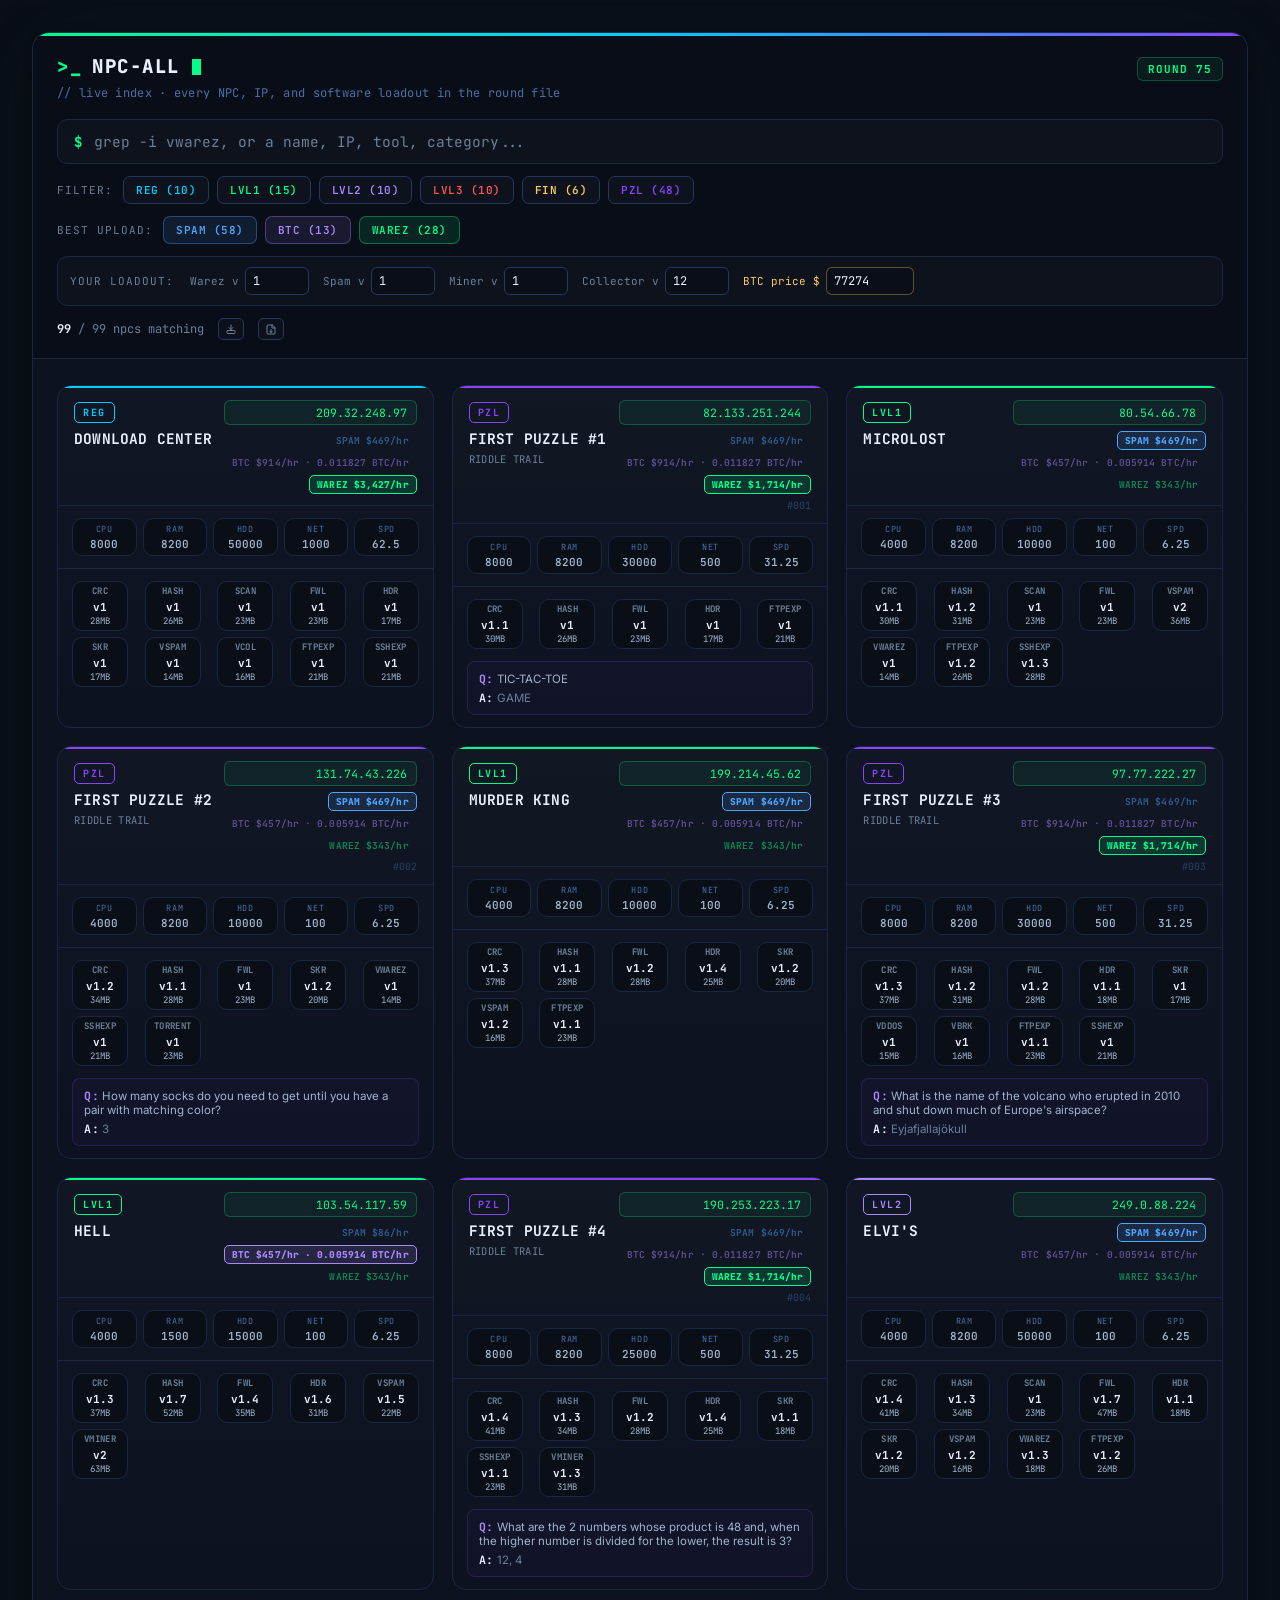
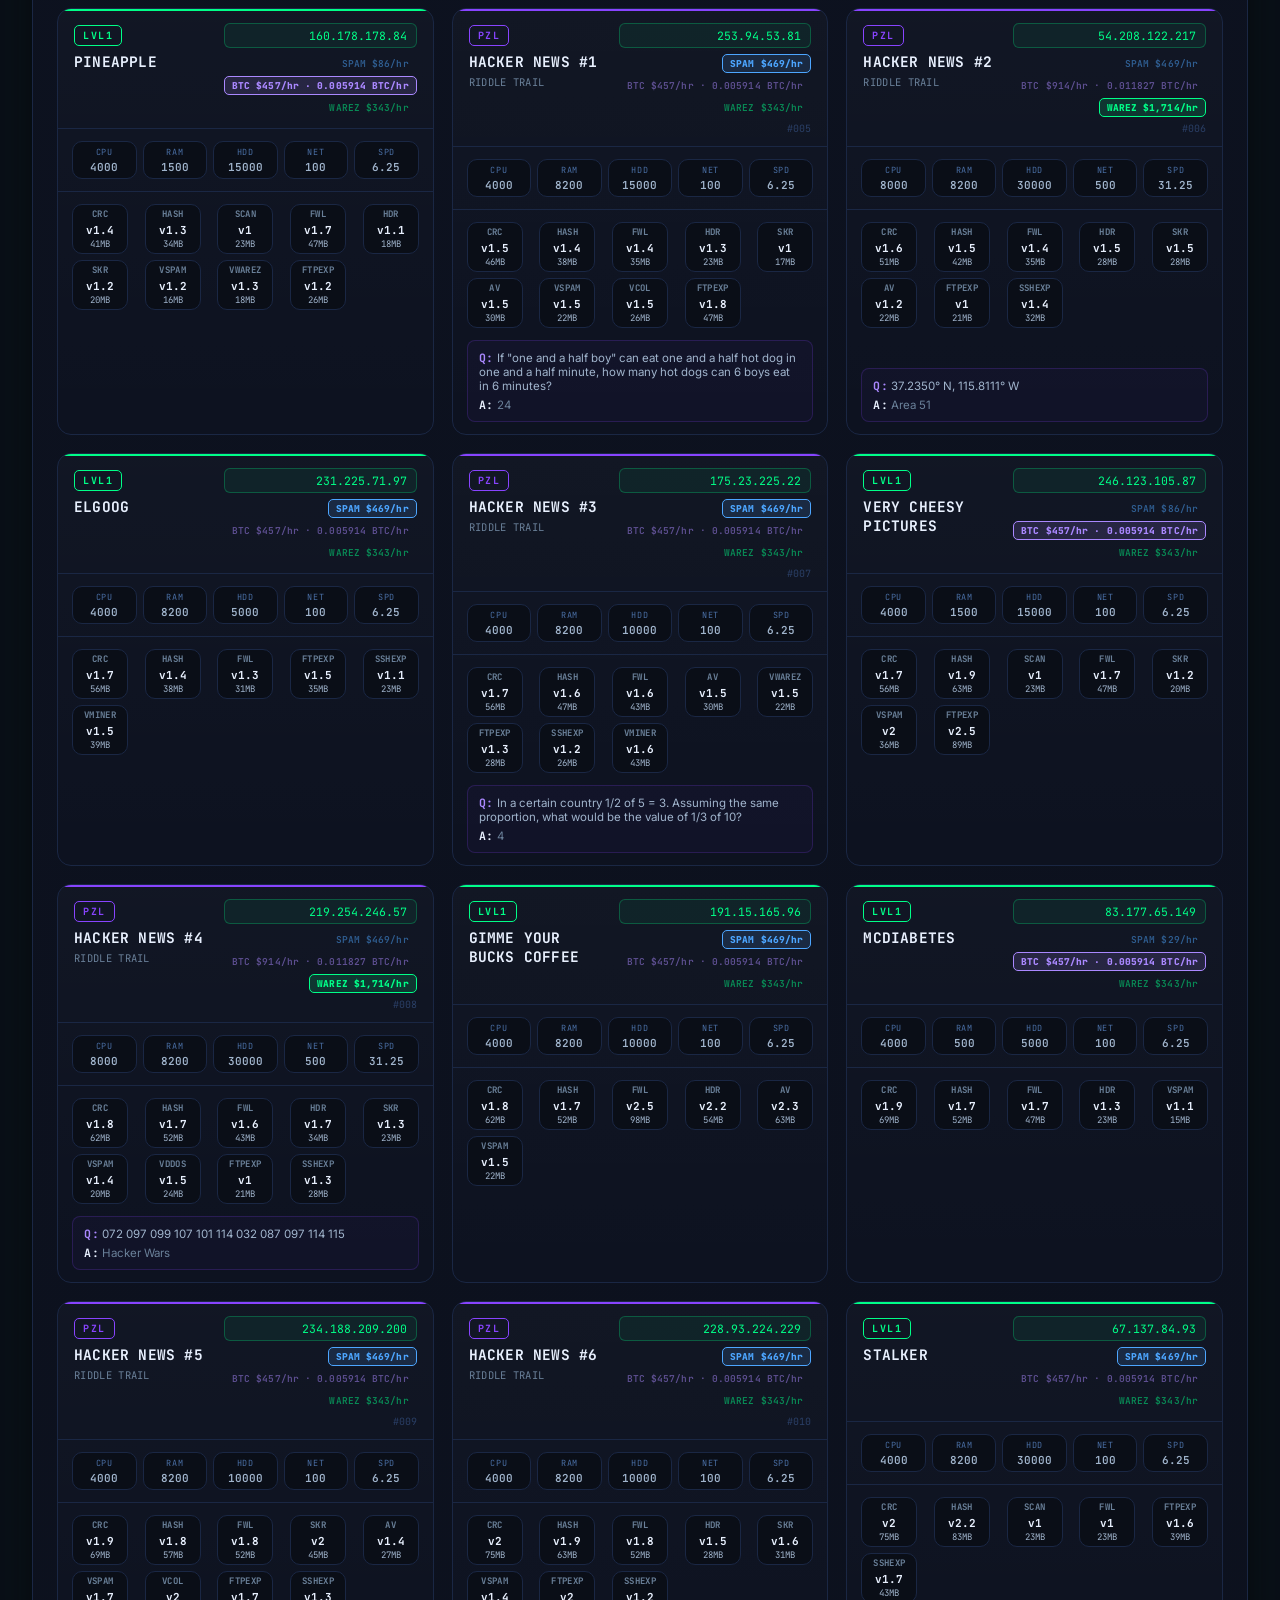
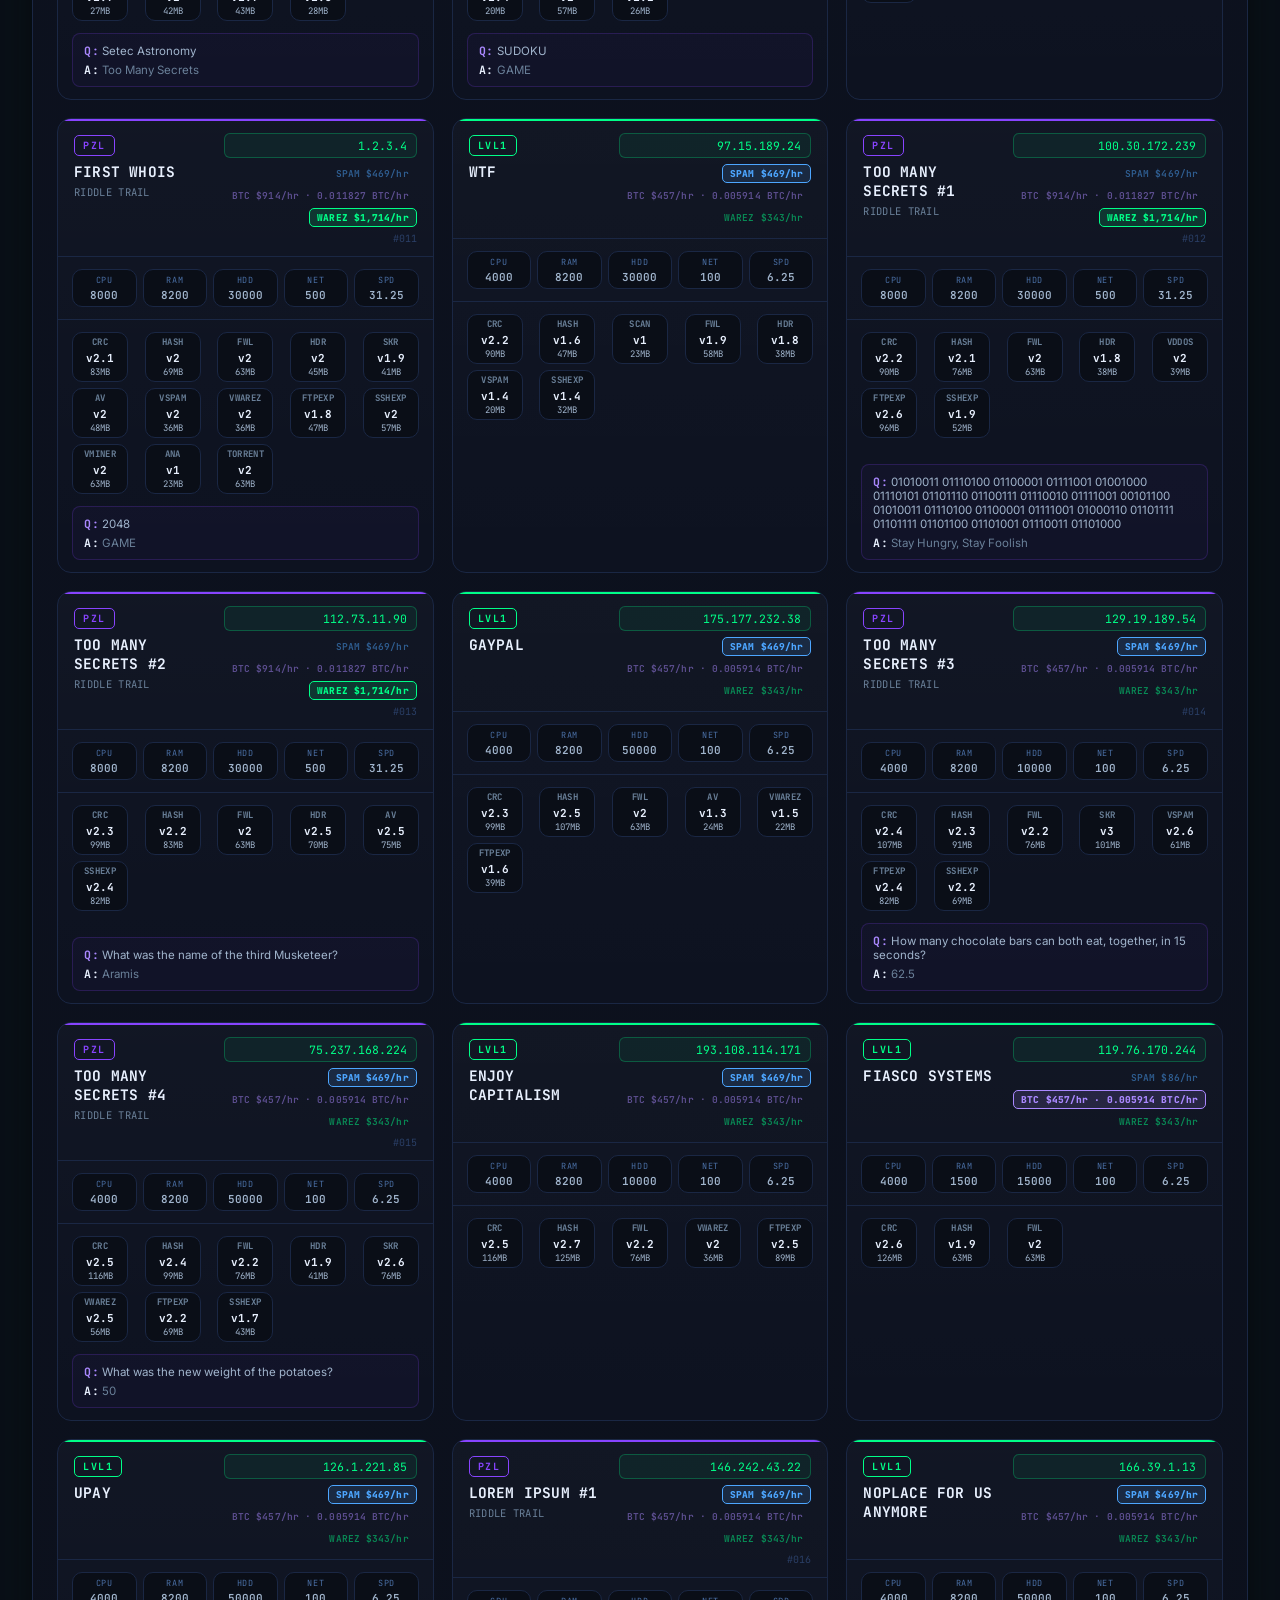
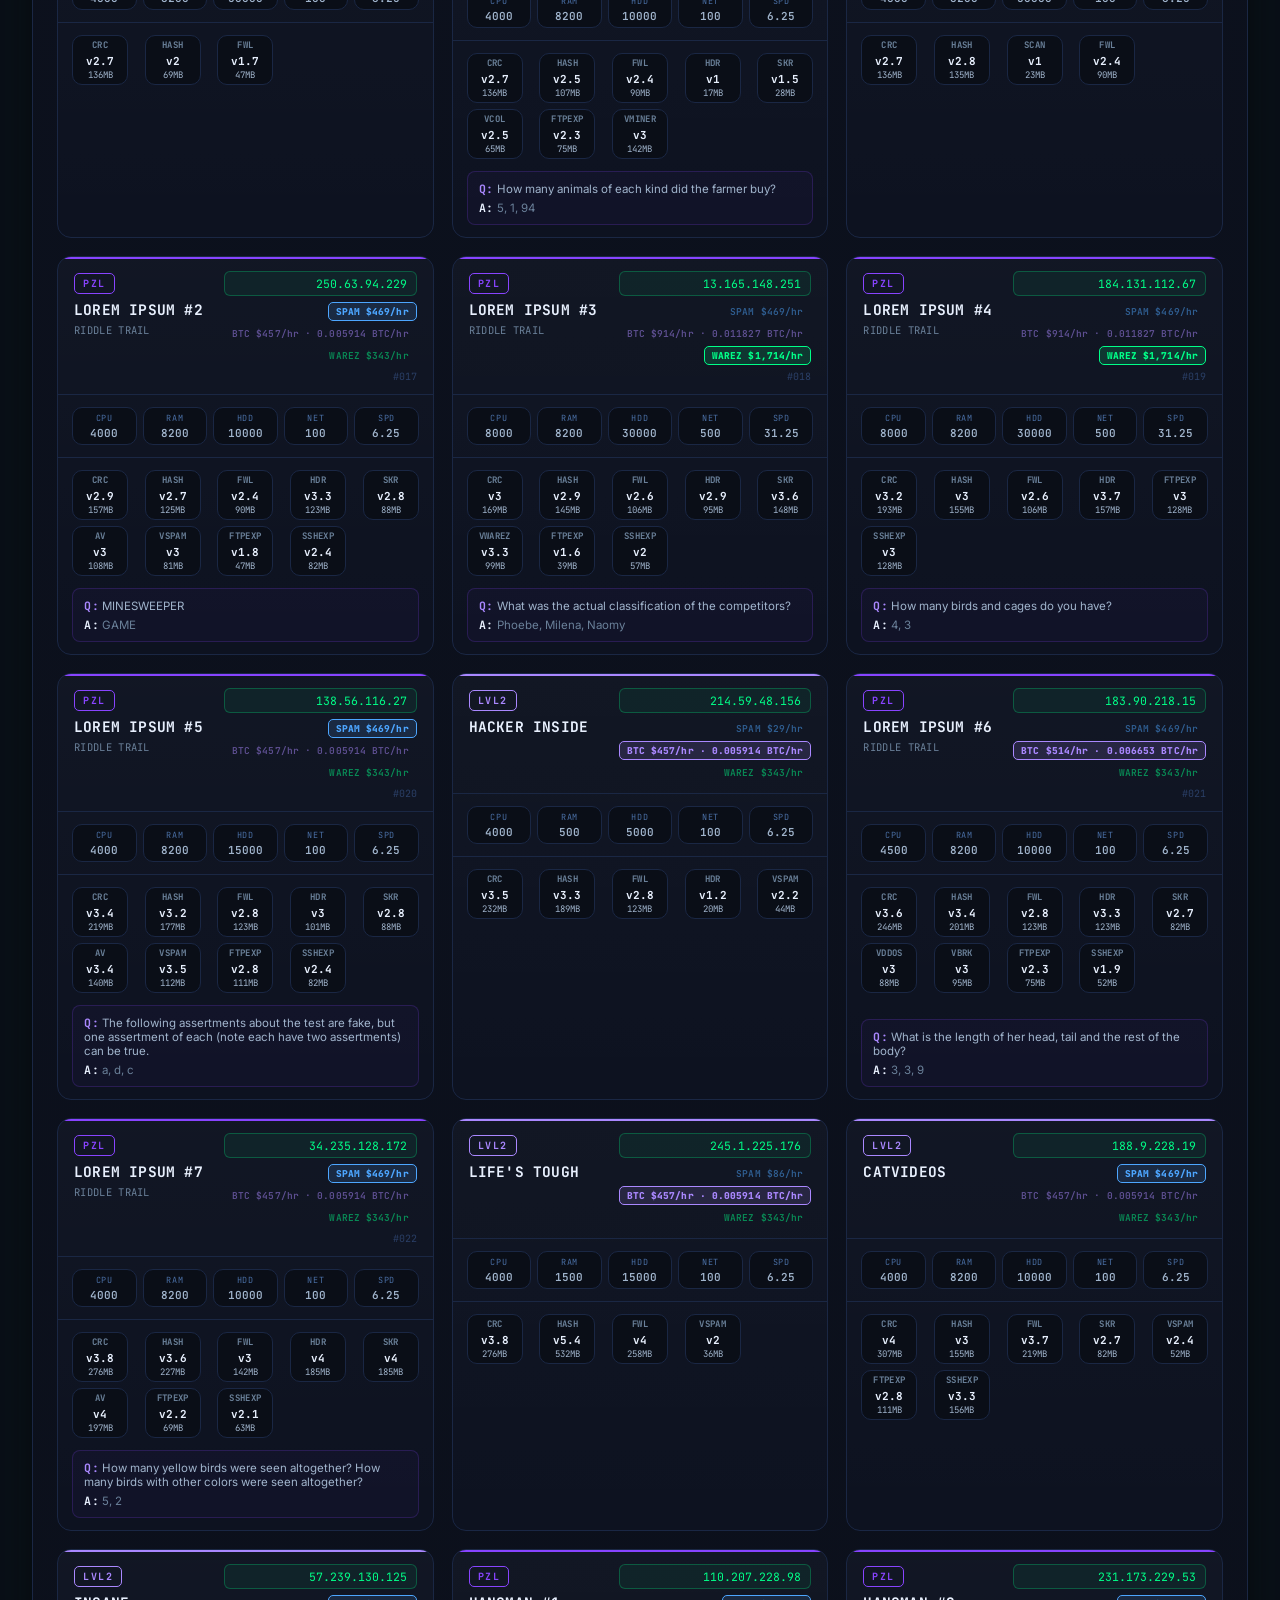
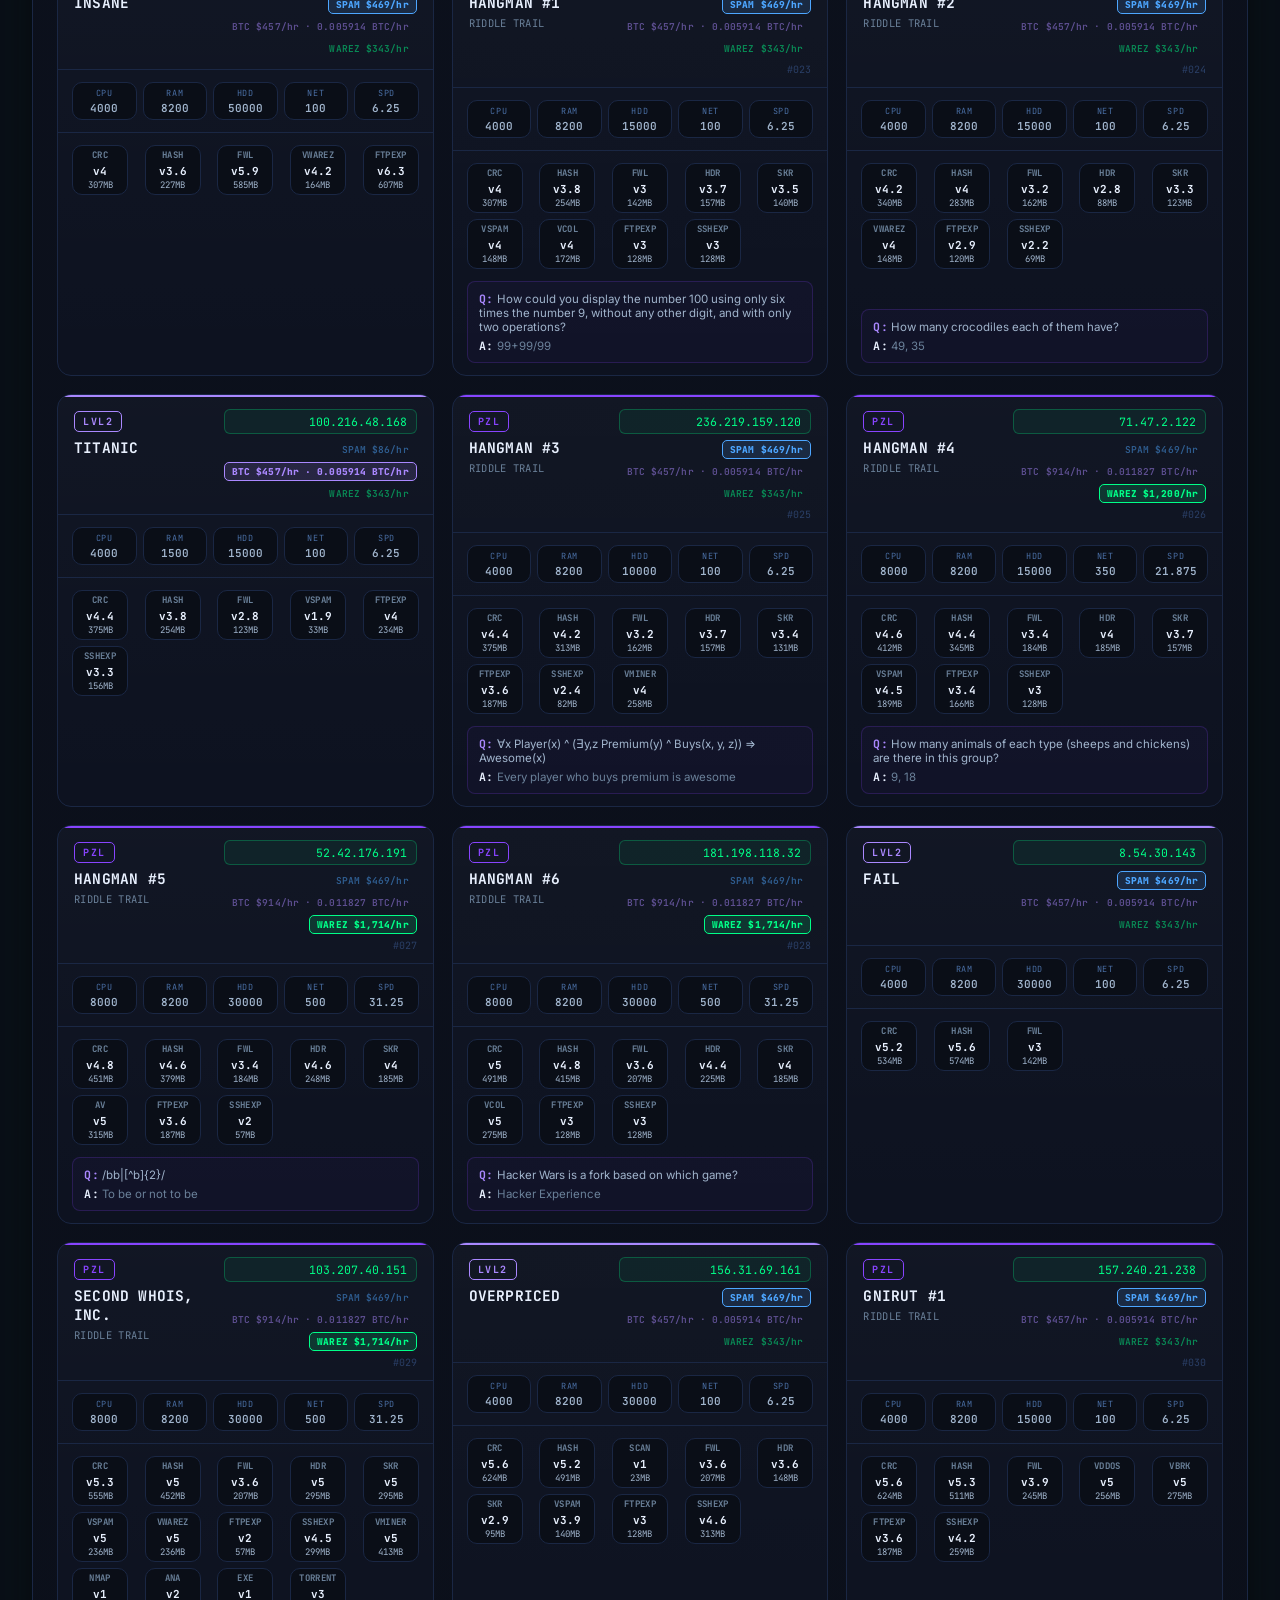
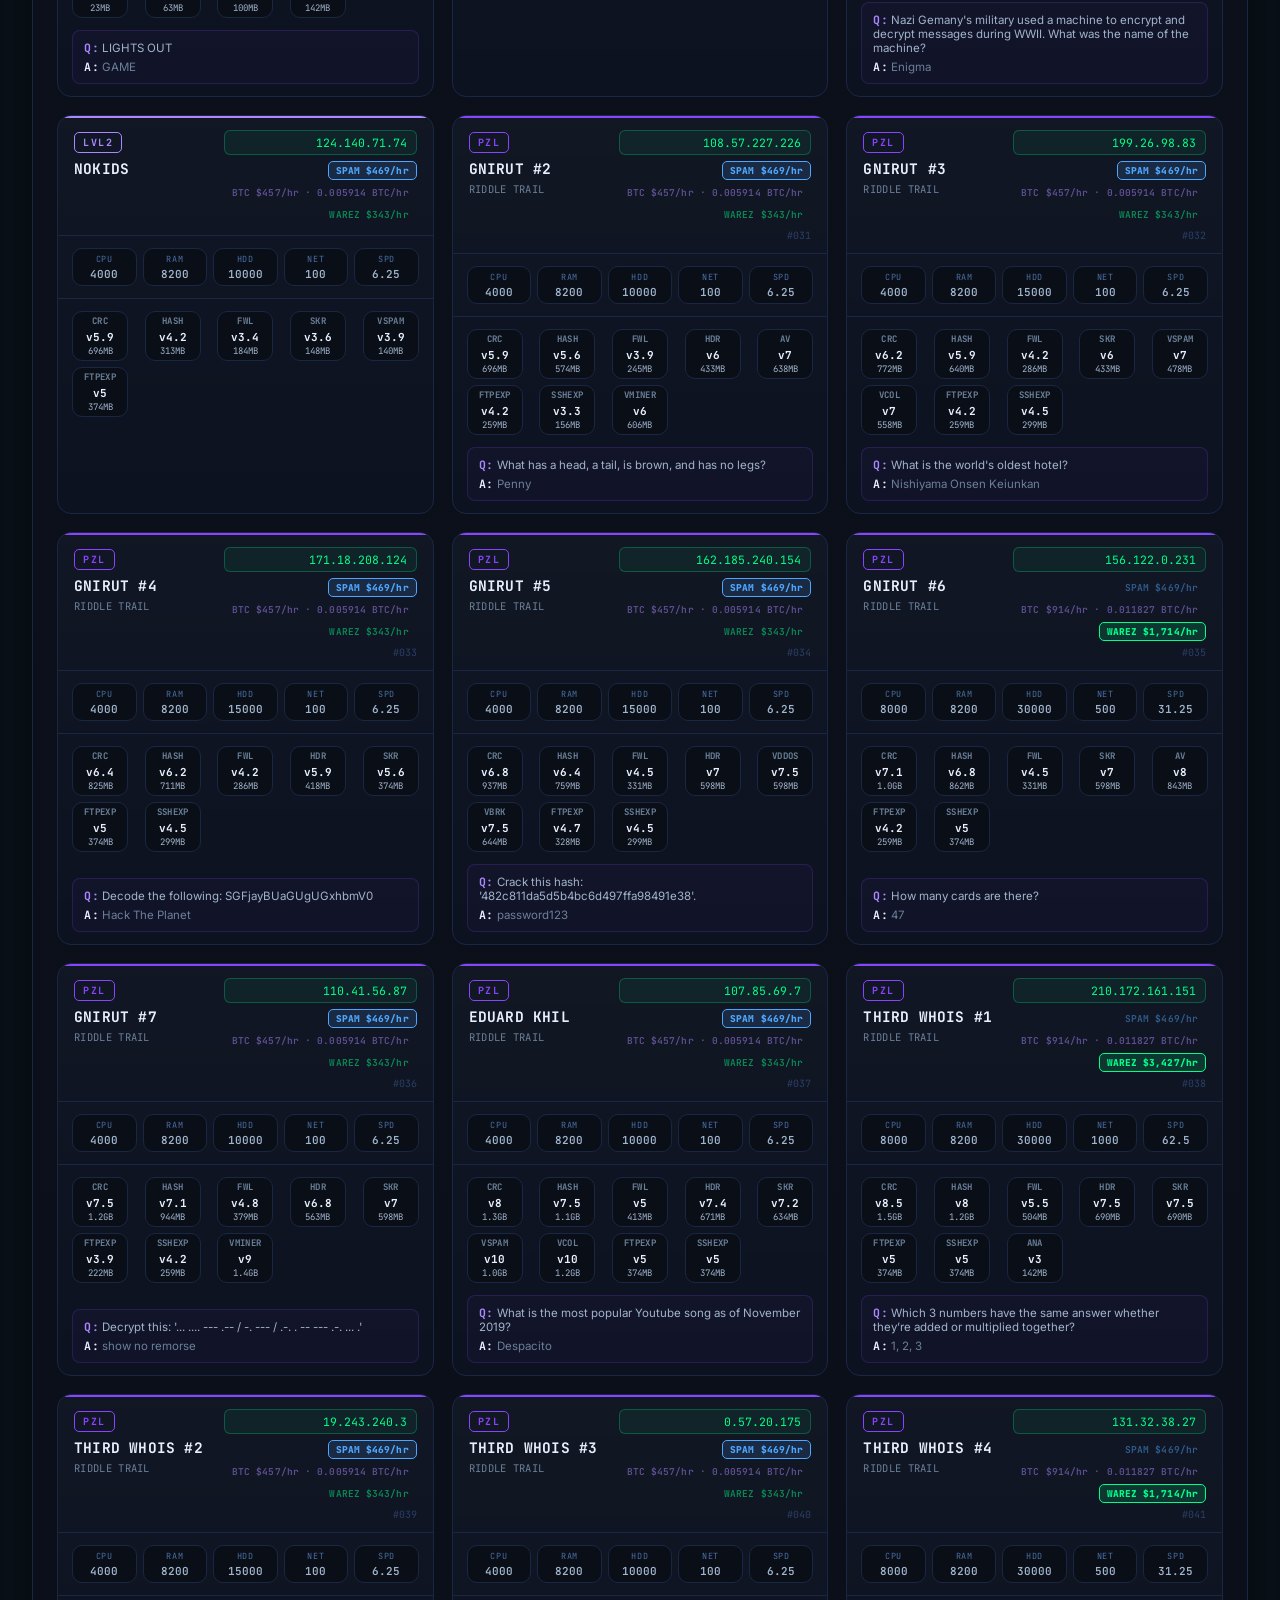
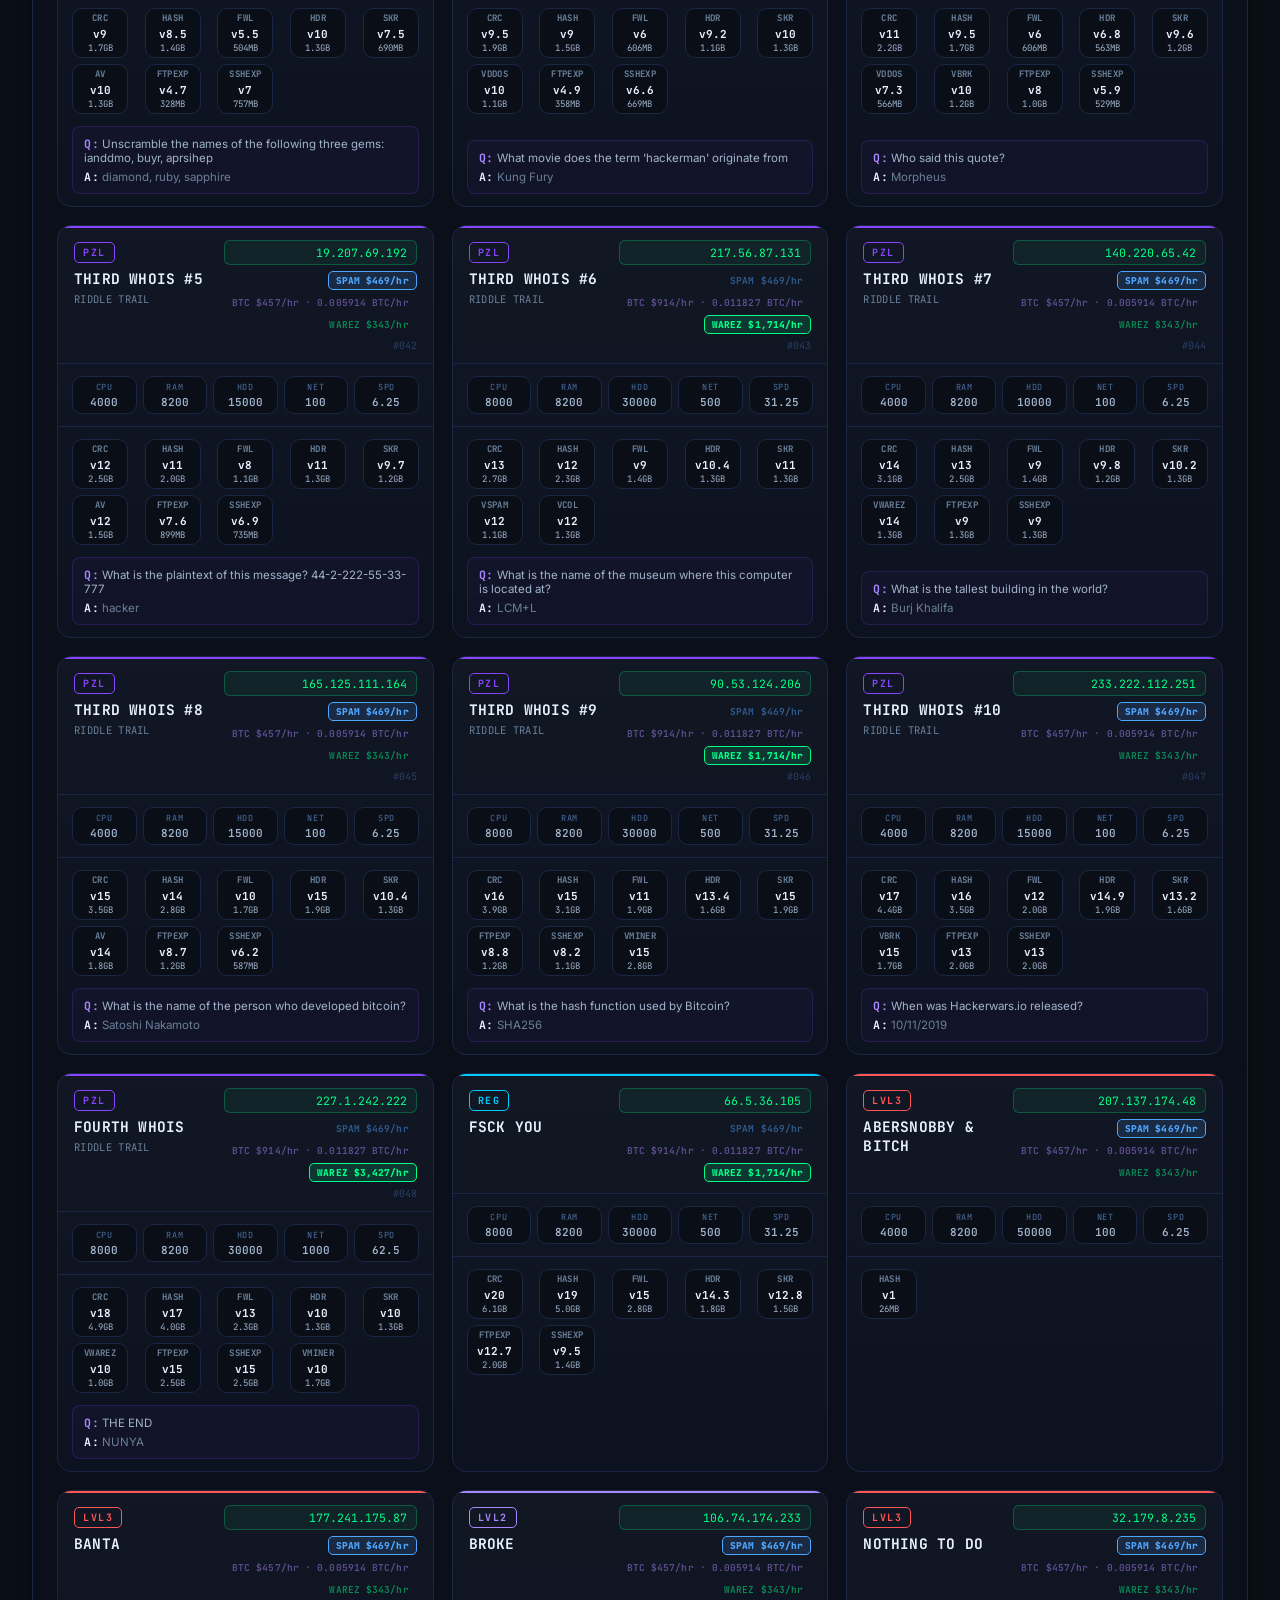
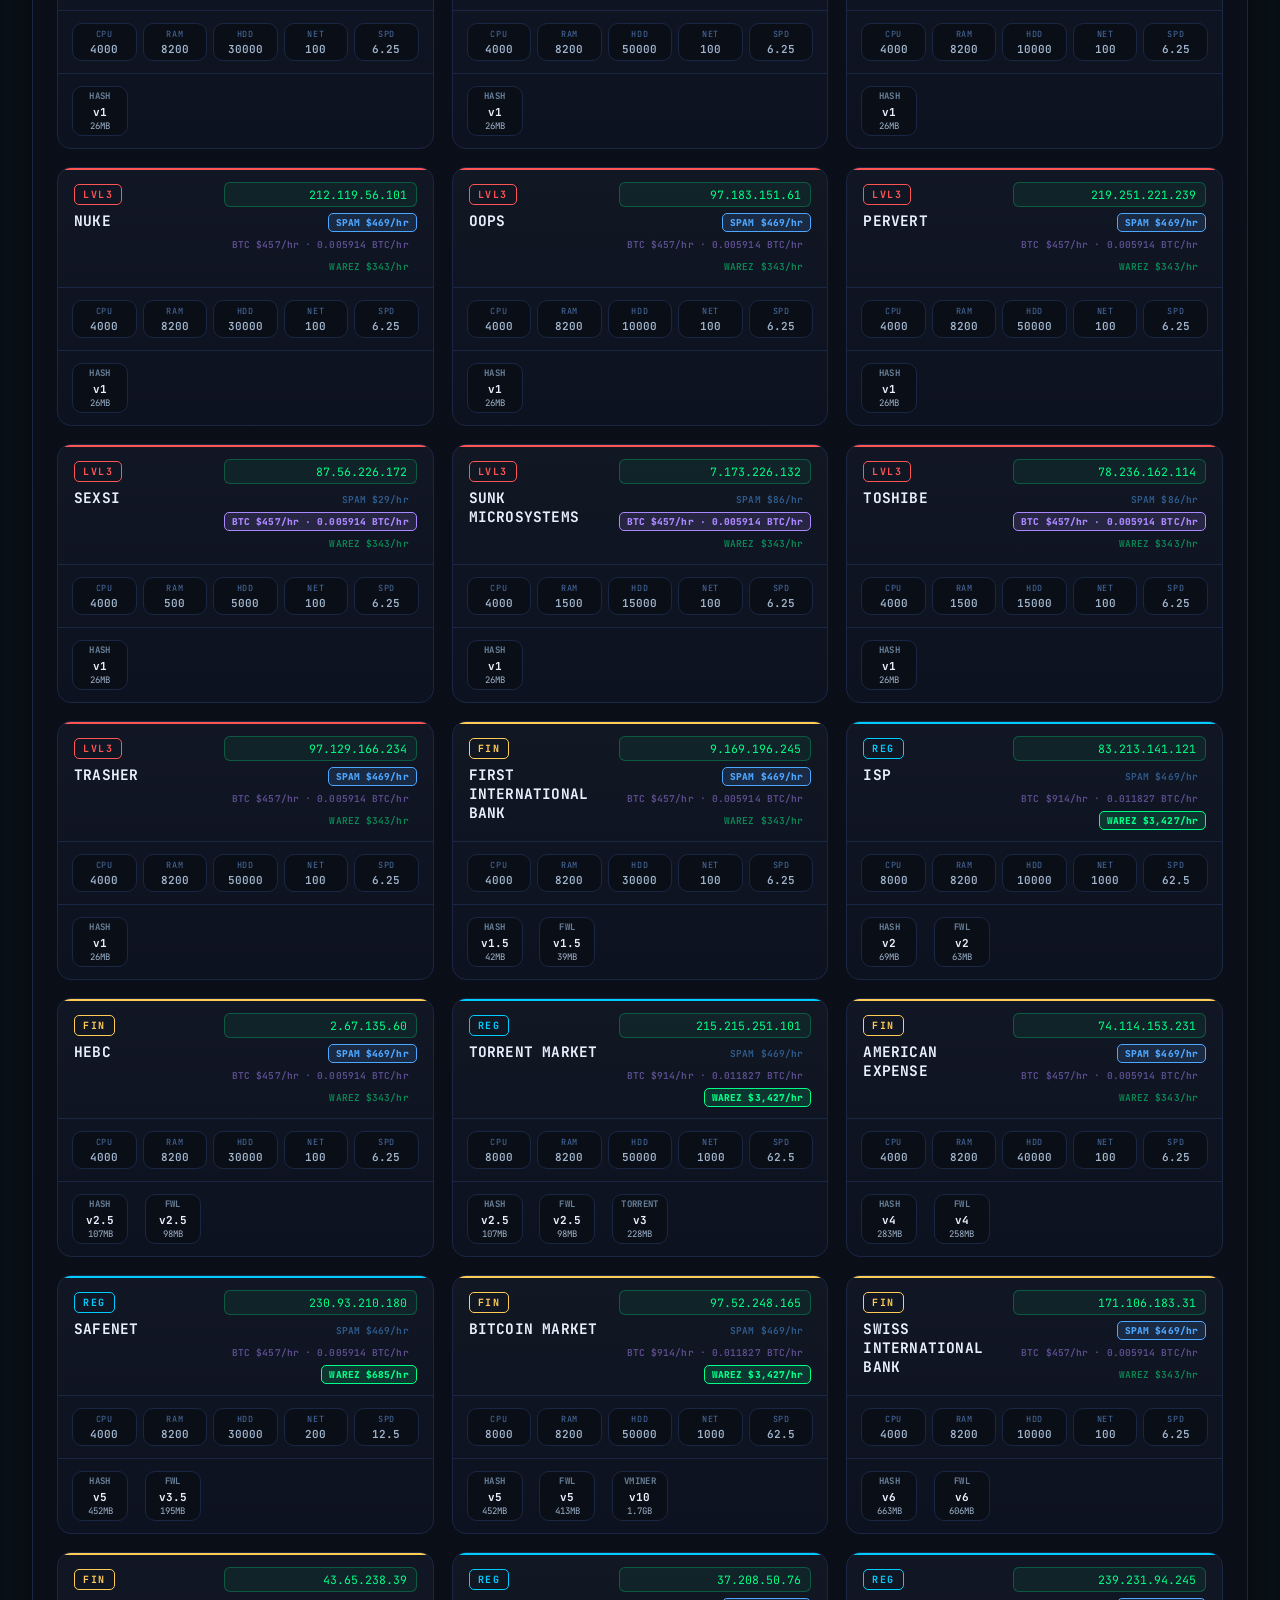
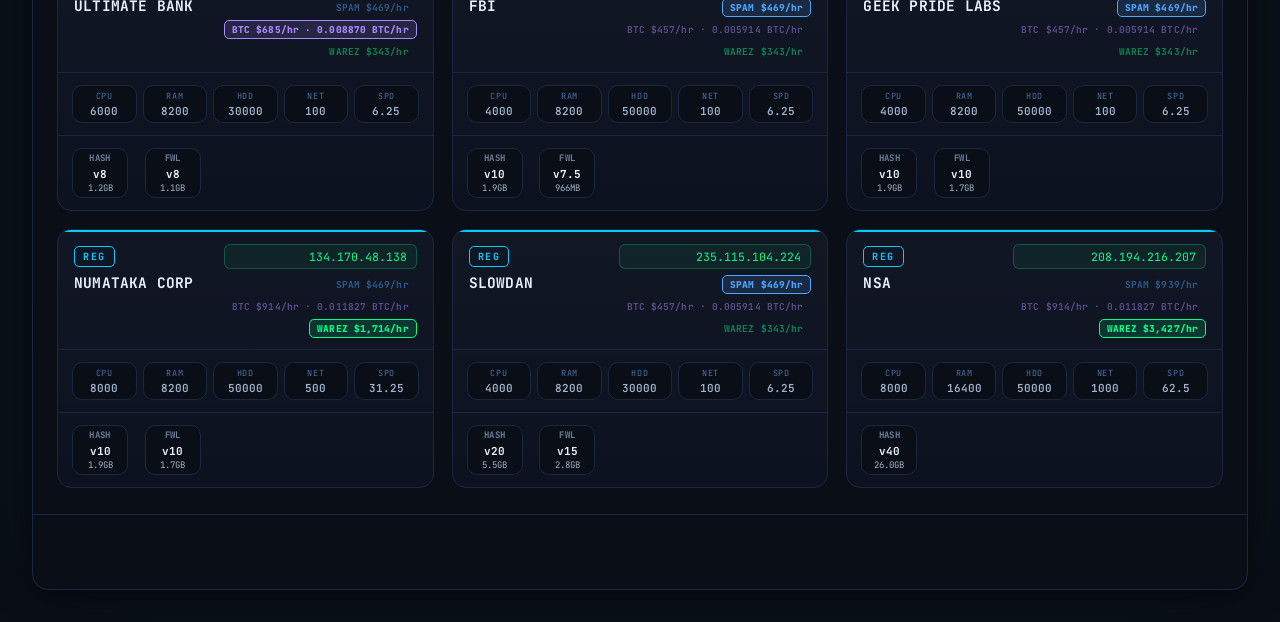
==== commit 8064b8a7: "Confirm the last 23 unconfirmed Round 75 NPC IPs Cross-referenced the round 75 data sheet by NPC nam" ====
--- a/npc-Round-75.html
+++ b/npc-Round-75.html
@@ -384,7 +384,7 @@
 </div>
 
 <script>
-const RECORDS = [{"cat":"REGULAR NPC","ip":"209.32.248.97","name":"DOWNLOAD CENTER","note":"","num":"","cpu":8000,"ram":8200,"hdd":50000,"net":1000,"speed1":62.5,"speed2":125,"soft":{"CRC":{"version":1,"size":28},"HASH":{"version":1,"size":26},"SCAN":{"version":1,"size":23},"FWL":{"version":1,"size":23},"HDR":{"version":1,"size":17},"SKR":{"version":1,"size":17},"VSPAM":{"version":1,"size":14},"VCOL":{"version":1,"size":16},"FTPEXP":{"version":1,"size":21},"SSHEXP":{"version":1,"size":21}},"q":"","a":""},{"cat":"RIDDLE TRAIL NPC","ip":"82.133.251.244","name":"FIRST PUZZLE #1","note":"RIDDLE TRAIL","num":"001","cpu":8000,"ram":8200,"hdd":30000,"net":500,"speed1":31.25,"speed2":62.5,"soft":{"CRC":{"version":1.1,"size":30},"HASH":{"version":1,"size":26},"FWL":{"version":1,"size":23},"HDR":{"version":1,"size":17},"FTPEXP":{"version":1,"size":21}},"q":"TIC-TAC-TOE","a":"GAME"},{"cat":"LEVEL 3 MISSION NPC","ip":"207.137.174.48","name":"ABERSNOBBY & BITCH","note":"","num":"","cpu":4000,"ram":8200,"hdd":50000,"net":100,"speed1":6.25,"speed2":12.5,"soft":{"HASH":{"version":1,"size":26}},"q":"","a":""},{"cat":"LEVEL 3 MISSION NPC","ip":"177.241.175.87","name":"BANTA","note":"","num":"","cpu":4000,"ram":8200,"hdd":30000,"net":100,"speed1":6.25,"speed2":12.5,"soft":{"HASH":{"version":1,"size":26}},"q":"","a":""},{"cat":"LEVEL 2 MISSION NPC","ip":"106.74.174.233","name":"BROKE","note":"","num":"","cpu":4000,"ram":8200,"hdd":50000,"net":100,"speed1":6.25,"speed2":12.5,"soft":{"HASH":{"version":1,"size":26}},"q":"","a":""},{"cat":"LEVEL 3 MISSION NPC","ip":"32.179.8.235","name":"NOTHING TO DO","note":"","num":"","cpu":4000,"ram":8200,"hdd":10000,"net":100,"speed1":6.25,"speed2":12.5,"soft":{"HASH":{"version":1,"size":26}},"q":"","a":""},{"cat":"LEVEL 3 MISSION NPC","ip":"212.119.56.101","name":"NUKE","note":"","num":"","cpu":4000,"ram":8200,"hdd":30000,"net":100,"speed1":6.25,"speed2":12.5,"soft":{"HASH":{"version":1,"size":26}},"q":"","a":""},{"cat":"LEVEL 3 MISSION NPC","ip":"97.183.151.61","name":"OOPS","note":"","num":"","cpu":4000,"ram":8200,"hdd":10000,"net":100,"speed1":6.25,"speed2":12.5,"soft":{"HASH":{"version":1,"size":26}},"q":"","a":""},{"cat":"LEVEL 3 MISSION NPC","ip":"219.251.221.239","name":"PERVERT","note":"","num":"","cpu":4000,"ram":8200,"hdd":50000,"net":100,"speed1":6.25,"speed2":12.5,"soft":{"HASH":{"version":1,"size":26}},"q":"","a":""},{"cat":"LEVEL 3 MISSION NPC","ip":"87.56.226.172","name":"SEXSI","note":"","num":"","cpu":4000,"ram":500,"hdd":5000,"net":100,"speed1":6.25,"speed2":12.5,"soft":{"HASH":{"version":1,"size":26}},"q":"","a":""},{"cat":"LEVEL 3 MISSION NPC","ip":"7.173.226.132","name":"SUNK MICROSYSTEMS","note":"","num":"","cpu":4000,"ram":1500,"hdd":15000,"net":100,"speed1":6.25,"speed2":12.5,"soft":{"HASH":{"version":1,"size":26}},"q":"","a":""},{"cat":"LEVEL 3 MISSION NPC","ip":"78.236.162.114","name":"TOSHIBE","note":"","num":"","cpu":4000,"ram":1500,"hdd":15000,"net":100,"speed1":6.25,"speed2":12.5,"soft":{"HASH":{"version":1,"size":26}},"q":"","a":""},{"cat":"LEVEL 3 MISSION NPC","ip":"97.129.166.234","name":"TRASHER","note":"","num":"","cpu":4000,"ram":8200,"hdd":50000,"net":100,"speed1":6.25,"speed2":12.5,"soft":{"HASH":{"version":1,"size":26}},"q":"","a":""},{"cat":"RIDDLE TRAIL NPC","ip":"131.74.43.226","name":"FIRST PUZZLE #2","note":"RIDDLE TRAIL","num":"002","cpu":4000,"ram":8200,"hdd":10000,"net":100,"speed1":6.25,"speed2":12.5,"soft":{"CRC":{"version":1.2,"size":34},"HASH":{"version":1.1,"size":28},"FWL":{"version":1,"size":23},"SKR":{"version":1.2,"size":20},"VWAREZ":{"version":1,"size":14},"SSHEXP":{"version":1,"size":21},"TORRENT":{"version":1,"size":23}},"q":"How many socks do you need to get until you have a pair with matching color?","a":3.0},{"cat":"LEVEL 1 MISSION NPC","ip":"80.54.66.78","name":"MICROLOST","note":"","num":"","cpu":4000,"ram":8200,"hdd":10000,"net":100,"speed1":6.25,"speed2":12.5,"soft":{"CRC":{"version":1.1,"size":30},"HASH":{"version":1.2,"size":31},"SCAN":{"version":1,"size":23},"FWL":{"version":1,"size":23},"VSPAM":{"version":2,"size":36},"VWAREZ":{"version":1,"size":14},"FTPEXP":{"version":1.2,"size":26},"SSHEXP":{"version":1.3,"size":28}},"q":"","a":""},{"cat":"LEVEL 1 MISSION NPC","ip":"199.214.45.62","name":"MURDER KING","note":"","num":"","cpu":4000,"ram":8200,"hdd":10000,"net":100,"speed1":6.25,"speed2":12.5,"soft":{"CRC":{"version":1.3,"size":37},"HASH":{"version":1.1,"size":28},"FWL":{"version":1.2,"size":28},"HDR":{"version":1.4,"size":25},"SKR":{"version":1.2,"size":20},"VSPAM":{"version":1.2,"size":16},"FTPEXP":{"version":1.1,"size":23}},"q":"","a":""},{"cat":"RIDDLE TRAIL NPC","ip":"97.77.222.27","name":"FIRST PUZZLE #3","note":"RIDDLE TRAIL","num":"003","cpu":8000,"ram":8200,"hdd":30000,"net":500,"speed1":31.25,"speed2":62.5,"soft":{"CRC":{"version":1.3,"size":37},"HASH":{"version":1.2,"size":31},"FWL":{"version":1.2,"size":28},"HDR":{"version":1.1,"size":18},"SKR":{"version":1,"size":17},"VDDOS":{"version":1,"size":15},"VBRK":{"version":1,"size":16},"FTPEXP":{"version":1.1,"size":23},"SSHEXP":{"version":1,"size":21}},"q":"What is the name of the volcano who erupted in 2010 and shut down much of Europe's airspace?","a":"Eyjafjallajökull"},{"cat":"RIDDLE TRAIL NPC","ip":"190.253.223.17","name":"FIRST PUZZLE #4","note":"RIDDLE TRAIL","num":"004","cpu":8000,"ram":8200,"hdd":25000,"net":500,"speed1":31.25,"speed2":62.5,"soft":{"CRC":{"version":1.4,"size":41},"HASH":{"version":1.3,"size":34},"FWL":{"version":1.2,"size":28},"HDR":{"version":1.4,"size":25},"SKR":{"version":1.1,"size":18},"SSHEXP":{"version":1.1,"size":23},"VMINER":{"version":1.3,"size":31}},"q":"What are the 2 numbers whose product is 48 and, when the higher number is divided for the lower, the result is 3?","a":"12, 4"},{"cat":"LEVEL 2 MISSION NPC","ip":"249.0.88.224","name":"ELVI'S","note":"","num":"","cpu":4000,"ram":8200,"hdd":50000,"net":100,"speed1":6.25,"speed2":12.5,"soft":{"CRC":{"version":1.4,"size":41},"HASH":{"version":1.3,"size":34},"SCAN":{"version":1,"size":23},"FWL":{"version":1.7,"size":47},"HDR":{"version":1.1,"size":18},"SKR":{"version":1.2,"size":20},"VSPAM":{"version":1.2,"size":16},"VWAREZ":{"version":1.3,"size":18},"FTPEXP":{"version":1.2,"size":26}},"q":"","a":""},{"cat":"LEVEL 1 MISSION NPC","ip":"160.178.178.84","name":"PINEAPPLE","note":"","num":"","cpu":4000,"ram":1500,"hdd":15000,"net":100,"speed1":6.25,"speed2":12.5,"soft":{"CRC":{"version":1.4,"size":41},"HASH":{"version":1.3,"size":34},"SCAN":{"version":1,"size":23},"FWL":{"version":1.7,"size":47},"HDR":{"version":1.1,"size":18},"SKR":{"version":1.2,"size":20},"VSPAM":{"version":1.2,"size":16},"VWAREZ":{"version":1.3,"size":18},"FTPEXP":{"version":1.2,"size":26}},"q":"","a":""},{"cat":"LEVEL 1 MISSION NPC","ip":"231.225.71.97","name":"ELGOOG","note":"","num":"","cpu":4000,"ram":8200,"hdd":5000,"net":100,"speed1":6.25,"speed2":12.5,"soft":{"CRC":{"version":1.7,"size":56},"HASH":{"version":1.4,"size":38},"FWL":{"version":1.3,"size":31},"FTPEXP":{"version":1.5,"size":35},"SSHEXP":{"version":1.1,"size":23},"VMINER":{"version":1.5,"size":39}},"q":"","a":""},{"cat":"RIDDLE TRAIL NPC","ip":"253.94.53.81","name":"HACKER NEWS #1","note":"RIDDLE TRAIL","num":"005","cpu":4000,"ram":8200,"hdd":15000,"net":100,"speed1":6.25,"speed2":12.5,"soft":{"CRC":{"version":1.5,"size":46},"HASH":{"version":1.4,"size":38},"FWL":{"version":1.4,"size":35},"HDR":{"version":1.3,"size":23},"SKR":{"version":1,"size":17},"AV":{"version":1.5,"size":30},"VSPAM":{"version":1.5,"size":22},"VCOL":{"version":1.5,"size":26},"FTPEXP":{"version":1.8,"size":47}},"q":"If \"one and a half boy\" can eat one and a half hot dog in one and a half minute, how many hot dogs can 6 boys eat in 6 minutes?","a":24.0},{"cat":"RIDDLE TRAIL NPC","ip":"54.208.122.217","name":"HACKER NEWS #2","note":"RIDDLE TRAIL","num":"006","cpu":8000,"ram":8200,"hdd":30000,"net":500,"speed1":31.25,"speed2":62.5,"soft":{"CRC":{"version":1.6,"size":51},"HASH":{"version":1.5,"size":42},"FWL":{"version":1.4,"size":35},"HDR":{"version":1.5,"size":28},"SKR":{"version":1.5,"size":28},"AV":{"version":1.2,"size":22},"FTPEXP":{"version":1,"size":21},"SSHEXP":{"version":1.4,"size":32}},"q":"37.2350° N, 115.8111° W","a":"Area 51"},{"cat":"FINANCIAL NPC","ip":"9.169.196.245","name":"FIRST INTERNATIONAL BANK","note":"","num":"","cpu":4000,"ram":8200,"hdd":30000,"net":100,"speed1":6.25,"speed2":12.5,"soft":{"HASH":{"version":1.5,"size":42},"FWL":{"version":1.5,"size":39}},"q":"","a":""},{"cat":"RIDDLE TRAIL NPC","ip":"175.23.225.22","name":"HACKER NEWS #3","note":"RIDDLE TRAIL","num":"007","cpu":4000,"ram":8200,"hdd":10000,"net":100,"speed1":6.25,"speed2":12.5,"soft":{"CRC":{"version":1.7,"size":56},"HASH":{"version":1.6,"size":47},"FWL":{"version":1.6,"size":43},"AV":{"version":1.5,"size":30},"VWAREZ":{"version":1.5,"size":22},"FTPEXP":{"version":1.3,"size":28},"SSHEXP":{"version":1.2,"size":26},"VMINER":{"version":1.6,"size":43}},"q":"In a certain country 1/2 of 5 = 3. Assuming the same proportion, what would be the value of 1/3 of 10?","a":4.0},{"cat":"LEVEL 1 MISSION NPC","ip":"97.15.189.24","name":"WTF","note":"","num":"","cpu":4000,"ram":8200,"hdd":30000,"net":100,"speed1":6.25,"speed2":12.5,"soft":{"CRC":{"version":2.2,"size":90},"HASH":{"version":1.6,"size":47},"SCAN":{"version":1,"size":23},"FWL":{"version":1.9,"size":58},"HDR":{"version":1.8,"size":38},"VSPAM":{"version":1.4,"size":20},"SSHEXP":{"version":1.4,"size":32}},"q":"","a":""},{"cat":"LEVEL 1 MISSION NPC","ip":"103.54.117.59","name":"HELL","note":"","num":"","cpu":4000,"ram":1500,"hdd":15000,"net":100,"speed1":6.25,"speed2":12.5,"soft":{"CRC":{"version":1.3,"size":37},"HASH":{"version":1.7,"size":52},"FWL":{"version":1.4,"size":35},"HDR":{"version":1.6,"size":31},"VSPAM":{"version":1.5,"size":22},"VMINER":{"version":2,"size":63}},"q":"","a":""},{"cat":"RIDDLE TRAIL NPC","ip":"219.254.246.57","name":"HACKER NEWS #4","note":"RIDDLE TRAIL","num":"008","cpu":8000,"ram":8200,"hdd":30000,"net":500,"speed1":31.25,"speed2":62.5,"soft":{"CRC":{"version":1.8,"size":62},"HASH":{"version":1.7,"size":52},"FWL":{"version":1.6,"size":43},"HDR":{"version":1.7,"size":34},"SKR":{"version":1.3,"size":23},"VSPAM":{"version":1.4,"size":20},"VDDOS":{"version":1.5,"size":24},"FTPEXP":{"version":1,"size":21},"SSHEXP":{"version":1.3,"size":28}},"q":"072 097 099 107 101 114 032 087 097 114 115 ","a":"Hacker Wars"},{"cat":"LEVEL 1 MISSION NPC","ip":"83.177.65.149","name":"MCDIABETES","note":"","num":"","cpu":4000,"ram":500,"hdd":5000,"net":100,"speed1":6.25,"speed2":12.5,"soft":{"CRC":{"version":1.9,"size":69},"HASH":{"version":1.7,"size":52},"FWL":{"version":1.7,"size":47},"HDR":{"version":1.3,"size":23},"VSPAM":{"version":1.1,"size":15}},"q":"","a":""},{"cat":"LEVEL 1 MISSION NPC","ip":"191.15.165.96","name":"GIMME YOUR BUCKS COFFEE","note":"","num":"","cpu":4000,"ram":8200,"hdd":10000,"net":100,"speed1":6.25,"speed2":12.5,"soft":{"CRC":{"version":1.8,"size":62},"HASH":{"version":1.7,"size":52},"FWL":{"version":2.5,"size":98},"HDR":{"version":2.2,"size":54},"AV":{"version":2.3,"size":63},"VSPAM":{"version":1.5,"size":22}},"q":"","a":""},{"cat":"RIDDLE TRAIL NPC","ip":"234.188.209.200","name":"HACKER NEWS #5","note":"RIDDLE TRAIL","num":"009","cpu":4000,"ram":8200,"hdd":10000,"net":100,"speed1":6.25,"speed2":12.5,"soft":{"CRC":{"version":1.9,"size":69},"HASH":{"version":1.8,"size":57},"FWL":{"version":1.8,"size":52},"SKR":{"version":2,"size":45},"AV":{"version":1.4,"size":27},"VSPAM":{"version":1.7,"size":27},"VCOL":{"version":2,"size":42},"FTPEXP":{"version":1.7,"size":43},"SSHEXP":{"version":1.3,"size":28}},"q":"Setec Astronomy","a":"Too Many Secrets"},{"cat":"LEVEL 1 MISSION NPC","ip":"246.123.105.87","name":"VERY CHEESY PICTURES","note":"","num":"","cpu":4000,"ram":1500,"hdd":15000,"net":100,"speed1":6.25,"speed2":12.5,"soft":{"CRC":{"version":1.7,"size":56},"HASH":{"version":1.9,"size":63},"SCAN":{"version":1,"size":23},"FWL":{"version":1.7,"size":47},"SKR":{"version":1.2,"size":20},"VSPAM":{"version":2,"size":36},"FTPEXP":{"version":2.5,"size":89}},"q":"","a":""},{"cat":"RIDDLE TRAIL NPC","ip":"228.93.224.229","name":"HACKER NEWS #6","note":"RIDDLE TRAIL","num":"010","cpu":4000,"ram":8200,"hdd":10000,"net":100,"speed1":6.25,"speed2":12.5,"soft":{"CRC":{"version":2,"size":75},"HASH":{"version":1.9,"size":63},"FWL":{"version":1.8,"size":52},"HDR":{"version":1.5,"size":28},"SKR":{"version":1.6,"size":31},"VSPAM":{"version":1.4,"size":20},"FTPEXP":{"version":2,"size":57},"SSHEXP":{"version":1.2,"size":26}},"q":"SUDOKU","a":"GAME"},{"cat":"LEVEL 1 MISSION NPC","ip":"119.76.170.244","name":"FIASCO SYSTEMS","note":"","num":"","cpu":4000,"ram":1500,"hdd":15000,"net":100,"speed1":6.25,"speed2":12.5,"soft":{"CRC":{"version":2.6,"size":126},"HASH":{"version":1.9,"size":63},"FWL":{"version":2,"size":63}},"q":"","a":""},{"cat":"LEVEL 1 MISSION NPC","ip":"126.1.221.85","name":"UPAY","note":"","num":"","cpu":4000,"ram":8200,"hdd":50000,"net":100,"speed1":6.25,"speed2":12.5,"soft":{"CRC":{"version":2.7,"size":136},"HASH":{"version":2,"size":69},"FWL":{"version":1.7,"size":47}},"q":"","a":""},{"cat":"RIDDLE TRAIL NPC","ip":"1.2.3.4","name":"FIRST WHOIS","note":"RIDDLE TRAIL","num":"011","cpu":8000,"ram":8200,"hdd":30000,"net":500,"speed1":31.25,"speed2":62.5,"soft":{"CRC":{"version":2.1,"size":83},"HASH":{"version":2,"size":69},"FWL":{"version":2,"size":63},"HDR":{"version":2,"size":45},"SKR":{"version":1.9,"size":41},"AV":{"version":2,"size":48},"VSPAM":{"version":2,"size":36},"VWAREZ":{"version":2,"size":36},"FTPEXP":{"version":1.8,"size":47},"SSHEXP":{"version":2,"size":57},"VMINER":{"version":2,"size":63},"ANA":{"version":1,"size":23},"TORRENT":{"version":2,"size":63}},"q":"2048","a":"GAME"},{"cat":"REGULAR NPC","ip":"*183.91.168.210*","name":"ISP","note":"","num":"","cpu":8000.0,"ram":8200.0,"hdd":10000.0,"net":1000.0,"speed1":62.5,"speed2":125.0,"soft":{"HASH":{"version":2,"size":69},"FWL":{"version":2,"size":63}},"q":"","a":""},{"cat":"RIDDLE TRAIL NPC","ip":"100.30.172.239","name":"TOO MANY SECRETS #1","note":"RIDDLE TRAIL","num":"012","cpu":8000,"ram":8200,"hdd":30000,"net":500,"speed1":31.25,"speed2":62.5,"soft":{"CRC":{"version":2.2,"size":90},"HASH":{"version":2.1,"size":76},"FWL":{"version":2,"size":63},"HDR":{"version":1.8,"size":38},"VDDOS":{"version":2,"size":39},"FTPEXP":{"version":2.6,"size":96},"SSHEXP":{"version":1.9,"size":52}},"q":"01010011 01110100 01100001 01111001 01001000 01110101 01101110 01100111 01110010 01111001 00101100 01010011 01110100 01100001 01111001 01000110 01101111 01101111 01101100 01101001 01110011 01101000","a":"Stay Hungry, Stay Foolish"},{"cat":"LEVEL 1 MISSION NPC","ip":"67.137.84.93","name":"STALKER","note":"","num":"","cpu":4000,"ram":8200,"hdd":30000,"net":100,"speed1":6.25,"speed2":12.5,"soft":{"CRC":{"version":2,"size":75},"HASH":{"version":2.2,"size":83},"SCAN":{"version":1,"size":23},"FWL":{"version":1,"size":23},"FTPEXP":{"version":1.6,"size":39},"SSHEXP":{"version":1.7,"size":43}},"q":"","a":""},{"cat":"RIDDLE TRAIL NPC","ip":"112.73.11.90","name":"TOO MANY SECRETS #2","note":"RIDDLE TRAIL","num":"013","cpu":8000,"ram":8200,"hdd":30000,"net":500,"speed1":31.25,"speed2":62.5,"soft":{"CRC":{"version":2.3,"size":99},"HASH":{"version":2.2,"size":83},"FWL":{"version":2,"size":63},"HDR":{"version":2.5,"size":70},"AV":{"version":2.5,"size":75},"SSHEXP":{"version":2.4,"size":82}},"q":"What was the name of the third Musketeer?","a":"Aramis"},{"cat":"RIDDLE TRAIL NPC","ip":"129.19.189.54","name":"TOO MANY SECRETS #3","note":"RIDDLE TRAIL","num":"014","cpu":4000,"ram":8200,"hdd":10000,"net":100,"speed1":6.25,"speed2":12.5,"soft":{"CRC":{"version":2.4,"size":107},"HASH":{"version":2.3,"size":91},"FWL":{"version":2.2,"size":76},"SKR":{"version":3,"size":101},"VSPAM":{"version":2.6,"size":61},"FTPEXP":{"version":2.4,"size":82},"SSHEXP":{"version":2.2,"size":69}},"q":"How many chocolate bars can both eat, together, in 15 seconds?","a":"62.5"},{"cat":"RIDDLE TRAIL NPC","ip":"75.237.168.224","name":"TOO MANY SECRETS #4","note":"RIDDLE TRAIL","num":"015","cpu":4000,"ram":8200,"hdd":50000,"net":100,"speed1":6.25,"speed2":12.5,"soft":{"CRC":{"version":2.5,"size":116},"HASH":{"version":2.4,"size":99},"FWL":{"version":2.2,"size":76},"HDR":{"version":1.9,"size":41},"SKR":{"version":2.6,"size":76},"VWAREZ":{"version":2.5,"size":56},"FTPEXP":{"version":2.2,"size":69},"SSHEXP":{"version":1.7,"size":43}},"q":"What was the new weight of the potatoes?","a":50.0},{"cat":"LEVEL 1 MISSION NPC","ip":"175.177.232.38","name":"GAYPAL","note":"","num":"","cpu":4000,"ram":8200,"hdd":50000,"net":100,"speed1":6.25,"speed2":12.5,"soft":{"CRC":{"version":2.3,"size":99},"HASH":{"version":2.5,"size":107},"FWL":{"version":2,"size":63},"AV":{"version":1.3,"size":24},"VWAREZ":{"version":1.5,"size":22},"FTPEXP":{"version":1.6,"size":39}},"q":"","a":""},{"cat":"RIDDLE TRAIL NPC","ip":"146.242.43.22","name":"LOREM IPSUM #1","note":"RIDDLE TRAIL","num":"016","cpu":4000,"ram":8200,"hdd":10000,"net":100,"speed1":6.25,"speed2":12.5,"soft":{"CRC":{"version":2.7,"size":136},"HASH":{"version":2.5,"size":107},"FWL":{"version":2.4,"size":90},"HDR":{"version":1,"size":17},"SKR":{"version":1.5,"size":28},"VCOL":{"version":2.5,"size":65},"FTPEXP":{"version":2.3,"size":75},"VMINER":{"version":3,"size":142}},"q":"How many animals of each kind did the farmer buy?","a":"5, 1, 94"},{"cat":"FINANCIAL NPC","ip":"2.67.135.60","name":"HEBC","note":"","num":"","cpu":4000,"ram":8200,"hdd":30000,"net":100,"speed1":6.25,"speed2":12.5,"soft":{"HASH":{"version":2.5,"size":107},"FWL":{"version":2.5,"size":98}},"q":"","a":""},{"cat":"REGULAR NPC","ip":"*5.177.188.225*","name":"TORRENT MARKET","note":"","num":"","cpu":8000,"ram":8200,"hdd":50000,"net":1000,"speed1":62.5,"speed2":125,"soft":{"HASH":{"version":2.5,"size":107},"FWL":{"version":2.5,"size":98},"TORRENT":{"version":3,"size":228}},"q":"","a":""},{"cat":"LEVEL 1 MISSION NPC","ip":"193.108.114.171","name":"ENJOY CAPITALISM","note":"","num":"","cpu":4000,"ram":8200,"hdd":10000,"net":100,"speed1":6.25,"speed2":12.5,"soft":{"CRC":{"version":2.5,"size":116},"HASH":{"version":2.7,"size":125},"FWL":{"version":2.2,"size":76},"VWAREZ":{"version":2,"size":36},"FTPEXP":{"version":2.5,"size":89}},"q":"","a":""},{"cat":"RIDDLE TRAIL NPC","ip":"250.63.94.229","name":"LOREM IPSUM #2","note":"RIDDLE TRAIL","num":"017","cpu":4000,"ram":8200,"hdd":10000,"net":100,"speed1":6.25,"speed2":12.5,"soft":{"CRC":{"version":2.9,"size":157},"HASH":{"version":2.7,"size":125},"FWL":{"version":2.4,"size":90},"HDR":{"version":3.3,"size":123},"SKR":{"version":2.8,"size":88},"AV":{"version":3,"size":108},"VSPAM":{"version":3,"size":81},"FTPEXP":{"version":1.8,"size":47},"SSHEXP":{"version":2.4,"size":82}},"q":"MINESWEEPER","a":"GAME"},{"cat":"LEVEL 1 MISSION NPC","ip":"166.39.1.13","name":"NOPLACE FOR US ANYMORE","note":"","num":"","cpu":4000,"ram":8200,"hdd":50000,"net":100,"speed1":6.25,"speed2":12.5,"soft":{"CRC":{"version":2.7,"size":136},"HASH":{"version":2.8,"size":135},"SCAN":{"version":1,"size":23},"FWL":{"version":2.4,"size":90}},"q":"","a":""},{"cat":"RIDDLE TRAIL NPC","ip":"13.165.148.251","name":"LOREM IPSUM #3","note":"RIDDLE TRAIL","num":"018","cpu":8000,"ram":8200,"hdd":30000,"net":500,"speed1":31.25,"speed2":62.5,"soft":{"CRC":{"version":3,"size":169},"HASH":{"version":2.9,"size":145},"FWL":{"version":2.6,"size":106},"HDR":{"version":2.9,"size":95},"SKR":{"version":3.6,"size":148},"VWAREZ":{"version":3.3,"size":99},"FTPEXP":{"version":1.6,"size":39},"SSHEXP":{"version":2,"size":57}},"q":"What was the actual classification of the competitors?","a":"Phoebe, Milena, Naomy"},{"cat":"RIDDLE TRAIL NPC","ip":"184.131.112.67","name":"LOREM IPSUM #4","note":"RIDDLE TRAIL","num":"019","cpu":8000,"ram":8200,"hdd":30000,"net":500,"speed1":31.25,"speed2":62.5,"soft":{"CRC":{"version":3.2,"size":193},"HASH":{"version":3,"size":155},"FWL":{"version":2.6,"size":106},"HDR":{"version":3.7,"size":157},"FTPEXP":{"version":3,"size":128},"SSHEXP":{"version":3,"size":128}},"q":"How many birds and cages do you have?","a":"4, 3"},{"cat":"LEVEL 2 MISSION NPC","ip":"188.9.228.19","name":"CATVIDEOS","note":"","num":"","cpu":4000,"ram":8200,"hdd":10000,"net":100,"speed1":6.25,"speed2":12.5,"soft":{"CRC":{"version":4,"size":307},"HASH":{"version":3,"size":155},"FWL":{"version":3.7,"size":219},"SKR":{"version":2.7,"size":82},"VSPAM":{"version":2.4,"size":52},"FTPEXP":{"version":2.8,"size":111},"SSHEXP":{"version":3.3,"size":156}},"q":"","a":""},{"cat":"RIDDLE TRAIL NPC","ip":"138.56.116.27","name":"LOREM IPSUM #5","note":"RIDDLE TRAIL","num":"020","cpu":4000,"ram":8200,"hdd":15000,"net":100,"speed1":6.25,"speed2":12.5,"soft":{"CRC":{"version":3.4,"size":219},"HASH":{"version":3.2,"size":177},"FWL":{"version":2.8,"size":123},"HDR":{"version":3,"size":101},"SKR":{"version":2.8,"size":88},"AV":{"version":3.4,"size":140},"VSPAM":{"version":3.5,"size":112},"FTPEXP":{"version":2.8,"size":111},"SSHEXP":{"version":2.4,"size":82}},"q":"The following assertments about the test are fake, but one assertment of each (note each have two assertments) can be true.","a":"a, d, c"},{"cat":"LEVEL 2 MISSION NPC","ip":"214.59.48.156","name":"HACKER INSIDE","note":"","num":"","cpu":4000,"ram":500,"hdd":5000,"net":100,"speed1":6.25,"speed2":12.5,"soft":{"CRC":{"version":3.5,"size":232},"HASH":{"version":3.3,"size":189},"FWL":{"version":2.8,"size":123},"HDR":{"version":1.2,"size":20},"VSPAM":{"version":2.2,"size":44}},"q":"","a":""},{"cat":"RIDDLE TRAIL NPC","ip":"183.90.218.15","name":"LOREM IPSUM #6","note":"RIDDLE TRAIL","num":"021","cpu":4500,"ram":8200,"hdd":10000,"net":100,"speed1":6.25,"speed2":12.5,"soft":{"CRC":{"version":3.6,"size":246},"HASH":{"version":3.4,"size":201},"FWL":{"version":2.8,"size":123},"HDR":{"version":3.3,"size":123},"SKR":{"version":2.7,"size":82},"VDDOS":{"version":3,"size":88},"VBRK":{"version":3,"size":95},"FTPEXP":{"version":2.3,"size":75},"SSHEXP":{"version":1.9,"size":52}},"q":"What is the length of her head, tail and the rest of the body?","a":"3, 3, 9"},{"cat":"RIDDLE TRAIL NPC","ip":"34.235.128.172","name":"LOREM IPSUM #7","note":"RIDDLE TRAIL","num":"022","cpu":4000,"ram":8200,"hdd":10000,"net":100,"speed1":6.25,"speed2":12.5,"soft":{"CRC":{"version":3.8,"size":276},"HASH":{"version":3.6,"size":227},"FWL":{"version":3,"size":142},"HDR":{"version":4,"size":185},"SKR":{"version":4,"size":185},"AV":{"version":4,"size":197},"FTPEXP":{"version":2.2,"size":69},"SSHEXP":{"version":2.1,"size":63}},"q":"How many yellow birds were seen altogether? How many birds with other colors were seen altogether?","a":"5, 2"},{"cat":"LEVEL 2 MISSION NPC","ip":"57.239.130.125","name":"INSANE","note":"","num":"","cpu":4000,"ram":8200,"hdd":50000,"net":100,"speed1":6.25,"speed2":12.5,"soft":{"CRC":{"version":4,"size":307},"HASH":{"version":3.6,"size":227},"FWL":{"version":5.9,"size":585},"VWAREZ":{"version":4.2,"size":164},"FTPEXP":{"version":6.3,"size":607}},"q":"","a":""},{"cat":"LEVEL 2 MISSION NPC","ip":"100.216.48.168","name":"TITANIC","note":"","num":"","cpu":4000,"ram":1500,"hdd":15000,"net":100,"speed1":6.25,"speed2":12.5,"soft":{"CRC":{"version":4.4,"size":375},"HASH":{"version":3.8,"size":254},"FWL":{"version":2.8,"size":123},"VSPAM":{"version":1.9,"size":33},"FTPEXP":{"version":4,"size":234},"SSHEXP":{"version":3.3,"size":156}},"q":"","a":""},{"cat":"RIDDLE TRAIL NPC","ip":"110.207.228.98","name":"HANGMAN #1","note":"RIDDLE TRAIL","num":"023","cpu":4000,"ram":8200,"hdd":15000,"net":100,"speed1":6.25,"speed2":12.5,"soft":{"CRC":{"version":4,"size":307},"HASH":{"version":3.8,"size":254},"FWL":{"version":3,"size":142},"HDR":{"version":3.7,"size":157},"SKR":{"version":3.5,"size":140},"VSPAM":{"version":4,"size":148},"VCOL":{"version":4,"size":172},"FTPEXP":{"version":3,"size":128},"SSHEXP":{"version":3,"size":128}},"q":"How could you display the number 100 using only six times the number 9, without any other digit, and with only two operations?","a":"99+99/99"},{"cat":"RIDDLE TRAIL NPC","ip":"231.173.229.53","name":"HANGMAN #2","note":"RIDDLE TRAIL","num":"024","cpu":4000,"ram":8200,"hdd":15000,"net":100,"speed1":6.25,"speed2":12.5,"soft":{"CRC":{"version":4.2,"size":340},"HASH":{"version":4,"size":283},"FWL":{"version":3.2,"size":162},"HDR":{"version":2.8,"size":88},"SKR":{"version":3.3,"size":123},"VWAREZ":{"version":4,"size":148},"FTPEXP":{"version":2.9,"size":120},"SSHEXP":{"version":2.2,"size":69}},"q":"How many crocodiles each of them have?","a":"49, 35"},{"cat":"FINANCIAL NPC","ip":"74.114.153.231","name":"AMERICAN EXPENSE","note":"","num":"","cpu":4000,"ram":8200,"hdd":40000,"net":100,"speed1":6.25,"speed2":12.5,"soft":{"HASH":{"version":4,"size":283},"FWL":{"version":4,"size":258}},"q":"","a":""},{"cat":"RIDDLE TRAIL NPC","ip":"236.219.159.120","name":"HANGMAN #3","note":"RIDDLE TRAIL","num":"025","cpu":4000,"ram":8200,"hdd":10000,"net":100,"speed1":6.25,"speed2":12.5,"soft":{"CRC":{"version":4.4,"size":375},"HASH":{"version":4.2,"size":313},"FWL":{"version":3.2,"size":162},"HDR":{"version":3.7,"size":157},"SKR":{"version":3.4,"size":131},"FTPEXP":{"version":3.6,"size":187},"SSHEXP":{"version":2.4,"size":82},"VMINER":{"version":4,"size":258}},"q":"∀x Player(x) ^ (∃y,z Premium(y) ^ Buys(x, y, z)) => Awesome(x)","a":"Every player who buys premium is awesome"},{"cat":"LEVEL 2 MISSION NPC","ip":"124.140.71.74","name":"NOKIDS","note":"","num":"","cpu":4000,"ram":8200,"hdd":10000,"net":100,"speed1":6.25,"speed2":12.5,"soft":{"CRC":{"version":5.9,"size":696},"HASH":{"version":4.2,"size":313},"FWL":{"version":3.4,"size":184},"SKR":{"version":3.6,"size":148},"VSPAM":{"version":3.9,"size":140},"FTPEXP":{"version":5,"size":374}},"q":"","a":""},{"cat":"RIDDLE TRAIL NPC","ip":"71.47.2.122","name":"HANGMAN #4","note":"RIDDLE TRAIL","num":"026","cpu":8000,"ram":8200,"hdd":15000,"net":350,"speed1":21.875,"speed2":43.75,"soft":{"CRC":{"version":4.6,"size":412},"HASH":{"version":4.4,"size":345},"FWL":{"version":3.4,"size":184},"HDR":{"version":4,"size":185},"SKR":{"version":3.7,"size":157},"VSPAM":{"version":4.5,"size":189},"FTPEXP":{"version":3.4,"size":166},"SSHEXP":{"version":3,"size":128}},"q":"How many animals of each type (sheeps and chickens) are there in this group?","a":"9, 18"},{"cat":"RIDDLE TRAIL NPC","ip":"52.42.176.191","name":"HANGMAN #5","note":"RIDDLE TRAIL","num":"027","cpu":8000,"ram":8200,"hdd":30000,"net":500,"speed1":31.25,"speed2":62.5,"soft":{"CRC":{"version":4.8,"size":451},"HASH":{"version":4.6,"size":379},"FWL":{"version":3.4,"size":184},"HDR":{"version":4.6,"size":248},"SKR":{"version":4,"size":185},"AV":{"version":5,"size":315},"FTPEXP":{"version":3.6,"size":187},"SSHEXP":{"version":2,"size":57}},"q":"/bb|[^b]{2}/","a":"To be or not to be"},{"cat":"RIDDLE TRAIL NPC","ip":"181.198.118.32","name":"HANGMAN #6","note":"RIDDLE TRAIL","num":"028","cpu":8000,"ram":8200,"hdd":30000,"net":500,"speed1":31.25,"speed2":62.5,"soft":{"CRC":{"version":5,"size":491},"HASH":{"version":4.8,"size":415},"FWL":{"version":3.6,"size":207},"HDR":{"version":4.4,"size":225},"SKR":{"version":4,"size":185},"VCOL":{"version":5,"size":275},"FTPEXP":{"version":3,"size":128},"SSHEXP":{"version":3,"size":128}},"q":"Hacker Wars is a fork based on which game?","a":"Hacker Experience"},{"cat":"REGULAR NPC","ip":"*80.180.165.181*","name":"SAFENET","note":"","num":"","cpu":4000,"ram":8200,"hdd":30000,"net":200,"speed1":12.5,"speed2":25,"soft":{"HASH":{"version":5,"size":452},"FWL":{"version":3.5,"size":195}},"q":"","a":""},{"cat":"RIDDLE TRAIL NPC","ip":"103.207.40.151","name":"SECOND WHOIS, INC.","note":"RIDDLE TRAIL","num":"029","cpu":8000,"ram":8200,"hdd":30000,"net":500,"speed1":31.25,"speed2":62.5,"soft":{"CRC":{"version":5.3,"size":555},"HASH":{"version":5,"size":452},"FWL":{"version":3.6,"size":207},"HDR":{"version":5,"size":295},"SKR":{"version":5,"size":295},"VSPAM":{"version":5,"size":236},"VWAREZ":{"version":5,"size":236},"FTPEXP":{"version":2,"size":57},"SSHEXP":{"version":4.5,"size":299},"VMINER":{"version":5,"size":413},"NMAP":{"version":1,"size":23},"ANA":{"version":2,"size":63},"EXE":{"version":1,"size":100},"TORRENT":{"version":3,"size":142}},"q":"LIGHTS OUT","a":"GAME"},{"cat":"FINANCIAL NPC","ip":"*89.10.236.130*","name":"BITCOIN MARKET","note":"","num":"","cpu":8000,"ram":8200,"hdd":50000,"net":1000,"speed1":62.5,"speed2":125,"soft":{"HASH":{"version":5,"size":452},"FWL":{"version":5,"size":413},"VMINER":{"version":10,"size":1740.8}},"q":"","a":""},{"cat":"LEVEL 2 MISSION NPC","ip":"156.31.69.161","name":"OVERPRICED","note":"","num":"","cpu":4000,"ram":8200,"hdd":30000,"net":100,"speed1":6.25,"speed2":12.5,"soft":{"CRC":{"version":5.6,"size":624},"HASH":{"version":5.2,"size":491},"SCAN":{"version":1,"size":23},"FWL":{"version":3.6,"size":207},"HDR":{"version":3.6,"size":148},"SKR":{"version":2.9,"size":95},"VSPAM":{"version":3.9,"size":140},"FTPEXP":{"version":3,"size":128},"SSHEXP":{"version":4.6,"size":313}},"q":"","a":""},{"cat":"RIDDLE TRAIL NPC","ip":"157.240.21.238","name":"GNIRUT #1","note":"RIDDLE TRAIL","num":"030","cpu":4000,"ram":8200,"hdd":15000,"net":100,"speed1":6.25,"speed2":12.5,"soft":{"CRC":{"version":5.6,"size":624},"HASH":{"version":5.3,"size":511},"FWL":{"version":3.9,"size":245},"VDDOS":{"version":5,"size":256},"VBRK":{"version":5,"size":275},"FTPEXP":{"version":3.6,"size":187},"SSHEXP":{"version":4.2,"size":259}},"q":"Nazi Gemany's military used a machine to encrypt and decrypt messages during WWII. What was the name of the machine?","a":"Enigma"},{"cat":"LEVEL 2 MISSION NPC","ip":"245.1.225.176","name":"LIFE'S TOUGH","note":"","num":"","cpu":4000,"ram":1500,"hdd":15000,"net":100,"speed1":6.25,"speed2":12.5,"soft":{"CRC":{"version":3.8,"size":276},"HASH":{"version":5.4,"size":532},"FWL":{"version":4,"size":258},"VSPAM":{"version":2,"size":36}},"q":"","a":""},{"cat":"LEVEL 2 MISSION NPC","ip":"8.54.30.143","name":"FAIL","note":"","num":"","cpu":4000,"ram":8200,"hdd":30000,"net":100,"speed1":6.25,"speed2":12.5,"soft":{"CRC":{"version":5.2,"size":534},"HASH":{"version":5.6,"size":574},"FWL":{"version":3,"size":142}},"q":"","a":""},{"cat":"RIDDLE TRAIL NPC","ip":"108.57.227.226","name":"GNIRUT #2","note":"RIDDLE TRAIL","num":"031","cpu":4000,"ram":8200,"hdd":10000,"net":100,"speed1":6.25,"speed2":12.5,"soft":{"CRC":{"version":5.9,"size":696},"HASH":{"version":5.6,"size":574},"FWL":{"version":3.9,"size":245},"HDR":{"version":6,"size":433},"AV":{"version":7,"size":638},"FTPEXP":{"version":4.2,"size":259},"SSHEXP":{"version":3.3,"size":156},"VMINER":{"version":6,"size":606}},"q":"What has a head, a tail, is brown, and has no legs?","a":"Penny"},{"cat":"RIDDLE TRAIL NPC","ip":"199.26.98.83","name":"GNIRUT #3","note":"RIDDLE TRAIL","num":"032","cpu":4000,"ram":8200,"hdd":15000,"net":100,"speed1":6.25,"speed2":12.5,"soft":{"CRC":{"version":6.2,"size":772},"HASH":{"version":5.9,"size":640},"FWL":{"version":4.2,"size":286},"SKR":{"version":6,"size":433},"VSPAM":{"version":7,"size":478},"VCOL":{"version":7,"size":558},"FTPEXP":{"version":4.2,"size":259},"SSHEXP":{"version":4.5,"size":299}},"q":"What is the world's oldest hotel?","a":"Nishiyama Onsen Keiunkan"},{"cat":"FINANCIAL NPC","ip":"*170.25.99.138*","name":"SWISS INTERNATIONAL BANK","note":"","num":"","cpu":4000,"ram":8200,"hdd":10000,"net":100,"speed1":6.25,"speed2":12.5,"soft":{"HASH":{"version":6,"size":663},"FWL":{"version":6,"size":606}},"q":"","a":""},{"cat":"RIDDLE TRAIL NPC","ip":"171.18.208.124","name":"GNIRUT #4","note":"RIDDLE TRAIL","num":"033","cpu":4000,"ram":8200,"hdd":15000,"net":100,"speed1":6.25,"speed2":12.5,"soft":{"CRC":{"version":6.4,"size":825},"HASH":{"version":6.2,"size":711},"FWL":{"version":4.2,"size":286},"HDR":{"version":5.9,"size":418},"SKR":{"version":5.6,"size":374},"FTPEXP":{"version":5,"size":374},"SSHEXP":{"version":4.5,"size":299}},"q":"Decode the following: SGFjayBUaGUgUGxhbmV0","a":"Hack The Planet"},{"cat":"RIDDLE TRAIL NPC","ip":"162.185.240.154","name":"GNIRUT #5","note":"RIDDLE TRAIL","num":"034","cpu":4000,"ram":8200,"hdd":15000,"net":100,"speed1":6.25,"speed2":12.5,"soft":{"CRC":{"version":6.8,"size":937},"HASH":{"version":6.4,"size":759},"FWL":{"version":4.5,"size":331},"HDR":{"version":7,"size":598},"VDDOS":{"version":7.5,"size":598},"VBRK":{"version":7.5,"size":644},"FTPEXP":{"version":4.7,"size":328},"SSHEXP":{"version":4.5,"size":299}},"q":"Crack this hash: '482c811da5d5b4bc6d497ffa98491e38'.","a":"password123"},{"cat":"RIDDLE TRAIL NPC","ip":"156.122.0.231","name":"GNIRUT #6","note":"RIDDLE TRAIL","num":"035","cpu":8000,"ram":8200,"hdd":30000,"net":500,"speed1":31.25,"speed2":62.5,"soft":{"CRC":{"version":7.1,"size":1024},"HASH":{"version":6.8,"size":862},"FWL":{"version":4.5,"size":331},"SKR":{"version":7,"size":598},"AV":{"version":8,"size":843},"FTPEXP":{"version":4.2,"size":259},"SSHEXP":{"version":5,"size":374}},"q":"How many cards are there?","a":"47"},{"cat":"RIDDLE TRAIL NPC","ip":"110.41.56.87","name":"GNIRUT #7","note":"RIDDLE TRAIL","num":"036","cpu":4000,"ram":8200,"hdd":10000,"net":100,"speed1":6.25,"speed2":12.5,"soft":{"CRC":{"version":7.5,"size":1228.8},"HASH":{"version":7.1,"size":944},"FWL":{"version":4.8,"size":379},"HDR":{"version":6.8,"size":563},"SKR":{"version":7,"size":598},"FTPEXP":{"version":3.9,"size":222},"SSHEXP":{"version":4.2,"size":259},"VMINER":{"version":9,"size":1433.6}},"q":"Decrypt this: '... .... --- .-- / -. --- / .-. . -- --- .-. ... .'","a":"show no remorse"},{"cat":"RIDDLE TRAIL NPC","ip":"107.85.69.7","name":"EDUARD KHIL","note":"RIDDLE TRAIL","num":"037","cpu":4000,"ram":8200,"hdd":10000,"net":100,"speed1":6.25,"speed2":12.5,"soft":{"CRC":{"version":8,"size":1331.2},"HASH":{"version":7.5,"size":1126.4},"FWL":{"version":5,"size":413},"HDR":{"version":7.4,"size":671},"SKR":{"version":7.2,"size":634},"VSPAM":{"version":10,"size":1024},"VCOL":{"version":10,"size":1228.8},"FTPEXP":{"version":5,"size":374},"SSHEXP":{"version":5,"size":374}},"q":"What is the most popular Youtube song as of November 2019?","a":"Despacito"},{"cat":"RIDDLE TRAIL NPC","ip":"*126.55.68.115*","name":"THIRD WHOIS #1","note":"RIDDLE TRAIL","num":"038","cpu":8000,"ram":8200,"hdd":30000,"net":1000,"speed1":62.5,"speed2":125,"soft":{"CRC":{"version":8.5,"size":1536},"HASH":{"version":8,"size":1228.8},"FWL":{"version":5.5,"size":504},"HDR":{"version":7.5,"size":690},"SKR":{"version":7.5,"size":690},"FTPEXP":{"version":5,"size":374},"SSHEXP":{"version":5,"size":374},"ANA":{"version":3,"size":142}},"q":"Which 3 numbers have the same answer whether they’re added or multiplied together?","a":"1, 2, 3"},{"cat":"FINANCIAL NPC","ip":"*53.14.219.72*","name":"ULTIMATE BANK","note":"","num":"","cpu":6000,"ram":8200,"hdd":30000,"net":100,"speed1":6.25,"speed2":12.5,"soft":{"HASH":{"version":8,"size":1228.8},"FWL":{"version":8,"size":1126.4}},"q":"","a":""},{"cat":"RIDDLE TRAIL NPC","ip":"*85.86.139.79*","name":"THIRD WHOIS #2","note":"RIDDLE TRAIL","num":"039","cpu":4000,"ram":8200,"hdd":15000,"net":100,"speed1":6.25,"speed2":12.5,"soft":{"CRC":{"version":9,"size":1740.8},"HASH":{"version":8.5,"size":1433.6},"FWL":{"version":5.5,"size":504},"HDR":{"version":10,"size":1331.2},"SKR":{"version":7.5,"size":690},"AV":{"version":10,"size":1331.2},"FTPEXP":{"version":4.7,"size":328},"SSHEXP":{"version":7,"size":757}},"q":"Unscramble the names of the following three gems: ianddmo, buyr, aprsihep","a":"diamond, ruby, sapphire"},{"cat":"RIDDLE TRAIL NPC","ip":"*155.178.204.207*","name":"THIRD WHOIS #3","note":"RIDDLE TRAIL","num":"040","cpu":4000,"ram":8200,"hdd":10000,"net":100,"speed1":6.25,"speed2":12.5,"soft":{"CRC":{"version":9.5,"size":1945.6},"HASH":{"version":9,"size":1536},"FWL":{"version":6,"size":606},"HDR":{"version":9.2,"size":1126.4},"SKR":{"version":10,"size":1331.2},"VDDOS":{"version":10,"size":1126.4},"FTPEXP":{"version":4.9,"size":358},"SSHEXP":{"version":6.6,"size":669}},"q":"What movie does the term 'hackerman' originate from","a":"Kung Fury"},{"cat":"RIDDLE TRAIL NPC","ip":"*70.145.195.94*","name":"THIRD WHOIS #4","note":"RIDDLE TRAIL","num":"041","cpu":8000,"ram":8200,"hdd":30000,"net":500,"speed1":31.25,"speed2":62.5,"soft":{"CRC":{"version":11,"size":2252.8},"HASH":{"version":9.5,"size":1740.8},"FWL":{"version":6,"size":606},"HDR":{"version":6.8,"size":563},"SKR":{"version":9.6,"size":1228.8},"VDDOS":{"version":7.3,"size":566},"VBRK":{"version":10,"size":1228.8},"FTPEXP":{"version":8,"size":1024},"SSHEXP":{"version":5.9,"size":529}},"q":"Who said this quote?","a":"Morpheus"},{"cat":"REGULAR NPC","ip":"*70.132.82.234*","name":"FBI","note":"","num":"","cpu":4000,"ram":8200,"hdd":50000,"net":100,"speed1":6.25,"speed2":12.5,"soft":{"HASH":{"version":10,"size":1945.6},"FWL":{"version":7.5,"size":966}},"q":"","a":""},{"cat":"REGULAR NPC","ip":"*155.164.158.130*","name":"GEEK PRIDE LABS","note":"","num":"","cpu":4000,"ram":8200,"hdd":50000,"net":100,"speed1":6.25,"speed2":12.5,"soft":{"HASH":{"version":10,"size":1945.6},"FWL":{"version":10,"size":1740.8}},"q":"","a":""},{"cat":"REGULAR NPC","ip":"*108.195.199.113*","name":"NUMATAKA CORP","note":"","num":"","cpu":8000,"ram":8200,"hdd":50000,"net":500,"speed1":31.25,"speed2":62.5,"soft":{"HASH":{"version":10,"size":1945.6},"FWL":{"version":10,"size":1740.8}},"q":"","a":""},{"cat":"RIDDLE TRAIL NPC","ip":"*211.83.160.138*","name":"THIRD WHOIS #5","note":"RIDDLE TRAIL","num":"042","cpu":4000,"ram":8200,"hdd":15000,"net":100,"speed1":6.25,"speed2":12.5,"soft":{"CRC":{"version":12,"size":2560},"HASH":{"version":11,"size":2048},"FWL":{"version":8,"size":1126.4},"HDR":{"version":11,"size":1331.2},"SKR":{"version":9.7,"size":1228.8},"AV":{"version":12,"size":1536},"FTPEXP":{"version":7.6,"size":899},"SSHEXP":{"version":6.9,"size":735}},"q":"What is the plaintext of this message? 44-2-222-55-33-777","a":"hacker"},{"cat":"RIDDLE TRAIL NPC","ip":"*118.63.227.198*","name":"THIRD WHOIS #6","note":"RIDDLE TRAIL","num":"043","cpu":8000,"ram":8200,"hdd":30000,"net":500,"speed1":31.25,"speed2":62.5,"soft":{"CRC":{"version":13,"size":2764.8},"HASH":{"version":12,"size":2355.2},"FWL":{"version":9,"size":1433.6},"HDR":{"version":10.4,"size":1331.2},"SKR":{"version":11,"size":1331.2},"VSPAM":{"version":12,"size":1126.4},"VCOL":{"version":12,"size":1331.2}},"q":"What is the name of the museum where this computer is located at?","a":"LCM+L"},{"cat":"RIDDLE TRAIL NPC","ip":"*21.74.26.133*","name":"THIRD WHOIS #7","note":"RIDDLE TRAIL","num":"044","cpu":4000,"ram":8200,"hdd":10000,"net":100,"speed1":6.25,"speed2":12.5,"soft":{"CRC":{"version":14,"size":3174.4},"HASH":{"version":13,"size":2560},"FWL":{"version":9,"size":1433.6},"HDR":{"version":9.8,"size":1228.8},"SKR":{"version":10.2,"size":1331.2},"VWAREZ":{"version":14,"size":1331.2},"FTPEXP":{"version":9,"size":1331.2},"SSHEXP":{"version":9,"size":1331.2}},"q":"What is the tallest building in the world?","a":"Burj Khalifa"},{"cat":"RIDDLE TRAIL NPC","ip":"*141.177.228.155*","name":"THIRD WHOIS #8","note":"RIDDLE TRAIL","num":"045","cpu":4000,"ram":8200,"hdd":15000,"net":100,"speed1":6.25,"speed2":12.5,"soft":{"CRC":{"version":15,"size":3584},"HASH":{"version":14,"size":2867.2},"FWL":{"version":10,"size":1740.8},"HDR":{"version":15,"size":1945.6},"SKR":{"version":10.4,"size":1331.2},"AV":{"version":14,"size":1843.2},"FTPEXP":{"version":8.7,"size":1228.8},"SSHEXP":{"version":6.2,"size":587}},"q":"What is the name of the person who developed bitcoin?","a":"Satoshi Nakamoto"},{"cat":"RIDDLE TRAIL NPC","ip":"*85.171.18.250*","name":"THIRD WHOIS #9","note":"RIDDLE TRAIL","num":"046","cpu":8000,"ram":8200,"hdd":30000,"net":500,"speed1":31.25,"speed2":62.5,"soft":{"CRC":{"version":16,"size":3993.6},"HASH":{"version":15,"size":3174.4},"FWL":{"version":11,"size":1945.6},"HDR":{"version":13.4,"size":1638.4},"SKR":{"version":15,"size":1945.6},"FTPEXP":{"version":8.8,"size":1228.8},"SSHEXP":{"version":8.2,"size":1126.4},"VMINER":{"version":15,"size":2867.2}},"q":"What is the hash function used by Bitcoin?","a":"SHA256"},{"cat":"RIDDLE TRAIL NPC","ip":"*47.91.144.72*","name":"THIRD WHOIS #10","note":"RIDDLE TRAIL","num":"047","cpu":4000,"ram":8200,"hdd":15000,"net":100,"speed1":6.25,"speed2":12.5,"soft":{"CRC":{"version":17,"size":4505.6},"HASH":{"version":16,"size":3584},"FWL":{"version":12,"size":2048},"HDR":{"version":14.9,"size":1945.6},"SKR":{"version":13.2,"size":1638.4},"VBRK":{"version":15,"size":1740.8},"FTPEXP":{"version":13,"size":2048},"SSHEXP":{"version":13,"size":2048}},"q":"When was Hackerwars.io released?","a":"10/11/2019"},{"cat":"RIDDLE TRAIL NPC","ip":"*19.194.11.166*","name":"FOURTH WHOIS","note":"RIDDLE TRAIL","num":"048","cpu":8000,"ram":8200,"hdd":30000,"net":1000,"speed1":62.5,"speed2":125,"soft":{"CRC":{"version":18,"size":5017.6},"HASH":{"version":17,"size":4096},"FWL":{"version":13,"size":2355.2},"HDR":{"version":10,"size":1331.2},"SKR":{"version":10,"size":1331.2},"VWAREZ":{"version":10,"size":1024},"FTPEXP":{"version":15,"size":2560},"SSHEXP":{"version":15,"size":2560},"VMINER":{"version":10,"size":1740.8}},"q":"THE END","a":"NUNYA"},{"cat":"REGULAR NPC","ip":"*183.101.48.11*","name":"FSCK YOU","note":"","num":"","cpu":8000,"ram":8200,"hdd":30000,"net":500,"speed1":31.25,"speed2":62.5,"soft":{"CRC":{"version":20,"size":6246.4},"HASH":{"version":19,"size":5120},"FWL":{"version":15,"size":2867.2},"HDR":{"version":14.3,"size":1843.2},"SKR":{"version":12.8,"size":1536},"FTPEXP":{"version":12.7,"size":2048},"SSHEXP":{"version":9.5,"size":1433.6}},"q":"","a":""},{"cat":"REGULAR NPC","ip":"*62.57.58.42*","name":"SLOWDAN","note":"","num":"","cpu":4000,"ram":8200,"hdd":30000,"net":100,"speed1":6.25,"speed2":12.5,"soft":{"HASH":{"version":20,"size":5632},"FWL":{"version":15,"size":2867.2}},"q":"","a":""},{"cat":"REGULAR NPC","ip":"*167.88.131.138*","name":"NSA","note":"","num":"","cpu":8000,"ram":16400,"hdd":50000,"net":1000,"speed1":62.5,"speed2":125,"soft":{"HASH":{"version":40,"size":26640}},"q":"","a":""}];
+const RECORDS = [{"cat":"REGULAR NPC","ip":"209.32.248.97","name":"DOWNLOAD CENTER","note":"","num":"","cpu":8000,"ram":8200,"hdd":50000,"net":1000,"speed1":62.5,"speed2":125,"soft":{"CRC":{"version":1,"size":28},"HASH":{"version":1,"size":26},"SCAN":{"version":1,"size":23},"FWL":{"version":1,"size":23},"HDR":{"version":1,"size":17},"SKR":{"version":1,"size":17},"VSPAM":{"version":1,"size":14},"VCOL":{"version":1,"size":16},"FTPEXP":{"version":1,"size":21},"SSHEXP":{"version":1,"size":21}},"q":"","a":""},{"cat":"RIDDLE TRAIL NPC","ip":"82.133.251.244","name":"FIRST PUZZLE #1","note":"RIDDLE TRAIL","num":"001","cpu":8000,"ram":8200,"hdd":30000,"net":500,"speed1":31.25,"speed2":62.5,"soft":{"CRC":{"version":1.1,"size":30},"HASH":{"version":1,"size":26},"FWL":{"version":1,"size":23},"HDR":{"version":1,"size":17},"FTPEXP":{"version":1,"size":21}},"q":"TIC-TAC-TOE","a":"GAME"},{"cat":"LEVEL 3 MISSION NPC","ip":"207.137.174.48","name":"ABERSNOBBY & BITCH","note":"","num":"","cpu":4000,"ram":8200,"hdd":50000,"net":100,"speed1":6.25,"speed2":12.5,"soft":{"HASH":{"version":1,"size":26}},"q":"","a":""},{"cat":"LEVEL 3 MISSION NPC","ip":"177.241.175.87","name":"BANTA","note":"","num":"","cpu":4000,"ram":8200,"hdd":30000,"net":100,"speed1":6.25,"speed2":12.5,"soft":{"HASH":{"version":1,"size":26}},"q":"","a":""},{"cat":"LEVEL 2 MISSION NPC","ip":"106.74.174.233","name":"BROKE","note":"","num":"","cpu":4000,"ram":8200,"hdd":50000,"net":100,"speed1":6.25,"speed2":12.5,"soft":{"HASH":{"version":1,"size":26}},"q":"","a":""},{"cat":"LEVEL 3 MISSION NPC","ip":"32.179.8.235","name":"NOTHING TO DO","note":"","num":"","cpu":4000,"ram":8200,"hdd":10000,"net":100,"speed1":6.25,"speed2":12.5,"soft":{"HASH":{"version":1,"size":26}},"q":"","a":""},{"cat":"LEVEL 3 MISSION NPC","ip":"212.119.56.101","name":"NUKE","note":"","num":"","cpu":4000,"ram":8200,"hdd":30000,"net":100,"speed1":6.25,"speed2":12.5,"soft":{"HASH":{"version":1,"size":26}},"q":"","a":""},{"cat":"LEVEL 3 MISSION NPC","ip":"97.183.151.61","name":"OOPS","note":"","num":"","cpu":4000,"ram":8200,"hdd":10000,"net":100,"speed1":6.25,"speed2":12.5,"soft":{"HASH":{"version":1,"size":26}},"q":"","a":""},{"cat":"LEVEL 3 MISSION NPC","ip":"219.251.221.239","name":"PERVERT","note":"","num":"","cpu":4000,"ram":8200,"hdd":50000,"net":100,"speed1":6.25,"speed2":12.5,"soft":{"HASH":{"version":1,"size":26}},"q":"","a":""},{"cat":"LEVEL 3 MISSION NPC","ip":"87.56.226.172","name":"SEXSI","note":"","num":"","cpu":4000,"ram":500,"hdd":5000,"net":100,"speed1":6.25,"speed2":12.5,"soft":{"HASH":{"version":1,"size":26}},"q":"","a":""},{"cat":"LEVEL 3 MISSION NPC","ip":"7.173.226.132","name":"SUNK MICROSYSTEMS","note":"","num":"","cpu":4000,"ram":1500,"hdd":15000,"net":100,"speed1":6.25,"speed2":12.5,"soft":{"HASH":{"version":1,"size":26}},"q":"","a":""},{"cat":"LEVEL 3 MISSION NPC","ip":"78.236.162.114","name":"TOSHIBE","note":"","num":"","cpu":4000,"ram":1500,"hdd":15000,"net":100,"speed1":6.25,"speed2":12.5,"soft":{"HASH":{"version":1,"size":26}},"q":"","a":""},{"cat":"LEVEL 3 MISSION NPC","ip":"97.129.166.234","name":"TRASHER","note":"","num":"","cpu":4000,"ram":8200,"hdd":50000,"net":100,"speed1":6.25,"speed2":12.5,"soft":{"HASH":{"version":1,"size":26}},"q":"","a":""},{"cat":"RIDDLE TRAIL NPC","ip":"131.74.43.226","name":"FIRST PUZZLE #2","note":"RIDDLE TRAIL","num":"002","cpu":4000,"ram":8200,"hdd":10000,"net":100,"speed1":6.25,"speed2":12.5,"soft":{"CRC":{"version":1.2,"size":34},"HASH":{"version":1.1,"size":28},"FWL":{"version":1,"size":23},"SKR":{"version":1.2,"size":20},"VWAREZ":{"version":1,"size":14},"SSHEXP":{"version":1,"size":21},"TORRENT":{"version":1,"size":23}},"q":"How many socks do you need to get until you have a pair with matching color?","a":3.0},{"cat":"LEVEL 1 MISSION NPC","ip":"80.54.66.78","name":"MICROLOST","note":"","num":"","cpu":4000,"ram":8200,"hdd":10000,"net":100,"speed1":6.25,"speed2":12.5,"soft":{"CRC":{"version":1.1,"size":30},"HASH":{"version":1.2,"size":31},"SCAN":{"version":1,"size":23},"FWL":{"version":1,"size":23},"VSPAM":{"version":2,"size":36},"VWAREZ":{"version":1,"size":14},"FTPEXP":{"version":1.2,"size":26},"SSHEXP":{"version":1.3,"size":28}},"q":"","a":""},{"cat":"LEVEL 1 MISSION NPC","ip":"199.214.45.62","name":"MURDER KING","note":"","num":"","cpu":4000,"ram":8200,"hdd":10000,"net":100,"speed1":6.25,"speed2":12.5,"soft":{"CRC":{"version":1.3,"size":37},"HASH":{"version":1.1,"size":28},"FWL":{"version":1.2,"size":28},"HDR":{"version":1.4,"size":25},"SKR":{"version":1.2,"size":20},"VSPAM":{"version":1.2,"size":16},"FTPEXP":{"version":1.1,"size":23}},"q":"","a":""},{"cat":"RIDDLE TRAIL NPC","ip":"97.77.222.27","name":"FIRST PUZZLE #3","note":"RIDDLE TRAIL","num":"003","cpu":8000,"ram":8200,"hdd":30000,"net":500,"speed1":31.25,"speed2":62.5,"soft":{"CRC":{"version":1.3,"size":37},"HASH":{"version":1.2,"size":31},"FWL":{"version":1.2,"size":28},"HDR":{"version":1.1,"size":18},"SKR":{"version":1,"size":17},"VDDOS":{"version":1,"size":15},"VBRK":{"version":1,"size":16},"FTPEXP":{"version":1.1,"size":23},"SSHEXP":{"version":1,"size":21}},"q":"What is the name of the volcano who erupted in 2010 and shut down much of Europe's airspace?","a":"Eyjafjallajökull"},{"cat":"RIDDLE TRAIL NPC","ip":"190.253.223.17","name":"FIRST PUZZLE #4","note":"RIDDLE TRAIL","num":"004","cpu":8000,"ram":8200,"hdd":25000,"net":500,"speed1":31.25,"speed2":62.5,"soft":{"CRC":{"version":1.4,"size":41},"HASH":{"version":1.3,"size":34},"FWL":{"version":1.2,"size":28},"HDR":{"version":1.4,"size":25},"SKR":{"version":1.1,"size":18},"SSHEXP":{"version":1.1,"size":23},"VMINER":{"version":1.3,"size":31}},"q":"What are the 2 numbers whose product is 48 and, when the higher number is divided for the lower, the result is 3?","a":"12, 4"},{"cat":"LEVEL 2 MISSION NPC","ip":"249.0.88.224","name":"ELVI'S","note":"","num":"","cpu":4000,"ram":8200,"hdd":50000,"net":100,"speed1":6.25,"speed2":12.5,"soft":{"CRC":{"version":1.4,"size":41},"HASH":{"version":1.3,"size":34},"SCAN":{"version":1,"size":23},"FWL":{"version":1.7,"size":47},"HDR":{"version":1.1,"size":18},"SKR":{"version":1.2,"size":20},"VSPAM":{"version":1.2,"size":16},"VWAREZ":{"version":1.3,"size":18},"FTPEXP":{"version":1.2,"size":26}},"q":"","a":""},{"cat":"LEVEL 1 MISSION NPC","ip":"160.178.178.84","name":"PINEAPPLE","note":"","num":"","cpu":4000,"ram":1500,"hdd":15000,"net":100,"speed1":6.25,"speed2":12.5,"soft":{"CRC":{"version":1.4,"size":41},"HASH":{"version":1.3,"size":34},"SCAN":{"version":1,"size":23},"FWL":{"version":1.7,"size":47},"HDR":{"version":1.1,"size":18},"SKR":{"version":1.2,"size":20},"VSPAM":{"version":1.2,"size":16},"VWAREZ":{"version":1.3,"size":18},"FTPEXP":{"version":1.2,"size":26}},"q":"","a":""},{"cat":"LEVEL 1 MISSION NPC","ip":"231.225.71.97","name":"ELGOOG","note":"","num":"","cpu":4000,"ram":8200,"hdd":5000,"net":100,"speed1":6.25,"speed2":12.5,"soft":{"CRC":{"version":1.7,"size":56},"HASH":{"version":1.4,"size":38},"FWL":{"version":1.3,"size":31},"FTPEXP":{"version":1.5,"size":35},"SSHEXP":{"version":1.1,"size":23},"VMINER":{"version":1.5,"size":39}},"q":"","a":""},{"cat":"RIDDLE TRAIL NPC","ip":"253.94.53.81","name":"HACKER NEWS #1","note":"RIDDLE TRAIL","num":"005","cpu":4000,"ram":8200,"hdd":15000,"net":100,"speed1":6.25,"speed2":12.5,"soft":{"CRC":{"version":1.5,"size":46},"HASH":{"version":1.4,"size":38},"FWL":{"version":1.4,"size":35},"HDR":{"version":1.3,"size":23},"SKR":{"version":1,"size":17},"AV":{"version":1.5,"size":30},"VSPAM":{"version":1.5,"size":22},"VCOL":{"version":1.5,"size":26},"FTPEXP":{"version":1.8,"size":47}},"q":"If \"one and a half boy\" can eat one and a half hot dog in one and a half minute, how many hot dogs can 6 boys eat in 6 minutes?","a":24.0},{"cat":"RIDDLE TRAIL NPC","ip":"54.208.122.217","name":"HACKER NEWS #2","note":"RIDDLE TRAIL","num":"006","cpu":8000,"ram":8200,"hdd":30000,"net":500,"speed1":31.25,"speed2":62.5,"soft":{"CRC":{"version":1.6,"size":51},"HASH":{"version":1.5,"size":42},"FWL":{"version":1.4,"size":35},"HDR":{"version":1.5,"size":28},"SKR":{"version":1.5,"size":28},"AV":{"version":1.2,"size":22},"FTPEXP":{"version":1,"size":21},"SSHEXP":{"version":1.4,"size":32}},"q":"37.2350° N, 115.8111° W","a":"Area 51"},{"cat":"FINANCIAL NPC","ip":"9.169.196.245","name":"FIRST INTERNATIONAL BANK","note":"","num":"","cpu":4000,"ram":8200,"hdd":30000,"net":100,"speed1":6.25,"speed2":12.5,"soft":{"HASH":{"version":1.5,"size":42},"FWL":{"version":1.5,"size":39}},"q":"","a":""},{"cat":"RIDDLE TRAIL NPC","ip":"175.23.225.22","name":"HACKER NEWS #3","note":"RIDDLE TRAIL","num":"007","cpu":4000,"ram":8200,"hdd":10000,"net":100,"speed1":6.25,"speed2":12.5,"soft":{"CRC":{"version":1.7,"size":56},"HASH":{"version":1.6,"size":47},"FWL":{"version":1.6,"size":43},"AV":{"version":1.5,"size":30},"VWAREZ":{"version":1.5,"size":22},"FTPEXP":{"version":1.3,"size":28},"SSHEXP":{"version":1.2,"size":26},"VMINER":{"version":1.6,"size":43}},"q":"In a certain country 1/2 of 5 = 3. Assuming the same proportion, what would be the value of 1/3 of 10?","a":4.0},{"cat":"LEVEL 1 MISSION NPC","ip":"97.15.189.24","name":"WTF","note":"","num":"","cpu":4000,"ram":8200,"hdd":30000,"net":100,"speed1":6.25,"speed2":12.5,"soft":{"CRC":{"version":2.2,"size":90},"HASH":{"version":1.6,"size":47},"SCAN":{"version":1,"size":23},"FWL":{"version":1.9,"size":58},"HDR":{"version":1.8,"size":38},"VSPAM":{"version":1.4,"size":20},"SSHEXP":{"version":1.4,"size":32}},"q":"","a":""},{"cat":"LEVEL 1 MISSION NPC","ip":"103.54.117.59","name":"HELL","note":"","num":"","cpu":4000,"ram":1500,"hdd":15000,"net":100,"speed1":6.25,"speed2":12.5,"soft":{"CRC":{"version":1.3,"size":37},"HASH":{"version":1.7,"size":52},"FWL":{"version":1.4,"size":35},"HDR":{"version":1.6,"size":31},"VSPAM":{"version":1.5,"size":22},"VMINER":{"version":2,"size":63}},"q":"","a":""},{"cat":"RIDDLE TRAIL NPC","ip":"219.254.246.57","name":"HACKER NEWS #4","note":"RIDDLE TRAIL","num":"008","cpu":8000,"ram":8200,"hdd":30000,"net":500,"speed1":31.25,"speed2":62.5,"soft":{"CRC":{"version":1.8,"size":62},"HASH":{"version":1.7,"size":52},"FWL":{"version":1.6,"size":43},"HDR":{"version":1.7,"size":34},"SKR":{"version":1.3,"size":23},"VSPAM":{"version":1.4,"size":20},"VDDOS":{"version":1.5,"size":24},"FTPEXP":{"version":1,"size":21},"SSHEXP":{"version":1.3,"size":28}},"q":"072 097 099 107 101 114 032 087 097 114 115 ","a":"Hacker Wars"},{"cat":"LEVEL 1 MISSION NPC","ip":"83.177.65.149","name":"MCDIABETES","note":"","num":"","cpu":4000,"ram":500,"hdd":5000,"net":100,"speed1":6.25,"speed2":12.5,"soft":{"CRC":{"version":1.9,"size":69},"HASH":{"version":1.7,"size":52},"FWL":{"version":1.7,"size":47},"HDR":{"version":1.3,"size":23},"VSPAM":{"version":1.1,"size":15}},"q":"","a":""},{"cat":"LEVEL 1 MISSION NPC","ip":"191.15.165.96","name":"GIMME YOUR BUCKS COFFEE","note":"","num":"","cpu":4000,"ram":8200,"hdd":10000,"net":100,"speed1":6.25,"speed2":12.5,"soft":{"CRC":{"version":1.8,"size":62},"HASH":{"version":1.7,"size":52},"FWL":{"version":2.5,"size":98},"HDR":{"version":2.2,"size":54},"AV":{"version":2.3,"size":63},"VSPAM":{"version":1.5,"size":22}},"q":"","a":""},{"cat":"RIDDLE TRAIL NPC","ip":"234.188.209.200","name":"HACKER NEWS #5","note":"RIDDLE TRAIL","num":"009","cpu":4000,"ram":8200,"hdd":10000,"net":100,"speed1":6.25,"speed2":12.5,"soft":{"CRC":{"version":1.9,"size":69},"HASH":{"version":1.8,"size":57},"FWL":{"version":1.8,"size":52},"SKR":{"version":2,"size":45},"AV":{"version":1.4,"size":27},"VSPAM":{"version":1.7,"size":27},"VCOL":{"version":2,"size":42},"FTPEXP":{"version":1.7,"size":43},"SSHEXP":{"version":1.3,"size":28}},"q":"Setec Astronomy","a":"Too Many Secrets"},{"cat":"LEVEL 1 MISSION NPC","ip":"246.123.105.87","name":"VERY CHEESY PICTURES","note":"","num":"","cpu":4000,"ram":1500,"hdd":15000,"net":100,"speed1":6.25,"speed2":12.5,"soft":{"CRC":{"version":1.7,"size":56},"HASH":{"version":1.9,"size":63},"SCAN":{"version":1,"size":23},"FWL":{"version":1.7,"size":47},"SKR":{"version":1.2,"size":20},"VSPAM":{"version":2,"size":36},"FTPEXP":{"version":2.5,"size":89}},"q":"","a":""},{"cat":"RIDDLE TRAIL NPC","ip":"228.93.224.229","name":"HACKER NEWS #6","note":"RIDDLE TRAIL","num":"010","cpu":4000,"ram":8200,"hdd":10000,"net":100,"speed1":6.25,"speed2":12.5,"soft":{"CRC":{"version":2,"size":75},"HASH":{"version":1.9,"size":63},"FWL":{"version":1.8,"size":52},"HDR":{"version":1.5,"size":28},"SKR":{"version":1.6,"size":31},"VSPAM":{"version":1.4,"size":20},"FTPEXP":{"version":2,"size":57},"SSHEXP":{"version":1.2,"size":26}},"q":"SUDOKU","a":"GAME"},{"cat":"LEVEL 1 MISSION NPC","ip":"119.76.170.244","name":"FIASCO SYSTEMS","note":"","num":"","cpu":4000,"ram":1500,"hdd":15000,"net":100,"speed1":6.25,"speed2":12.5,"soft":{"CRC":{"version":2.6,"size":126},"HASH":{"version":1.9,"size":63},"FWL":{"version":2,"size":63}},"q":"","a":""},{"cat":"LEVEL 1 MISSION NPC","ip":"126.1.221.85","name":"UPAY","note":"","num":"","cpu":4000,"ram":8200,"hdd":50000,"net":100,"speed1":6.25,"speed2":12.5,"soft":{"CRC":{"version":2.7,"size":136},"HASH":{"version":2,"size":69},"FWL":{"version":1.7,"size":47}},"q":"","a":""},{"cat":"RIDDLE TRAIL NPC","ip":"1.2.3.4","name":"FIRST WHOIS","note":"RIDDLE TRAIL","num":"011","cpu":8000,"ram":8200,"hdd":30000,"net":500,"speed1":31.25,"speed2":62.5,"soft":{"CRC":{"version":2.1,"size":83},"HASH":{"version":2,"size":69},"FWL":{"version":2,"size":63},"HDR":{"version":2,"size":45},"SKR":{"version":1.9,"size":41},"AV":{"version":2,"size":48},"VSPAM":{"version":2,"size":36},"VWAREZ":{"version":2,"size":36},"FTPEXP":{"version":1.8,"size":47},"SSHEXP":{"version":2,"size":57},"VMINER":{"version":2,"size":63},"ANA":{"version":1,"size":23},"TORRENT":{"version":2,"size":63}},"q":"2048","a":"GAME"},{"cat":"REGULAR NPC","ip":"83.213.141.121","name":"ISP","note":"","num":"","cpu":8000.0,"ram":8200.0,"hdd":10000.0,"net":1000.0,"speed1":62.5,"speed2":125.0,"soft":{"HASH":{"version":2,"size":69},"FWL":{"version":2,"size":63}},"q":"","a":""},{"cat":"RIDDLE TRAIL NPC","ip":"100.30.172.239","name":"TOO MANY SECRETS #1","note":"RIDDLE TRAIL","num":"012","cpu":8000,"ram":8200,"hdd":30000,"net":500,"speed1":31.25,"speed2":62.5,"soft":{"CRC":{"version":2.2,"size":90},"HASH":{"version":2.1,"size":76},"FWL":{"version":2,"size":63},"HDR":{"version":1.8,"size":38},"VDDOS":{"version":2,"size":39},"FTPEXP":{"version":2.6,"size":96},"SSHEXP":{"version":1.9,"size":52}},"q":"01010011 01110100 01100001 01111001 01001000 01110101 01101110 01100111 01110010 01111001 00101100 01010011 01110100 01100001 01111001 01000110 01101111 01101111 01101100 01101001 01110011 01101000","a":"Stay Hungry, Stay Foolish"},{"cat":"LEVEL 1 MISSION NPC","ip":"67.137.84.93","name":"STALKER","note":"","num":"","cpu":4000,"ram":8200,"hdd":30000,"net":100,"speed1":6.25,"speed2":12.5,"soft":{"CRC":{"version":2,"size":75},"HASH":{"version":2.2,"size":83},"SCAN":{"version":1,"size":23},"FWL":{"version":1,"size":23},"FTPEXP":{"version":1.6,"size":39},"SSHEXP":{"version":1.7,"size":43}},"q":"","a":""},{"cat":"RIDDLE TRAIL NPC","ip":"112.73.11.90","name":"TOO MANY SECRETS #2","note":"RIDDLE TRAIL","num":"013","cpu":8000,"ram":8200,"hdd":30000,"net":500,"speed1":31.25,"speed2":62.5,"soft":{"CRC":{"version":2.3,"size":99},"HASH":{"version":2.2,"size":83},"FWL":{"version":2,"size":63},"HDR":{"version":2.5,"size":70},"AV":{"version":2.5,"size":75},"SSHEXP":{"version":2.4,"size":82}},"q":"What was the name of the third Musketeer?","a":"Aramis"},{"cat":"RIDDLE TRAIL NPC","ip":"129.19.189.54","name":"TOO MANY SECRETS #3","note":"RIDDLE TRAIL","num":"014","cpu":4000,"ram":8200,"hdd":10000,"net":100,"speed1":6.25,"speed2":12.5,"soft":{"CRC":{"version":2.4,"size":107},"HASH":{"version":2.3,"size":91},"FWL":{"version":2.2,"size":76},"SKR":{"version":3,"size":101},"VSPAM":{"version":2.6,"size":61},"FTPEXP":{"version":2.4,"size":82},"SSHEXP":{"version":2.2,"size":69}},"q":"How many chocolate bars can both eat, together, in 15 seconds?","a":"62.5"},{"cat":"RIDDLE TRAIL NPC","ip":"75.237.168.224","name":"TOO MANY SECRETS #4","note":"RIDDLE TRAIL","num":"015","cpu":4000,"ram":8200,"hdd":50000,"net":100,"speed1":6.25,"speed2":12.5,"soft":{"CRC":{"version":2.5,"size":116},"HASH":{"version":2.4,"size":99},"FWL":{"version":2.2,"size":76},"HDR":{"version":1.9,"size":41},"SKR":{"version":2.6,"size":76},"VWAREZ":{"version":2.5,"size":56},"FTPEXP":{"version":2.2,"size":69},"SSHEXP":{"version":1.7,"size":43}},"q":"What was the new weight of the potatoes?","a":50.0},{"cat":"LEVEL 1 MISSION NPC","ip":"175.177.232.38","name":"GAYPAL","note":"","num":"","cpu":4000,"ram":8200,"hdd":50000,"net":100,"speed1":6.25,"speed2":12.5,"soft":{"CRC":{"version":2.3,"size":99},"HASH":{"version":2.5,"size":107},"FWL":{"version":2,"size":63},"AV":{"version":1.3,"size":24},"VWAREZ":{"version":1.5,"size":22},"FTPEXP":{"version":1.6,"size":39}},"q":"","a":""},{"cat":"RIDDLE TRAIL NPC","ip":"146.242.43.22","name":"LOREM IPSUM #1","note":"RIDDLE TRAIL","num":"016","cpu":4000,"ram":8200,"hdd":10000,"net":100,"speed1":6.25,"speed2":12.5,"soft":{"CRC":{"version":2.7,"size":136},"HASH":{"version":2.5,"size":107},"FWL":{"version":2.4,"size":90},"HDR":{"version":1,"size":17},"SKR":{"version":1.5,"size":28},"VCOL":{"version":2.5,"size":65},"FTPEXP":{"version":2.3,"size":75},"VMINER":{"version":3,"size":142}},"q":"How many animals of each kind did the farmer buy?","a":"5, 1, 94"},{"cat":"FINANCIAL NPC","ip":"2.67.135.60","name":"HEBC","note":"","num":"","cpu":4000,"ram":8200,"hdd":30000,"net":100,"speed1":6.25,"speed2":12.5,"soft":{"HASH":{"version":2.5,"size":107},"FWL":{"version":2.5,"size":98}},"q":"","a":""},{"cat":"REGULAR NPC","ip":"215.215.251.101","name":"TORRENT MARKET","note":"","num":"","cpu":8000,"ram":8200,"hdd":50000,"net":1000,"speed1":62.5,"speed2":125,"soft":{"HASH":{"version":2.5,"size":107},"FWL":{"version":2.5,"size":98},"TORRENT":{"version":3,"size":228}},"q":"","a":""},{"cat":"LEVEL 1 MISSION NPC","ip":"193.108.114.171","name":"ENJOY CAPITALISM","note":"","num":"","cpu":4000,"ram":8200,"hdd":10000,"net":100,"speed1":6.25,"speed2":12.5,"soft":{"CRC":{"version":2.5,"size":116},"HASH":{"version":2.7,"size":125},"FWL":{"version":2.2,"size":76},"VWAREZ":{"version":2,"size":36},"FTPEXP":{"version":2.5,"size":89}},"q":"","a":""},{"cat":"RIDDLE TRAIL NPC","ip":"250.63.94.229","name":"LOREM IPSUM #2","note":"RIDDLE TRAIL","num":"017","cpu":4000,"ram":8200,"hdd":10000,"net":100,"speed1":6.25,"speed2":12.5,"soft":{"CRC":{"version":2.9,"size":157},"HASH":{"version":2.7,"size":125},"FWL":{"version":2.4,"size":90},"HDR":{"version":3.3,"size":123},"SKR":{"version":2.8,"size":88},"AV":{"version":3,"size":108},"VSPAM":{"version":3,"size":81},"FTPEXP":{"version":1.8,"size":47},"SSHEXP":{"version":2.4,"size":82}},"q":"MINESWEEPER","a":"GAME"},{"cat":"LEVEL 1 MISSION NPC","ip":"166.39.1.13","name":"NOPLACE FOR US ANYMORE","note":"","num":"","cpu":4000,"ram":8200,"hdd":50000,"net":100,"speed1":6.25,"speed2":12.5,"soft":{"CRC":{"version":2.7,"size":136},"HASH":{"version":2.8,"size":135},"SCAN":{"version":1,"size":23},"FWL":{"version":2.4,"size":90}},"q":"","a":""},{"cat":"RIDDLE TRAIL NPC","ip":"13.165.148.251","name":"LOREM IPSUM #3","note":"RIDDLE TRAIL","num":"018","cpu":8000,"ram":8200,"hdd":30000,"net":500,"speed1":31.25,"speed2":62.5,"soft":{"CRC":{"version":3,"size":169},"HASH":{"version":2.9,"size":145},"FWL":{"version":2.6,"size":106},"HDR":{"version":2.9,"size":95},"SKR":{"version":3.6,"size":148},"VWAREZ":{"version":3.3,"size":99},"FTPEXP":{"version":1.6,"size":39},"SSHEXP":{"version":2,"size":57}},"q":"What was the actual classification of the competitors?","a":"Phoebe, Milena, Naomy"},{"cat":"RIDDLE TRAIL NPC","ip":"184.131.112.67","name":"LOREM IPSUM #4","note":"RIDDLE TRAIL","num":"019","cpu":8000,"ram":8200,"hdd":30000,"net":500,"speed1":31.25,"speed2":62.5,"soft":{"CRC":{"version":3.2,"size":193},"HASH":{"version":3,"size":155},"FWL":{"version":2.6,"size":106},"HDR":{"version":3.7,"size":157},"FTPEXP":{"version":3,"size":128},"SSHEXP":{"version":3,"size":128}},"q":"How many birds and cages do you have?","a":"4, 3"},{"cat":"LEVEL 2 MISSION NPC","ip":"188.9.228.19","name":"CATVIDEOS","note":"","num":"","cpu":4000,"ram":8200,"hdd":10000,"net":100,"speed1":6.25,"speed2":12.5,"soft":{"CRC":{"version":4,"size":307},"HASH":{"version":3,"size":155},"FWL":{"version":3.7,"size":219},"SKR":{"version":2.7,"size":82},"VSPAM":{"version":2.4,"size":52},"FTPEXP":{"version":2.8,"size":111},"SSHEXP":{"version":3.3,"size":156}},"q":"","a":""},{"cat":"RIDDLE TRAIL NPC","ip":"138.56.116.27","name":"LOREM IPSUM #5","note":"RIDDLE TRAIL","num":"020","cpu":4000,"ram":8200,"hdd":15000,"net":100,"speed1":6.25,"speed2":12.5,"soft":{"CRC":{"version":3.4,"size":219},"HASH":{"version":3.2,"size":177},"FWL":{"version":2.8,"size":123},"HDR":{"version":3,"size":101},"SKR":{"version":2.8,"size":88},"AV":{"version":3.4,"size":140},"VSPAM":{"version":3.5,"size":112},"FTPEXP":{"version":2.8,"size":111},"SSHEXP":{"version":2.4,"size":82}},"q":"The following assertments about the test are fake, but one assertment of each (note each have two assertments) can be true.","a":"a, d, c"},{"cat":"LEVEL 2 MISSION NPC","ip":"214.59.48.156","name":"HACKER INSIDE","note":"","num":"","cpu":4000,"ram":500,"hdd":5000,"net":100,"speed1":6.25,"speed2":12.5,"soft":{"CRC":{"version":3.5,"size":232},"HASH":{"version":3.3,"size":189},"FWL":{"version":2.8,"size":123},"HDR":{"version":1.2,"size":20},"VSPAM":{"version":2.2,"size":44}},"q":"","a":""},{"cat":"RIDDLE TRAIL NPC","ip":"183.90.218.15","name":"LOREM IPSUM #6","note":"RIDDLE TRAIL","num":"021","cpu":4500,"ram":8200,"hdd":10000,"net":100,"speed1":6.25,"speed2":12.5,"soft":{"CRC":{"version":3.6,"size":246},"HASH":{"version":3.4,"size":201},"FWL":{"version":2.8,"size":123},"HDR":{"version":3.3,"size":123},"SKR":{"version":2.7,"size":82},"VDDOS":{"version":3,"size":88},"VBRK":{"version":3,"size":95},"FTPEXP":{"version":2.3,"size":75},"SSHEXP":{"version":1.9,"size":52}},"q":"What is the length of her head, tail and the rest of the body?","a":"3, 3, 9"},{"cat":"RIDDLE TRAIL NPC","ip":"34.235.128.172","name":"LOREM IPSUM #7","note":"RIDDLE TRAIL","num":"022","cpu":4000,"ram":8200,"hdd":10000,"net":100,"speed1":6.25,"speed2":12.5,"soft":{"CRC":{"version":3.8,"size":276},"HASH":{"version":3.6,"size":227},"FWL":{"version":3,"size":142},"HDR":{"version":4,"size":185},"SKR":{"version":4,"size":185},"AV":{"version":4,"size":197},"FTPEXP":{"version":2.2,"size":69},"SSHEXP":{"version":2.1,"size":63}},"q":"How many yellow birds were seen altogether? How many birds with other colors were seen altogether?","a":"5, 2"},{"cat":"LEVEL 2 MISSION NPC","ip":"57.239.130.125","name":"INSANE","note":"","num":"","cpu":4000,"ram":8200,"hdd":50000,"net":100,"speed1":6.25,"speed2":12.5,"soft":{"CRC":{"version":4,"size":307},"HASH":{"version":3.6,"size":227},"FWL":{"version":5.9,"size":585},"VWAREZ":{"version":4.2,"size":164},"FTPEXP":{"version":6.3,"size":607}},"q":"","a":""},{"cat":"LEVEL 2 MISSION NPC","ip":"100.216.48.168","name":"TITANIC","note":"","num":"","cpu":4000,"ram":1500,"hdd":15000,"net":100,"speed1":6.25,"speed2":12.5,"soft":{"CRC":{"version":4.4,"size":375},"HASH":{"version":3.8,"size":254},"FWL":{"version":2.8,"size":123},"VSPAM":{"version":1.9,"size":33},"FTPEXP":{"version":4,"size":234},"SSHEXP":{"version":3.3,"size":156}},"q":"","a":""},{"cat":"RIDDLE TRAIL NPC","ip":"110.207.228.98","name":"HANGMAN #1","note":"RIDDLE TRAIL","num":"023","cpu":4000,"ram":8200,"hdd":15000,"net":100,"speed1":6.25,"speed2":12.5,"soft":{"CRC":{"version":4,"size":307},"HASH":{"version":3.8,"size":254},"FWL":{"version":3,"size":142},"HDR":{"version":3.7,"size":157},"SKR":{"version":3.5,"size":140},"VSPAM":{"version":4,"size":148},"VCOL":{"version":4,"size":172},"FTPEXP":{"version":3,"size":128},"SSHEXP":{"version":3,"size":128}},"q":"How could you display the number 100 using only six times the number 9, without any other digit, and with only two operations?","a":"99+99/99"},{"cat":"RIDDLE TRAIL NPC","ip":"231.173.229.53","name":"HANGMAN #2","note":"RIDDLE TRAIL","num":"024","cpu":4000,"ram":8200,"hdd":15000,"net":100,"speed1":6.25,"speed2":12.5,"soft":{"CRC":{"version":4.2,"size":340},"HASH":{"version":4,"size":283},"FWL":{"version":3.2,"size":162},"HDR":{"version":2.8,"size":88},"SKR":{"version":3.3,"size":123},"VWAREZ":{"version":4,"size":148},"FTPEXP":{"version":2.9,"size":120},"SSHEXP":{"version":2.2,"size":69}},"q":"How many crocodiles each of them have?","a":"49, 35"},{"cat":"FINANCIAL NPC","ip":"74.114.153.231","name":"AMERICAN EXPENSE","note":"","num":"","cpu":4000,"ram":8200,"hdd":40000,"net":100,"speed1":6.25,"speed2":12.5,"soft":{"HASH":{"version":4,"size":283},"FWL":{"version":4,"size":258}},"q":"","a":""},{"cat":"RIDDLE TRAIL NPC","ip":"236.219.159.120","name":"HANGMAN #3","note":"RIDDLE TRAIL","num":"025","cpu":4000,"ram":8200,"hdd":10000,"net":100,"speed1":6.25,"speed2":12.5,"soft":{"CRC":{"version":4.4,"size":375},"HASH":{"version":4.2,"size":313},"FWL":{"version":3.2,"size":162},"HDR":{"version":3.7,"size":157},"SKR":{"version":3.4,"size":131},"FTPEXP":{"version":3.6,"size":187},"SSHEXP":{"version":2.4,"size":82},"VMINER":{"version":4,"size":258}},"q":"∀x Player(x) ^ (∃y,z Premium(y) ^ Buys(x, y, z)) => Awesome(x)","a":"Every player who buys premium is awesome"},{"cat":"LEVEL 2 MISSION NPC","ip":"124.140.71.74","name":"NOKIDS","note":"","num":"","cpu":4000,"ram":8200,"hdd":10000,"net":100,"speed1":6.25,"speed2":12.5,"soft":{"CRC":{"version":5.9,"size":696},"HASH":{"version":4.2,"size":313},"FWL":{"version":3.4,"size":184},"SKR":{"version":3.6,"size":148},"VSPAM":{"version":3.9,"size":140},"FTPEXP":{"version":5,"size":374}},"q":"","a":""},{"cat":"RIDDLE TRAIL NPC","ip":"71.47.2.122","name":"HANGMAN #4","note":"RIDDLE TRAIL","num":"026","cpu":8000,"ram":8200,"hdd":15000,"net":350,"speed1":21.875,"speed2":43.75,"soft":{"CRC":{"version":4.6,"size":412},"HASH":{"version":4.4,"size":345},"FWL":{"version":3.4,"size":184},"HDR":{"version":4,"size":185},"SKR":{"version":3.7,"size":157},"VSPAM":{"version":4.5,"size":189},"FTPEXP":{"version":3.4,"size":166},"SSHEXP":{"version":3,"size":128}},"q":"How many animals of each type (sheeps and chickens) are there in this group?","a":"9, 18"},{"cat":"RIDDLE TRAIL NPC","ip":"52.42.176.191","name":"HANGMAN #5","note":"RIDDLE TRAIL","num":"027","cpu":8000,"ram":8200,"hdd":30000,"net":500,"speed1":31.25,"speed2":62.5,"soft":{"CRC":{"version":4.8,"size":451},"HASH":{"version":4.6,"size":379},"FWL":{"version":3.4,"size":184},"HDR":{"version":4.6,"size":248},"SKR":{"version":4,"size":185},"AV":{"version":5,"size":315},"FTPEXP":{"version":3.6,"size":187},"SSHEXP":{"version":2,"size":57}},"q":"/bb|[^b]{2}/","a":"To be or not to be"},{"cat":"RIDDLE TRAIL NPC","ip":"181.198.118.32","name":"HANGMAN #6","note":"RIDDLE TRAIL","num":"028","cpu":8000,"ram":8200,"hdd":30000,"net":500,"speed1":31.25,"speed2":62.5,"soft":{"CRC":{"version":5,"size":491},"HASH":{"version":4.8,"size":415},"FWL":{"version":3.6,"size":207},"HDR":{"version":4.4,"size":225},"SKR":{"version":4,"size":185},"VCOL":{"version":5,"size":275},"FTPEXP":{"version":3,"size":128},"SSHEXP":{"version":3,"size":128}},"q":"Hacker Wars is a fork based on which game?","a":"Hacker Experience"},{"cat":"REGULAR NPC","ip":"230.93.210.180","name":"SAFENET","note":"","num":"","cpu":4000,"ram":8200,"hdd":30000,"net":200,"speed1":12.5,"speed2":25,"soft":{"HASH":{"version":5,"size":452},"FWL":{"version":3.5,"size":195}},"q":"","a":""},{"cat":"RIDDLE TRAIL NPC","ip":"103.207.40.151","name":"SECOND WHOIS, INC.","note":"RIDDLE TRAIL","num":"029","cpu":8000,"ram":8200,"hdd":30000,"net":500,"speed1":31.25,"speed2":62.5,"soft":{"CRC":{"version":5.3,"size":555},"HASH":{"version":5,"size":452},"FWL":{"version":3.6,"size":207},"HDR":{"version":5,"size":295},"SKR":{"version":5,"size":295},"VSPAM":{"version":5,"size":236},"VWAREZ":{"version":5,"size":236},"FTPEXP":{"version":2,"size":57},"SSHEXP":{"version":4.5,"size":299},"VMINER":{"version":5,"size":413},"NMAP":{"version":1,"size":23},"ANA":{"version":2,"size":63},"EXE":{"version":1,"size":100},"TORRENT":{"version":3,"size":142}},"q":"LIGHTS OUT","a":"GAME"},{"cat":"FINANCIAL NPC","ip":"97.52.248.165","name":"BITCOIN MARKET","note":"","num":"","cpu":8000,"ram":8200,"hdd":50000,"net":1000,"speed1":62.5,"speed2":125,"soft":{"HASH":{"version":5,"size":452},"FWL":{"version":5,"size":413},"VMINER":{"version":10,"size":1740.8}},"q":"","a":""},{"cat":"LEVEL 2 MISSION NPC","ip":"156.31.69.161","name":"OVERPRICED","note":"","num":"","cpu":4000,"ram":8200,"hdd":30000,"net":100,"speed1":6.25,"speed2":12.5,"soft":{"CRC":{"version":5.6,"size":624},"HASH":{"version":5.2,"size":491},"SCAN":{"version":1,"size":23},"FWL":{"version":3.6,"size":207},"HDR":{"version":3.6,"size":148},"SKR":{"version":2.9,"size":95},"VSPAM":{"version":3.9,"size":140},"FTPEXP":{"version":3,"size":128},"SSHEXP":{"version":4.6,"size":313}},"q":"","a":""},{"cat":"RIDDLE TRAIL NPC","ip":"157.240.21.238","name":"GNIRUT #1","note":"RIDDLE TRAIL","num":"030","cpu":4000,"ram":8200,"hdd":15000,"net":100,"speed1":6.25,"speed2":12.5,"soft":{"CRC":{"version":5.6,"size":624},"HASH":{"version":5.3,"size":511},"FWL":{"version":3.9,"size":245},"VDDOS":{"version":5,"size":256},"VBRK":{"version":5,"size":275},"FTPEXP":{"version":3.6,"size":187},"SSHEXP":{"version":4.2,"size":259}},"q":"Nazi Gemany's military used a machine to encrypt and decrypt messages during WWII. What was the name of the machine?","a":"Enigma"},{"cat":"LEVEL 2 MISSION NPC","ip":"245.1.225.176","name":"LIFE'S TOUGH","note":"","num":"","cpu":4000,"ram":1500,"hdd":15000,"net":100,"speed1":6.25,"speed2":12.5,"soft":{"CRC":{"version":3.8,"size":276},"HASH":{"version":5.4,"size":532},"FWL":{"version":4,"size":258},"VSPAM":{"version":2,"size":36}},"q":"","a":""},{"cat":"LEVEL 2 MISSION NPC","ip":"8.54.30.143","name":"FAIL","note":"","num":"","cpu":4000,"ram":8200,"hdd":30000,"net":100,"speed1":6.25,"speed2":12.5,"soft":{"CRC":{"version":5.2,"size":534},"HASH":{"version":5.6,"size":574},"FWL":{"version":3,"size":142}},"q":"","a":""},{"cat":"RIDDLE TRAIL NPC","ip":"108.57.227.226","name":"GNIRUT #2","note":"RIDDLE TRAIL","num":"031","cpu":4000,"ram":8200,"hdd":10000,"net":100,"speed1":6.25,"speed2":12.5,"soft":{"CRC":{"version":5.9,"size":696},"HASH":{"version":5.6,"size":574},"FWL":{"version":3.9,"size":245},"HDR":{"version":6,"size":433},"AV":{"version":7,"size":638},"FTPEXP":{"version":4.2,"size":259},"SSHEXP":{"version":3.3,"size":156},"VMINER":{"version":6,"size":606}},"q":"What has a head, a tail, is brown, and has no legs?","a":"Penny"},{"cat":"RIDDLE TRAIL NPC","ip":"199.26.98.83","name":"GNIRUT #3","note":"RIDDLE TRAIL","num":"032","cpu":4000,"ram":8200,"hdd":15000,"net":100,"speed1":6.25,"speed2":12.5,"soft":{"CRC":{"version":6.2,"size":772},"HASH":{"version":5.9,"size":640},"FWL":{"version":4.2,"size":286},"SKR":{"version":6,"size":433},"VSPAM":{"version":7,"size":478},"VCOL":{"version":7,"size":558},"FTPEXP":{"version":4.2,"size":259},"SSHEXP":{"version":4.5,"size":299}},"q":"What is the world's oldest hotel?","a":"Nishiyama Onsen Keiunkan"},{"cat":"FINANCIAL NPC","ip":"171.106.183.31","name":"SWISS INTERNATIONAL BANK","note":"","num":"","cpu":4000,"ram":8200,"hdd":10000,"net":100,"speed1":6.25,"speed2":12.5,"soft":{"HASH":{"version":6,"size":663},"FWL":{"version":6,"size":606}},"q":"","a":""},{"cat":"RIDDLE TRAIL NPC","ip":"171.18.208.124","name":"GNIRUT #4","note":"RIDDLE TRAIL","num":"033","cpu":4000,"ram":8200,"hdd":15000,"net":100,"speed1":6.25,"speed2":12.5,"soft":{"CRC":{"version":6.4,"size":825},"HASH":{"version":6.2,"size":711},"FWL":{"version":4.2,"size":286},"HDR":{"version":5.9,"size":418},"SKR":{"version":5.6,"size":374},"FTPEXP":{"version":5,"size":374},"SSHEXP":{"version":4.5,"size":299}},"q":"Decode the following: SGFjayBUaGUgUGxhbmV0","a":"Hack The Planet"},{"cat":"RIDDLE TRAIL NPC","ip":"162.185.240.154","name":"GNIRUT #5","note":"RIDDLE TRAIL","num":"034","cpu":4000,"ram":8200,"hdd":15000,"net":100,"speed1":6.25,"speed2":12.5,"soft":{"CRC":{"version":6.8,"size":937},"HASH":{"version":6.4,"size":759},"FWL":{"version":4.5,"size":331},"HDR":{"version":7,"size":598},"VDDOS":{"version":7.5,"size":598},"VBRK":{"version":7.5,"size":644},"FTPEXP":{"version":4.7,"size":328},"SSHEXP":{"version":4.5,"size":299}},"q":"Crack this hash: '482c811da5d5b4bc6d497ffa98491e38'.","a":"password123"},{"cat":"RIDDLE TRAIL NPC","ip":"156.122.0.231","name":"GNIRUT #6","note":"RIDDLE TRAIL","num":"035","cpu":8000,"ram":8200,"hdd":30000,"net":500,"speed1":31.25,"speed2":62.5,"soft":{"CRC":{"version":7.1,"size":1024},"HASH":{"version":6.8,"size":862},"FWL":{"version":4.5,"size":331},"SKR":{"version":7,"size":598},"AV":{"version":8,"size":843},"FTPEXP":{"version":4.2,"size":259},"SSHEXP":{"version":5,"size":374}},"q":"How many cards are there?","a":"47"},{"cat":"RIDDLE TRAIL NPC","ip":"110.41.56.87","name":"GNIRUT #7","note":"RIDDLE TRAIL","num":"036","cpu":4000,"ram":8200,"hdd":10000,"net":100,"speed1":6.25,"speed2":12.5,"soft":{"CRC":{"version":7.5,"size":1228.8},"HASH":{"version":7.1,"size":944},"FWL":{"version":4.8,"size":379},"HDR":{"version":6.8,"size":563},"SKR":{"version":7,"size":598},"FTPEXP":{"version":3.9,"size":222},"SSHEXP":{"version":4.2,"size":259},"VMINER":{"version":9,"size":1433.6}},"q":"Decrypt this: '... .... --- .-- / -. --- / .-. . -- --- .-. ... .'","a":"show no remorse"},{"cat":"RIDDLE TRAIL NPC","ip":"107.85.69.7","name":"EDUARD KHIL","note":"RIDDLE TRAIL","num":"037","cpu":4000,"ram":8200,"hdd":10000,"net":100,"speed1":6.25,"speed2":12.5,"soft":{"CRC":{"version":8,"size":1331.2},"HASH":{"version":7.5,"size":1126.4},"FWL":{"version":5,"size":413},"HDR":{"version":7.4,"size":671},"SKR":{"version":7.2,"size":634},"VSPAM":{"version":10,"size":1024},"VCOL":{"version":10,"size":1228.8},"FTPEXP":{"version":5,"size":374},"SSHEXP":{"version":5,"size":374}},"q":"What is the most popular Youtube song as of November 2019?","a":"Despacito"},{"cat":"RIDDLE TRAIL NPC","ip":"210.172.161.151","name":"THIRD WHOIS #1","note":"RIDDLE TRAIL","num":"038","cpu":8000,"ram":8200,"hdd":30000,"net":1000,"speed1":62.5,"speed2":125,"soft":{"CRC":{"version":8.5,"size":1536},"HASH":{"version":8,"size":1228.8},"FWL":{"version":5.5,"size":504},"HDR":{"version":7.5,"size":690},"SKR":{"version":7.5,"size":690},"FTPEXP":{"version":5,"size":374},"SSHEXP":{"version":5,"size":374},"ANA":{"version":3,"size":142}},"q":"Which 3 numbers have the same answer whether they’re added or multiplied together?","a":"1, 2, 3"},{"cat":"FINANCIAL NPC","ip":"43.65.238.39","name":"ULTIMATE BANK","note":"","num":"","cpu":6000,"ram":8200,"hdd":30000,"net":100,"speed1":6.25,"speed2":12.5,"soft":{"HASH":{"version":8,"size":1228.8},"FWL":{"version":8,"size":1126.4}},"q":"","a":""},{"cat":"RIDDLE TRAIL NPC","ip":"19.243.240.3","name":"THIRD WHOIS #2","note":"RIDDLE TRAIL","num":"039","cpu":4000,"ram":8200,"hdd":15000,"net":100,"speed1":6.25,"speed2":12.5,"soft":{"CRC":{"version":9,"size":1740.8},"HASH":{"version":8.5,"size":1433.6},"FWL":{"version":5.5,"size":504},"HDR":{"version":10,"size":1331.2},"SKR":{"version":7.5,"size":690},"AV":{"version":10,"size":1331.2},"FTPEXP":{"version":4.7,"size":328},"SSHEXP":{"version":7,"size":757}},"q":"Unscramble the names of the following three gems: ianddmo, buyr, aprsihep","a":"diamond, ruby, sapphire"},{"cat":"RIDDLE TRAIL NPC","ip":"0.57.20.175","name":"THIRD WHOIS #3","note":"RIDDLE TRAIL","num":"040","cpu":4000,"ram":8200,"hdd":10000,"net":100,"speed1":6.25,"speed2":12.5,"soft":{"CRC":{"version":9.5,"size":1945.6},"HASH":{"version":9,"size":1536},"FWL":{"version":6,"size":606},"HDR":{"version":9.2,"size":1126.4},"SKR":{"version":10,"size":1331.2},"VDDOS":{"version":10,"size":1126.4},"FTPEXP":{"version":4.9,"size":358},"SSHEXP":{"version":6.6,"size":669}},"q":"What movie does the term 'hackerman' originate from","a":"Kung Fury"},{"cat":"RIDDLE TRAIL NPC","ip":"131.32.38.27","name":"THIRD WHOIS #4","note":"RIDDLE TRAIL","num":"041","cpu":8000,"ram":8200,"hdd":30000,"net":500,"speed1":31.25,"speed2":62.5,"soft":{"CRC":{"version":11,"size":2252.8},"HASH":{"version":9.5,"size":1740.8},"FWL":{"version":6,"size":606},"HDR":{"version":6.8,"size":563},"SKR":{"version":9.6,"size":1228.8},"VDDOS":{"version":7.3,"size":566},"VBRK":{"version":10,"size":1228.8},"FTPEXP":{"version":8,"size":1024},"SSHEXP":{"version":5.9,"size":529}},"q":"Who said this quote?","a":"Morpheus"},{"cat":"REGULAR NPC","ip":"37.208.50.76","name":"FBI","note":"","num":"","cpu":4000,"ram":8200,"hdd":50000,"net":100,"speed1":6.25,"speed2":12.5,"soft":{"HASH":{"version":10,"size":1945.6},"FWL":{"version":7.5,"size":966}},"q":"","a":""},{"cat":"REGULAR NPC","ip":"239.231.94.245","name":"GEEK PRIDE LABS","note":"","num":"","cpu":4000,"ram":8200,"hdd":50000,"net":100,"speed1":6.25,"speed2":12.5,"soft":{"HASH":{"version":10,"size":1945.6},"FWL":{"version":10,"size":1740.8}},"q":"","a":""},{"cat":"REGULAR NPC","ip":"134.170.48.138","name":"NUMATAKA CORP","note":"","num":"","cpu":8000,"ram":8200,"hdd":50000,"net":500,"speed1":31.25,"speed2":62.5,"soft":{"HASH":{"version":10,"size":1945.6},"FWL":{"version":10,"size":1740.8}},"q":"","a":""},{"cat":"RIDDLE TRAIL NPC","ip":"19.207.69.192","name":"THIRD WHOIS #5","note":"RIDDLE TRAIL","num":"042","cpu":4000,"ram":8200,"hdd":15000,"net":100,"speed1":6.25,"speed2":12.5,"soft":{"CRC":{"version":12,"size":2560},"HASH":{"version":11,"size":2048},"FWL":{"version":8,"size":1126.4},"HDR":{"version":11,"size":1331.2},"SKR":{"version":9.7,"size":1228.8},"AV":{"version":12,"size":1536},"FTPEXP":{"version":7.6,"size":899},"SSHEXP":{"version":6.9,"size":735}},"q":"What is the plaintext of this message? 44-2-222-55-33-777","a":"hacker"},{"cat":"RIDDLE TRAIL NPC","ip":"217.56.87.131","name":"THIRD WHOIS #6","note":"RIDDLE TRAIL","num":"043","cpu":8000,"ram":8200,"hdd":30000,"net":500,"speed1":31.25,"speed2":62.5,"soft":{"CRC":{"version":13,"size":2764.8},"HASH":{"version":12,"size":2355.2},"FWL":{"version":9,"size":1433.6},"HDR":{"version":10.4,"size":1331.2},"SKR":{"version":11,"size":1331.2},"VSPAM":{"version":12,"size":1126.4},"VCOL":{"version":12,"size":1331.2}},"q":"What is the name of the museum where this computer is located at?","a":"LCM+L"},{"cat":"RIDDLE TRAIL NPC","ip":"140.220.65.42","name":"THIRD WHOIS #7","note":"RIDDLE TRAIL","num":"044","cpu":4000,"ram":8200,"hdd":10000,"net":100,"speed1":6.25,"speed2":12.5,"soft":{"CRC":{"version":14,"size":3174.4},"HASH":{"version":13,"size":2560},"FWL":{"version":9,"size":1433.6},"HDR":{"version":9.8,"size":1228.8},"SKR":{"version":10.2,"size":1331.2},"VWAREZ":{"version":14,"size":1331.2},"FTPEXP":{"version":9,"size":1331.2},"SSHEXP":{"version":9,"size":1331.2}},"q":"What is the tallest building in the world?","a":"Burj Khalifa"},{"cat":"RIDDLE TRAIL NPC","ip":"165.125.111.164","name":"THIRD WHOIS #8","note":"RIDDLE TRAIL","num":"045","cpu":4000,"ram":8200,"hdd":15000,"net":100,"speed1":6.25,"speed2":12.5,"soft":{"CRC":{"version":15,"size":3584},"HASH":{"version":14,"size":2867.2},"FWL":{"version":10,"size":1740.8},"HDR":{"version":15,"size":1945.6},"SKR":{"version":10.4,"size":1331.2},"AV":{"version":14,"size":1843.2},"FTPEXP":{"version":8.7,"size":1228.8},"SSHEXP":{"version":6.2,"size":587}},"q":"What is the name of the person who developed bitcoin?","a":"Satoshi Nakamoto"},{"cat":"RIDDLE TRAIL NPC","ip":"90.53.124.206","name":"THIRD WHOIS #9","note":"RIDDLE TRAIL","num":"046","cpu":8000,"ram":8200,"hdd":30000,"net":500,"speed1":31.25,"speed2":62.5,"soft":{"CRC":{"version":16,"size":3993.6},"HASH":{"version":15,"size":3174.4},"FWL":{"version":11,"size":1945.6},"HDR":{"version":13.4,"size":1638.4},"SKR":{"version":15,"size":1945.6},"FTPEXP":{"version":8.8,"size":1228.8},"SSHEXP":{"version":8.2,"size":1126.4},"VMINER":{"version":15,"size":2867.2}},"q":"What is the hash function used by Bitcoin?","a":"SHA256"},{"cat":"RIDDLE TRAIL NPC","ip":"233.222.112.251","name":"THIRD WHOIS #10","note":"RIDDLE TRAIL","num":"047","cpu":4000,"ram":8200,"hdd":15000,"net":100,"speed1":6.25,"speed2":12.5,"soft":{"CRC":{"version":17,"size":4505.6},"HASH":{"version":16,"size":3584},"FWL":{"version":12,"size":2048},"HDR":{"version":14.9,"size":1945.6},"SKR":{"version":13.2,"size":1638.4},"VBRK":{"version":15,"size":1740.8},"FTPEXP":{"version":13,"size":2048},"SSHEXP":{"version":13,"size":2048}},"q":"When was Hackerwars.io released?","a":"10/11/2019"},{"cat":"RIDDLE TRAIL NPC","ip":"227.1.242.222","name":"FOURTH WHOIS","note":"RIDDLE TRAIL","num":"048","cpu":8000,"ram":8200,"hdd":30000,"net":1000,"speed1":62.5,"speed2":125,"soft":{"CRC":{"version":18,"size":5017.6},"HASH":{"version":17,"size":4096},"FWL":{"version":13,"size":2355.2},"HDR":{"version":10,"size":1331.2},"SKR":{"version":10,"size":1331.2},"VWAREZ":{"version":10,"size":1024},"FTPEXP":{"version":15,"size":2560},"SSHEXP":{"version":15,"size":2560},"VMINER":{"version":10,"size":1740.8}},"q":"THE END","a":"NUNYA"},{"cat":"REGULAR NPC","ip":"66.5.36.105","name":"FSCK YOU","note":"","num":"","cpu":8000,"ram":8200,"hdd":30000,"net":500,"speed1":31.25,"speed2":62.5,"soft":{"CRC":{"version":20,"size":6246.4},"HASH":{"version":19,"size":5120},"FWL":{"version":15,"size":2867.2},"HDR":{"version":14.3,"size":1843.2},"SKR":{"version":12.8,"size":1536},"FTPEXP":{"version":12.7,"size":2048},"SSHEXP":{"version":9.5,"size":1433.6}},"q":"","a":""},{"cat":"REGULAR NPC","ip":"235.115.104.224","name":"SLOWDAN","note":"","num":"","cpu":4000,"ram":8200,"hdd":30000,"net":100,"speed1":6.25,"speed2":12.5,"soft":{"HASH":{"version":20,"size":5632},"FWL":{"version":15,"size":2867.2}},"q":"","a":""},{"cat":"REGULAR NPC","ip":"208.194.216.207","name":"NSA","note":"","num":"","cpu":8000,"ram":16400,"hdd":50000,"net":1000,"speed1":62.5,"speed2":125,"soft":{"HASH":{"version":40,"size":26640}},"q":"","a":""}];
 const CAT_META = {"REGULAR NPC":{"short":"REG","color":"#00ccff"},"LEVEL 1 MISSION NPC":{"short":"LVL1","color":"#00ff88"},"LEVEL 2 MISSION NPC":{"short":"LVL2","color":"#aa88ff"},"LEVEL 3 MISSION NPC":{"short":"LVL3","color":"#ff5555"},"FINANCIAL NPC":{"short":"FIN","color":"#ffcc55"},"RIDDLE TRAIL NPC":{"short":"PZL","color":"#8844ff"}};
 const SOFT_LABELS = {
   crc:'Cracker', hash:'Hasher', scan:'Port Scan', fwl:'Firewall', hdr:'Hidder', skr:'Seeker',
